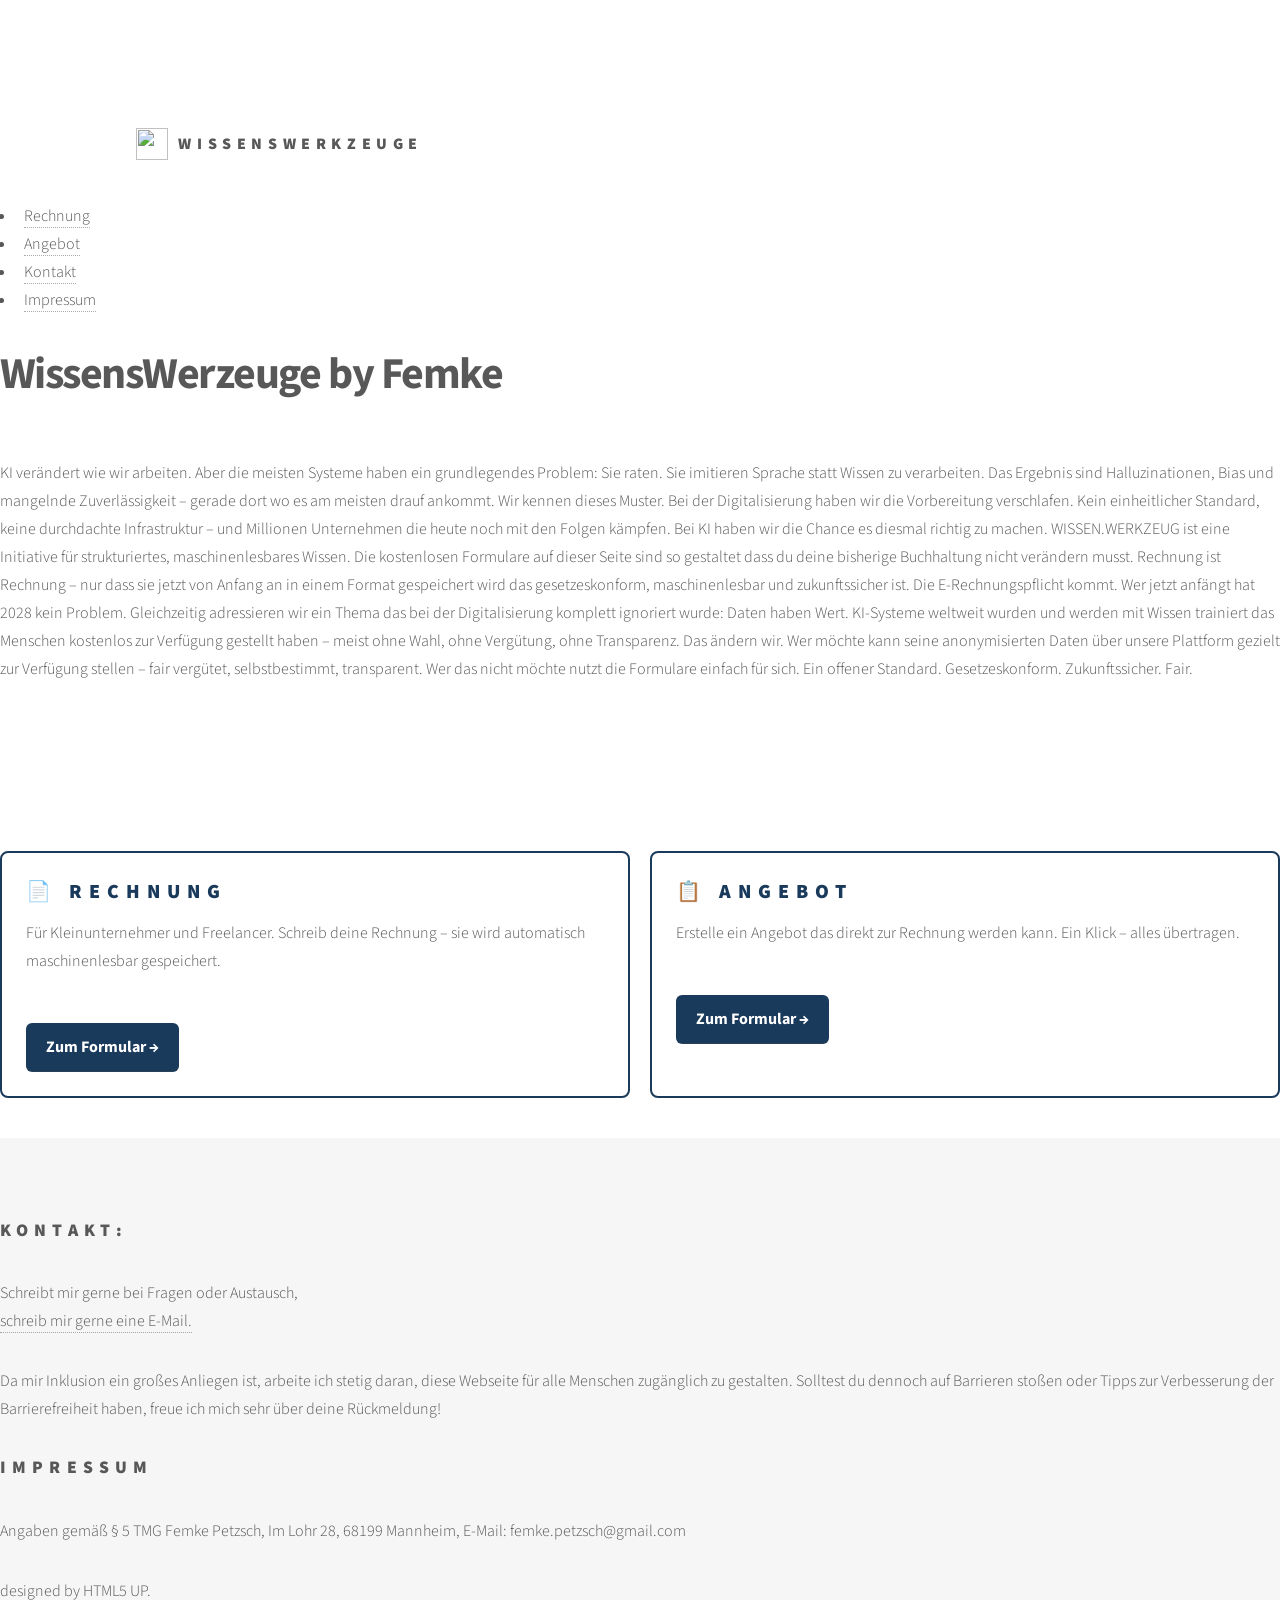
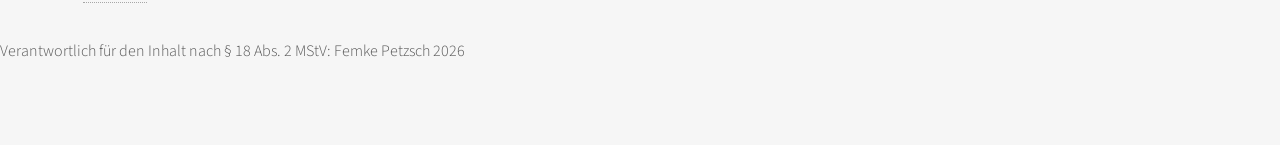
==== index.html @ c8e6d6ae "Add files via upload" ====
<!DOCTYPE HTML>
<!--
	Phantom by HTML5 UP
	html5up.net | @ajlkn
	Free for personal and commercial use under the CCA 3.0 license (html5up.net/license)
-->
<html>

<head>
	<title>WissensWerkzeug</title>
	<meta charset="utf-8" />
	<meta name="viewport" content="width=device-width, initial-scale=1, user-scalable=no" />
	<link rel="stylesheet" href="main.css" />
	<noscript>
		<link rel="stylesheet" href="main.css" />
	</noscript>
</head>

<body class="is-preload">
	<!-- Wrapper -->
	<div id="wrapper">

		<!-- Header -->
		<header id="header">
			<div class="inner">

				<!-- Logo -->
				<a href="index.html" class="logo">
					<span class="symbol"><img src="" alt="" /></span><span class="title">WissensWerkzeuge</span>
				</a>


			</div>
		</header>

		<!-- Menu -->
		<header>
			<div class="container">
				<nav aria-label="Hauptnavigation">
					<ul>
						<li><a href="rechnung.html">Rechnung</a></li>
						<li><a href="angebot.html">Angebot</a></li>
						<li><a href="#kontakt">Kontakt</a></li>
						<li><a href="#impressum">Impressum</a></li>
					</ul>
				</nav>
			</div>
		</header>
		<!-- Main -->
		<div id="main">
			<div class="beschreibung">
				<header>
					<h1>WissensWerzeuge by Femke</h1><br />

					<p>KI verändert wie wir arbeiten. Aber die meisten Systeme haben ein grundlegendes Problem: Sie
						raten. Sie imitieren Sprache statt Wissen zu verarbeiten. Das Ergebnis sind Halluzinationen,
						Bias und mangelnde Zuverlässigkeit – gerade dort wo es am meisten drauf ankommt.

						Wir kennen dieses Muster. Bei der Digitalisierung haben wir die Vorbereitung verschlafen. Kein
						einheitlicher Standard, keine durchdachte Infrastruktur – und Millionen Unternehmen die heute
						noch mit den Folgen kämpfen.

						Bei KI haben wir die Chance es diesmal richtig zu machen.

						WISSEN.WERKZEUG ist eine Initiative für strukturiertes, maschinenlesbares Wissen. Die
						kostenlosen Formulare auf dieser Seite sind so gestaltet dass du deine bisherige Buchhaltung
						nicht verändern musst. Rechnung ist Rechnung – nur dass sie jetzt von Anfang an in einem Format
						gespeichert wird das gesetzeskonform, maschinenlesbar und zukunftssicher ist. Die
						E-Rechnungspflicht kommt. Wer jetzt anfängt hat 2028 kein Problem.

						Gleichzeitig adressieren wir ein Thema das bei der Digitalisierung komplett ignoriert wurde:
						Daten haben Wert. KI-Systeme weltweit wurden und werden mit Wissen trainiert das Menschen
						kostenlos zur Verfügung gestellt haben – meist ohne Wahl, ohne Vergütung, ohne Transparenz.

						Das ändern wir. Wer möchte kann seine anonymisierten Daten über unsere Plattform gezielt zur
						Verfügung stellen – fair vergütet, selbstbestimmt, transparent. Wer das nicht möchte nutzt die
						Formulare einfach für sich.

						Ein offener Standard. Gesetzeskonform. Zukunftssicher. Fair.</p>
				</header>
			</div>
		</div>
	</div>
	<div class="formular-karten">

		<div class="karte">
			<h3>📄 Rechnung</h3>
			<p>Für Kleinunternehmer und Freelancer.
				Schreib deine Rechnung – sie wird automatisch
				maschinenlesbar gespeichert.</p>
			<a href="rechnung.html" class="karten-btn">Zum Formular →</a>
		</div>

		<div class="karte">
			<h3>📋 Angebot</h3>
			<p>Erstelle ein Angebot das direkt zur Rechnung
				werden kann. Ein Klick – alles übertragen.</p>
			<a href="angebot.html" class="karten-btn">Zum Formular →</a>
		</div>

	</div>

</body>

<!-- Footer -->
<footer id="footer">
	<div class="container">
		<section id="kontakt" tabindex="0">
			<h2>Kontakt:</h2>
			<p>Schreibt mir gerne bei Fragen oder Austausch,
				<a href="mailto:femke.petzsch@gmail.com"><br> schreib mir gerne eine E‑Mail.</a>
			</p>

			<p>Da mir Inklusion ein großes Anliegen ist, arbeite ich stetig daran, diese Webseite für alle Menschen
				zugänglich zu gestalten. Solltest du dennoch auf Barrieren stoßen oder Tipps zur Verbesserung der
				Barrierefreiheit haben, freue ich mich sehr über deine Rückmeldung!
			</p>
		</section>
	</div>
	<section id="impressum">
		<h2>Impressum</h2>
		<div class="legal-info" tabindex="0">
			<p>Angaben gemäß § 5 TMG

				Femke Petzsch,
				Im Lohr 28, 68199 Mannheim,
				E‑Mail: femke.petzsch@gmail.com
			</p>
			<p> designed by <a href="http://html5up.net">HTML5 UP</a>.</p>
			<p>Verantwortlich für den Inhalt nach § 18 Abs. 2 MStV:
				Femke Petzsch 2026</p>
		</div>
	</section>
	</div>
	</body>

</html>
---- main.css ----
@import url(fontawesome-all.min.css);
@import url("https://fonts.googleapis.com/css?family=Source+Sans+Pro:300,700,900");

/*
	Phantom by HTML5 UP
	html5up.net | @ajlkn
	Free for personal and commercial use under the CCA 3.0 license (html5up.net/license)
*/
* {
	margin: 0;
	padding: 0;
	box-sizing: border-box;
}

html,
body,
div,
span,
applet,
object,
iframe,
h1,
h2,
h3,
h4,
h5,
h6,
p,
blockquote,
pre,
a,
abbr,
acronym,
address,
big,
cite,
code,
del,
dfn,
em,
img,
ins,
kbd,
q,
s,
samp,
small,
strike,
strong,
sub,
sup,
tt,
var,
b,
u,
i,
center,
dl,
dt,
dd,
ol,
ul,
li,
fieldset,
form,
label,
legend,
table,
caption,
tbody,
tfoot,
thead,
tr,
th,
td,
article,
aside,
canvas,
details,
embed,
figure,
figcaption,
footer,
header,
hgroup,
menu,
nav,
output,
ruby,
section,
summary,
time,
mark,
audio,
video {
	margin: 0;
	padding: 0;
	border: 0;
	font-size: 100%;
	font: inherit;
	vertical-align: baseline;
}

article,
aside,
details,
figcaption,
figure,
footer,
header,
hgroup,
menu,
nav,
section {
	display: block;
}

body {
	line-height: 1;
}

ol,
ul {
	list-style: none;
}

blockquote,
q {
	quotes: none;
}

blockquote:before,
blockquote:after,
q:before,
q:after {
	content: '';
	content: none;
}

table {
	border-collapse: collapse;
	border-spacing: 0;
}

body {
	-webkit-text-size-adjust: none;
}

mark {
	background-color: transparent;
	color: inherit;
}

input::-moz-focus-inner {
	border: 0;
	padding: 0;
}

input,
select,
textarea {
	-moz-appearance: none;
	-webkit-appearance: none;
	-ms-appearance: none;
	appearance: none;
}

.formular-karten {
	display: flex;
	gap: 20px;
	margin: 40px 0;
	flex-wrap: wrap;
}

.karte {
	flex: 1;
	min-width: 250px;
	background: white;
	border: 2px solid #1A3A5C;
	border-radius: 8px;
	padding: 24px;
}

.karte h3 {
	color: #1A3A5C;
	margin-bottom: 12px;
	font-size: 20px;
}

.karten-btn {
	display: inline-block;
	margin-top: 16px;
	background: #1A3A5C;
	color: white;
	padding: 10px 20px;
	border-radius: 6px;
	text-decoration: none;
	font-weight: bold;
}

/* Basic */

@-ms-viewport {
	width: device-width;
}

body {
	-ms-overflow-style: scrollbar;
}

@media screen and (max-width: 480px) {

	html,
	body {
		min-width: 320px;
	}

}

html {
	box-sizing: border-box;
}

*,
*:before,
*:after {
	box-sizing: inherit;
}

body {
	background: #ffffff;
}

body.is-preload *,
body.is-preload *:before,
body.is-preload *:after {
	-moz-animation: none !important;
	-webkit-animation: none !important;
	-ms-animation: none !important;
	animation: none !important;
	-moz-transition: none !important;
	-webkit-transition: none !important;
	-ms-transition: none !important;
	transition: none !important;
}

/* Type */

body,
input,
select,
textarea {
	color: #585858;
	font-family: "Source Sans Pro", Helvetica, sans-serif;
	font-size: 16pt;
	font-weight: 300;
	line-height: 1.75;
}

@media screen and (max-width: 1680px) {

	body,
	input,
	select,
	textarea {
		font-size: 14pt;
	}

}

@media screen and (max-width: 1280px) {

	body,
	input,
	select,
	textarea {
		font-size: 12pt;
	}

}

a {
	-moz-transition: border-bottom-color 0.2s ease, color 0.2s ease;
	-webkit-transition: border-bottom-color 0.2s ease, color 0.2s ease;
	-ms-transition: border-bottom-color 0.2s ease, color 0.2s ease;
	transition: border-bottom-color 0.2s ease, color 0.2s ease;
	text-decoration: none;
	color: #585858;
	border-bottom: dotted 1px rgba(88, 88, 88, 0.5);
}

a:hover {
	border-bottom-color: transparent;
	color: #f2849e !important;
}

strong,
b {
	font-weight: 900;
}

em,
i {
	font-style: italic;
}

p {
	margin: 0 0 2em 0;
}

h1 {
	font-size: 2.75em;
	font-weight: 700;
	line-height: 1.3;
	margin: 0 0 1em 0;
	letter-spacing: -0.035em;
}

h1 a {
	color: inherit;
}

@media screen and (max-width: 736px) {

	h1 {
		font-size: 2em;
		margin: 0 0 1em 0;
	}

}

@media screen and (max-width: 360px) {

	h1 {
		font-size: 1.75em;
	}

}

h2,
h3,
h4,
h5,
h6 {
	font-weight: 900;
	line-height: 1.5;
	margin: 0 0 2em 0;
	text-transform: uppercase;
	letter-spacing: 0.35em;
}

h2 a,
h3 a,
h4 a,
h5 a,
h6 a {
	color: inherit;
}

h2 {
	font-size: 1.1em;
}

h3 {
	font-size: 1em;
}

h4 {
	font-size: 0.8em;
}

h5 {
	font-size: 0.8em;
}

h6 {
	font-size: 0.8em;
}

@media screen and (max-width: 980px) {

	h1 br,
	h2 br,
	h3 br,
	h4 br,
	h5 br,
	h6 br {
		display: none;
	}

}

@media screen and (max-width: 736px) {

	h2 {
		font-size: 1em;
	}

	h3 {
		font-size: 0.8em;
	}

}

sub {
	font-size: 0.8em;
	position: relative;
	top: 0.5em;
}

sup {
	font-size: 0.8em;
	position: relative;
	top: -0.5em;
}

blockquote {
	border-left: solid 4px #c9c9c9;
	font-style: italic;
	margin: 0 0 2em 0;
	padding: 0.5em 0 0.5em 2em;
}

code {
	background: rgba(144, 144, 144, 0.075);
	border-radius: 4px;
	border: solid 1px #c9c9c9;
	font-family: "Courier New", monospace;
	font-size: 0.9em;
	margin: 0 0.25em;
	padding: 0.25em 0.65em;
}

pre {
	-webkit-overflow-scrolling: touch;
	font-family: "Courier New", monospace;
	font-size: 0.9em;
	margin: 0 0 2em 0;
}

pre code {
	display: block;
	line-height: 1.75;
	padding: 1em 1.5em;
	overflow-x: auto;
}

hr {
	border: 0;
	border-bottom: solid 1px #c9c9c9;
	margin: 2em 0;
}

hr.major {
	margin: 3em 0;
}

.align-left {
	text-align: left;
}

.align-center {
	text-align: center;
}

.align-right {
	text-align: right;
}

/* Row */

.row {
	display: flex;
	flex-wrap: wrap;
	box-sizing: border-box;
	align-items: stretch;
}

.row>* {
	box-sizing: border-box;
}

.row.gtr-uniform>*> :last-child {
	margin-bottom: 0;
}

.row.aln-left {
	justify-content: flex-start;
}

.row.aln-center {
	justify-content: center;
}

.row.aln-right {
	justify-content: flex-end;
}

.row.aln-top {
	align-items: flex-start;
}

.row.aln-middle {
	align-items: center;
}

.row.aln-bottom {
	align-items: flex-end;
}

.row>.imp {
	order: -1;
}

.row>.col-1 {
	width: 8.33333%;
}

.row>.off-1 {
	margin-left: 8.33333%;
}

.row>.col-2 {
	width: 16.66667%;
}

.row>.off-2 {
	margin-left: 16.66667%;
}

.row>.col-3 {
	width: 25%;
}

.row>.off-3 {
	margin-left: 25%;
}

.row>.col-4 {
	width: 33.33333%;
}

.row>.off-4 {
	margin-left: 33.33333%;
}

.row>.col-5 {
	width: 41.66667%;
}

.row>.off-5 {
	margin-left: 41.66667%;
}

.row>.col-6 {
	width: 50%;
}

.row>.off-6 {
	margin-left: 50%;
}

.row>.col-7 {
	width: 58.33333%;
}

.row>.off-7 {
	margin-left: 58.33333%;
}

.row>.col-8 {
	width: 66.66667%;
}

.row>.off-8 {
	margin-left: 66.66667%;
}

.row>.col-9 {
	width: 75%;
}

.row>.off-9 {
	margin-left: 75%;
}

.row>.col-10 {
	width: 83.33333%;
}

.row>.off-10 {
	margin-left: 83.33333%;
}

.row>.col-11 {
	width: 91.66667%;
}

.row>.off-11 {
	margin-left: 91.66667%;
}

.row>.col-12 {
	width: 100%;
}

.row>.off-12 {
	margin-left: 100%;
}

.row.gtr-0 {
	margin-top: 0;
	margin-left: 0em;
}

.row.gtr-0>* {
	padding: 0 0 0 0em;
}

.row.gtr-0.gtr-uniform {
	margin-top: 0em;
}

.row.gtr-0.gtr-uniform>* {
	padding-top: 0em;
}

.row.gtr-25 {
	margin-top: 0;
	margin-left: -0.5em;
}

.row.gtr-25>* {
	padding: 0 0 0 0.5em;
}

.row.gtr-25.gtr-uniform {
	margin-top: -0.5em;
}

.row.gtr-25.gtr-uniform>* {
	padding-top: 0.5em;
}

.row.gtr-50 {
	margin-top: 0;
	margin-left: -1em;
}

.row.gtr-50>* {
	padding: 0 0 0 1em;
}

.row.gtr-50.gtr-uniform {
	margin-top: -1em;
}

.row.gtr-50.gtr-uniform>* {
	padding-top: 1em;
}

.row {
	margin-top: 0;
	margin-left: -2em;
}

.row>* {
	padding: 0 0 0 2em;
}

.row.gtr-uniform {
	margin-top: -2em;
}

.row.gtr-uniform>* {
	padding-top: 2em;
}

.row.gtr-150 {
	margin-top: 0;
	margin-left: -3em;
}

.row.gtr-150>* {
	padding: 0 0 0 3em;
}

.row.gtr-150.gtr-uniform {
	margin-top: -3em;
}

.row.gtr-150.gtr-uniform>* {
	padding-top: 3em;
}

.row.gtr-200 {
	margin-top: 0;
	margin-left: -4em;
}

.row.gtr-200>* {
	padding: 0 0 0 4em;
}

.row.gtr-200.gtr-uniform {
	margin-top: -4em;
}

.row.gtr-200.gtr-uniform>* {
	padding-top: 4em;
}

@media screen and (max-width: 1680px) {

	.row {
		display: flex;
		flex-wrap: wrap;
		box-sizing: border-box;
		align-items: stretch;
	}

	.row>* {
		box-sizing: border-box;
	}

	.row.gtr-uniform>*> :last-child {
		margin-bottom: 0;
	}

	.row.aln-left {
		justify-content: flex-start;
	}

	.row.aln-center {
		justify-content: center;
	}

	.row.aln-right {
		justify-content: flex-end;
	}

	.row.aln-top {
		align-items: flex-start;
	}

	.row.aln-middle {
		align-items: center;
	}

	.row.aln-bottom {
		align-items: flex-end;
	}

	.row>.imp-xlarge {
		order: -1;
	}

	.row>.col-1-xlarge {
		width: 8.33333%;
	}

	.row>.off-1-xlarge {
		margin-left: 8.33333%;
	}

	.row>.col-2-xlarge {
		width: 16.66667%;
	}

	.row>.off-2-xlarge {
		margin-left: 16.66667%;
	}

	.row>.col-3-xlarge {
		width: 25%;
	}

	.row>.off-3-xlarge {
		margin-left: 25%;
	}

	.row>.col-4-xlarge {
		width: 33.33333%;
	}

	.row>.off-4-xlarge {
		margin-left: 33.33333%;
	}

	.row>.col-5-xlarge {
		width: 41.66667%;
	}

	.row>.off-5-xlarge {
		margin-left: 41.66667%;
	}

	.row>.col-6-xlarge {
		width: 50%;
	}

	.row>.off-6-xlarge {
		margin-left: 50%;
	}

	.row>.col-7-xlarge {
		width: 58.33333%;
	}

	.row>.off-7-xlarge {
		margin-left: 58.33333%;
	}

	.row>.col-8-xlarge {
		width: 66.66667%;
	}

	.row>.off-8-xlarge {
		margin-left: 66.66667%;
	}

	.row>.col-9-xlarge {
		width: 75%;
	}

	.row>.off-9-xlarge {
		margin-left: 75%;
	}

	.row>.col-10-xlarge {
		width: 83.33333%;
	}

	.row>.off-10-xlarge {
		margin-left: 83.33333%;
	}

	.row>.col-11-xlarge {
		width: 91.66667%;
	}

	.row>.off-11-xlarge {
		margin-left: 91.66667%;
	}

	.row>.col-12-xlarge {
		width: 100%;
	}

	.row>.off-12-xlarge {
		margin-left: 100%;
	}

	.row.gtr-0 {
		margin-top: 0;
		margin-left: 0em;
	}

	.row.gtr-0>* {
		padding: 0 0 0 0em;
	}

	.row.gtr-0.gtr-uniform {
		margin-top: 0em;
	}

	.row.gtr-0.gtr-uniform>* {
		padding-top: 0em;
	}

	.row.gtr-25 {
		margin-top: 0;
		margin-left: -0.5em;
	}

	.row.gtr-25>* {
		padding: 0 0 0 0.5em;
	}

	.row.gtr-25.gtr-uniform {
		margin-top: -0.5em;
	}

	.row.gtr-25.gtr-uniform>* {
		padding-top: 0.5em;
	}

	.row.gtr-50 {
		margin-top: 0;
		margin-left: -1em;
	}

	.row.gtr-50>* {
		padding: 0 0 0 1em;
	}

	.row.gtr-50.gtr-uniform {
		margin-top: -1em;
	}

	.row.gtr-50.gtr-uniform>* {
		padding-top: 1em;
	}

	.row {
		margin-top: 0;
		margin-left: -2em;
	}

	.row>* {
		padding: 0 0 0 2em;
	}

	.row.gtr-uniform {
		margin-top: -2em;
	}

	.row.gtr-uniform>* {
		padding-top: 2em;
	}

	.row.gtr-150 {
		margin-top: 0;
		margin-left: -3em;
	}

	.row.gtr-150>* {
		padding: 0 0 0 3em;
	}

	.row.gtr-150.gtr-uniform {
		margin-top: -3em;
	}

	.row.gtr-150.gtr-uniform>* {
		padding-top: 3em;
	}

	.row.gtr-200 {
		margin-top: 0;
		margin-left: -4em;
	}

	.row.gtr-200>* {
		padding: 0 0 0 4em;
	}

	.row.gtr-200.gtr-uniform {
		margin-top: -4em;
	}

	.row.gtr-200.gtr-uniform>* {
		padding-top: 4em;
	}

}

@media screen and (max-width: 1280px) {

	.row {
		display: flex;
		flex-wrap: wrap;
		box-sizing: border-box;
		align-items: stretch;
	}

	.row>* {
		box-sizing: border-box;
	}

	.row.gtr-uniform>*> :last-child {
		margin-bottom: 0;
	}

	.row.aln-left {
		justify-content: flex-start;
	}

	.row.aln-center {
		justify-content: center;
	}

	.row.aln-right {
		justify-content: flex-end;
	}

	.row.aln-top {
		align-items: flex-start;
	}

	.row.aln-middle {
		align-items: center;
	}

	.row.aln-bottom {
		align-items: flex-end;
	}

	.row>.imp-large {
		order: -1;
	}

	.row>.col-1-large {
		width: 8.33333%;
	}

	.row>.off-1-large {
		margin-left: 8.33333%;
	}

	.row>.col-2-large {
		width: 16.66667%;
	}

	.row>.off-2-large {
		margin-left: 16.66667%;
	}

	.row>.col-3-large {
		width: 25%;
	}

	.row>.off-3-large {
		margin-left: 25%;
	}

	.row>.col-4-large {
		width: 33.33333%;
	}

	.row>.off-4-large {
		margin-left: 33.33333%;
	}

	.row>.col-5-large {
		width: 41.66667%;
	}

	.row>.off-5-large {
		margin-left: 41.66667%;
	}

	.row>.col-6-large {
		width: 50%;
	}

	.row>.off-6-large {
		margin-left: 50%;
	}

	.row>.col-7-large {
		width: 58.33333%;
	}

	.row>.off-7-large {
		margin-left: 58.33333%;
	}

	.row>.col-8-large {
		width: 66.66667%;
	}

	.row>.off-8-large {
		margin-left: 66.66667%;
	}

	.row>.col-9-large {
		width: 75%;
	}

	.row>.off-9-large {
		margin-left: 75%;
	}

	.row>.col-10-large {
		width: 83.33333%;
	}

	.row>.off-10-large {
		margin-left: 83.33333%;
	}

	.row>.col-11-large {
		width: 91.66667%;
	}

	.row>.off-11-large {
		margin-left: 91.66667%;
	}

	.row>.col-12-large {
		width: 100%;
	}

	.row>.off-12-large {
		margin-left: 100%;
	}

	.row.gtr-0 {
		margin-top: 0;
		margin-left: 0em;
	}

	.row.gtr-0>* {
		padding: 0 0 0 0em;
	}

	.row.gtr-0.gtr-uniform {
		margin-top: 0em;
	}

	.row.gtr-0.gtr-uniform>* {
		padding-top: 0em;
	}

	.row.gtr-25 {
		margin-top: 0;
		margin-left: -0.5em;
	}

	.row.gtr-25>* {
		padding: 0 0 0 0.5em;
	}

	.row.gtr-25.gtr-uniform {
		margin-top: -0.5em;
	}

	.row.gtr-25.gtr-uniform>* {
		padding-top: 0.5em;
	}

	.row.gtr-50 {
		margin-top: 0;
		margin-left: -1em;
	}

	.row.gtr-50>* {
		padding: 0 0 0 1em;
	}

	.row.gtr-50.gtr-uniform {
		margin-top: -1em;
	}

	.row.gtr-50.gtr-uniform>* {
		padding-top: 1em;
	}

	.row {
		margin-top: 0;
		margin-left: -2em;
	}

	.row>* {
		padding: 0 0 0 2em;
	}

	.row.gtr-uniform {
		margin-top: -2em;
	}

	.row.gtr-uniform>* {
		padding-top: 2em;
	}

	.row.gtr-150 {
		margin-top: 0;
		margin-left: -3em;
	}

	.row.gtr-150>* {
		padding: 0 0 0 3em;
	}

	.row.gtr-150.gtr-uniform {
		margin-top: -3em;
	}

	.row.gtr-150.gtr-uniform>* {
		padding-top: 3em;
	}

	.row.gtr-200 {
		margin-top: 0;
		margin-left: -4em;
	}

	.row.gtr-200>* {
		padding: 0 0 0 4em;
	}

	.row.gtr-200.gtr-uniform {
		margin-top: -4em;
	}

	.row.gtr-200.gtr-uniform>* {
		padding-top: 4em;
	}

}

@media screen and (max-width: 980px) {

	.row {
		display: flex;
		flex-wrap: wrap;
		box-sizing: border-box;
		align-items: stretch;
	}

	.row>* {
		box-sizing: border-box;
	}

	.row.gtr-uniform>*> :last-child {
		margin-bottom: 0;
	}

	.row.aln-left {
		justify-content: flex-start;
	}

	.row.aln-center {
		justify-content: center;
	}

	.row.aln-right {
		justify-content: flex-end;
	}

	.row.aln-top {
		align-items: flex-start;
	}

	.row.aln-middle {
		align-items: center;
	}

	.row.aln-bottom {
		align-items: flex-end;
	}

	.row>.imp-medium {
		order: -1;
	}

	.row>.col-1-medium {
		width: 8.33333%;
	}

	.row>.off-1-medium {
		margin-left: 8.33333%;
	}

	.row>.col-2-medium {
		width: 16.66667%;
	}

	.row>.off-2-medium {
		margin-left: 16.66667%;
	}

	.row>.col-3-medium {
		width: 25%;
	}

	.row>.off-3-medium {
		margin-left: 25%;
	}

	.row>.col-4-medium {
		width: 33.33333%;
	}

	.row>.off-4-medium {
		margin-left: 33.33333%;
	}

	.row>.col-5-medium {
		width: 41.66667%;
	}

	.row>.off-5-medium {
		margin-left: 41.66667%;
	}

	.row>.col-6-medium {
		width: 50%;
	}

	.row>.off-6-medium {
		margin-left: 50%;
	}

	.row>.col-7-medium {
		width: 58.33333%;
	}

	.row>.off-7-medium {
		margin-left: 58.33333%;
	}

	.row>.col-8-medium {
		width: 66.66667%;
	}

	.row>.off-8-medium {
		margin-left: 66.66667%;
	}

	.row>.col-9-medium {
		width: 75%;
	}

	.row>.off-9-medium {
		margin-left: 75%;
	}

	.row>.col-10-medium {
		width: 83.33333%;
	}

	.row>.off-10-medium {
		margin-left: 83.33333%;
	}

	.row>.col-11-medium {
		width: 91.66667%;
	}

	.row>.off-11-medium {
		margin-left: 91.66667%;
	}

	.row>.col-12-medium {
		width: 100%;
	}

	.row>.off-12-medium {
		margin-left: 100%;
	}

	.row.gtr-0 {
		margin-top: 0;
		margin-left: 0em;
	}

	.row.gtr-0>* {
		padding: 0 0 0 0em;
	}

	.row.gtr-0.gtr-uniform {
		margin-top: 0em;
	}

	.row.gtr-0.gtr-uniform>* {
		padding-top: 0em;
	}

	.row.gtr-25 {
		margin-top: 0;
		margin-left: -0.375em;
	}

	.row.gtr-25>* {
		padding: 0 0 0 0.375em;
	}

	.row.gtr-25.gtr-uniform {
		margin-top: -0.375em;
	}

	.row.gtr-25.gtr-uniform>* {
		padding-top: 0.375em;
	}

	.row.gtr-50 {
		margin-top: 0;
		margin-left: -0.75em;
	}

	.row.gtr-50>* {
		padding: 0 0 0 0.75em;
	}

	.row.gtr-50.gtr-uniform {
		margin-top: -0.75em;
	}

	.row.gtr-50.gtr-uniform>* {
		padding-top: 0.75em;
	}

	.row {
		margin-top: 0;
		margin-left: -1.5em;
	}

	.row>* {
		padding: 0 0 0 1.5em;
	}

	.row.gtr-uniform {
		margin-top: -1.5em;
	}

	.row.gtr-uniform>* {
		padding-top: 1.5em;
	}

	.row.gtr-150 {
		margin-top: 0;
		margin-left: -2.25em;
	}

	.row.gtr-150>* {
		padding: 0 0 0 2.25em;
	}

	.row.gtr-150.gtr-uniform {
		margin-top: -2.25em;
	}

	.row.gtr-150.gtr-uniform>* {
		padding-top: 2.25em;
	}

	.row.gtr-200 {
		margin-top: 0;
		margin-left: -3em;
	}

	.row.gtr-200>* {
		padding: 0 0 0 3em;
	}

	.row.gtr-200.gtr-uniform {
		margin-top: -3em;
	}

	.row.gtr-200.gtr-uniform>* {
		padding-top: 3em;
	}

}

@media screen and (max-width: 736px) {

	.row {
		display: flex;
		flex-wrap: wrap;
		box-sizing: border-box;
		align-items: stretch;
	}

	.row>* {
		box-sizing: border-box;
	}

	.row.gtr-uniform>*> :last-child {
		margin-bottom: 0;
	}

	.row.aln-left {
		justify-content: flex-start;
	}

	.row.aln-center {
		justify-content: center;
	}

	.row.aln-right {
		justify-content: flex-end;
	}

	.row.aln-top {
		align-items: flex-start;
	}

	.row.aln-middle {
		align-items: center;
	}

	.row.aln-bottom {
		align-items: flex-end;
	}

	.row>.imp-small {
		order: -1;
	}

	.row>.col-1-small {
		width: 8.33333%;
	}

	.row>.off-1-small {
		margin-left: 8.33333%;
	}

	.row>.col-2-small {
		width: 16.66667%;
	}

	.row>.off-2-small {
		margin-left: 16.66667%;
	}

	.row>.col-3-small {
		width: 25%;
	}

	.row>.off-3-small {
		margin-left: 25%;
	}

	.row>.col-4-small {
		width: 33.33333%;
	}

	.row>.off-4-small {
		margin-left: 33.33333%;
	}

	.row>.col-5-small {
		width: 41.66667%;
	}

	.row>.off-5-small {
		margin-left: 41.66667%;
	}

	.row>.col-6-small {
		width: 50%;
	}

	.row>.off-6-small {
		margin-left: 50%;
	}

	.row>.col-7-small {
		width: 58.33333%;
	}

	.row>.off-7-small {
		margin-left: 58.33333%;
	}

	.row>.col-8-small {
		width: 66.66667%;
	}

	.row>.off-8-small {
		margin-left: 66.66667%;
	}

	.row>.col-9-small {
		width: 75%;
	}

	.row>.off-9-small {
		margin-left: 75%;
	}

	.row>.col-10-small {
		width: 83.33333%;
	}

	.row>.off-10-small {
		margin-left: 83.33333%;
	}

	.row>.col-11-small {
		width: 91.66667%;
	}

	.row>.off-11-small {
		margin-left: 91.66667%;
	}

	.row>.col-12-small {
		width: 100%;
	}

	.row>.off-12-small {
		margin-left: 100%;
	}

	.row.gtr-0 {
		margin-top: 0;
		margin-left: 0em;
	}

	.row.gtr-0>* {
		padding: 0 0 0 0em;
	}

	.row.gtr-0.gtr-uniform {
		margin-top: 0em;
	}

	.row.gtr-0.gtr-uniform>* {
		padding-top: 0em;
	}

	.row.gtr-25 {
		margin-top: 0;
		margin-left: -0.25em;
	}

	.row.gtr-25>* {
		padding: 0 0 0 0.25em;
	}

	.row.gtr-25.gtr-uniform {
		margin-top: -0.25em;
	}

	.row.gtr-25.gtr-uniform>* {
		padding-top: 0.25em;
	}

	.row.gtr-50 {
		margin-top: 0;
		margin-left: -0.5em;
	}

	.row.gtr-50>* {
		padding: 0 0 0 0.5em;
	}

	.row.gtr-50.gtr-uniform {
		margin-top: -0.5em;
	}

	.row.gtr-50.gtr-uniform>* {
		padding-top: 0.5em;
	}

	.row {
		margin-top: 0;
		margin-left: -1em;
	}

	.row>* {
		padding: 0 0 0 1em;
	}

	.row.gtr-uniform {
		margin-top: -1em;
	}

	.row.gtr-uniform>* {
		padding-top: 1em;
	}

	.row.gtr-150 {
		margin-top: 0;
		margin-left: -1.5em;
	}

	.row.gtr-150>* {
		padding: 0 0 0 1.5em;
	}

	.row.gtr-150.gtr-uniform {
		margin-top: -1.5em;
	}

	.row.gtr-150.gtr-uniform>* {
		padding-top: 1.5em;
	}

	.row.gtr-200 {
		margin-top: 0;
		margin-left: -2em;
	}

	.row.gtr-200>* {
		padding: 0 0 0 2em;
	}

	.row.gtr-200.gtr-uniform {
		margin-top: -2em;
	}

	.row.gtr-200.gtr-uniform>* {
		padding-top: 2em;
	}

}

@media screen and (max-width: 480px) {

	.row {
		display: flex;
		flex-wrap: wrap;
		box-sizing: border-box;
		align-items: stretch;
	}

	.row>* {
		box-sizing: border-box;
	}

	.row.gtr-uniform>*> :last-child {
		margin-bottom: 0;
	}

	.row.aln-left {
		justify-content: flex-start;
	}

	.row.aln-center {
		justify-content: center;
	}

	.row.aln-right {
		justify-content: flex-end;
	}

	.row.aln-top {
		align-items: flex-start;
	}

	.row.aln-middle {
		align-items: center;
	}

	.row.aln-bottom {
		align-items: flex-end;
	}

	.row>.imp-xsmall {
		order: -1;
	}

	.row>.col-1-xsmall {
		width: 8.33333%;
	}

	.row>.off-1-xsmall {
		margin-left: 8.33333%;
	}

	.row>.col-2-xsmall {
		width: 16.66667%;
	}

	.row>.off-2-xsmall {
		margin-left: 16.66667%;
	}

	.row>.col-3-xsmall {
		width: 25%;
	}

	.row>.off-3-xsmall {
		margin-left: 25%;
	}

	.row>.col-4-xsmall {
		width: 33.33333%;
	}

	.row>.off-4-xsmall {
		margin-left: 33.33333%;
	}

	.row>.col-5-xsmall {
		width: 41.66667%;
	}

	.row>.off-5-xsmall {
		margin-left: 41.66667%;
	}

	.row>.col-6-xsmall {
		width: 50%;
	}

	.row>.off-6-xsmall {
		margin-left: 50%;
	}

	.row>.col-7-xsmall {
		width: 58.33333%;
	}

	.row>.off-7-xsmall {
		margin-left: 58.33333%;
	}

	.row>.col-8-xsmall {
		width: 66.66667%;
	}

	.row>.off-8-xsmall {
		margin-left: 66.66667%;
	}

	.row>.col-9-xsmall {
		width: 75%;
	}

	.row>.off-9-xsmall {
		margin-left: 75%;
	}

	.row>.col-10-xsmall {
		width: 83.33333%;
	}

	.row>.off-10-xsmall {
		margin-left: 83.33333%;
	}

	.row>.col-11-xsmall {
		width: 91.66667%;
	}

	.row>.off-11-xsmall {
		margin-left: 91.66667%;
	}

	.row>.col-12-xsmall {
		width: 100%;
	}

	.row>.off-12-xsmall {
		margin-left: 100%;
	}

	.row.gtr-0 {
		margin-top: 0;
		margin-left: 0em;
	}

	.row.gtr-0>* {
		padding: 0 0 0 0em;
	}

	.row.gtr-0.gtr-uniform {
		margin-top: 0em;
	}

	.row.gtr-0.gtr-uniform>* {
		padding-top: 0em;
	}

	.row.gtr-25 {
		margin-top: 0;
		margin-left: -0.25em;
	}

	.row.gtr-25>* {
		padding: 0 0 0 0.25em;
	}

	.row.gtr-25.gtr-uniform {
		margin-top: -0.25em;
	}

	.row.gtr-25.gtr-uniform>* {
		padding-top: 0.25em;
	}

	.row.gtr-50 {
		margin-top: 0;
		margin-left: -0.5em;
	}

	.row.gtr-50>* {
		padding: 0 0 0 0.5em;
	}

	.row.gtr-50.gtr-uniform {
		margin-top: -0.5em;
	}

	.row.gtr-50.gtr-uniform>* {
		padding-top: 0.5em;
	}

	.row {
		margin-top: 0;
		margin-left: -1em;
	}

	.row>* {
		padding: 0 0 0 1em;
	}

	.row.gtr-uniform {
		margin-top: -1em;
	}

	.row.gtr-uniform>* {
		padding-top: 1em;
	}

	.row.gtr-150 {
		margin-top: 0;
		margin-left: -1.5em;
	}

	.row.gtr-150>* {
		padding: 0 0 0 1.5em;
	}

	.row.gtr-150.gtr-uniform {
		margin-top: -1.5em;
	}

	.row.gtr-150.gtr-uniform>* {
		padding-top: 1.5em;
	}

	.row.gtr-200 {
		margin-top: 0;
		margin-left: -2em;
	}

	.row.gtr-200>* {
		padding: 0 0 0 2em;
	}

	.row.gtr-200.gtr-uniform {
		margin-top: -2em;
	}

	.row.gtr-200.gtr-uniform>* {
		padding-top: 2em;
	}

}

/* Section/Article */

section.special,
article.special {
	text-align: center;
}

header p {
	margin-top: -1em;
}

@media screen and (max-width: 736px) {

	header p {
		margin-top: 0;
	}

}

/* Icon */

.icon {
	text-decoration: none;
	border-bottom: none;
	position: relative;
}

.icon:before {
	-moz-osx-font-smoothing: grayscale;
	-webkit-font-smoothing: antialiased;
	display: inline-block;
	font-style: normal;
	font-variant: normal;
	text-rendering: auto;
	line-height: 1;
	text-transform: none !important;
	font-family: 'Font Awesome 5 Free';
	font-weight: 400;
}

.icon>.label {
	display: none;
}

.icon:before {
	line-height: inherit;
}

.icon.solid:before {
	font-weight: 900;
}

.icon.brands:before {
	font-family: 'Font Awesome 5 Brands';
}

.icon.style2 {
	-moz-transition: background-color 0.2s ease-in-out, color 0.2s ease-in-out, border-color 0.2s ease-in-out;
	-webkit-transition: background-color 0.2s ease-in-out, color 0.2s ease-in-out, border-color 0.2s ease-in-out;
	-ms-transition: background-color 0.2s ease-in-out, color 0.2s ease-in-out, border-color 0.2s ease-in-out;
	transition: background-color 0.2s ease-in-out, color 0.2s ease-in-out, border-color 0.2s ease-in-out;
	background-color: transparent;
	border: solid 1px #c9c9c9;
	border-radius: 4px;
	width: 2.65em;
	height: 2.65em;
	display: inline-block;
	text-align: center;
	line-height: 2.65em;
	color: inherit;
}

.icon.style2:before {
	font-size: 1.1em;
}

.icon.style2:hover {
	color: #f2849e;
	border-color: #f2849e;
}

.icon.style2:active {
	background-color: rgba(242, 132, 158, 0.1);
}

/* List */

ol {
	list-style: decimal;
	margin: 0 0 2em 0;
	padding-left: 1.25em;
}

ol li {
	padding-left: 0.25em;
}

ul {
	list-style: disc;
	margin: 0 0 2em 0;
	padding-left: 1em;
}

ul li {
	padding-left: 0.5em;
}

ul.alt {
	list-style: none;
	padding-left: 0;
}

ul.alt li {
	border-top: solid 1px #c9c9c9;
	padding: 0.5em 0;
}

ul.alt li:first-child {
	border-top: 0;
	padding-top: 0;
}

dl {
	margin: 0 0 2em 0;
}

dl dt {
	display: block;
	font-weight: 900;
	margin: 0 0 1em 0;
}

dl dd {
	margin-left: 2em;
}

/* Actions */

ul.actions {
	display: -moz-flex;
	display: -webkit-flex;
	display: -ms-flex;
	display: flex;
	cursor: default;
	list-style: none;
	margin-left: -1em;
	padding-left: 0;
}

ul.actions li {
	padding: 0 0 0 1em;
	vertical-align: middle;
}

ul.actions.special {
	-moz-justify-content: center;
	-webkit-justify-content: center;
	-ms-justify-content: center;
	justify-content: center;
	width: 100%;
	margin-left: 0;
}

ul.actions.special li:first-child {
	padding-left: 0;
}

ul.actions.stacked {
	-moz-flex-direction: column;
	-webkit-flex-direction: column;
	-ms-flex-direction: column;
	flex-direction: column;
	margin-left: 0;
}

ul.actions.stacked li {
	padding: 1.3em 0 0 0;
}

ul.actions.stacked li:first-child {
	padding-top: 0;
}

ul.actions.fit {
	width: calc(100% + 1em);
}

ul.actions.fit li {
	-moz-flex-grow: 1;
	-webkit-flex-grow: 1;
	-ms-flex-grow: 1;
	flex-grow: 1;
	-moz-flex-shrink: 1;
	-webkit-flex-shrink: 1;
	-ms-flex-shrink: 1;
	flex-shrink: 1;
	width: 100%;
}

ul.actions.fit li>* {
	width: 100%;
}

ul.actions.fit.stacked {
	width: 100%;
}

@media screen and (max-width: 480px) {

	ul.actions:not(.fixed) {
		-moz-flex-direction: column;
		-webkit-flex-direction: column;
		-ms-flex-direction: column;
		flex-direction: column;
		margin-left: 0;
		width: 100% !important;
	}

	ul.actions:not(.fixed) li {
		-moz-flex-grow: 1;
		-webkit-flex-grow: 1;
		-ms-flex-grow: 1;
		flex-grow: 1;
		-moz-flex-shrink: 1;
		-webkit-flex-shrink: 1;
		-ms-flex-shrink: 1;
		flex-shrink: 1;
		padding: 1em 0 0 0;
		text-align: center;
		width: 100%;
	}

	ul.actions:not(.fixed) li>* {
		width: 100%;
	}

	ul.actions:not(.fixed) li:first-child {
		padding-top: 0;
	}

	ul.actions:not(.fixed) li input[type="submit"],
	ul.actions:not(.fixed) li input[type="reset"],
	ul.actions:not(.fixed) li input[type="button"],
	ul.actions:not(.fixed) li button,
	ul.actions:not(.fixed) li .button {
		width: 100%;
	}

	ul.actions:not(.fixed) li input[type="submit"].icon:before,
	ul.actions:not(.fixed) li input[type="reset"].icon:before,
	ul.actions:not(.fixed) li input[type="button"].icon:before,
	ul.actions:not(.fixed) li button.icon:before,
	ul.actions:not(.fixed) li .button.icon:before {
		margin-left: -0.5rem;
	}

}

/* Icons */

ul.icons {
	cursor: default;
	list-style: none;
	padding-left: 0;
	margin: -1em 0 2em -1em;
}

ul.icons li {
	display: inline-block;
	padding: 1em 0 0 1em;
}

/* Form */

form {
	margin: 0 0 2em 0;
	overflow-x: hidden;
}

form> :last-child {
	margin-bottom: 0;
}

form>.fields {
	display: -moz-flex;
	display: -webkit-flex;
	display: -ms-flex;
	display: flex;
	-moz-flex-wrap: wrap;
	-webkit-flex-wrap: wrap;
	-ms-flex-wrap: wrap;
	flex-wrap: wrap;
	width: calc(100% + 3em);
	margin: -1.5em 0 2em -1.5em;
}

form>.fields>.field {
	-moz-flex-grow: 0;
	-webkit-flex-grow: 0;
	-ms-flex-grow: 0;
	flex-grow: 0;
	-moz-flex-shrink: 0;
	-webkit-flex-shrink: 0;
	-ms-flex-shrink: 0;
	flex-shrink: 0;
	padding: 1.5em 0 0 1.5em;
	width: calc(100% - 1.5em);
}

form>.fields>.field.half {
	width: calc(50% - 0.75em);
}

form>.fields>.field.third {
	width: calc(100%/3 - 0.5em);
}

form>.fields>.field.quarter {
	width: calc(25% - 0.375em);
}

@media screen and (max-width: 480px) {

	form>.fields {
		width: calc(100% + 3em);
		margin: -1.5em 0 2em -1.5em;
	}

	form>.fields>.field {
		padding: 1.5em 0 0 1.5em;
		width: calc(100% - 1.5em);
	}

	form>.fields>.field.half {
		width: calc(100% - 1.5em);
	}

	form>.fields>.field.third {
		width: calc(100% - 1.5em);
	}

	form>.fields>.field.quarter {
		width: calc(100% - 1.5em);
	}

}

label {
	display: block;
	font-size: 0.9em;
	font-weight: 900;
	margin: 0 0 1em 0;
}

input[type="text"],
input[type="password"],
input[type="email"],
input[type="tel"],
select,
textarea {
	-moz-appearance: none;
	-webkit-appearance: none;
	-ms-appearance: none;
	appearance: none;
	background-color: transparent;
	border: none;
	border-radius: 0;
	border-bottom: solid 1px #c9c9c9;
	color: inherit;
	display: block;
	outline: 0;
	padding: 0;
	text-decoration: none;
	width: 100%;
}

input[type="text"]:invalid,
input[type="password"]:invalid,
input[type="email"]:invalid,
input[type="tel"]:invalid,
select:invalid,
textarea:invalid {
	box-shadow: none;
}

input[type="text"]:focus,
input[type="password"]:focus,
input[type="email"]:focus,
input[type="tel"]:focus,
select:focus,
textarea:focus {
	border-bottom-color: #f2849e;
	box-shadow: inset 0 -1px 0 0 #f2849e;
}

select {
	background-image: url("data:image/svg+xml;charset=utf8,%3Csvg xmlns='http://www.w3.org/2000/svg' width='40' height='40' preserveAspectRatio='none' viewBox='0 0 40 40'%3E%3Cpath d='M9.4,12.3l10.4,10.4l10.4-10.4c0.2-0.2,0.5-0.4,0.9-0.4c0.3,0,0.6,0.1,0.9,0.4l3.3,3.3c0.2,0.2,0.4,0.5,0.4,0.9 c0,0.4-0.1,0.6-0.4,0.9L20.7,31.9c-0.2,0.2-0.5,0.4-0.9,0.4c-0.3,0-0.6-0.1-0.9-0.4L4.3,17.3c-0.2-0.2-0.4-0.5-0.4-0.9 c0-0.4,0.1-0.6,0.4-0.9l3.3-3.3c0.2-0.2,0.5-0.4,0.9-0.4S9.1,12.1,9.4,12.3z' fill='%23c9c9c9' /%3E%3C/svg%3E");
	background-size: 1.25rem;
	background-repeat: no-repeat;
	background-position: calc(100% - 1rem) center;
	height: 3em;
	padding-right: 3em;
	text-overflow: ellipsis;
}

select option {
	background: #ffffff;
}

select:focus::-ms-value {
	background-color: transparent;
}

select::-ms-expand {
	display: none;
}

input[type="text"],
input[type="password"],
input[type="email"],
select {
	height: 3em;
}

textarea {
	padding: 0;
	min-height: 3.75em;
}

input[type="checkbox"],
input[type="radio"] {
	-moz-appearance: none;
	-webkit-appearance: none;
	-ms-appearance: none;
	appearance: none;
	display: block;
	float: left;
	margin-right: -2em;
	opacity: 0;
	width: 1em;
	z-index: -1;
}

input[type="checkbox"]+label,
input[type="radio"]+label {
	text-decoration: none;
	color: #585858;
	cursor: pointer;
	display: inline-block;
	font-size: 1em;
	font-weight: 300;
	padding-left: 2.55em;
	padding-right: 0.75em;
	position: relative;
}

input[type="checkbox"]+label:before,
input[type="radio"]+label:before {
	-moz-osx-font-smoothing: grayscale;
	-webkit-font-smoothing: antialiased;
	display: inline-block;
	font-style: normal;
	font-variant: normal;
	text-rendering: auto;
	line-height: 1;
	text-transform: none !important;
	font-family: 'Font Awesome 5 Free';
	font-weight: 900;
}

input[type="checkbox"]+label:before,
input[type="radio"]+label:before {
	border-radius: 4px;
	border: solid 1px #c9c9c9;
	content: '';
	display: inline-block;
	font-size: 0.8em;
	height: 2.25em;
	left: 0;
	line-height: 2.25em;
	position: absolute;
	text-align: center;
	top: 0;
	width: 2.25em;
}

input[type="checkbox"]:checked+label:before,
input[type="radio"]:checked+label:before {
	background: #585858;
	border-color: #585858;
	color: #ffffff;
	content: '\f00c';
}

input[type="checkbox"]:focus+label:before,
input[type="radio"]:focus+label:before {
	border-color: #f2849e;
	box-shadow: 0 0 0 1px #f2849e;
}

input[type="checkbox"]+label:before {
	border-radius: 4px;
}

input[type="radio"]+label:before {
	border-radius: 100%;
}

/* Box */

.box {
	border-radius: 4px;
	border: solid 1px #c9c9c9;
	margin-bottom: 2em;
	padding: 1.5em;
}

.box> :last-child,
.box> :last-child> :last-child,
.box> :last-child> :last-child> :last-child {
	margin-bottom: 0;
}

.box.alt {
	border: 0;
	border-radius: 0;
	padding: 0;
}

/* Image */

.image {
	border-radius: 4px;
	border: 0;
	display: inline-block;
	position: relative;
}

.image img {
	border-radius: 4px;
	display: block;
}

.image.left,
.image.right {
	max-width: 40%;
}

.image.left img,
.image.right img {
	width: 100%;
}

.image.left {
	float: left;
	padding: 0 1.5em 1em 0;
	top: 0.25em;
}

.image.right {
	float: right;
	padding: 0 0 1em 1.5em;
	top: 0.25em;
}

.image.fit {
	display: block;
	margin: 0 0 2em 0;
	width: 100%;
}

.image.fit img {
	width: 100%;
}

.image.main {
	display: block;
	margin: 0 0 3em 0;
	width: 100%;
}

.image.main img {
	width: 100%;
}

@media screen and (max-width: 736px) {

	.image.main {
		margin: 0 0 2em 0;
	}

}

/* Table */

.table-wrapper {
	-webkit-overflow-scrolling: touch;
	overflow-x: auto;
}

table {
	margin: 0 0 2em 0;
	width: 100%;
}

table tbody tr {
	border: solid 1px #c9c9c9;
	border-left: 0;
	border-right: 0;
}

table tbody tr:nth-child(2n + 1) {
	background-color: rgba(144, 144, 144, 0.075);
}

table td {
	padding: 0.75em 0.75em;
}

table th {
	font-size: 0.9em;
	font-weight: 900;
	padding: 0 0.75em 0.75em 0.75em;
	text-align: left;
}

table thead {
	border-bottom: solid 2px #c9c9c9;
}

table tfoot {
	border-top: solid 2px #c9c9c9;
}

table.alt {
	border-collapse: separate;
}

table.alt tbody tr td {
	border: solid 1px #c9c9c9;
	border-left-width: 0;
	border-top-width: 0;
}

table.alt tbody tr td:first-child {
	border-left-width: 1px;
}

table.alt tbody tr:first-child td {
	border-top-width: 1px;
}

table.alt thead {
	border-bottom: 0;
}

table.alt tfoot {
	border-top: 0;
}

/* Button */

input[type="submit"],
input[type="reset"],
input[type="button"],
button,
.button {
	-moz-appearance: none;
	-webkit-appearance: none;
	-ms-appearance: none;
	appearance: none;
	-moz-transition: background-color 0.2s ease-in-out, color 0.2s ease-in-out, box-shadow 0.2s ease-in-out;
	-webkit-transition: background-color 0.2s ease-in-out, color 0.2s ease-in-out, box-shadow 0.2s ease-in-out;
	-ms-transition: background-color 0.2s ease-in-out, color 0.2s ease-in-out, box-shadow 0.2s ease-in-out;
	transition: background-color 0.2s ease-in-out, color 0.2s ease-in-out, box-shadow 0.2s ease-in-out;
	background-color: transparent;
	border-radius: 4px;
	border: 0;
	box-shadow: inset 0 0 0 2px #585858;
	color: #585858 !important;
	cursor: pointer;
	display: inline-block;
	font-size: 0.8em;
	font-weight: 900;
	height: 3.5em;
	letter-spacing: 0.35em;
	line-height: 3.45em;
	overflow: hidden;
	padding: 0 1.25em 0 1.6em;
	text-align: center;
	text-decoration: none;
	text-overflow: ellipsis;
	text-transform: uppercase;
	white-space: nowrap;
}

input[type="submit"].icon:before,
input[type="reset"].icon:before,
input[type="button"].icon:before,
button.icon:before,
.button.icon:before {
	margin-right: 0.5em;
}

input[type="submit"].fit,
input[type="reset"].fit,
input[type="button"].fit,
button.fit,
.button.fit {
	width: 100%;
}

input[type="submit"]:hover,
input[type="reset"]:hover,
input[type="button"]:hover,
button:hover,
.button:hover {
	color: #f2849e !important;
	box-shadow: inset 0 0 0 2px #f2849e;
}

input[type="submit"]:active,
input[type="reset"]:active,
input[type="button"]:active,
button:active,
.button:active {
	background-color: rgba(242, 132, 158, 0.1);
}

input[type="submit"].small,
input[type="reset"].small,
input[type="button"].small,
button.small,
.button.small {
	font-size: 0.6em;
}

input[type="submit"].large,
input[type="reset"].large,
input[type="button"].large,
button.large,
.button.large {
	font-size: 1em;
}

input[type="submit"].primary,
input[type="reset"].primary,
input[type="button"].primary,
button.primary,
.button.primary {
	box-shadow: none;
	background-color: #585858;
	color: #ffffff !important;
}

input[type="submit"].primary:hover,
input[type="reset"].primary:hover,
input[type="button"].primary:hover,
button.primary:hover,
.button.primary:hover {
	background-color: #f2849e;
}

input[type="submit"].primary:active,
input[type="reset"].primary:active,
input[type="button"].primary:active,
button.primary:active,
.button.primary:active {
	background-color: #ee5f81;
}

input[type="submit"].disabled,
input[type="submit"]:disabled,
input[type="reset"].disabled,
input[type="reset"]:disabled,
input[type="button"].disabled,
input[type="button"]:disabled,
button.disabled,
button:disabled,
.button.disabled,
.button:disabled {
	pointer-events: none;
	opacity: 0.25;
}

/* Tiles */

.tiles {
	display: -moz-flex;
	display: -webkit-flex;
	display: -ms-flex;
	display: flex;
	-moz-flex-wrap: wrap;
	-webkit-flex-wrap: wrap;
	-ms-flex-wrap: wrap;
	flex-wrap: wrap;
	position: relative;
	margin: -2.5em 0 0 -2.5em;
}

.tiles article {
	-moz-transition: -moz-transform 0.5s ease, opacity 0.5s ease;
	-webkit-transition: -webkit-transform 0.5s ease, opacity 0.5s ease;
	-ms-transition: -ms-transform 0.5s ease, opacity 0.5s ease;
	transition: transform 0.5s ease, opacity 0.5s ease;
	position: relative;
	width: calc(33.33333% - 2.5em);
	margin: 2.5em 0 0 2.5em;
}

.tiles article>.image {
	-moz-transition: -moz-transform 0.5s ease;
	-webkit-transition: -webkit-transform 0.5s ease;
	-ms-transition: -ms-transform 0.5s ease;
	transition: transform 0.5s ease;
	position: relative;
	display: block;
	width: 100%;
	border-radius: 4px;
	overflow: hidden;
}

.tiles article>.image img {
	display: block;
	width: 100%;
}

.tiles article>.image:before {
	pointer-events: none;
	-moz-transition: background-color 0.5s ease, opacity 0.5s ease;
	-webkit-transition: background-color 0.5s ease, opacity 0.5s ease;
	-ms-transition: background-color 0.5s ease, opacity 0.5s ease;
	transition: background-color 0.5s ease, opacity 0.5s ease;
	content: '';
	display: block;
	position: absolute;
	top: 0;
	left: 0;
	width: 100%;
	height: 100%;
	opacity: 1.0;
	z-index: 1;
	opacity: 0.8;
}

.tiles article>.image:after {
	pointer-events: none;
	-moz-transition: opacity 0.5s ease;
	-webkit-transition: opacity 0.5s ease;
	-ms-transition: opacity 0.5s ease;
	transition: opacity 0.5s ease;
	content: '';
	display: block;
	position: absolute;
	top: 0;
	left: 0;
	width: 100%;
	height: 100%;
	background-image: url("data:image/svg+xml;charset=utf8,%3Csvg xmlns='http://www.w3.org/2000/svg' width='100' height='100' viewBox='0 0 100 100' preserveAspectRatio='none'%3E%3Cstyle%3Eline %7B stroke-width: 0.25px%3B stroke: %23ffffff%3B %7D%3C/style%3E%3Cline x1='0' y1='0' x2='100' y2='100' /%3E%3Cline x1='100' y1='0' x2='0' y2='100' /%3E%3C/svg%3E");
	background-position: center;
	background-repeat: no-repeat;
	background-size: 100% 100%;
	opacity: 0.25;
	z-index: 2;
}

.tiles article>a {
	display: -moz-flex;
	display: -webkit-flex;
	display: -ms-flex;
	display: flex;
	-moz-flex-direction: column;
	-webkit-flex-direction: column;
	-ms-flex-direction: column;
	flex-direction: column;
	-moz-align-items: center;
	-webkit-align-items: center;
	-ms-align-items: center;
	align-items: center;
	-moz-justify-content: center;
	-webkit-justify-content: center;
	-ms-justify-content: center;
	justify-content: center;
	-moz-transition: background-color 0.5s ease, -moz-transform 0.5s ease;
	-webkit-transition: background-color 0.5s ease, -webkit-transform 0.5s ease;
	-ms-transition: background-color 0.5s ease, -ms-transform 0.5s ease;
	transition: background-color 0.5s ease, transform 0.5s ease;
	position: absolute;
	top: 0;
	left: 0;
	width: 100%;
	height: 100%;
	padding: 1em;
	border-radius: 4px;
	border-bottom: 0;
	color: #ffffff;
	text-align: center;
	text-decoration: none;
	z-index: 3;
}

.tiles article>a> :last-child {
	margin: 0;
}

.tiles article>a:hover {
	color: #ffffff !important;
}

.tiles article>a h2 {
	margin: 0;
}

.tiles article>a .content {
	-moz-transition: max-height 0.5s ease, opacity 0.5s ease;
	-webkit-transition: max-height 0.5s ease, opacity 0.5s ease;
	-ms-transition: max-height 0.5s ease, opacity 0.5s ease;
	transition: max-height 0.5s ease, opacity 0.5s ease;
	width: 100%;
	max-height: 0;
	line-height: 1.5;
	margin-top: 0.35em;
	opacity: 0;
}

.tiles article>a .content> :last-child {
	margin-bottom: 0;
}

.tiles article.style1>.image:before {
	background-color: #f2849e;
}

.tiles article.style2>.image:before {
	background-color: #7ecaf6;
}

.tiles article.style3>.image:before {
	background-color: #7bd0c1;
}

.tiles article.style4>.image:before {
	background-color: #c75b9b;
}

.tiles article.style5>.image:before {
	background-color: #ae85ca;
}

.tiles article.style6>.image:before {
	background-color: #8499e7;
}

body:not(.is-touch) .tiles article:hover>.image {
	-moz-transform: scale(1.1);
	-webkit-transform: scale(1.1);
	-ms-transform: scale(1.1);
	transform: scale(1.1);
}

body:not(.is-touch) .tiles article:hover>.image:before {
	background-color: #333333;
	opacity: 0.35;
}

body:not(.is-touch) .tiles article:hover>.image:after {
	opacity: 0;
}

body:not(.is-touch) .tiles article:hover .content {
	max-height: 15em;
	opacity: 1;
}

*+.tiles {
	margin-top: 2em;
}

body.is-preload .tiles article {
	-moz-transform: scale(0.9);
	-webkit-transform: scale(0.9);
	-ms-transform: scale(0.9);
	transform: scale(0.9);
	opacity: 0;
}

body.is-touch .tiles article .content {
	max-height: 15em;
	opacity: 1;
}

@media screen and (max-width: 1280px) {

	.tiles {
		margin: -1.25em 0 0 -1.25em;
	}

	.tiles article {
		width: calc(33.33333% - 1.25em);
		margin: 1.25em 0 0 1.25em;
	}

}

@media screen and (max-width: 980px) {

	.tiles {
		margin: -2.5em 0 0 -2.5em;
	}

	.tiles article {
		width: calc(50% - 2.5em);
		margin: 2.5em 0 0 2.5em;
	}

}

@media screen and (max-width: 736px) {

	.tiles {
		margin: -1.25em 0 0 -1.25em;
	}

	.tiles article {
		width: calc(50% - 1.25em);
		margin: 1.25em 0 0 1.25em;
	}

	.tiles article:hover>.image {
		-moz-transform: scale(1.0);
		-webkit-transform: scale(1.0);
		-ms-transform: scale(1.0);
		transform: scale(1.0);
	}

}

@media screen and (max-width: 480px) {

	.tiles {
		margin: 0;
	}

	.tiles article {
		width: 100%;
		margin: 1.25em 0 0 0;
	}

}

/* Header */

#header {
	padding: 8em 0 0.1em 0;
}

#header .logo {
	display: block;
	border-bottom: 0;
	color: inherit;
	font-weight: 900;
	letter-spacing: 0.35em;
	margin: 0 0 2.5em 0;
	text-decoration: none;
	text-transform: uppercase;
	display: inline-block;
}

#header .logo>* {
	display: inline-block;
	vertical-align: middle;
}

#header .logo .symbol {
	margin-right: 0.65em;
}

#header .logo .symbol img {
	display: block;
	width: 2em;
	height: 2em;
}

#header nav {
	position: fixed;
	right: 2em;
	top: 2em;
	z-index: 10000;
}

#header nav ul {
	display: -moz-flex;
	display: -webkit-flex;
	display: -ms-flex;
	display: flex;
	-moz-align-items: center;
	-webkit-align-items: center;
	-ms-align-items: center;
	align-items: center;
	list-style: none;
	margin: 0;
	padding: 0;
}

#header nav ul li {
	display: block;
	padding: 0;
}

#header nav ul li a {
	display: block;
	position: relative;
	height: 3em;
	line-height: 3em;
	padding: 0 1.5em;
	background-color: rgba(255, 255, 255, 0.5);
	border-radius: 4px;
	border: 0;
	font-size: 0.8em;
	font-weight: 900;
	letter-spacing: 0.35em;
	text-transform: uppercase;
}

#header nav ul li a[href="#menu"] {
	-webkit-tap-highlight-color: transparent;
	width: 4em;
	text-indent: 4em;
	font-size: 1em;
	overflow: hidden;
	padding: 0;
	white-space: nowrap;
}

#header nav ul li a[href="#menu"]:before,
#header nav ul li a[href="#menu"]:after {
	-moz-transition: opacity 0.2s ease;
	-webkit-transition: opacity 0.2s ease;
	-ms-transition: opacity 0.2s ease;
	transition: opacity 0.2s ease;
	content: '';
	display: block;
	position: absolute;
	top: 0;
	left: 0;
	width: 100%;
	height: 100%;
	background-position: center;
	background-repeat: no-repeat;
	background-size: 2em 2em;
}

#header nav ul li a[href="#menu"]:before {
	background-image: url("data:image/svg+xml;charset=utf8,%3Csvg xmlns='http://www.w3.org/2000/svg' width='100' height='100' viewBox='0 0 100 100' preserveAspectRatio='none'%3E%3Cstyle%3Eline %7B stroke-width: 8px%3B stroke: %23f2849e%3B %7D%3C/style%3E%3Cline x1='0' y1='25' x2='100' y2='25' /%3E%3Cline x1='0' y1='50' x2='100' y2='50' /%3E%3Cline x1='0' y1='75' x2='100' y2='75' /%3E%3C/svg%3E");
	opacity: 0;
}

#header nav ul li a[href="#menu"]:after {
	background-image: url("data:image/svg+xml;charset=utf8,%3Csvg xmlns='http://www.w3.org/2000/svg' width='100' height='100' viewBox='0 0 100 100' preserveAspectRatio='none'%3E%3Cstyle%3Eline %7B stroke-width: 8px%3B stroke: %23585858%3B %7D%3C/style%3E%3Cline x1='0' y1='25' x2='100' y2='25' /%3E%3Cline x1='0' y1='50' x2='100' y2='50' /%3E%3Cline x1='0' y1='75' x2='100' y2='75' /%3E%3C/svg%3E");
	opacity: 1;
}

#header nav ul li a[href="#menu"]:hover:before {
	opacity: 1;
}

#header nav ul li a[href="#menu"]:hover:after {
	opacity: 0;
}

@media screen and (max-width: 736px) {

	#header {
		padding: 4em 0 0.1em 0;
	}

	#header nav {
		right: 0.5em;
		top: 0.5em;
	}

	#header nav ul li a[href="#menu"]:before,
	#header nav ul li a[href="#menu"]:after {
		background-size: 1.5em 1.5em;
	}

}

/* Menu */

#wrapper {
	-moz-transition: opacity 0.45s ease;
	-webkit-transition: opacity 0.45s ease;
	-ms-transition: opacity 0.45s ease;
	transition: opacity 0.45s ease;
	opacity: 1;
}

#menu {
	-moz-transform: translateX(22em);
	-webkit-transform: translateX(22em);
	-ms-transform: translateX(22em);
	transform: translateX(22em);
	-moz-transition: -moz-transform 0.45s ease, visibility 0.45s;
	-webkit-transition: -webkit-transform 0.45s ease, visibility 0.45s;
	-ms-transition: -ms-transform 0.45s ease, visibility 0.45s;
	transition: transform 0.45s ease, visibility 0.45s;
	position: fixed;
	top: 0;
	right: 0;
	width: 22em;
	max-width: 80%;
	height: 100%;
	-webkit-overflow-scrolling: touch;
	background: #585858;
	color: #ffffff;
	cursor: default;
	visibility: hidden;
	z-index: 10002;
}

#menu>.inner {
	-moz-transition: opacity 0.45s ease;
	-webkit-transition: opacity 0.45s ease;
	-ms-transition: opacity 0.45s ease;
	transition: opacity 0.45s ease;
	-webkit-overflow-scrolling: touch;
	position: absolute;
	top: 0;
	left: 0;
	width: 100%;
	height: 100%;
	padding: 2.75em;
	opacity: 0;
	overflow-y: auto;
}

#menu>.inner>ul {
	list-style: none;
	margin: 0 0 1em 0;
	padding: 0;
}

#menu>.inner>ul>li {
	padding: 0;
	border-top: solid 1px rgba(255, 255, 255, 0.15);
}

#menu>.inner>ul>li a {
	display: block;
	padding: 1em 0;
	line-height: 1.5;
	border: 0;
	color: inherit;
}

#menu>.inner>ul>li:first-child {
	border-top: 0;
	margin-top: -1em;
}

#menu>.close {
	-moz-transition: opacity 0.45s ease, -moz-transform 0.45s ease;
	-webkit-transition: opacity 0.45s ease, -webkit-transform 0.45s ease;
	-ms-transition: opacity 0.45s ease, -ms-transform 0.45s ease;
	transition: opacity 0.45s ease, transform 0.45s ease;
	-moz-transform: scale(0.25) rotate(180deg);
	-webkit-transform: scale(0.25) rotate(180deg);
	-ms-transform: scale(0.25) rotate(180deg);
	transform: scale(0.25) rotate(180deg);
	-webkit-tap-highlight-color: transparent;
	display: block;
	position: absolute;
	top: 2em;
	left: -6em;
	width: 6em;
	text-indent: 6em;
	height: 3em;
	border: 0;
	font-size: 1em;
	opacity: 0;
	overflow: hidden;
	padding: 0;
	white-space: nowrap;
}

#menu>.close:before,
#menu>.close:after {
	-moz-transition: opacity 0.2s ease;
	-webkit-transition: opacity 0.2s ease;
	-ms-transition: opacity 0.2s ease;
	transition: opacity 0.2s ease;
	content: '';
	display: block;
	position: absolute;
	top: 0;
	left: 0;
	width: 100%;
	height: 100%;
	background-position: center;
	background-repeat: no-repeat;
	background-size: 2em 2em;
}

#menu>.close:before {
	background-image: url("data:image/svg+xml;charset=utf8,%3Csvg xmlns='http://www.w3.org/2000/svg' width='100' height='100' viewBox='0 0 100 100' preserveAspectRatio='none'%3E%3Cstyle%3Eline %7B stroke-width: 8px%3B stroke: %23f2849e%3B %7D%3C/style%3E%3Cline x1='15' y1='15' x2='85' y2='85' /%3E%3Cline x1='85' y1='15' x2='15' y2='85' /%3E%3C/svg%3E");
	opacity: 0;
}

#menu>.close:after {
	background-image: url("data:image/svg+xml;charset=utf8,%3Csvg xmlns='http://www.w3.org/2000/svg' width='100' height='100' viewBox='0 0 100 100' preserveAspectRatio='none'%3E%3Cstyle%3Eline %7B stroke-width: 8px%3B stroke: %23585858%3B %7D%3C/style%3E%3Cline x1='15' y1='15' x2='85' y2='85' /%3E%3Cline x1='85' y1='15' x2='15' y2='85' /%3E%3C/svg%3E");
	opacity: 1;
}

#menu>.close:hover:before {
	opacity: 1;
}

#menu>.close:hover:after {
	opacity: 0;
}

@media screen and (max-width: 736px) {

	#menu {
		-moz-transform: translateX(16.5em);
		-webkit-transform: translateX(16.5em);
		-ms-transform: translateX(16.5em);
		transform: translateX(16.5em);
		width: 16.5em;
	}

	#menu>.inner {
		padding: 2.75em 1.5em;
	}

	#menu>.close {
		top: 0.5em;
		left: -4.25em;
		width: 4.25em;
		text-indent: 4.25em;
	}

	#menu>.close:before,
	#menu>.close:after {
		background-size: 1.5em 1.5em;
	}

}

body.is-menu-visible #wrapper {
	pointer-events: none;
	cursor: default;
	opacity: 0.25;
}

body.is-menu-visible #menu {
	-moz-transform: translateX(0);
	-webkit-transform: translateX(0);
	-ms-transform: translateX(0);
	transform: translateX(0);
	visibility: visible;
}

body.is-menu-visible #menu>* {
	opacity: 1;
}

body.is-menu-visible #menu .close {
	-moz-transform: scale(1.0) rotate(0deg);
	-webkit-transform: scale(1.0) rotate(0deg);
	-ms-transform: scale(1.0) rotate(0deg);
	transform: scale(1.0) rotate(0deg);
	opacity: 1;
}

/* Main */

#main {
	padding: 0em 0 6em 0;
}

@media screen and (max-width: 736px) {

	#main {
		padding: 0em 0 4em 0;
	}

}

/* Footer */

#footer {
	padding: 5em 0 6em 0;
	background-color: #f6f6f6;
}

#footer>.inner {
	display: -moz-flex;
	display: -webkit-flex;
	display: -ms-flex;
	display: flex;
	-moz-flex-wrap: wrap;
	-webkit-flex-wrap: wrap;
	-ms-flex-wrap: wrap;
	flex-wrap: wrap;
	-moz-flex-direction: row;
	-webkit-flex-direction: row;
	-ms-flex-direction: row;
	flex-direction: row;
}

#footer>.inner>*> :last-child {
	margin-bottom: 0;
}

#footer>.inner section:nth-child(1) {
	width: calc(66% - 2.5em);
	margin-right: 2.5em;
}

#footer>.inner section:nth-child(2) {
	width: calc(33% - 2.5em);
	margin-left: 2.5em;
}

#footer>.inner .copyright {
	width: 100%;
	padding: 0;
	margin-top: 5em;
	list-style: none;
	font-size: 0.8em;
	color: rgba(88, 88, 88, 0.5);
}

#footer>.inner .copyright a {
	color: inherit;
}

#footer>.inner .copyright li {
	display: inline-block;
	border-left: solid 1px rgba(88, 88, 88, 0.15);
	line-height: 1;
	padding: 0 0 0 1em;
	margin: 0 0 0 1em;
}

#footer>.inner .copyright li:first-child {
	border-left: 0;
	padding-left: 0;
	margin-left: 0;
}

@media screen and (max-width: 1280px) {

	#footer {
		padding: 5em 0 3em 0;
	}

	#footer>.inner section:nth-child(1) {
		width: calc(66% - 1.25em);
		margin-right: 1.25em;
	}

	#footer>.inner section:nth-child(2) {
		width: calc(33% - 1.25em);
		margin-left: 1.25em;
	}

}

@media screen and (max-width: 980px) {

	#footer>.inner section:nth-child(1) {
		width: 66%;
		margin-right: 0;
	}

	#footer>.inner section:nth-child(2) {
		width: calc(33% - 2.5em);
		margin-left: 2.5em;
	}

}

@media screen and (max-width: 736px) {

	#footer {
		padding: 3em 0 1em 0;
	}

	#footer>.inner {
		-moz-flex-direction: column;
		-webkit-flex-direction: column;
		-ms-flex-direction: column;
		flex-direction: column;
	}

	#footer>.inner section:nth-child(1) {
		width: 100%;
		margin-right: 0;
		margin: 3em 0 0 0;
	}

	#footer>.inner section:nth-child(2) {
		-moz-order: -1;
		-webkit-order: -1;
		-ms-order: -1;
		order: -1;
		width: 100%;
		margin-left: 0;
	}

	#footer>.inner .copyright {
		margin-top: 3em;
	}

}

@media screen and (max-width: 480px) {

	#footer>.inner .copyright {
		margin-top: 3em;
	}

	#footer>.inner .copyright li {
		border-left: 0;
		padding-left: 0;
		margin: 0.75em 0 0 0;
		display: block;
		line-height: inherit;
	}

	#footer>.inner .copyright li:first-child {
		margin-top: 0;
	}

}

/* Wrapper */

#wrapper>*>.inner {
	width: 100%;
	max-width: 68em;
	margin: 0 auto;
	padding: 0 2.5em;
}

@media screen and (max-width: 736px) {

	#wrapper>*>.inner {
		padding: 0 1.25em;
	}

}
---- main.css ----
@import url(fontawesome-all.min.css);
@import url("https://fonts.googleapis.com/css?family=Source+Sans+Pro:300,700,900");

/*
	Phantom by HTML5 UP
	html5up.net | @ajlkn
	Free for personal and commercial use under the CCA 3.0 license (html5up.net/license)
*/
* {
	margin: 0;
	padding: 0;
	box-sizing: border-box;
}

html,
body,
div,
span,
applet,
object,
iframe,
h1,
h2,
h3,
h4,
h5,
h6,
p,
blockquote,
pre,
a,
abbr,
acronym,
address,
big,
cite,
code,
del,
dfn,
em,
img,
ins,
kbd,
q,
s,
samp,
small,
strike,
strong,
sub,
sup,
tt,
var,
b,
u,
i,
center,
dl,
dt,
dd,
ol,
ul,
li,
fieldset,
form,
label,
legend,
table,
caption,
tbody,
tfoot,
thead,
tr,
th,
td,
article,
aside,
canvas,
details,
embed,
figure,
figcaption,
footer,
header,
hgroup,
menu,
nav,
output,
ruby,
section,
summary,
time,
mark,
audio,
video {
	margin: 0;
	padding: 0;
	border: 0;
	font-size: 100%;
	font: inherit;
	vertical-align: baseline;
}

article,
aside,
details,
figcaption,
figure,
footer,
header,
hgroup,
menu,
nav,
section {
	display: block;
}

body {
	line-height: 1;
}

ol,
ul {
	list-style: none;
}

blockquote,
q {
	quotes: none;
}

blockquote:before,
blockquote:after,
q:before,
q:after {
	content: '';
	content: none;
}

table {
	border-collapse: collapse;
	border-spacing: 0;
}

body {
	-webkit-text-size-adjust: none;
}

mark {
	background-color: transparent;
	color: inherit;
}

input::-moz-focus-inner {
	border: 0;
	padding: 0;
}

input,
select,
textarea {
	-moz-appearance: none;
	-webkit-appearance: none;
	-ms-appearance: none;
	appearance: none;
}

.formular-karten {
	display: flex;
	gap: 20px;
	margin: 40px 0;
	flex-wrap: wrap;
}

.karte {
	flex: 1;
	min-width: 250px;
	background: white;
	border: 2px solid #1A3A5C;
	border-radius: 8px;
	padding: 24px;
}

.karte h3 {
	color: #1A3A5C;
	margin-bottom: 12px;
	font-size: 20px;
}

.karten-btn {
	display: inline-block;
	margin-top: 16px;
	background: #1A3A5C;
	color: white;
	padding: 10px 20px;
	border-radius: 6px;
	text-decoration: none;
	font-weight: bold;
}

/* Basic */

@-ms-viewport {
	width: device-width;
}

body {
	-ms-overflow-style: scrollbar;
}

@media screen and (max-width: 480px) {

	html,
	body {
		min-width: 320px;
	}

}

html {
	box-sizing: border-box;
}

*,
*:before,
*:after {
	box-sizing: inherit;
}

body {
	background: #ffffff;
}

body.is-preload *,
body.is-preload *:before,
body.is-preload *:after {
	-moz-animation: none !important;
	-webkit-animation: none !important;
	-ms-animation: none !important;
	animation: none !important;
	-moz-transition: none !important;
	-webkit-transition: none !important;
	-ms-transition: none !important;
	transition: none !important;
}

/* Type */

body,
input,
select,
textarea {
	color: #585858;
	font-family: "Source Sans Pro", Helvetica, sans-serif;
	font-size: 16pt;
	font-weight: 300;
	line-height: 1.75;
}

@media screen and (max-width: 1680px) {

	body,
	input,
	select,
	textarea {
		font-size: 14pt;
	}

}

@media screen and (max-width: 1280px) {

	body,
	input,
	select,
	textarea {
		font-size: 12pt;
	}

}

a {
	-moz-transition: border-bottom-color 0.2s ease, color 0.2s ease;
	-webkit-transition: border-bottom-color 0.2s ease, color 0.2s ease;
	-ms-transition: border-bottom-color 0.2s ease, color 0.2s ease;
	transition: border-bottom-color 0.2s ease, color 0.2s ease;
	text-decoration: none;
	color: #585858;
	border-bottom: dotted 1px rgba(88, 88, 88, 0.5);
}

a:hover {
	border-bottom-color: transparent;
	color: #f2849e !important;
}

strong,
b {
	font-weight: 900;
}

em,
i {
	font-style: italic;
}

p {
	margin: 0 0 2em 0;
}

h1 {
	font-size: 2.75em;
	font-weight: 700;
	line-height: 1.3;
	margin: 0 0 1em 0;
	letter-spacing: -0.035em;
}

h1 a {
	color: inherit;
}

@media screen and (max-width: 736px) {

	h1 {
		font-size: 2em;
		margin: 0 0 1em 0;
	}

}

@media screen and (max-width: 360px) {

	h1 {
		font-size: 1.75em;
	}

}

h2,
h3,
h4,
h5,
h6 {
	font-weight: 900;
	line-height: 1.5;
	margin: 0 0 2em 0;
	text-transform: uppercase;
	letter-spacing: 0.35em;
}

h2 a,
h3 a,
h4 a,
h5 a,
h6 a {
	color: inherit;
}

h2 {
	font-size: 1.1em;
}

h3 {
	font-size: 1em;
}

h4 {
	font-size: 0.8em;
}

h5 {
	font-size: 0.8em;
}

h6 {
	font-size: 0.8em;
}

@media screen and (max-width: 980px) {

	h1 br,
	h2 br,
	h3 br,
	h4 br,
	h5 br,
	h6 br {
		display: none;
	}

}

@media screen and (max-width: 736px) {

	h2 {
		font-size: 1em;
	}

	h3 {
		font-size: 0.8em;
	}

}

sub {
	font-size: 0.8em;
	position: relative;
	top: 0.5em;
}

sup {
	font-size: 0.8em;
	position: relative;
	top: -0.5em;
}

blockquote {
	border-left: solid 4px #c9c9c9;
	font-style: italic;
	margin: 0 0 2em 0;
	padding: 0.5em 0 0.5em 2em;
}

code {
	background: rgba(144, 144, 144, 0.075);
	border-radius: 4px;
	border: solid 1px #c9c9c9;
	font-family: "Courier New", monospace;
	font-size: 0.9em;
	margin: 0 0.25em;
	padding: 0.25em 0.65em;
}

pre {
	-webkit-overflow-scrolling: touch;
	font-family: "Courier New", monospace;
	font-size: 0.9em;
	margin: 0 0 2em 0;
}

pre code {
	display: block;
	line-height: 1.75;
	padding: 1em 1.5em;
	overflow-x: auto;
}

hr {
	border: 0;
	border-bottom: solid 1px #c9c9c9;
	margin: 2em 0;
}

hr.major {
	margin: 3em 0;
}

.align-left {
	text-align: left;
}

.align-center {
	text-align: center;
}

.align-right {
	text-align: right;
}

/* Row */

.row {
	display: flex;
	flex-wrap: wrap;
	box-sizing: border-box;
	align-items: stretch;
}

.row>* {
	box-sizing: border-box;
}

.row.gtr-uniform>*> :last-child {
	margin-bottom: 0;
}

.row.aln-left {
	justify-content: flex-start;
}

.row.aln-center {
	justify-content: center;
}

.row.aln-right {
	justify-content: flex-end;
}

.row.aln-top {
	align-items: flex-start;
}

.row.aln-middle {
	align-items: center;
}

.row.aln-bottom {
	align-items: flex-end;
}

.row>.imp {
	order: -1;
}

.row>.col-1 {
	width: 8.33333%;
}

.row>.off-1 {
	margin-left: 8.33333%;
}

.row>.col-2 {
	width: 16.66667%;
}

.row>.off-2 {
	margin-left: 16.66667%;
}

.row>.col-3 {
	width: 25%;
}

.row>.off-3 {
	margin-left: 25%;
}

.row>.col-4 {
	width: 33.33333%;
}

.row>.off-4 {
	margin-left: 33.33333%;
}

.row>.col-5 {
	width: 41.66667%;
}

.row>.off-5 {
	margin-left: 41.66667%;
}

.row>.col-6 {
	width: 50%;
}

.row>.off-6 {
	margin-left: 50%;
}

.row>.col-7 {
	width: 58.33333%;
}

.row>.off-7 {
	margin-left: 58.33333%;
}

.row>.col-8 {
	width: 66.66667%;
}

.row>.off-8 {
	margin-left: 66.66667%;
}

.row>.col-9 {
	width: 75%;
}

.row>.off-9 {
	margin-left: 75%;
}

.row>.col-10 {
	width: 83.33333%;
}

.row>.off-10 {
	margin-left: 83.33333%;
}

.row>.col-11 {
	width: 91.66667%;
}

.row>.off-11 {
	margin-left: 91.66667%;
}

.row>.col-12 {
	width: 100%;
}

.row>.off-12 {
	margin-left: 100%;
}

.row.gtr-0 {
	margin-top: 0;
	margin-left: 0em;
}

.row.gtr-0>* {
	padding: 0 0 0 0em;
}

.row.gtr-0.gtr-uniform {
	margin-top: 0em;
}

.row.gtr-0.gtr-uniform>* {
	padding-top: 0em;
}

.row.gtr-25 {
	margin-top: 0;
	margin-left: -0.5em;
}

.row.gtr-25>* {
	padding: 0 0 0 0.5em;
}

.row.gtr-25.gtr-uniform {
	margin-top: -0.5em;
}

.row.gtr-25.gtr-uniform>* {
	padding-top: 0.5em;
}

.row.gtr-50 {
	margin-top: 0;
	margin-left: -1em;
}

.row.gtr-50>* {
	padding: 0 0 0 1em;
}

.row.gtr-50.gtr-uniform {
	margin-top: -1em;
}

.row.gtr-50.gtr-uniform>* {
	padding-top: 1em;
}

.row {
	margin-top: 0;
	margin-left: -2em;
}

.row>* {
	padding: 0 0 0 2em;
}

.row.gtr-uniform {
	margin-top: -2em;
}

.row.gtr-uniform>* {
	padding-top: 2em;
}

.row.gtr-150 {
	margin-top: 0;
	margin-left: -3em;
}

.row.gtr-150>* {
	padding: 0 0 0 3em;
}

.row.gtr-150.gtr-uniform {
	margin-top: -3em;
}

.row.gtr-150.gtr-uniform>* {
	padding-top: 3em;
}

.row.gtr-200 {
	margin-top: 0;
	margin-left: -4em;
}

.row.gtr-200>* {
	padding: 0 0 0 4em;
}

.row.gtr-200.gtr-uniform {
	margin-top: -4em;
}

.row.gtr-200.gtr-uniform>* {
	padding-top: 4em;
}

@media screen and (max-width: 1680px) {

	.row {
		display: flex;
		flex-wrap: wrap;
		box-sizing: border-box;
		align-items: stretch;
	}

	.row>* {
		box-sizing: border-box;
	}

	.row.gtr-uniform>*> :last-child {
		margin-bottom: 0;
	}

	.row.aln-left {
		justify-content: flex-start;
	}

	.row.aln-center {
		justify-content: center;
	}

	.row.aln-right {
		justify-content: flex-end;
	}

	.row.aln-top {
		align-items: flex-start;
	}

	.row.aln-middle {
		align-items: center;
	}

	.row.aln-bottom {
		align-items: flex-end;
	}

	.row>.imp-xlarge {
		order: -1;
	}

	.row>.col-1-xlarge {
		width: 8.33333%;
	}

	.row>.off-1-xlarge {
		margin-left: 8.33333%;
	}

	.row>.col-2-xlarge {
		width: 16.66667%;
	}

	.row>.off-2-xlarge {
		margin-left: 16.66667%;
	}

	.row>.col-3-xlarge {
		width: 25%;
	}

	.row>.off-3-xlarge {
		margin-left: 25%;
	}

	.row>.col-4-xlarge {
		width: 33.33333%;
	}

	.row>.off-4-xlarge {
		margin-left: 33.33333%;
	}

	.row>.col-5-xlarge {
		width: 41.66667%;
	}

	.row>.off-5-xlarge {
		margin-left: 41.66667%;
	}

	.row>.col-6-xlarge {
		width: 50%;
	}

	.row>.off-6-xlarge {
		margin-left: 50%;
	}

	.row>.col-7-xlarge {
		width: 58.33333%;
	}

	.row>.off-7-xlarge {
		margin-left: 58.33333%;
	}

	.row>.col-8-xlarge {
		width: 66.66667%;
	}

	.row>.off-8-xlarge {
		margin-left: 66.66667%;
	}

	.row>.col-9-xlarge {
		width: 75%;
	}

	.row>.off-9-xlarge {
		margin-left: 75%;
	}

	.row>.col-10-xlarge {
		width: 83.33333%;
	}

	.row>.off-10-xlarge {
		margin-left: 83.33333%;
	}

	.row>.col-11-xlarge {
		width: 91.66667%;
	}

	.row>.off-11-xlarge {
		margin-left: 91.66667%;
	}

	.row>.col-12-xlarge {
		width: 100%;
	}

	.row>.off-12-xlarge {
		margin-left: 100%;
	}

	.row.gtr-0 {
		margin-top: 0;
		margin-left: 0em;
	}

	.row.gtr-0>* {
		padding: 0 0 0 0em;
	}

	.row.gtr-0.gtr-uniform {
		margin-top: 0em;
	}

	.row.gtr-0.gtr-uniform>* {
		padding-top: 0em;
	}

	.row.gtr-25 {
		margin-top: 0;
		margin-left: -0.5em;
	}

	.row.gtr-25>* {
		padding: 0 0 0 0.5em;
	}

	.row.gtr-25.gtr-uniform {
		margin-top: -0.5em;
	}

	.row.gtr-25.gtr-uniform>* {
		padding-top: 0.5em;
	}

	.row.gtr-50 {
		margin-top: 0;
		margin-left: -1em;
	}

	.row.gtr-50>* {
		padding: 0 0 0 1em;
	}

	.row.gtr-50.gtr-uniform {
		margin-top: -1em;
	}

	.row.gtr-50.gtr-uniform>* {
		padding-top: 1em;
	}

	.row {
		margin-top: 0;
		margin-left: -2em;
	}

	.row>* {
		padding: 0 0 0 2em;
	}

	.row.gtr-uniform {
		margin-top: -2em;
	}

	.row.gtr-uniform>* {
		padding-top: 2em;
	}

	.row.gtr-150 {
		margin-top: 0;
		margin-left: -3em;
	}

	.row.gtr-150>* {
		padding: 0 0 0 3em;
	}

	.row.gtr-150.gtr-uniform {
		margin-top: -3em;
	}

	.row.gtr-150.gtr-uniform>* {
		padding-top: 3em;
	}

	.row.gtr-200 {
		margin-top: 0;
		margin-left: -4em;
	}

	.row.gtr-200>* {
		padding: 0 0 0 4em;
	}

	.row.gtr-200.gtr-uniform {
		margin-top: -4em;
	}

	.row.gtr-200.gtr-uniform>* {
		padding-top: 4em;
	}

}

@media screen and (max-width: 1280px) {

	.row {
		display: flex;
		flex-wrap: wrap;
		box-sizing: border-box;
		align-items: stretch;
	}

	.row>* {
		box-sizing: border-box;
	}

	.row.gtr-uniform>*> :last-child {
		margin-bottom: 0;
	}

	.row.aln-left {
		justify-content: flex-start;
	}

	.row.aln-center {
		justify-content: center;
	}

	.row.aln-right {
		justify-content: flex-end;
	}

	.row.aln-top {
		align-items: flex-start;
	}

	.row.aln-middle {
		align-items: center;
	}

	.row.aln-bottom {
		align-items: flex-end;
	}

	.row>.imp-large {
		order: -1;
	}

	.row>.col-1-large {
		width: 8.33333%;
	}

	.row>.off-1-large {
		margin-left: 8.33333%;
	}

	.row>.col-2-large {
		width: 16.66667%;
	}

	.row>.off-2-large {
		margin-left: 16.66667%;
	}

	.row>.col-3-large {
		width: 25%;
	}

	.row>.off-3-large {
		margin-left: 25%;
	}

	.row>.col-4-large {
		width: 33.33333%;
	}

	.row>.off-4-large {
		margin-left: 33.33333%;
	}

	.row>.col-5-large {
		width: 41.66667%;
	}

	.row>.off-5-large {
		margin-left: 41.66667%;
	}

	.row>.col-6-large {
		width: 50%;
	}

	.row>.off-6-large {
		margin-left: 50%;
	}

	.row>.col-7-large {
		width: 58.33333%;
	}

	.row>.off-7-large {
		margin-left: 58.33333%;
	}

	.row>.col-8-large {
		width: 66.66667%;
	}

	.row>.off-8-large {
		margin-left: 66.66667%;
	}

	.row>.col-9-large {
		width: 75%;
	}

	.row>.off-9-large {
		margin-left: 75%;
	}

	.row>.col-10-large {
		width: 83.33333%;
	}

	.row>.off-10-large {
		margin-left: 83.33333%;
	}

	.row>.col-11-large {
		width: 91.66667%;
	}

	.row>.off-11-large {
		margin-left: 91.66667%;
	}

	.row>.col-12-large {
		width: 100%;
	}

	.row>.off-12-large {
		margin-left: 100%;
	}

	.row.gtr-0 {
		margin-top: 0;
		margin-left: 0em;
	}

	.row.gtr-0>* {
		padding: 0 0 0 0em;
	}

	.row.gtr-0.gtr-uniform {
		margin-top: 0em;
	}

	.row.gtr-0.gtr-uniform>* {
		padding-top: 0em;
	}

	.row.gtr-25 {
		margin-top: 0;
		margin-left: -0.5em;
	}

	.row.gtr-25>* {
		padding: 0 0 0 0.5em;
	}

	.row.gtr-25.gtr-uniform {
		margin-top: -0.5em;
	}

	.row.gtr-25.gtr-uniform>* {
		padding-top: 0.5em;
	}

	.row.gtr-50 {
		margin-top: 0;
		margin-left: -1em;
	}

	.row.gtr-50>* {
		padding: 0 0 0 1em;
	}

	.row.gtr-50.gtr-uniform {
		margin-top: -1em;
	}

	.row.gtr-50.gtr-uniform>* {
		padding-top: 1em;
	}

	.row {
		margin-top: 0;
		margin-left: -2em;
	}

	.row>* {
		padding: 0 0 0 2em;
	}

	.row.gtr-uniform {
		margin-top: -2em;
	}

	.row.gtr-uniform>* {
		padding-top: 2em;
	}

	.row.gtr-150 {
		margin-top: 0;
		margin-left: -3em;
	}

	.row.gtr-150>* {
		padding: 0 0 0 3em;
	}

	.row.gtr-150.gtr-uniform {
		margin-top: -3em;
	}

	.row.gtr-150.gtr-uniform>* {
		padding-top: 3em;
	}

	.row.gtr-200 {
		margin-top: 0;
		margin-left: -4em;
	}

	.row.gtr-200>* {
		padding: 0 0 0 4em;
	}

	.row.gtr-200.gtr-uniform {
		margin-top: -4em;
	}

	.row.gtr-200.gtr-uniform>* {
		padding-top: 4em;
	}

}

@media screen and (max-width: 980px) {

	.row {
		display: flex;
		flex-wrap: wrap;
		box-sizing: border-box;
		align-items: stretch;
	}

	.row>* {
		box-sizing: border-box;
	}

	.row.gtr-uniform>*> :last-child {
		margin-bottom: 0;
	}

	.row.aln-left {
		justify-content: flex-start;
	}

	.row.aln-center {
		justify-content: center;
	}

	.row.aln-right {
		justify-content: flex-end;
	}

	.row.aln-top {
		align-items: flex-start;
	}

	.row.aln-middle {
		align-items: center;
	}

	.row.aln-bottom {
		align-items: flex-end;
	}

	.row>.imp-medium {
		order: -1;
	}

	.row>.col-1-medium {
		width: 8.33333%;
	}

	.row>.off-1-medium {
		margin-left: 8.33333%;
	}

	.row>.col-2-medium {
		width: 16.66667%;
	}

	.row>.off-2-medium {
		margin-left: 16.66667%;
	}

	.row>.col-3-medium {
		width: 25%;
	}

	.row>.off-3-medium {
		margin-left: 25%;
	}

	.row>.col-4-medium {
		width: 33.33333%;
	}

	.row>.off-4-medium {
		margin-left: 33.33333%;
	}

	.row>.col-5-medium {
		width: 41.66667%;
	}

	.row>.off-5-medium {
		margin-left: 41.66667%;
	}

	.row>.col-6-medium {
		width: 50%;
	}

	.row>.off-6-medium {
		margin-left: 50%;
	}

	.row>.col-7-medium {
		width: 58.33333%;
	}

	.row>.off-7-medium {
		margin-left: 58.33333%;
	}

	.row>.col-8-medium {
		width: 66.66667%;
	}

	.row>.off-8-medium {
		margin-left: 66.66667%;
	}

	.row>.col-9-medium {
		width: 75%;
	}

	.row>.off-9-medium {
		margin-left: 75%;
	}

	.row>.col-10-medium {
		width: 83.33333%;
	}

	.row>.off-10-medium {
		margin-left: 83.33333%;
	}

	.row>.col-11-medium {
		width: 91.66667%;
	}

	.row>.off-11-medium {
		margin-left: 91.66667%;
	}

	.row>.col-12-medium {
		width: 100%;
	}

	.row>.off-12-medium {
		margin-left: 100%;
	}

	.row.gtr-0 {
		margin-top: 0;
		margin-left: 0em;
	}

	.row.gtr-0>* {
		padding: 0 0 0 0em;
	}

	.row.gtr-0.gtr-uniform {
		margin-top: 0em;
	}

	.row.gtr-0.gtr-uniform>* {
		padding-top: 0em;
	}

	.row.gtr-25 {
		margin-top: 0;
		margin-left: -0.375em;
	}

	.row.gtr-25>* {
		padding: 0 0 0 0.375em;
	}

	.row.gtr-25.gtr-uniform {
		margin-top: -0.375em;
	}

	.row.gtr-25.gtr-uniform>* {
		padding-top: 0.375em;
	}

	.row.gtr-50 {
		margin-top: 0;
		margin-left: -0.75em;
	}

	.row.gtr-50>* {
		padding: 0 0 0 0.75em;
	}

	.row.gtr-50.gtr-uniform {
		margin-top: -0.75em;
	}

	.row.gtr-50.gtr-uniform>* {
		padding-top: 0.75em;
	}

	.row {
		margin-top: 0;
		margin-left: -1.5em;
	}

	.row>* {
		padding: 0 0 0 1.5em;
	}

	.row.gtr-uniform {
		margin-top: -1.5em;
	}

	.row.gtr-uniform>* {
		padding-top: 1.5em;
	}

	.row.gtr-150 {
		margin-top: 0;
		margin-left: -2.25em;
	}

	.row.gtr-150>* {
		padding: 0 0 0 2.25em;
	}

	.row.gtr-150.gtr-uniform {
		margin-top: -2.25em;
	}

	.row.gtr-150.gtr-uniform>* {
		padding-top: 2.25em;
	}

	.row.gtr-200 {
		margin-top: 0;
		margin-left: -3em;
	}

	.row.gtr-200>* {
		padding: 0 0 0 3em;
	}

	.row.gtr-200.gtr-uniform {
		margin-top: -3em;
	}

	.row.gtr-200.gtr-uniform>* {
		padding-top: 3em;
	}

}

@media screen and (max-width: 736px) {

	.row {
		display: flex;
		flex-wrap: wrap;
		box-sizing: border-box;
		align-items: stretch;
	}

	.row>* {
		box-sizing: border-box;
	}

	.row.gtr-uniform>*> :last-child {
		margin-bottom: 0;
	}

	.row.aln-left {
		justify-content: flex-start;
	}

	.row.aln-center {
		justify-content: center;
	}

	.row.aln-right {
		justify-content: flex-end;
	}

	.row.aln-top {
		align-items: flex-start;
	}

	.row.aln-middle {
		align-items: center;
	}

	.row.aln-bottom {
		align-items: flex-end;
	}

	.row>.imp-small {
		order: -1;
	}

	.row>.col-1-small {
		width: 8.33333%;
	}

	.row>.off-1-small {
		margin-left: 8.33333%;
	}

	.row>.col-2-small {
		width: 16.66667%;
	}

	.row>.off-2-small {
		margin-left: 16.66667%;
	}

	.row>.col-3-small {
		width: 25%;
	}

	.row>.off-3-small {
		margin-left: 25%;
	}

	.row>.col-4-small {
		width: 33.33333%;
	}

	.row>.off-4-small {
		margin-left: 33.33333%;
	}

	.row>.col-5-small {
		width: 41.66667%;
	}

	.row>.off-5-small {
		margin-left: 41.66667%;
	}

	.row>.col-6-small {
		width: 50%;
	}

	.row>.off-6-small {
		margin-left: 50%;
	}

	.row>.col-7-small {
		width: 58.33333%;
	}

	.row>.off-7-small {
		margin-left: 58.33333%;
	}

	.row>.col-8-small {
		width: 66.66667%;
	}

	.row>.off-8-small {
		margin-left: 66.66667%;
	}

	.row>.col-9-small {
		width: 75%;
	}

	.row>.off-9-small {
		margin-left: 75%;
	}

	.row>.col-10-small {
		width: 83.33333%;
	}

	.row>.off-10-small {
		margin-left: 83.33333%;
	}

	.row>.col-11-small {
		width: 91.66667%;
	}

	.row>.off-11-small {
		margin-left: 91.66667%;
	}

	.row>.col-12-small {
		width: 100%;
	}

	.row>.off-12-small {
		margin-left: 100%;
	}

	.row.gtr-0 {
		margin-top: 0;
		margin-left: 0em;
	}

	.row.gtr-0>* {
		padding: 0 0 0 0em;
	}

	.row.gtr-0.gtr-uniform {
		margin-top: 0em;
	}

	.row.gtr-0.gtr-uniform>* {
		padding-top: 0em;
	}

	.row.gtr-25 {
		margin-top: 0;
		margin-left: -0.25em;
	}

	.row.gtr-25>* {
		padding: 0 0 0 0.25em;
	}

	.row.gtr-25.gtr-uniform {
		margin-top: -0.25em;
	}

	.row.gtr-25.gtr-uniform>* {
		padding-top: 0.25em;
	}

	.row.gtr-50 {
		margin-top: 0;
		margin-left: -0.5em;
	}

	.row.gtr-50>* {
		padding: 0 0 0 0.5em;
	}

	.row.gtr-50.gtr-uniform {
		margin-top: -0.5em;
	}

	.row.gtr-50.gtr-uniform>* {
		padding-top: 0.5em;
	}

	.row {
		margin-top: 0;
		margin-left: -1em;
	}

	.row>* {
		padding: 0 0 0 1em;
	}

	.row.gtr-uniform {
		margin-top: -1em;
	}

	.row.gtr-uniform>* {
		padding-top: 1em;
	}

	.row.gtr-150 {
		margin-top: 0;
		margin-left: -1.5em;
	}

	.row.gtr-150>* {
		padding: 0 0 0 1.5em;
	}

	.row.gtr-150.gtr-uniform {
		margin-top: -1.5em;
	}

	.row.gtr-150.gtr-uniform>* {
		padding-top: 1.5em;
	}

	.row.gtr-200 {
		margin-top: 0;
		margin-left: -2em;
	}

	.row.gtr-200>* {
		padding: 0 0 0 2em;
	}

	.row.gtr-200.gtr-uniform {
		margin-top: -2em;
	}

	.row.gtr-200.gtr-uniform>* {
		padding-top: 2em;
	}

}

@media screen and (max-width: 480px) {

	.row {
		display: flex;
		flex-wrap: wrap;
		box-sizing: border-box;
		align-items: stretch;
	}

	.row>* {
		box-sizing: border-box;
	}

	.row.gtr-uniform>*> :last-child {
		margin-bottom: 0;
	}

	.row.aln-left {
		justify-content: flex-start;
	}

	.row.aln-center {
		justify-content: center;
	}

	.row.aln-right {
		justify-content: flex-end;
	}

	.row.aln-top {
		align-items: flex-start;
	}

	.row.aln-middle {
		align-items: center;
	}

	.row.aln-bottom {
		align-items: flex-end;
	}

	.row>.imp-xsmall {
		order: -1;
	}

	.row>.col-1-xsmall {
		width: 8.33333%;
	}

	.row>.off-1-xsmall {
		margin-left: 8.33333%;
	}

	.row>.col-2-xsmall {
		width: 16.66667%;
	}

	.row>.off-2-xsmall {
		margin-left: 16.66667%;
	}

	.row>.col-3-xsmall {
		width: 25%;
	}

	.row>.off-3-xsmall {
		margin-left: 25%;
	}

	.row>.col-4-xsmall {
		width: 33.33333%;
	}

	.row>.off-4-xsmall {
		margin-left: 33.33333%;
	}

	.row>.col-5-xsmall {
		width: 41.66667%;
	}

	.row>.off-5-xsmall {
		margin-left: 41.66667%;
	}

	.row>.col-6-xsmall {
		width: 50%;
	}

	.row>.off-6-xsmall {
		margin-left: 50%;
	}

	.row>.col-7-xsmall {
		width: 58.33333%;
	}

	.row>.off-7-xsmall {
		margin-left: 58.33333%;
	}

	.row>.col-8-xsmall {
		width: 66.66667%;
	}

	.row>.off-8-xsmall {
		margin-left: 66.66667%;
	}

	.row>.col-9-xsmall {
		width: 75%;
	}

	.row>.off-9-xsmall {
		margin-left: 75%;
	}

	.row>.col-10-xsmall {
		width: 83.33333%;
	}

	.row>.off-10-xsmall {
		margin-left: 83.33333%;
	}

	.row>.col-11-xsmall {
		width: 91.66667%;
	}

	.row>.off-11-xsmall {
		margin-left: 91.66667%;
	}

	.row>.col-12-xsmall {
		width: 100%;
	}

	.row>.off-12-xsmall {
		margin-left: 100%;
	}

	.row.gtr-0 {
		margin-top: 0;
		margin-left: 0em;
	}

	.row.gtr-0>* {
		padding: 0 0 0 0em;
	}

	.row.gtr-0.gtr-uniform {
		margin-top: 0em;
	}

	.row.gtr-0.gtr-uniform>* {
		padding-top: 0em;
	}

	.row.gtr-25 {
		margin-top: 0;
		margin-left: -0.25em;
	}

	.row.gtr-25>* {
		padding: 0 0 0 0.25em;
	}

	.row.gtr-25.gtr-uniform {
		margin-top: -0.25em;
	}

	.row.gtr-25.gtr-uniform>* {
		padding-top: 0.25em;
	}

	.row.gtr-50 {
		margin-top: 0;
		margin-left: -0.5em;
	}

	.row.gtr-50>* {
		padding: 0 0 0 0.5em;
	}

	.row.gtr-50.gtr-uniform {
		margin-top: -0.5em;
	}

	.row.gtr-50.gtr-uniform>* {
		padding-top: 0.5em;
	}

	.row {
		margin-top: 0;
		margin-left: -1em;
	}

	.row>* {
		padding: 0 0 0 1em;
	}

	.row.gtr-uniform {
		margin-top: -1em;
	}

	.row.gtr-uniform>* {
		padding-top: 1em;
	}

	.row.gtr-150 {
		margin-top: 0;
		margin-left: -1.5em;
	}

	.row.gtr-150>* {
		padding: 0 0 0 1.5em;
	}

	.row.gtr-150.gtr-uniform {
		margin-top: -1.5em;
	}

	.row.gtr-150.gtr-uniform>* {
		padding-top: 1.5em;
	}

	.row.gtr-200 {
		margin-top: 0;
		margin-left: -2em;
	}

	.row.gtr-200>* {
		padding: 0 0 0 2em;
	}

	.row.gtr-200.gtr-uniform {
		margin-top: -2em;
	}

	.row.gtr-200.gtr-uniform>* {
		padding-top: 2em;
	}

}

/* Section/Article */

section.special,
article.special {
	text-align: center;
}

header p {
	margin-top: -1em;
}

@media screen and (max-width: 736px) {

	header p {
		margin-top: 0;
	}

}

/* Icon */

.icon {
	text-decoration: none;
	border-bottom: none;
	position: relative;
}

.icon:before {
	-moz-osx-font-smoothing: grayscale;
	-webkit-font-smoothing: antialiased;
	display: inline-block;
	font-style: normal;
	font-variant: normal;
	text-rendering: auto;
	line-height: 1;
	text-transform: none !important;
	font-family: 'Font Awesome 5 Free';
	font-weight: 400;
}

.icon>.label {
	display: none;
}

.icon:before {
	line-height: inherit;
}

.icon.solid:before {
	font-weight: 900;
}

.icon.brands:before {
	font-family: 'Font Awesome 5 Brands';
}

.icon.style2 {
	-moz-transition: background-color 0.2s ease-in-out, color 0.2s ease-in-out, border-color 0.2s ease-in-out;
	-webkit-transition: background-color 0.2s ease-in-out, color 0.2s ease-in-out, border-color 0.2s ease-in-out;
	-ms-transition: background-color 0.2s ease-in-out, color 0.2s ease-in-out, border-color 0.2s ease-in-out;
	transition: background-color 0.2s ease-in-out, color 0.2s ease-in-out, border-color 0.2s ease-in-out;
	background-color: transparent;
	border: solid 1px #c9c9c9;
	border-radius: 4px;
	width: 2.65em;
	height: 2.65em;
	display: inline-block;
	text-align: center;
	line-height: 2.65em;
	color: inherit;
}

.icon.style2:before {
	font-size: 1.1em;
}

.icon.style2:hover {
	color: #f2849e;
	border-color: #f2849e;
}

.icon.style2:active {
	background-color: rgba(242, 132, 158, 0.1);
}

/* List */

ol {
	list-style: decimal;
	margin: 0 0 2em 0;
	padding-left: 1.25em;
}

ol li {
	padding-left: 0.25em;
}

ul {
	list-style: disc;
	margin: 0 0 2em 0;
	padding-left: 1em;
}

ul li {
	padding-left: 0.5em;
}

ul.alt {
	list-style: none;
	padding-left: 0;
}

ul.alt li {
	border-top: solid 1px #c9c9c9;
	padding: 0.5em 0;
}

ul.alt li:first-child {
	border-top: 0;
	padding-top: 0;
}

dl {
	margin: 0 0 2em 0;
}

dl dt {
	display: block;
	font-weight: 900;
	margin: 0 0 1em 0;
}

dl dd {
	margin-left: 2em;
}

/* Actions */

ul.actions {
	display: -moz-flex;
	display: -webkit-flex;
	display: -ms-flex;
	display: flex;
	cursor: default;
	list-style: none;
	margin-left: -1em;
	padding-left: 0;
}

ul.actions li {
	padding: 0 0 0 1em;
	vertical-align: middle;
}

ul.actions.special {
	-moz-justify-content: center;
	-webkit-justify-content: center;
	-ms-justify-content: center;
	justify-content: center;
	width: 100%;
	margin-left: 0;
}

ul.actions.special li:first-child {
	padding-left: 0;
}

ul.actions.stacked {
	-moz-flex-direction: column;
	-webkit-flex-direction: column;
	-ms-flex-direction: column;
	flex-direction: column;
	margin-left: 0;
}

ul.actions.stacked li {
	padding: 1.3em 0 0 0;
}

ul.actions.stacked li:first-child {
	padding-top: 0;
}

ul.actions.fit {
	width: calc(100% + 1em);
}

ul.actions.fit li {
	-moz-flex-grow: 1;
	-webkit-flex-grow: 1;
	-ms-flex-grow: 1;
	flex-grow: 1;
	-moz-flex-shrink: 1;
	-webkit-flex-shrink: 1;
	-ms-flex-shrink: 1;
	flex-shrink: 1;
	width: 100%;
}

ul.actions.fit li>* {
	width: 100%;
}

ul.actions.fit.stacked {
	width: 100%;
}

@media screen and (max-width: 480px) {

	ul.actions:not(.fixed) {
		-moz-flex-direction: column;
		-webkit-flex-direction: column;
		-ms-flex-direction: column;
		flex-direction: column;
		margin-left: 0;
		width: 100% !important;
	}

	ul.actions:not(.fixed) li {
		-moz-flex-grow: 1;
		-webkit-flex-grow: 1;
		-ms-flex-grow: 1;
		flex-grow: 1;
		-moz-flex-shrink: 1;
		-webkit-flex-shrink: 1;
		-ms-flex-shrink: 1;
		flex-shrink: 1;
		padding: 1em 0 0 0;
		text-align: center;
		width: 100%;
	}

	ul.actions:not(.fixed) li>* {
		width: 100%;
	}

	ul.actions:not(.fixed) li:first-child {
		padding-top: 0;
	}

	ul.actions:not(.fixed) li input[type="submit"],
	ul.actions:not(.fixed) li input[type="reset"],
	ul.actions:not(.fixed) li input[type="button"],
	ul.actions:not(.fixed) li button,
	ul.actions:not(.fixed) li .button {
		width: 100%;
	}

	ul.actions:not(.fixed) li input[type="submit"].icon:before,
	ul.actions:not(.fixed) li input[type="reset"].icon:before,
	ul.actions:not(.fixed) li input[type="button"].icon:before,
	ul.actions:not(.fixed) li button.icon:before,
	ul.actions:not(.fixed) li .button.icon:before {
		margin-left: -0.5rem;
	}

}

/* Icons */

ul.icons {
	cursor: default;
	list-style: none;
	padding-left: 0;
	margin: -1em 0 2em -1em;
}

ul.icons li {
	display: inline-block;
	padding: 1em 0 0 1em;
}

/* Form */

form {
	margin: 0 0 2em 0;
	overflow-x: hidden;
}

form> :last-child {
	margin-bottom: 0;
}

form>.fields {
	display: -moz-flex;
	display: -webkit-flex;
	display: -ms-flex;
	display: flex;
	-moz-flex-wrap: wrap;
	-webkit-flex-wrap: wrap;
	-ms-flex-wrap: wrap;
	flex-wrap: wrap;
	width: calc(100% + 3em);
	margin: -1.5em 0 2em -1.5em;
}

form>.fields>.field {
	-moz-flex-grow: 0;
	-webkit-flex-grow: 0;
	-ms-flex-grow: 0;
	flex-grow: 0;
	-moz-flex-shrink: 0;
	-webkit-flex-shrink: 0;
	-ms-flex-shrink: 0;
	flex-shrink: 0;
	padding: 1.5em 0 0 1.5em;
	width: calc(100% - 1.5em);
}

form>.fields>.field.half {
	width: calc(50% - 0.75em);
}

form>.fields>.field.third {
	width: calc(100%/3 - 0.5em);
}

form>.fields>.field.quarter {
	width: calc(25% - 0.375em);
}

@media screen and (max-width: 480px) {

	form>.fields {
		width: calc(100% + 3em);
		margin: -1.5em 0 2em -1.5em;
	}

	form>.fields>.field {
		padding: 1.5em 0 0 1.5em;
		width: calc(100% - 1.5em);
	}

	form>.fields>.field.half {
		width: calc(100% - 1.5em);
	}

	form>.fields>.field.third {
		width: calc(100% - 1.5em);
	}

	form>.fields>.field.quarter {
		width: calc(100% - 1.5em);
	}

}

label {
	display: block;
	font-size: 0.9em;
	font-weight: 900;
	margin: 0 0 1em 0;
}

input[type="text"],
input[type="password"],
input[type="email"],
input[type="tel"],
select,
textarea {
	-moz-appearance: none;
	-webkit-appearance: none;
	-ms-appearance: none;
	appearance: none;
	background-color: transparent;
	border: none;
	border-radius: 0;
	border-bottom: solid 1px #c9c9c9;
	color: inherit;
	display: block;
	outline: 0;
	padding: 0;
	text-decoration: none;
	width: 100%;
}

input[type="text"]:invalid,
input[type="password"]:invalid,
input[type="email"]:invalid,
input[type="tel"]:invalid,
select:invalid,
textarea:invalid {
	box-shadow: none;
}

input[type="text"]:focus,
input[type="password"]:focus,
input[type="email"]:focus,
input[type="tel"]:focus,
select:focus,
textarea:focus {
	border-bottom-color: #f2849e;
	box-shadow: inset 0 -1px 0 0 #f2849e;
}

select {
	background-image: url("data:image/svg+xml;charset=utf8,%3Csvg xmlns='http://www.w3.org/2000/svg' width='40' height='40' preserveAspectRatio='none' viewBox='0 0 40 40'%3E%3Cpath d='M9.4,12.3l10.4,10.4l10.4-10.4c0.2-0.2,0.5-0.4,0.9-0.4c0.3,0,0.6,0.1,0.9,0.4l3.3,3.3c0.2,0.2,0.4,0.5,0.4,0.9 c0,0.4-0.1,0.6-0.4,0.9L20.7,31.9c-0.2,0.2-0.5,0.4-0.9,0.4c-0.3,0-0.6-0.1-0.9-0.4L4.3,17.3c-0.2-0.2-0.4-0.5-0.4-0.9 c0-0.4,0.1-0.6,0.4-0.9l3.3-3.3c0.2-0.2,0.5-0.4,0.9-0.4S9.1,12.1,9.4,12.3z' fill='%23c9c9c9' /%3E%3C/svg%3E");
	background-size: 1.25rem;
	background-repeat: no-repeat;
	background-position: calc(100% - 1rem) center;
	height: 3em;
	padding-right: 3em;
	text-overflow: ellipsis;
}

select option {
	background: #ffffff;
}

select:focus::-ms-value {
	background-color: transparent;
}

select::-ms-expand {
	display: none;
}

input[type="text"],
input[type="password"],
input[type="email"],
select {
	height: 3em;
}

textarea {
	padding: 0;
	min-height: 3.75em;
}

input[type="checkbox"],
input[type="radio"] {
	-moz-appearance: none;
	-webkit-appearance: none;
	-ms-appearance: none;
	appearance: none;
	display: block;
	float: left;
	margin-right: -2em;
	opacity: 0;
	width: 1em;
	z-index: -1;
}

input[type="checkbox"]+label,
input[type="radio"]+label {
	text-decoration: none;
	color: #585858;
	cursor: pointer;
	display: inline-block;
	font-size: 1em;
	font-weight: 300;
	padding-left: 2.55em;
	padding-right: 0.75em;
	position: relative;
}

input[type="checkbox"]+label:before,
input[type="radio"]+label:before {
	-moz-osx-font-smoothing: grayscale;
	-webkit-font-smoothing: antialiased;
	display: inline-block;
	font-style: normal;
	font-variant: normal;
	text-rendering: auto;
	line-height: 1;
	text-transform: none !important;
	font-family: 'Font Awesome 5 Free';
	font-weight: 900;
}

input[type="checkbox"]+label:before,
input[type="radio"]+label:before {
	border-radius: 4px;
	border: solid 1px #c9c9c9;
	content: '';
	display: inline-block;
	font-size: 0.8em;
	height: 2.25em;
	left: 0;
	line-height: 2.25em;
	position: absolute;
	text-align: center;
	top: 0;
	width: 2.25em;
}

input[type="checkbox"]:checked+label:before,
input[type="radio"]:checked+label:before {
	background: #585858;
	border-color: #585858;
	color: #ffffff;
	content: '\f00c';
}

input[type="checkbox"]:focus+label:before,
input[type="radio"]:focus+label:before {
	border-color: #f2849e;
	box-shadow: 0 0 0 1px #f2849e;
}

input[type="checkbox"]+label:before {
	border-radius: 4px;
}

input[type="radio"]+label:before {
	border-radius: 100%;
}

/* Box */

.box {
	border-radius: 4px;
	border: solid 1px #c9c9c9;
	margin-bottom: 2em;
	padding: 1.5em;
}

.box> :last-child,
.box> :last-child> :last-child,
.box> :last-child> :last-child> :last-child {
	margin-bottom: 0;
}

.box.alt {
	border: 0;
	border-radius: 0;
	padding: 0;
}

/* Image */

.image {
	border-radius: 4px;
	border: 0;
	display: inline-block;
	position: relative;
}

.image img {
	border-radius: 4px;
	display: block;
}

.image.left,
.image.right {
	max-width: 40%;
}

.image.left img,
.image.right img {
	width: 100%;
}

.image.left {
	float: left;
	padding: 0 1.5em 1em 0;
	top: 0.25em;
}

.image.right {
	float: right;
	padding: 0 0 1em 1.5em;
	top: 0.25em;
}

.image.fit {
	display: block;
	margin: 0 0 2em 0;
	width: 100%;
}

.image.fit img {
	width: 100%;
}

.image.main {
	display: block;
	margin: 0 0 3em 0;
	width: 100%;
}

.image.main img {
	width: 100%;
}

@media screen and (max-width: 736px) {

	.image.main {
		margin: 0 0 2em 0;
	}

}

/* Table */

.table-wrapper {
	-webkit-overflow-scrolling: touch;
	overflow-x: auto;
}

table {
	margin: 0 0 2em 0;
	width: 100%;
}

table tbody tr {
	border: solid 1px #c9c9c9;
	border-left: 0;
	border-right: 0;
}

table tbody tr:nth-child(2n + 1) {
	background-color: rgba(144, 144, 144, 0.075);
}

table td {
	padding: 0.75em 0.75em;
}

table th {
	font-size: 0.9em;
	font-weight: 900;
	padding: 0 0.75em 0.75em 0.75em;
	text-align: left;
}

table thead {
	border-bottom: solid 2px #c9c9c9;
}

table tfoot {
	border-top: solid 2px #c9c9c9;
}

table.alt {
	border-collapse: separate;
}

table.alt tbody tr td {
	border: solid 1px #c9c9c9;
	border-left-width: 0;
	border-top-width: 0;
}

table.alt tbody tr td:first-child {
	border-left-width: 1px;
}

table.alt tbody tr:first-child td {
	border-top-width: 1px;
}

table.alt thead {
	border-bottom: 0;
}

table.alt tfoot {
	border-top: 0;
}

/* Button */

input[type="submit"],
input[type="reset"],
input[type="button"],
button,
.button {
	-moz-appearance: none;
	-webkit-appearance: none;
	-ms-appearance: none;
	appearance: none;
	-moz-transition: background-color 0.2s ease-in-out, color 0.2s ease-in-out, box-shadow 0.2s ease-in-out;
	-webkit-transition: background-color 0.2s ease-in-out, color 0.2s ease-in-out, box-shadow 0.2s ease-in-out;
	-ms-transition: background-color 0.2s ease-in-out, color 0.2s ease-in-out, box-shadow 0.2s ease-in-out;
	transition: background-color 0.2s ease-in-out, color 0.2s ease-in-out, box-shadow 0.2s ease-in-out;
	background-color: transparent;
	border-radius: 4px;
	border: 0;
	box-shadow: inset 0 0 0 2px #585858;
	color: #585858 !important;
	cursor: pointer;
	display: inline-block;
	font-size: 0.8em;
	font-weight: 900;
	height: 3.5em;
	letter-spacing: 0.35em;
	line-height: 3.45em;
	overflow: hidden;
	padding: 0 1.25em 0 1.6em;
	text-align: center;
	text-decoration: none;
	text-overflow: ellipsis;
	text-transform: uppercase;
	white-space: nowrap;
}

input[type="submit"].icon:before,
input[type="reset"].icon:before,
input[type="button"].icon:before,
button.icon:before,
.button.icon:before {
	margin-right: 0.5em;
}

input[type="submit"].fit,
input[type="reset"].fit,
input[type="button"].fit,
button.fit,
.button.fit {
	width: 100%;
}

input[type="submit"]:hover,
input[type="reset"]:hover,
input[type="button"]:hover,
button:hover,
.button:hover {
	color: #f2849e !important;
	box-shadow: inset 0 0 0 2px #f2849e;
}

input[type="submit"]:active,
input[type="reset"]:active,
input[type="button"]:active,
button:active,
.button:active {
	background-color: rgba(242, 132, 158, 0.1);
}

input[type="submit"].small,
input[type="reset"].small,
input[type="button"].small,
button.small,
.button.small {
	font-size: 0.6em;
}

input[type="submit"].large,
input[type="reset"].large,
input[type="button"].large,
button.large,
.button.large {
	font-size: 1em;
}

input[type="submit"].primary,
input[type="reset"].primary,
input[type="button"].primary,
button.primary,
.button.primary {
	box-shadow: none;
	background-color: #585858;
	color: #ffffff !important;
}

input[type="submit"].primary:hover,
input[type="reset"].primary:hover,
input[type="button"].primary:hover,
button.primary:hover,
.button.primary:hover {
	background-color: #f2849e;
}

input[type="submit"].primary:active,
input[type="reset"].primary:active,
input[type="button"].primary:active,
button.primary:active,
.button.primary:active {
	background-color: #ee5f81;
}

input[type="submit"].disabled,
input[type="submit"]:disabled,
input[type="reset"].disabled,
input[type="reset"]:disabled,
input[type="button"].disabled,
input[type="button"]:disabled,
button.disabled,
button:disabled,
.button.disabled,
.button:disabled {
	pointer-events: none;
	opacity: 0.25;
}

/* Tiles */

.tiles {
	display: -moz-flex;
	display: -webkit-flex;
	display: -ms-flex;
	display: flex;
	-moz-flex-wrap: wrap;
	-webkit-flex-wrap: wrap;
	-ms-flex-wrap: wrap;
	flex-wrap: wrap;
	position: relative;
	margin: -2.5em 0 0 -2.5em;
}

.tiles article {
	-moz-transition: -moz-transform 0.5s ease, opacity 0.5s ease;
	-webkit-transition: -webkit-transform 0.5s ease, opacity 0.5s ease;
	-ms-transition: -ms-transform 0.5s ease, opacity 0.5s ease;
	transition: transform 0.5s ease, opacity 0.5s ease;
	position: relative;
	width: calc(33.33333% - 2.5em);
	margin: 2.5em 0 0 2.5em;
}

.tiles article>.image {
	-moz-transition: -moz-transform 0.5s ease;
	-webkit-transition: -webkit-transform 0.5s ease;
	-ms-transition: -ms-transform 0.5s ease;
	transition: transform 0.5s ease;
	position: relative;
	display: block;
	width: 100%;
	border-radius: 4px;
	overflow: hidden;
}

.tiles article>.image img {
	display: block;
	width: 100%;
}

.tiles article>.image:before {
	pointer-events: none;
	-moz-transition: background-color 0.5s ease, opacity 0.5s ease;
	-webkit-transition: background-color 0.5s ease, opacity 0.5s ease;
	-ms-transition: background-color 0.5s ease, opacity 0.5s ease;
	transition: background-color 0.5s ease, opacity 0.5s ease;
	content: '';
	display: block;
	position: absolute;
	top: 0;
	left: 0;
	width: 100%;
	height: 100%;
	opacity: 1.0;
	z-index: 1;
	opacity: 0.8;
}

.tiles article>.image:after {
	pointer-events: none;
	-moz-transition: opacity 0.5s ease;
	-webkit-transition: opacity 0.5s ease;
	-ms-transition: opacity 0.5s ease;
	transition: opacity 0.5s ease;
	content: '';
	display: block;
	position: absolute;
	top: 0;
	left: 0;
	width: 100%;
	height: 100%;
	background-image: url("data:image/svg+xml;charset=utf8,%3Csvg xmlns='http://www.w3.org/2000/svg' width='100' height='100' viewBox='0 0 100 100' preserveAspectRatio='none'%3E%3Cstyle%3Eline %7B stroke-width: 0.25px%3B stroke: %23ffffff%3B %7D%3C/style%3E%3Cline x1='0' y1='0' x2='100' y2='100' /%3E%3Cline x1='100' y1='0' x2='0' y2='100' /%3E%3C/svg%3E");
	background-position: center;
	background-repeat: no-repeat;
	background-size: 100% 100%;
	opacity: 0.25;
	z-index: 2;
}

.tiles article>a {
	display: -moz-flex;
	display: -webkit-flex;
	display: -ms-flex;
	display: flex;
	-moz-flex-direction: column;
	-webkit-flex-direction: column;
	-ms-flex-direction: column;
	flex-direction: column;
	-moz-align-items: center;
	-webkit-align-items: center;
	-ms-align-items: center;
	align-items: center;
	-moz-justify-content: center;
	-webkit-justify-content: center;
	-ms-justify-content: center;
	justify-content: center;
	-moz-transition: background-color 0.5s ease, -moz-transform 0.5s ease;
	-webkit-transition: background-color 0.5s ease, -webkit-transform 0.5s ease;
	-ms-transition: background-color 0.5s ease, -ms-transform 0.5s ease;
	transition: background-color 0.5s ease, transform 0.5s ease;
	position: absolute;
	top: 0;
	left: 0;
	width: 100%;
	height: 100%;
	padding: 1em;
	border-radius: 4px;
	border-bottom: 0;
	color: #ffffff;
	text-align: center;
	text-decoration: none;
	z-index: 3;
}

.tiles article>a> :last-child {
	margin: 0;
}

.tiles article>a:hover {
	color: #ffffff !important;
}

.tiles article>a h2 {
	margin: 0;
}

.tiles article>a .content {
	-moz-transition: max-height 0.5s ease, opacity 0.5s ease;
	-webkit-transition: max-height 0.5s ease, opacity 0.5s ease;
	-ms-transition: max-height 0.5s ease, opacity 0.5s ease;
	transition: max-height 0.5s ease, opacity 0.5s ease;
	width: 100%;
	max-height: 0;
	line-height: 1.5;
	margin-top: 0.35em;
	opacity: 0;
}

.tiles article>a .content> :last-child {
	margin-bottom: 0;
}

.tiles article.style1>.image:before {
	background-color: #f2849e;
}

.tiles article.style2>.image:before {
	background-color: #7ecaf6;
}

.tiles article.style3>.image:before {
	background-color: #7bd0c1;
}

.tiles article.style4>.image:before {
	background-color: #c75b9b;
}

.tiles article.style5>.image:before {
	background-color: #ae85ca;
}

.tiles article.style6>.image:before {
	background-color: #8499e7;
}

body:not(.is-touch) .tiles article:hover>.image {
	-moz-transform: scale(1.1);
	-webkit-transform: scale(1.1);
	-ms-transform: scale(1.1);
	transform: scale(1.1);
}

body:not(.is-touch) .tiles article:hover>.image:before {
	background-color: #333333;
	opacity: 0.35;
}

body:not(.is-touch) .tiles article:hover>.image:after {
	opacity: 0;
}

body:not(.is-touch) .tiles article:hover .content {
	max-height: 15em;
	opacity: 1;
}

*+.tiles {
	margin-top: 2em;
}

body.is-preload .tiles article {
	-moz-transform: scale(0.9);
	-webkit-transform: scale(0.9);
	-ms-transform: scale(0.9);
	transform: scale(0.9);
	opacity: 0;
}

body.is-touch .tiles article .content {
	max-height: 15em;
	opacity: 1;
}

@media screen and (max-width: 1280px) {

	.tiles {
		margin: -1.25em 0 0 -1.25em;
	}

	.tiles article {
		width: calc(33.33333% - 1.25em);
		margin: 1.25em 0 0 1.25em;
	}

}

@media screen and (max-width: 980px) {

	.tiles {
		margin: -2.5em 0 0 -2.5em;
	}

	.tiles article {
		width: calc(50% - 2.5em);
		margin: 2.5em 0 0 2.5em;
	}

}

@media screen and (max-width: 736px) {

	.tiles {
		margin: -1.25em 0 0 -1.25em;
	}

	.tiles article {
		width: calc(50% - 1.25em);
		margin: 1.25em 0 0 1.25em;
	}

	.tiles article:hover>.image {
		-moz-transform: scale(1.0);
		-webkit-transform: scale(1.0);
		-ms-transform: scale(1.0);
		transform: scale(1.0);
	}

}

@media screen and (max-width: 480px) {

	.tiles {
		margin: 0;
	}

	.tiles article {
		width: 100%;
		margin: 1.25em 0 0 0;
	}

}

/* Header */

#header {
	padding: 8em 0 0.1em 0;
}

#header .logo {
	display: block;
	border-bottom: 0;
	color: inherit;
	font-weight: 900;
	letter-spacing: 0.35em;
	margin: 0 0 2.5em 0;
	text-decoration: none;
	text-transform: uppercase;
	display: inline-block;
}

#header .logo>* {
	display: inline-block;
	vertical-align: middle;
}

#header .logo .symbol {
	margin-right: 0.65em;
}

#header .logo .symbol img {
	display: block;
	width: 2em;
	height: 2em;
}

#header nav {
	position: fixed;
	right: 2em;
	top: 2em;
	z-index: 10000;
}

#header nav ul {
	display: -moz-flex;
	display: -webkit-flex;
	display: -ms-flex;
	display: flex;
	-moz-align-items: center;
	-webkit-align-items: center;
	-ms-align-items: center;
	align-items: center;
	list-style: none;
	margin: 0;
	padding: 0;
}

#header nav ul li {
	display: block;
	padding: 0;
}

#header nav ul li a {
	display: block;
	position: relative;
	height: 3em;
	line-height: 3em;
	padding: 0 1.5em;
	background-color: rgba(255, 255, 255, 0.5);
	border-radius: 4px;
	border: 0;
	font-size: 0.8em;
	font-weight: 900;
	letter-spacing: 0.35em;
	text-transform: uppercase;
}

#header nav ul li a[href="#menu"] {
	-webkit-tap-highlight-color: transparent;
	width: 4em;
	text-indent: 4em;
	font-size: 1em;
	overflow: hidden;
	padding: 0;
	white-space: nowrap;
}

#header nav ul li a[href="#menu"]:before,
#header nav ul li a[href="#menu"]:after {
	-moz-transition: opacity 0.2s ease;
	-webkit-transition: opacity 0.2s ease;
	-ms-transition: opacity 0.2s ease;
	transition: opacity 0.2s ease;
	content: '';
	display: block;
	position: absolute;
	top: 0;
	left: 0;
	width: 100%;
	height: 100%;
	background-position: center;
	background-repeat: no-repeat;
	background-size: 2em 2em;
}

#header nav ul li a[href="#menu"]:before {
	background-image: url("data:image/svg+xml;charset=utf8,%3Csvg xmlns='http://www.w3.org/2000/svg' width='100' height='100' viewBox='0 0 100 100' preserveAspectRatio='none'%3E%3Cstyle%3Eline %7B stroke-width: 8px%3B stroke: %23f2849e%3B %7D%3C/style%3E%3Cline x1='0' y1='25' x2='100' y2='25' /%3E%3Cline x1='0' y1='50' x2='100' y2='50' /%3E%3Cline x1='0' y1='75' x2='100' y2='75' /%3E%3C/svg%3E");
	opacity: 0;
}

#header nav ul li a[href="#menu"]:after {
	background-image: url("data:image/svg+xml;charset=utf8,%3Csvg xmlns='http://www.w3.org/2000/svg' width='100' height='100' viewBox='0 0 100 100' preserveAspectRatio='none'%3E%3Cstyle%3Eline %7B stroke-width: 8px%3B stroke: %23585858%3B %7D%3C/style%3E%3Cline x1='0' y1='25' x2='100' y2='25' /%3E%3Cline x1='0' y1='50' x2='100' y2='50' /%3E%3Cline x1='0' y1='75' x2='100' y2='75' /%3E%3C/svg%3E");
	opacity: 1;
}

#header nav ul li a[href="#menu"]:hover:before {
	opacity: 1;
}

#header nav ul li a[href="#menu"]:hover:after {
	opacity: 0;
}

@media screen and (max-width: 736px) {

	#header {
		padding: 4em 0 0.1em 0;
	}

	#header nav {
		right: 0.5em;
		top: 0.5em;
	}

	#header nav ul li a[href="#menu"]:before,
	#header nav ul li a[href="#menu"]:after {
		background-size: 1.5em 1.5em;
	}

}

/* Menu */

#wrapper {
	-moz-transition: opacity 0.45s ease;
	-webkit-transition: opacity 0.45s ease;
	-ms-transition: opacity 0.45s ease;
	transition: opacity 0.45s ease;
	opacity: 1;
}

#menu {
	-moz-transform: translateX(22em);
	-webkit-transform: translateX(22em);
	-ms-transform: translateX(22em);
	transform: translateX(22em);
	-moz-transition: -moz-transform 0.45s ease, visibility 0.45s;
	-webkit-transition: -webkit-transform 0.45s ease, visibility 0.45s;
	-ms-transition: -ms-transform 0.45s ease, visibility 0.45s;
	transition: transform 0.45s ease, visibility 0.45s;
	position: fixed;
	top: 0;
	right: 0;
	width: 22em;
	max-width: 80%;
	height: 100%;
	-webkit-overflow-scrolling: touch;
	background: #585858;
	color: #ffffff;
	cursor: default;
	visibility: hidden;
	z-index: 10002;
}

#menu>.inner {
	-moz-transition: opacity 0.45s ease;
	-webkit-transition: opacity 0.45s ease;
	-ms-transition: opacity 0.45s ease;
	transition: opacity 0.45s ease;
	-webkit-overflow-scrolling: touch;
	position: absolute;
	top: 0;
	left: 0;
	width: 100%;
	height: 100%;
	padding: 2.75em;
	opacity: 0;
	overflow-y: auto;
}

#menu>.inner>ul {
	list-style: none;
	margin: 0 0 1em 0;
	padding: 0;
}

#menu>.inner>ul>li {
	padding: 0;
	border-top: solid 1px rgba(255, 255, 255, 0.15);
}

#menu>.inner>ul>li a {
	display: block;
	padding: 1em 0;
	line-height: 1.5;
	border: 0;
	color: inherit;
}

#menu>.inner>ul>li:first-child {
	border-top: 0;
	margin-top: -1em;
}

#menu>.close {
	-moz-transition: opacity 0.45s ease, -moz-transform 0.45s ease;
	-webkit-transition: opacity 0.45s ease, -webkit-transform 0.45s ease;
	-ms-transition: opacity 0.45s ease, -ms-transform 0.45s ease;
	transition: opacity 0.45s ease, transform 0.45s ease;
	-moz-transform: scale(0.25) rotate(180deg);
	-webkit-transform: scale(0.25) rotate(180deg);
	-ms-transform: scale(0.25) rotate(180deg);
	transform: scale(0.25) rotate(180deg);
	-webkit-tap-highlight-color: transparent;
	display: block;
	position: absolute;
	top: 2em;
	left: -6em;
	width: 6em;
	text-indent: 6em;
	height: 3em;
	border: 0;
	font-size: 1em;
	opacity: 0;
	overflow: hidden;
	padding: 0;
	white-space: nowrap;
}

#menu>.close:before,
#menu>.close:after {
	-moz-transition: opacity 0.2s ease;
	-webkit-transition: opacity 0.2s ease;
	-ms-transition: opacity 0.2s ease;
	transition: opacity 0.2s ease;
	content: '';
	display: block;
	position: absolute;
	top: 0;
	left: 0;
	width: 100%;
	height: 100%;
	background-position: center;
	background-repeat: no-repeat;
	background-size: 2em 2em;
}

#menu>.close:before {
	background-image: url("data:image/svg+xml;charset=utf8,%3Csvg xmlns='http://www.w3.org/2000/svg' width='100' height='100' viewBox='0 0 100 100' preserveAspectRatio='none'%3E%3Cstyle%3Eline %7B stroke-width: 8px%3B stroke: %23f2849e%3B %7D%3C/style%3E%3Cline x1='15' y1='15' x2='85' y2='85' /%3E%3Cline x1='85' y1='15' x2='15' y2='85' /%3E%3C/svg%3E");
	opacity: 0;
}

#menu>.close:after {
	background-image: url("data:image/svg+xml;charset=utf8,%3Csvg xmlns='http://www.w3.org/2000/svg' width='100' height='100' viewBox='0 0 100 100' preserveAspectRatio='none'%3E%3Cstyle%3Eline %7B stroke-width: 8px%3B stroke: %23585858%3B %7D%3C/style%3E%3Cline x1='15' y1='15' x2='85' y2='85' /%3E%3Cline x1='85' y1='15' x2='15' y2='85' /%3E%3C/svg%3E");
	opacity: 1;
}

#menu>.close:hover:before {
	opacity: 1;
}

#menu>.close:hover:after {
	opacity: 0;
}

@media screen and (max-width: 736px) {

	#menu {
		-moz-transform: translateX(16.5em);
		-webkit-transform: translateX(16.5em);
		-ms-transform: translateX(16.5em);
		transform: translateX(16.5em);
		width: 16.5em;
	}

	#menu>.inner {
		padding: 2.75em 1.5em;
	}

	#menu>.close {
		top: 0.5em;
		left: -4.25em;
		width: 4.25em;
		text-indent: 4.25em;
	}

	#menu>.close:before,
	#menu>.close:after {
		background-size: 1.5em 1.5em;
	}

}

body.is-menu-visible #wrapper {
	pointer-events: none;
	cursor: default;
	opacity: 0.25;
}

body.is-menu-visible #menu {
	-moz-transform: translateX(0);
	-webkit-transform: translateX(0);
	-ms-transform: translateX(0);
	transform: translateX(0);
	visibility: visible;
}

body.is-menu-visible #menu>* {
	opacity: 1;
}

body.is-menu-visible #menu .close {
	-moz-transform: scale(1.0) rotate(0deg);
	-webkit-transform: scale(1.0) rotate(0deg);
	-ms-transform: scale(1.0) rotate(0deg);
	transform: scale(1.0) rotate(0deg);
	opacity: 1;
}

/* Main */

#main {
	padding: 0em 0 6em 0;
}

@media screen and (max-width: 736px) {

	#main {
		padding: 0em 0 4em 0;
	}

}

/* Footer */

#footer {
	padding: 5em 0 6em 0;
	background-color: #f6f6f6;
}

#footer>.inner {
	display: -moz-flex;
	display: -webkit-flex;
	display: -ms-flex;
	display: flex;
	-moz-flex-wrap: wrap;
	-webkit-flex-wrap: wrap;
	-ms-flex-wrap: wrap;
	flex-wrap: wrap;
	-moz-flex-direction: row;
	-webkit-flex-direction: row;
	-ms-flex-direction: row;
	flex-direction: row;
}

#footer>.inner>*> :last-child {
	margin-bottom: 0;
}

#footer>.inner section:nth-child(1) {
	width: calc(66% - 2.5em);
	margin-right: 2.5em;
}

#footer>.inner section:nth-child(2) {
	width: calc(33% - 2.5em);
	margin-left: 2.5em;
}

#footer>.inner .copyright {
	width: 100%;
	padding: 0;
	margin-top: 5em;
	list-style: none;
	font-size: 0.8em;
	color: rgba(88, 88, 88, 0.5);
}

#footer>.inner .copyright a {
	color: inherit;
}

#footer>.inner .copyright li {
	display: inline-block;
	border-left: solid 1px rgba(88, 88, 88, 0.15);
	line-height: 1;
	padding: 0 0 0 1em;
	margin: 0 0 0 1em;
}

#footer>.inner .copyright li:first-child {
	border-left: 0;
	padding-left: 0;
	margin-left: 0;
}

@media screen and (max-width: 1280px) {

	#footer {
		padding: 5em 0 3em 0;
	}

	#footer>.inner section:nth-child(1) {
		width: calc(66% - 1.25em);
		margin-right: 1.25em;
	}

	#footer>.inner section:nth-child(2) {
		width: calc(33% - 1.25em);
		margin-left: 1.25em;
	}

}

@media screen and (max-width: 980px) {

	#footer>.inner section:nth-child(1) {
		width: 66%;
		margin-right: 0;
	}

	#footer>.inner section:nth-child(2) {
		width: calc(33% - 2.5em);
		margin-left: 2.5em;
	}

}

@media screen and (max-width: 736px) {

	#footer {
		padding: 3em 0 1em 0;
	}

	#footer>.inner {
		-moz-flex-direction: column;
		-webkit-flex-direction: column;
		-ms-flex-direction: column;
		flex-direction: column;
	}

	#footer>.inner section:nth-child(1) {
		width: 100%;
		margin-right: 0;
		margin: 3em 0 0 0;
	}

	#footer>.inner section:nth-child(2) {
		-moz-order: -1;
		-webkit-order: -1;
		-ms-order: -1;
		order: -1;
		width: 100%;
		margin-left: 0;
	}

	#footer>.inner .copyright {
		margin-top: 3em;
	}

}

@media screen and (max-width: 480px) {

	#footer>.inner .copyright {
		margin-top: 3em;
	}

	#footer>.inner .copyright li {
		border-left: 0;
		padding-left: 0;
		margin: 0.75em 0 0 0;
		display: block;
		line-height: inherit;
	}

	#footer>.inner .copyright li:first-child {
		margin-top: 0;
	}

}

/* Wrapper */

#wrapper>*>.inner {
	width: 100%;
	max-width: 68em;
	margin: 0 auto;
	padding: 0 2.5em;
}

@media screen and (max-width: 736px) {

	#wrapper>*>.inner {
		padding: 0 1.25em;
	}

}
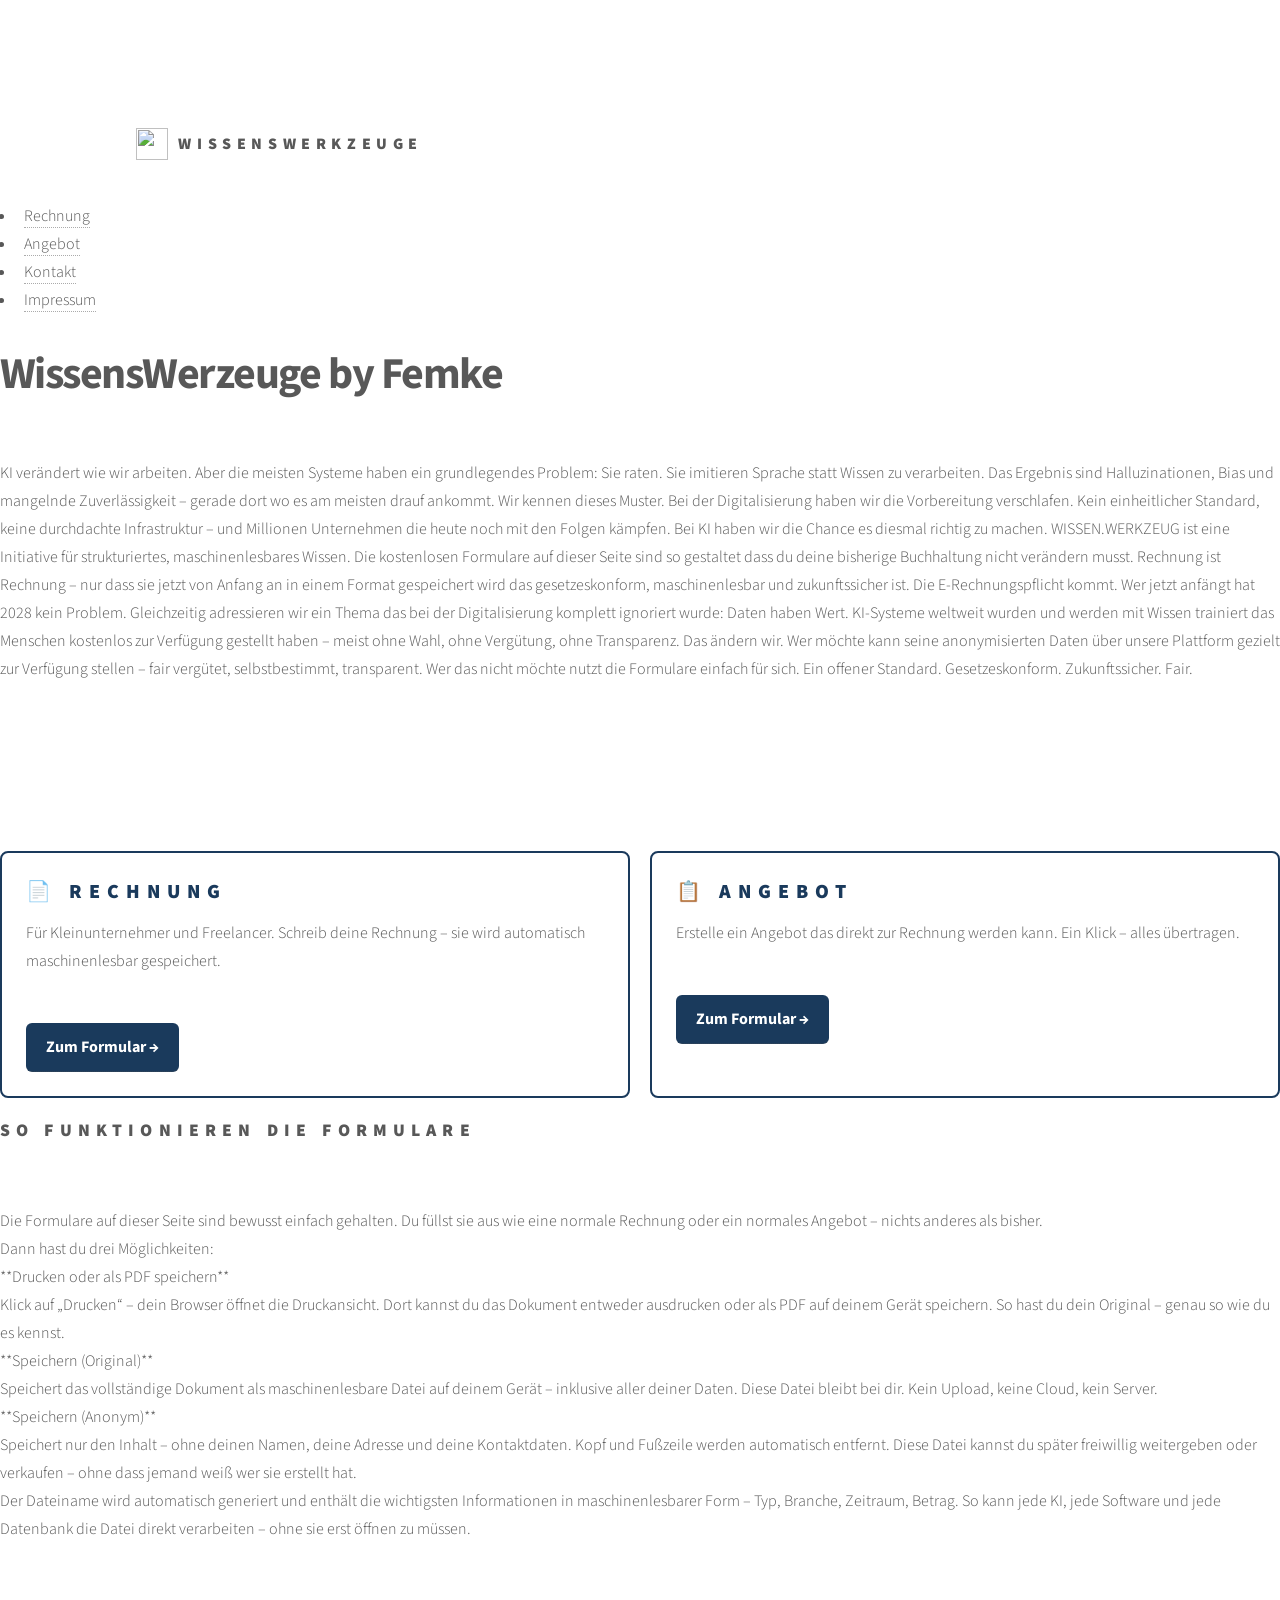
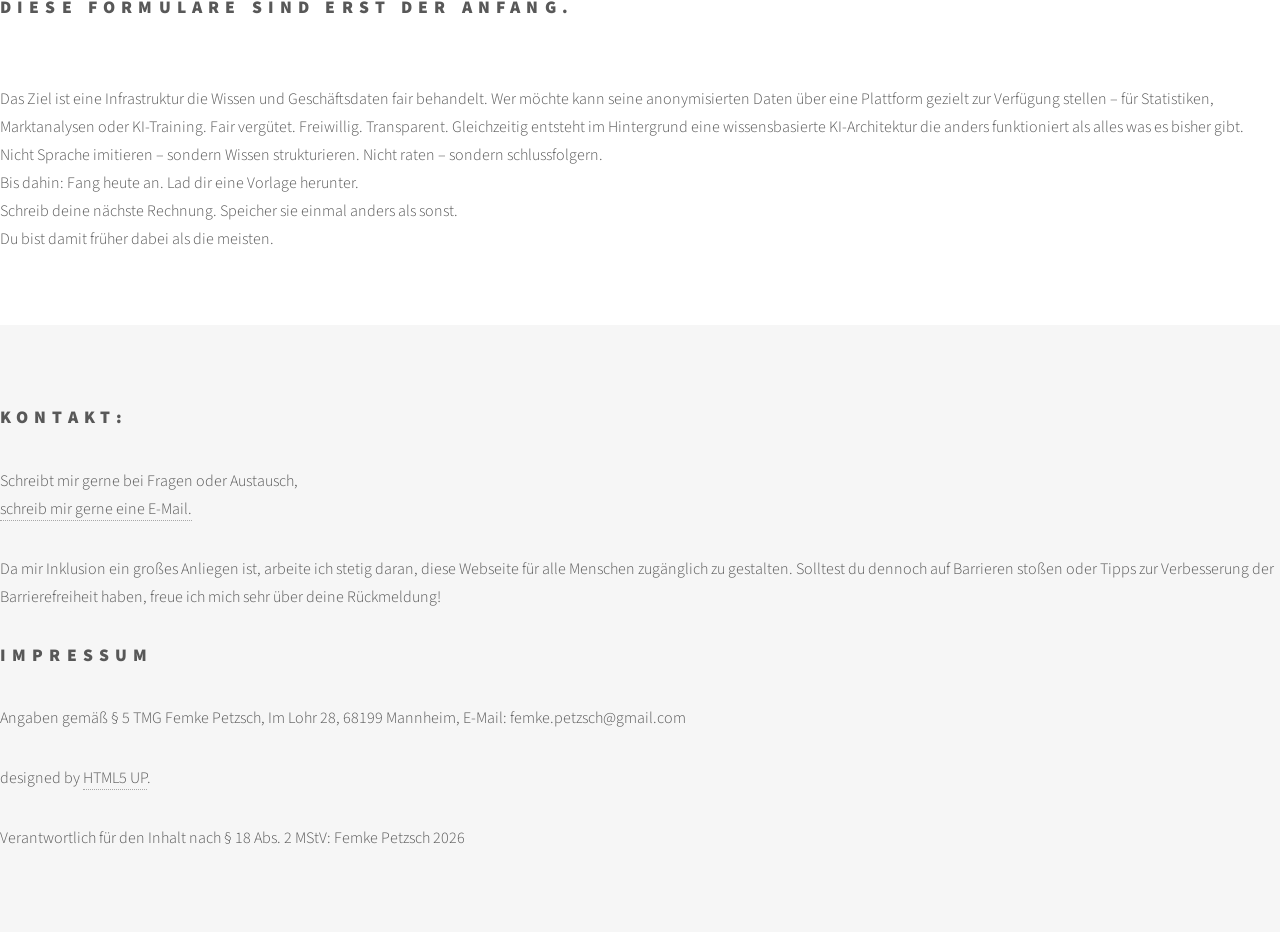
==== commit 65d29bf4: "Add files via upload" ====
--- a/index.html
+++ b/index.html
@@ -97,6 +97,55 @@
 				werden kann. Ein Klick – alles übertragen.</p>
 			<a href="angebot.html" class="karten-btn">Zum Formular →</a>
 		</div>
+		<div class="beschreibung">
+			<h2>So funktionieren die Formulare</h2><br />
+
+			<p>Die Formulare auf dieser Seite sind bewusst einfach gehalten. Du füllst sie aus wie eine normale Rechnung
+				oder ein normales Angebot – nichts anderes als bisher.<br />
+
+				Dann hast du drei Möglichkeiten:<br />
+
+				**Drucken oder als PDF speichern**<br />
+				Klick auf „Drucken“ – dein Browser öffnet die Druckansicht. Dort kannst du das Dokument entweder
+				ausdrucken oder als PDF auf deinem Gerät speichern. So hast du dein Original – genau so wie du es
+				kennst.<br />
+
+				**Speichern (Original)**<br />
+				Speichert das vollständige Dokument als maschinenlesbare Datei auf deinem Gerät – inklusive aller deiner
+				Daten. Diese Datei bleibt bei dir. Kein Upload, keine Cloud, kein Server.<br />
+
+				**Speichern (Anonym)**<br />
+				Speichert nur den Inhalt – ohne deinen Namen, deine Adresse und deine Kontaktdaten. Kopf und Fußzeile
+				werden automatisch entfernt. Diese Datei kannst du später freiwillig weitergeben oder verkaufen – ohne
+				dass jemand weiß wer sie erstellt hat.<br />
+
+				Der Dateiname wird automatisch generiert und enthält die wichtigsten Informationen in maschinenlesbarer
+				Form – Typ, Branche, Zeitraum, Betrag. So kann jede KI, jede Software und jede Datenbank die Datei
+				direkt verarbeiten – ohne sie erst öffnen zu müssen.
+			</p>
+
+		</div>
+		<div class="beschreibung">
+			<h2>Diese Formulare sind erst der Anfang.</h2><br />
+
+			<p>
+
+				Das Ziel ist eine Infrastruktur die Wissen und Geschäftsdaten fair behandelt. Wer möchte kann seine
+				anonymisierten Daten über eine Plattform gezielt zur Verfügung stellen – für Statistiken, Marktanalysen
+				oder KI-Training. Fair vergütet. Freiwillig. Transparent.
+
+				Gleichzeitig entsteht im Hintergrund eine wissensbasierte KI-Architektur die anders funktioniert als
+				alles was es bisher gibt. Nicht Sprache imitieren – sondern Wissen strukturieren. Nicht raten – sondern
+				schlussfolgern.<br />
+
+				Bis dahin: Fang heute an. Lad dir eine Vorlage herunter.<br /> Schreib deine nächste Rechnung. Speicher
+				sie
+				einmal anders als sonst.<br />
+
+				Du bist damit früher dabei als die meisten.
+			</p>
+
+		</div>
 
 	</div>
 
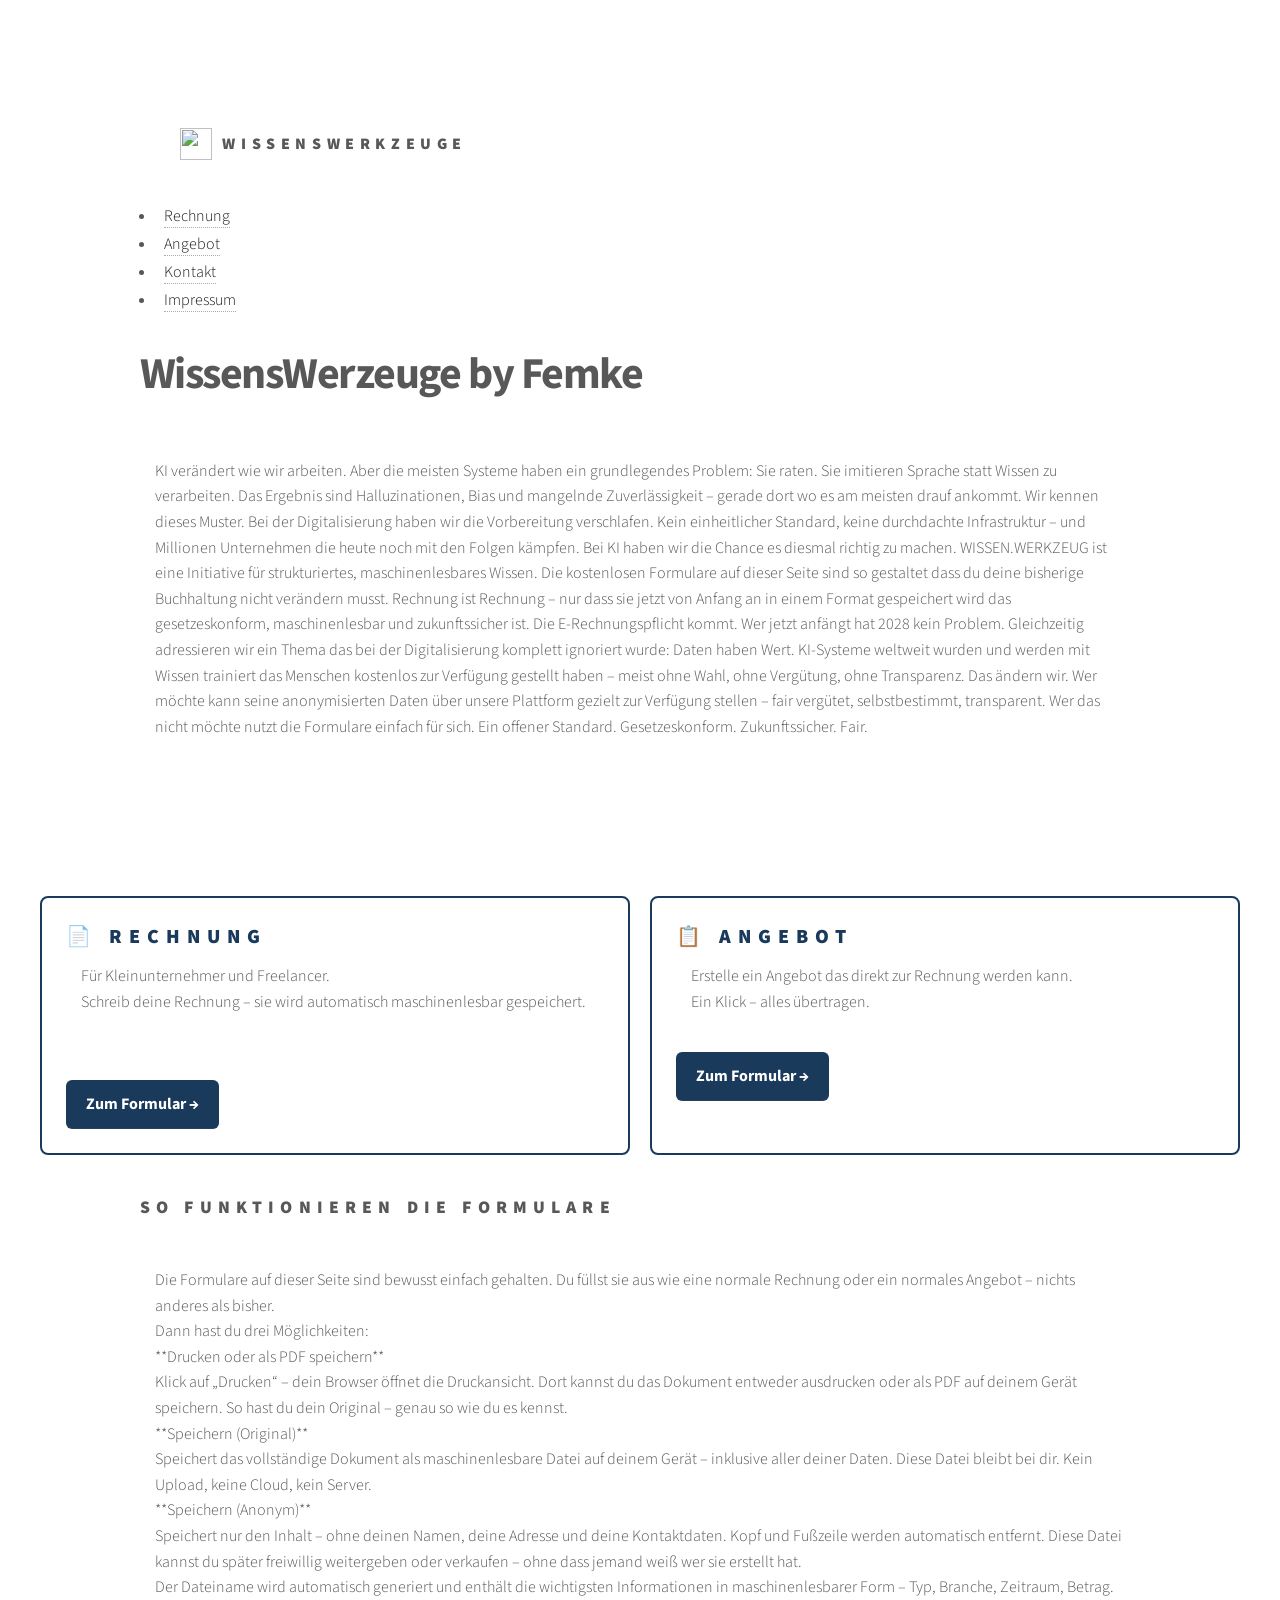
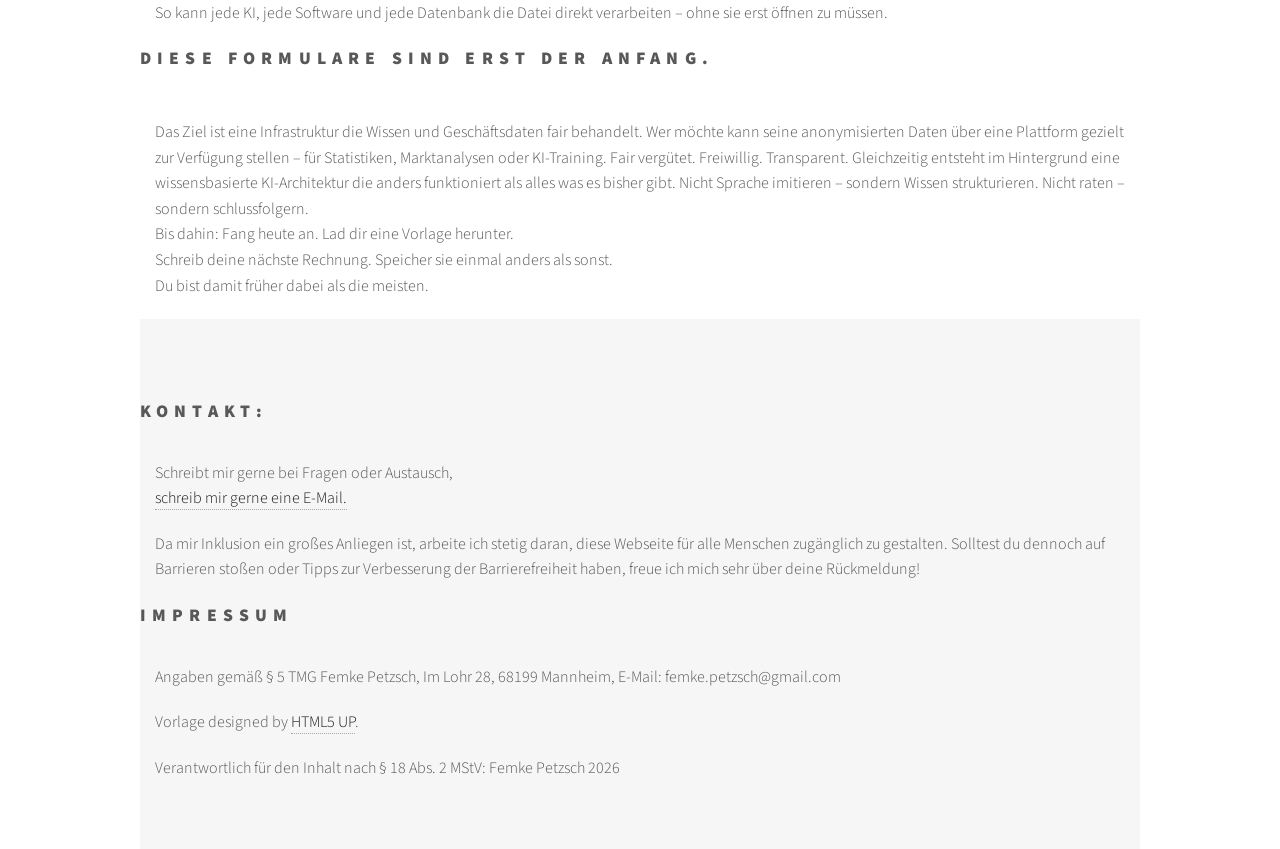
==== commit 72ac23fd: "Add files via upload" ====
--- a/index.html
+++ b/index.html
@@ -85,68 +85,80 @@
 
 		<div class="karte">
 			<h3>📄 Rechnung</h3>
-			<p>Für Kleinunternehmer und Freelancer.
+			<p>Für Kleinunternehmer und Freelancer.<br />
 				Schreib deine Rechnung – sie wird automatisch
-				maschinenlesbar gespeichert.</p>
+				maschinenlesbar gespeichert.</p><br />
 			<a href="rechnung.html" class="karten-btn">Zum Formular →</a>
 		</div>
 
 		<div class="karte">
 			<h3>📋 Angebot</h3>
 			<p>Erstelle ein Angebot das direkt zur Rechnung
-				werden kann. Ein Klick – alles übertragen.</p>
+				werden kann.<br /> Ein Klick – alles übertragen.</p>
 			<a href="angebot.html" class="karten-btn">Zum Formular →</a>
 		</div>
+	</div>
+	<div class="container">
 		<div class="beschreibung">
-			<h2>So funktionieren die Formulare</h2><br />
+			<header>
+				<h2>So funktionieren die Formulare</h2><br />
 
-			<p>Die Formulare auf dieser Seite sind bewusst einfach gehalten. Du füllst sie aus wie eine normale Rechnung
-				oder ein normales Angebot – nichts anderes als bisher.<br />
+				<p>Die Formulare auf dieser Seite sind bewusst einfach gehalten. Du füllst sie aus wie eine normale
+					Rechnung
+					oder ein normales Angebot – nichts anderes als bisher.<br />
 
-				Dann hast du drei Möglichkeiten:<br />
+					Dann hast du drei Möglichkeiten:<br />
 
-				**Drucken oder als PDF speichern**<br />
-				Klick auf „Drucken“ – dein Browser öffnet die Druckansicht. Dort kannst du das Dokument entweder
-				ausdrucken oder als PDF auf deinem Gerät speichern. So hast du dein Original – genau so wie du es
-				kennst.<br />
+					**Drucken oder als PDF speichern**<br />
+					Klick auf „Drucken“ – dein Browser öffnet die Druckansicht. Dort kannst du das Dokument entweder
+					ausdrucken oder als PDF auf deinem Gerät speichern. So hast du dein Original – genau so wie du es
+					kennst.<br />
 
-				**Speichern (Original)**<br />
-				Speichert das vollständige Dokument als maschinenlesbare Datei auf deinem Gerät – inklusive aller deiner
-				Daten. Diese Datei bleibt bei dir. Kein Upload, keine Cloud, kein Server.<br />
+					**Speichern (Original)**<br />
+					Speichert das vollständige Dokument als maschinenlesbare Datei auf deinem Gerät – inklusive aller
+					deiner
+					Daten. Diese Datei bleibt bei dir. Kein Upload, keine Cloud, kein Server.<br />
 
-				**Speichern (Anonym)**<br />
-				Speichert nur den Inhalt – ohne deinen Namen, deine Adresse und deine Kontaktdaten. Kopf und Fußzeile
-				werden automatisch entfernt. Diese Datei kannst du später freiwillig weitergeben oder verkaufen – ohne
-				dass jemand weiß wer sie erstellt hat.<br />
+					**Speichern (Anonym)**<br />
+					Speichert nur den Inhalt – ohne deinen Namen, deine Adresse und deine Kontaktdaten. Kopf und
+					Fußzeile
+					werden automatisch entfernt. Diese Datei kannst du später freiwillig weitergeben oder verkaufen –
+					ohne
+					dass jemand weiß wer sie erstellt hat.<br />
 
-				Der Dateiname wird automatisch generiert und enthält die wichtigsten Informationen in maschinenlesbarer
-				Form – Typ, Branche, Zeitraum, Betrag. So kann jede KI, jede Software und jede Datenbank die Datei
-				direkt verarbeiten – ohne sie erst öffnen zu müssen.
-			</p>
+					Der Dateiname wird automatisch generiert und enthält die wichtigsten Informationen in
+					maschinenlesbarer
+					Form – Typ, Branche, Zeitraum, Betrag. So kann jede KI, jede Software und jede Datenbank die Datei
+					direkt verarbeiten – ohne sie erst öffnen zu müssen.
+				</p>
+			</header>
+		</div>
+		<div class="beschreibung">
+			<header>
+				<h2>Diese Formulare sind erst der Anfang.</h2><br />
+
+				<p>
+
+					Das Ziel ist eine Infrastruktur die Wissen und Geschäftsdaten fair behandelt. Wer möchte kann seine
+					anonymisierten Daten über eine Plattform gezielt zur Verfügung stellen – für Statistiken,
+					Marktanalysen
+					oder KI-Training. Fair vergütet. Freiwillig. Transparent.
+
+					Gleichzeitig entsteht im Hintergrund eine wissensbasierte KI-Architektur die anders funktioniert als
+					alles was es bisher gibt. Nicht Sprache imitieren – sondern Wissen strukturieren. Nicht raten –
+					sondern
+					schlussfolgern.<br />
+
+					Bis dahin: Fang heute an. Lad dir eine Vorlage herunter.<br /> Schreib deine nächste Rechnung.
+					Speicher
+					sie
+					einmal anders als sonst.<br />
+
+					Du bist damit früher dabei als die meisten.
+				</p>
 
 		</div>
-		<div class="beschreibung">
-			<h2>Diese Formulare sind erst der Anfang.</h2><br />
-
-			<p>
-
-				Das Ziel ist eine Infrastruktur die Wissen und Geschäftsdaten fair behandelt. Wer möchte kann seine
-				anonymisierten Daten über eine Plattform gezielt zur Verfügung stellen – für Statistiken, Marktanalysen
-				oder KI-Training. Fair vergütet. Freiwillig. Transparent.
-
-				Gleichzeitig entsteht im Hintergrund eine wissensbasierte KI-Architektur die anders funktioniert als
-				alles was es bisher gibt. Nicht Sprache imitieren – sondern Wissen strukturieren. Nicht raten – sondern
-				schlussfolgern.<br />
-
-				Bis dahin: Fang heute an. Lad dir eine Vorlage herunter.<br /> Schreib deine nächste Rechnung. Speicher
-				sie
-				einmal anders als sonst.<br />
-
-				Du bist damit früher dabei als die meisten.
-			</p>
-
-		</div>
-
+		</header>
 	</div>
 
 </body>
@@ -175,7 +187,7 @@
 				Im Lohr 28, 68199 Mannheim,
 				E‑Mail: femke.petzsch@gmail.com
 			</p>
-			<p> designed by <a href="http://html5up.net">HTML5 UP</a>.</p>
+			<p>Vorlage designed by <a href="http://html5up.net">HTML5 UP</a>.</p>
 			<p>Verantwortlich für den Inhalt nach § 18 Abs. 2 MStV:
 				Femke Petzsch 2026</p>
 		</div>
--- a/main.css
+++ b/main.css
@@ -112,11 +112,16 @@
 menu,
 nav,
 section {
+	max-width: 1000px;
+	margin: 0 auto;
 	display: block;
+
 }
 
 body {
 	line-height: 1;
+	padding-left: 40px;
+	padding-right: 40px;
 }
 
 ol,
@@ -285,7 +290,7 @@
 	-ms-transition: border-bottom-color 0.2s ease, color 0.2s ease;
 	transition: border-bottom-color 0.2s ease, color 0.2s ease;
 	text-decoration: none;
-	color: #585858;
+	color: #1c1c1c;
 	border-bottom: dotted 1px rgba(88, 88, 88, 0.5);
 }
 
@@ -306,6 +311,9 @@
 
 p {
 	margin: 0 0 2em 0;
+	line-height: 1.6;
+	margin-bottom: 20px;
+	padding: 0 15px;
 }
 
 h1 {
--- a/main.css
+++ b/main.css
@@ -112,11 +112,16 @@
 menu,
 nav,
 section {
+	max-width: 1000px;
+	margin: 0 auto;
 	display: block;
+
 }
 
 body {
 	line-height: 1;
+	padding-left: 40px;
+	padding-right: 40px;
 }
 
 ol,
@@ -285,7 +290,7 @@
 	-ms-transition: border-bottom-color 0.2s ease, color 0.2s ease;
 	transition: border-bottom-color 0.2s ease, color 0.2s ease;
 	text-decoration: none;
-	color: #585858;
+	color: #1c1c1c;
 	border-bottom: dotted 1px rgba(88, 88, 88, 0.5);
 }
 
@@ -306,6 +311,9 @@
 
 p {
 	margin: 0 0 2em 0;
+	line-height: 1.6;
+	margin-bottom: 20px;
+	padding: 0 15px;
 }
 
 h1 {
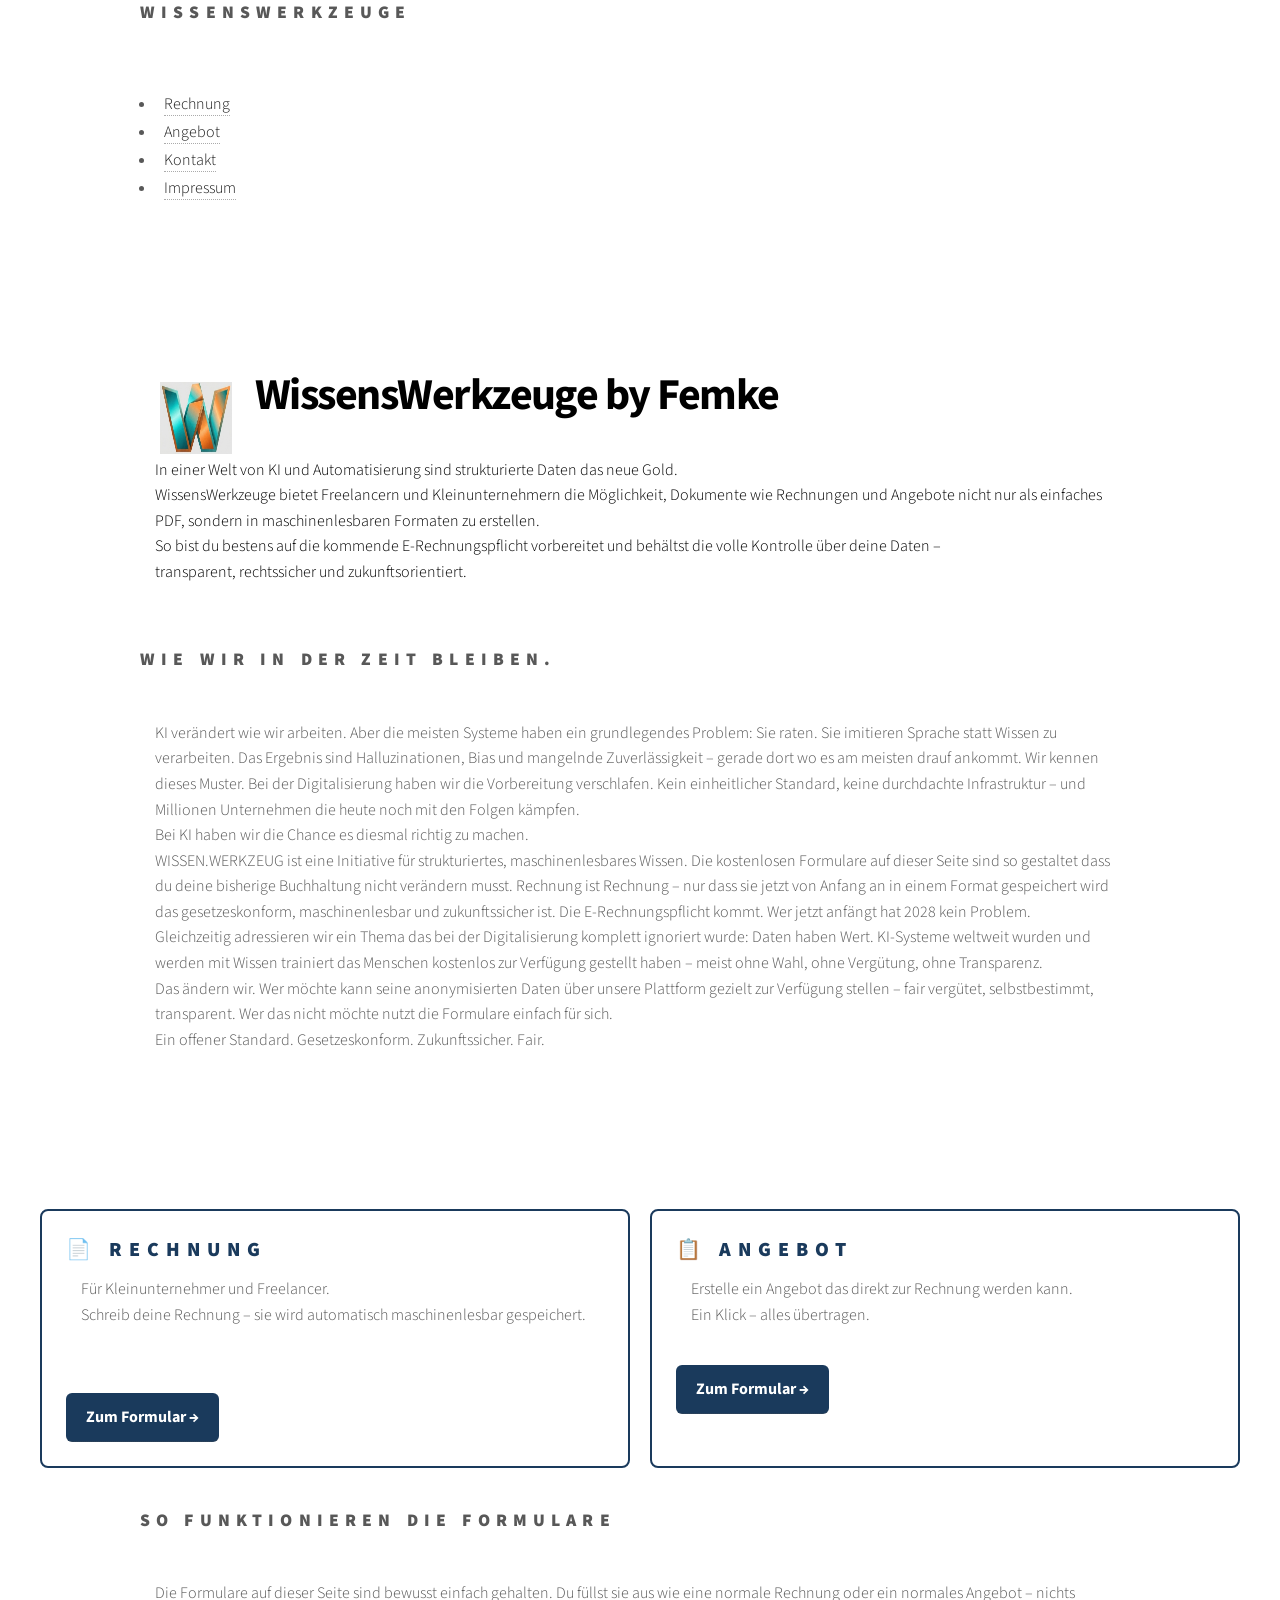
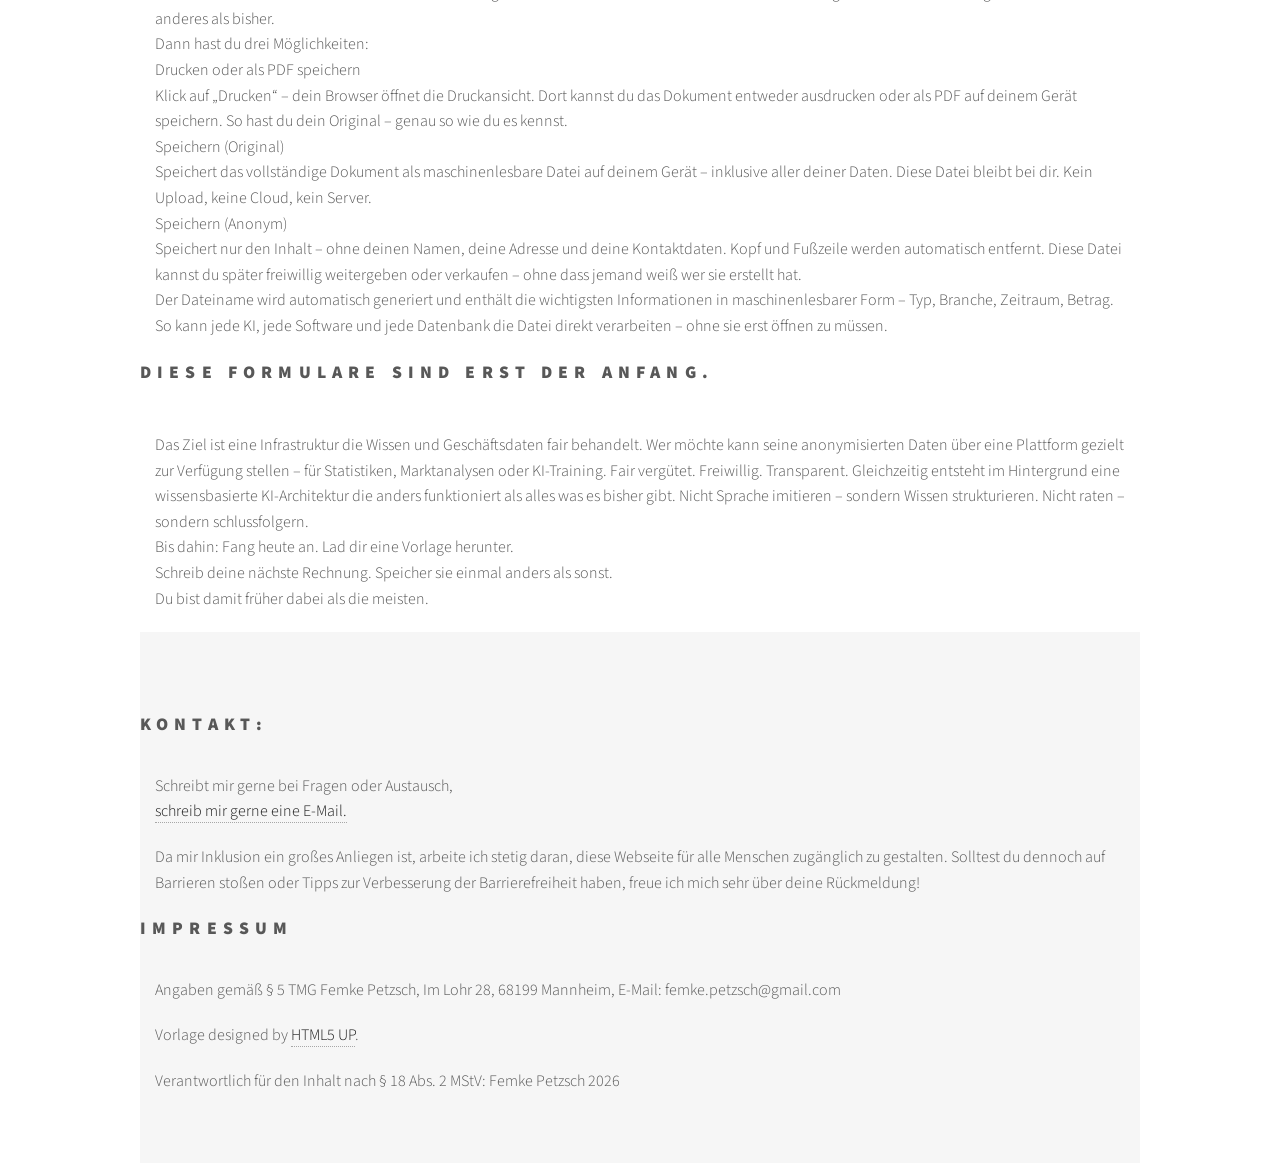
==== commit 86e084f3: "Add files via upload" ====
--- a/index.html
+++ b/index.html
@@ -11,6 +11,8 @@
 	<meta charset="utf-8" />
 	<meta name="viewport" content="width=device-width, initial-scale=1, user-scalable=no" />
 	<link rel="stylesheet" href="main.css" />
+	<meta name="description" content="WissensWerkzeuge: Intelligente Rechnungen & strukturierte Daten für Unternehmer.">
+
 	<noscript>
 		<link rel="stylesheet" href="main.css" />
 	</noscript>
@@ -19,26 +21,13 @@
 <body class="is-preload">
 	<!-- Wrapper -->
 	<div id="wrapper">
-
-		<!-- Header -->
-		<header id="header">
-			<div class="inner">
-
-				<!-- Logo -->
-				<a href="index.html" class="logo">
-					<span class="symbol"><img src="" alt="" /></span><span class="title">WissensWerkzeuge</span>
-				</a>
-
-
-			</div>
-		</header>
-
 		<!-- Menu -->
 		<header>
 			<div class="container">
+				<h2>Wissenswerkzeuge</h2><br />
 				<nav aria-label="Hauptnavigation">
 					<ul>
-						<li><a href="rechnung.html">Rechnung</a></li>
+						<li><a href="rechnung-2.html">Rechnung</a></li>
 						<li><a href="angebot.html">Angebot</a></li>
 						<li><a href="#kontakt">Kontakt</a></li>
 						<li><a href="#impressum">Impressum</a></li>
@@ -46,11 +35,35 @@
 				</nav>
 			</div>
 		</header>
+		<!-- Header -->
+		<header id="header">
+			<div class="logo">
+
+				<!-- Logo -->
+
+				<img src="logo.png" alt="WissensWerkzeuge Logo - Tools für strukturierte Daten">
+				<h1>WissensWerkzeuge by Femke</h1><br />
+				<p>In einer Welt von KI und Automatisierung sind strukturierte Daten das neue Gold.
+					<br />WissensWerkzeuge
+					bietet Freelancern und Kleinunternehmern die Möglichkeit, Dokumente wie Rechnungen und Angebote
+					nicht nur als einfaches PDF, sondern in maschinenlesbaren Formaten zu erstellen.<br /> So bist du
+					bestens
+					auf die kommende E-Rechnungspflicht vorbereitet und behältst die volle Kontrolle über deine Daten
+					–<br />
+					transparent, rechtssicher und zukunftsorientiert.
+				</p>
+
+
+			</div>
+		</header>
+
+
 		<!-- Main -->
 		<div id="main">
 			<div class="beschreibung">
 				<header>
-					<h1>WissensWerzeuge by Femke</h1><br />
+
+					<h2>Wie wir in der Zeit bleiben.</h2><br />
 
 					<p>KI verändert wie wir arbeiten. Aber die meisten Systeme haben ein grundlegendes Problem: Sie
 						raten. Sie imitieren Sprache statt Wissen zu verarbeiten. Das Ergebnis sind Halluzinationen,
@@ -58,23 +71,24 @@
 
 						Wir kennen dieses Muster. Bei der Digitalisierung haben wir die Vorbereitung verschlafen. Kein
 						einheitlicher Standard, keine durchdachte Infrastruktur – und Millionen Unternehmen die heute
-						noch mit den Folgen kämpfen.
-
-						Bei KI haben wir die Chance es diesmal richtig zu machen.
+						noch mit den Folgen kämpfen.<br />
+
+						Bei KI haben wir die Chance es diesmal richtig zu machen.<br />
 
 						WISSEN.WERKZEUG ist eine Initiative für strukturiertes, maschinenlesbares Wissen. Die
 						kostenlosen Formulare auf dieser Seite sind so gestaltet dass du deine bisherige Buchhaltung
 						nicht verändern musst. Rechnung ist Rechnung – nur dass sie jetzt von Anfang an in einem Format
 						gespeichert wird das gesetzeskonform, maschinenlesbar und zukunftssicher ist. Die
-						E-Rechnungspflicht kommt. Wer jetzt anfängt hat 2028 kein Problem.
+						E-Rechnungspflicht kommt. Wer jetzt anfängt hat 2028 kein Problem.<br />
 
 						Gleichzeitig adressieren wir ein Thema das bei der Digitalisierung komplett ignoriert wurde:
 						Daten haben Wert. KI-Systeme weltweit wurden und werden mit Wissen trainiert das Menschen
-						kostenlos zur Verfügung gestellt haben – meist ohne Wahl, ohne Vergütung, ohne Transparenz.
+						kostenlos zur Verfügung gestellt haben – meist ohne Wahl, ohne Vergütung, ohne
+						Transparenz.<br />
 
 						Das ändern wir. Wer möchte kann seine anonymisierten Daten über unsere Plattform gezielt zur
 						Verfügung stellen – fair vergütet, selbstbestimmt, transparent. Wer das nicht möchte nutzt die
-						Formulare einfach für sich.
+						Formulare einfach für sich.<br />
 
 						Ein offener Standard. Gesetzeskonform. Zukunftssicher. Fair.</p>
 				</header>
@@ -88,7 +102,7 @@
 			<p>Für Kleinunternehmer und Freelancer.<br />
 				Schreib deine Rechnung – sie wird automatisch
 				maschinenlesbar gespeichert.</p><br />
-			<a href="rechnung.html" class="karten-btn">Zum Formular →</a>
+			<a href="rechnung-2.html" class="karten-btn">Zum Formular →</a>
 		</div>
 
 		<div class="karte">
@@ -109,17 +123,17 @@
 
 					Dann hast du drei Möglichkeiten:<br />
 
-					**Drucken oder als PDF speichern**<br />
+					Drucken oder als PDF speichern<br />
 					Klick auf „Drucken“ – dein Browser öffnet die Druckansicht. Dort kannst du das Dokument entweder
 					ausdrucken oder als PDF auf deinem Gerät speichern. So hast du dein Original – genau so wie du es
 					kennst.<br />
 
-					**Speichern (Original)**<br />
+					Speichern (Original)<br />
 					Speichert das vollständige Dokument als maschinenlesbare Datei auf deinem Gerät – inklusive aller
 					deiner
 					Daten. Diese Datei bleibt bei dir. Kein Upload, keine Cloud, kein Server.<br />
 
-					**Speichern (Anonym)**<br />
+					Speichern (Anonym)<br />
 					Speichert nur den Inhalt – ohne deinen Namen, deine Adresse und deine Kontaktdaten. Kopf und
 					Fußzeile
 					werden automatisch entfernt. Diese Datei kannst du später freiwillig weitergeben oder verkaufen –
--- a/main.css
+++ b/main.css
@@ -3002,12 +3002,10 @@
 #header .logo {
 	display: block;
 	border-bottom: 0;
-	color: inherit;
-	font-weight: 900;
-	letter-spacing: 0.35em;
+	color: black;
+
 	margin: 0 0 2.5em 0;
 	text-decoration: none;
-	text-transform: uppercase;
 	display: inline-block;
 }
 
@@ -3020,10 +3018,12 @@
 	margin-right: 0.65em;
 }
 
-#header .logo .symbol img {
-	display: block;
-	width: 2em;
-	height: 2em;
+#header .logo img {
+	display: inline-block;
+	width: 7em;
+	height: 7em;
+	margin: 0;
+	padding: 20px;
 }
 
 #header nav {
--- a/main.css
+++ b/main.css
@@ -3002,12 +3002,10 @@
 #header .logo {
 	display: block;
 	border-bottom: 0;
-	color: inherit;
-	font-weight: 900;
-	letter-spacing: 0.35em;
+	color: black;
+
 	margin: 0 0 2.5em 0;
 	text-decoration: none;
-	text-transform: uppercase;
 	display: inline-block;
 }
 
@@ -3020,10 +3018,12 @@
 	margin-right: 0.65em;
 }
 
-#header .logo .symbol img {
-	display: block;
-	width: 2em;
-	height: 2em;
+#header .logo img {
+	display: inline-block;
+	width: 7em;
+	height: 7em;
+	margin: 0;
+	padding: 20px;
 }
 
 #header nav {
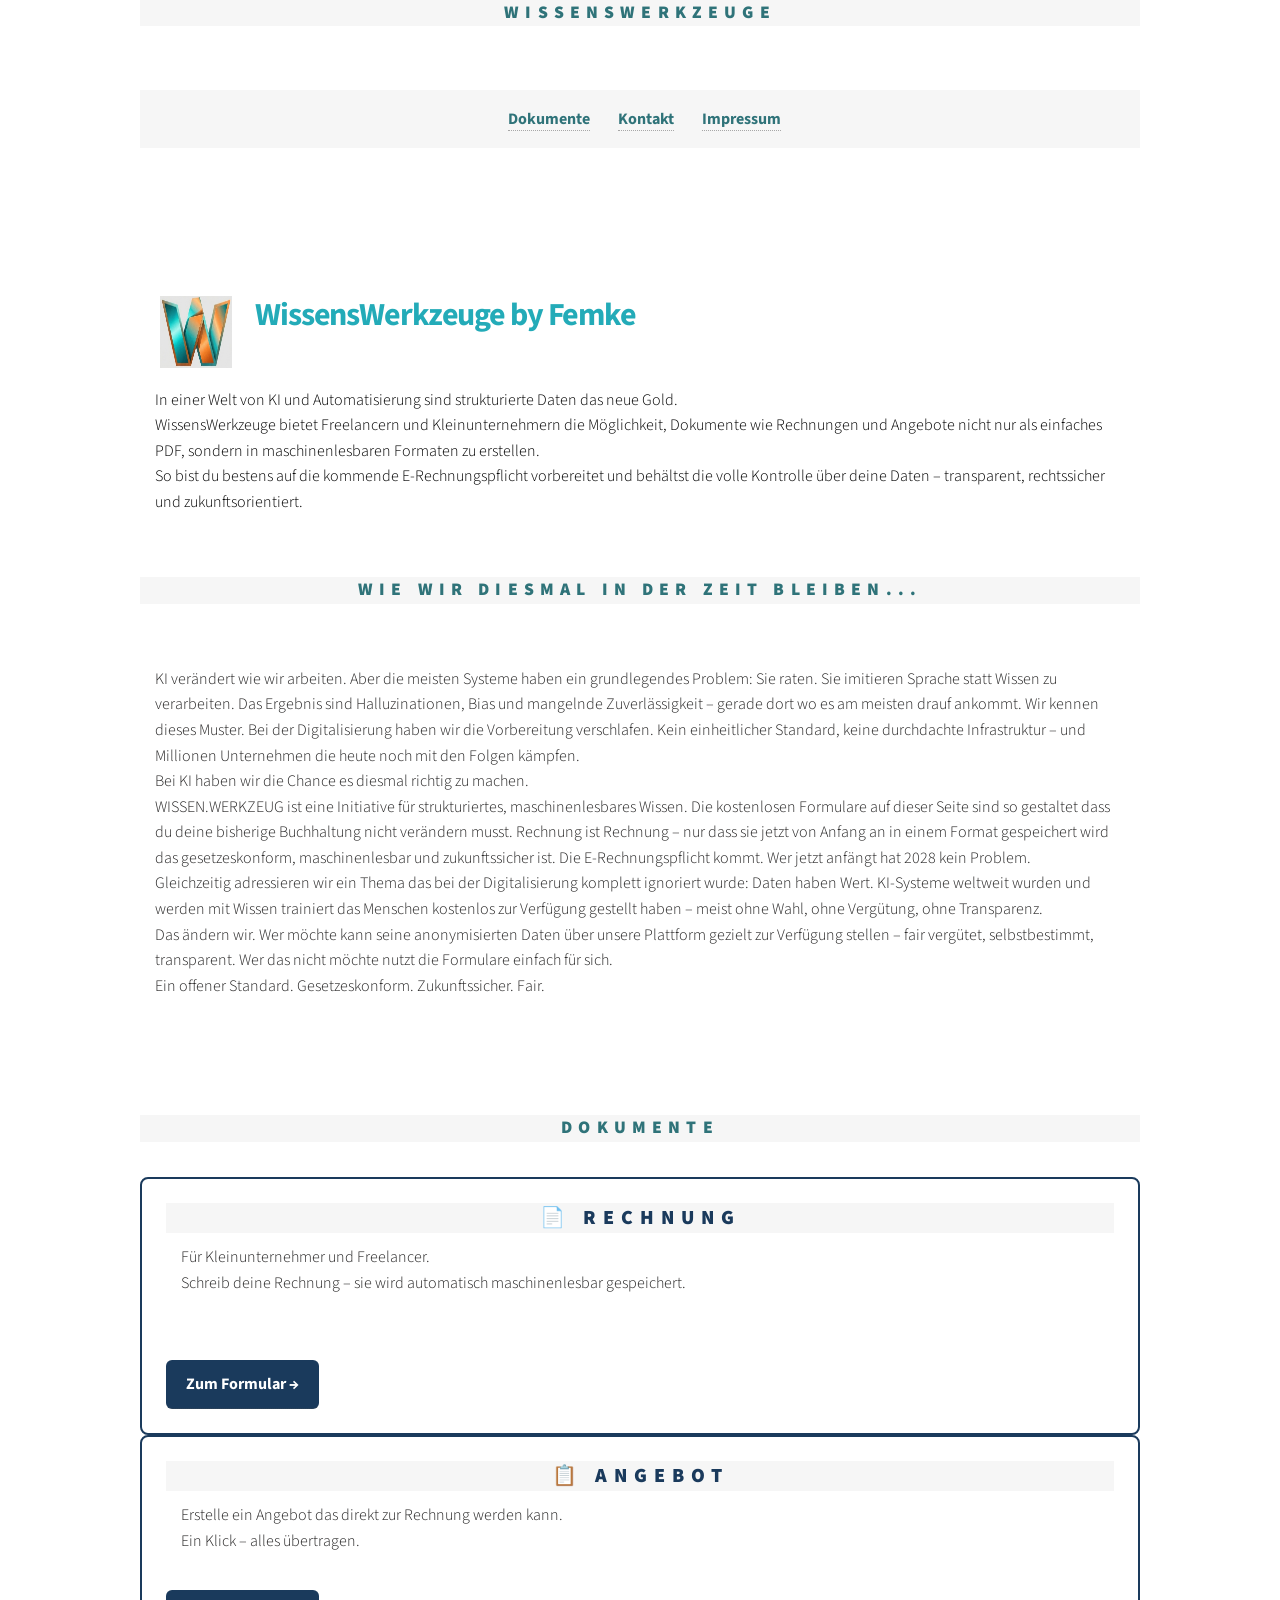
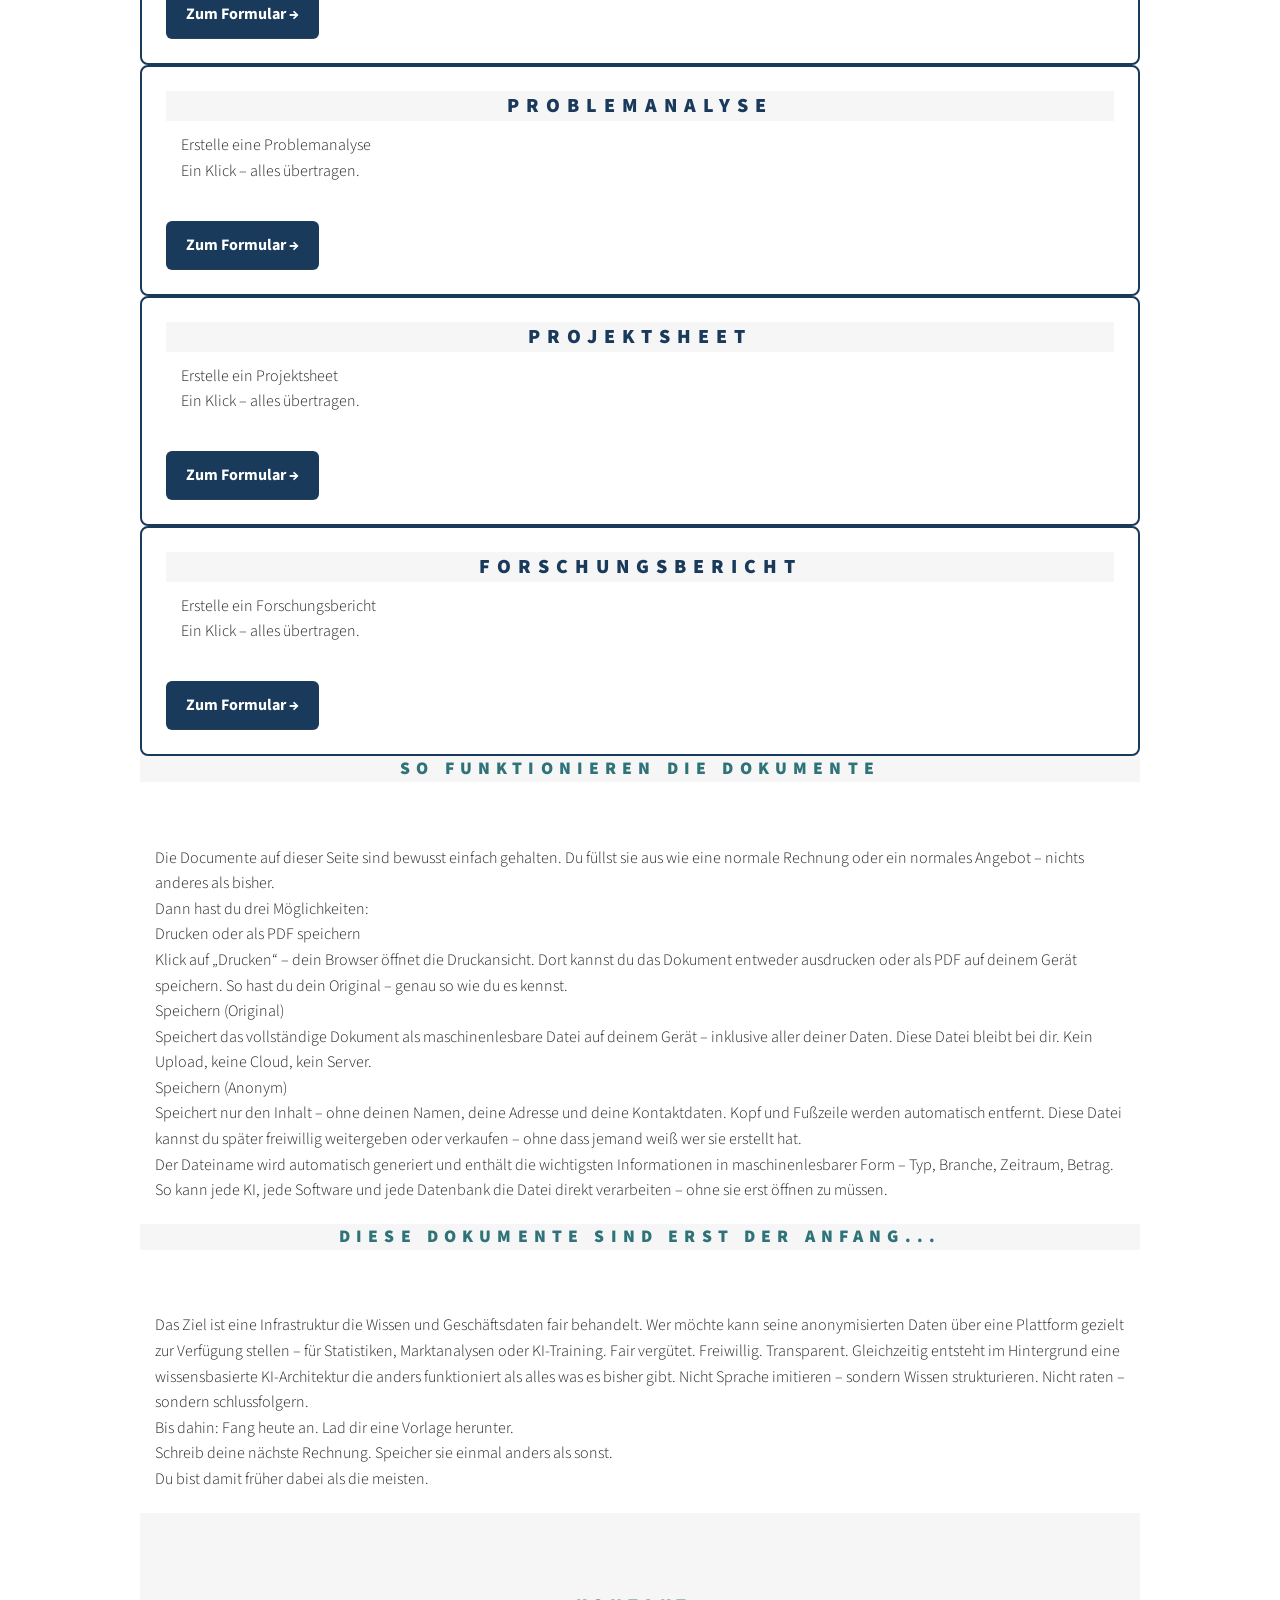
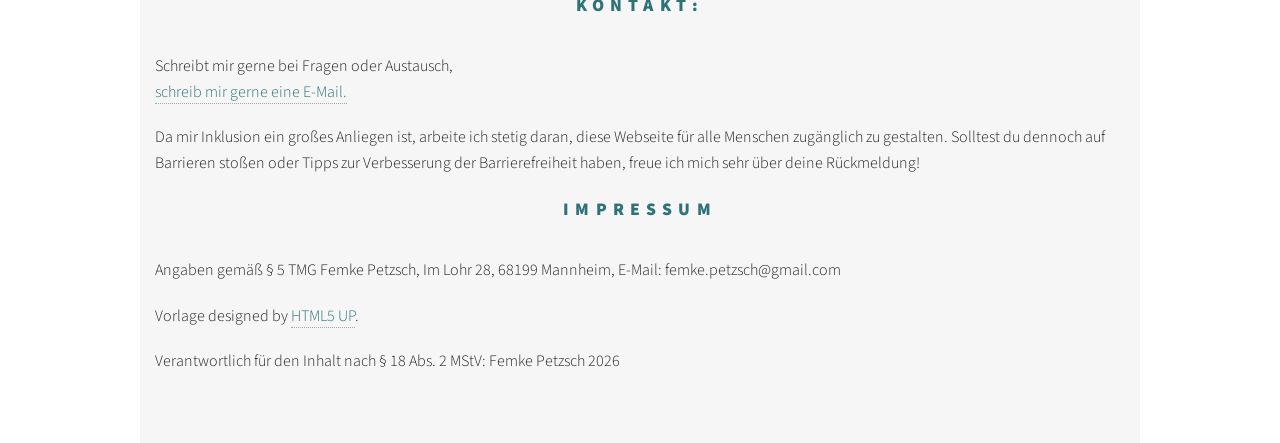
==== commit 4454f745: "Add files via upload" ====
--- a/index.html
+++ b/index.html
@@ -27,8 +27,7 @@
 				<h2>Wissenswerkzeuge</h2><br />
 				<nav aria-label="Hauptnavigation">
 					<ul>
-						<li><a href="rechnung-2.html">Rechnung</a></li>
-						<li><a href="angebot.html">Angebot</a></li>
+						<li><a href="#doc">Dokumente</a></li>
 						<li><a href="#kontakt">Kontakt</a></li>
 						<li><a href="#impressum">Impressum</a></li>
 					</ul>
@@ -49,7 +48,7 @@
 					nicht nur als einfaches PDF, sondern in maschinenlesbaren Formaten zu erstellen.<br /> So bist du
 					bestens
 					auf die kommende E-Rechnungspflicht vorbereitet und behältst die volle Kontrolle über deine Daten
-					–<br />
+					–
 					transparent, rechtssicher und zukunftsorientiert.
 				</p>
 
@@ -63,7 +62,7 @@
 			<div class="beschreibung">
 				<header>
 
-					<h2>Wie wir in der Zeit bleiben.</h2><br />
+					<h2>Wie wir diesmal in der Zeit bleiben...</h2><br />
 
 					<p>KI verändert wie wir arbeiten. Aber die meisten Systeme haben ein grundlegendes Problem: Sie
 						raten. Sie imitieren Sprache statt Wissen zu verarbeiten. Das Ergebnis sind Halluzinationen,
@@ -95,29 +94,52 @@
 			</div>
 		</div>
 	</div>
-	<div class="formular-karten">
-
-		<div class="karte">
-			<h3>📄 Rechnung</h3>
-			<p>Für Kleinunternehmer und Freelancer.<br />
-				Schreib deine Rechnung – sie wird automatisch
-				maschinenlesbar gespeichert.</p><br />
-			<a href="rechnung-2.html" class="karten-btn">Zum Formular →</a>
-		</div>
-
-		<div class="karte">
-			<h3>📋 Angebot</h3>
-			<p>Erstelle ein Angebot das direkt zur Rechnung
-				werden kann.<br /> Ein Klick – alles übertragen.</p>
-			<a href="angebot.html" class="karten-btn">Zum Formular →</a>
-		</div>
+	<div class="doc">
+		<section id="doc">
+			<h2>Dokumente</h2>
+			<div class="karte">
+				<h3>📄 Rechnung</h3>
+				<p>Für Kleinunternehmer und Freelancer.<br />
+					Schreib deine Rechnung – sie wird automatisch
+					maschinenlesbar gespeichert.</p><br />
+				<a href="rechnung-2.html" class="karten-btn">Zum Formular →</a>
+			</div>
+
+			<div class="karte">
+				<h3>📋 Angebot</h3>
+				<p>Erstelle ein Angebot das direkt zur Rechnung
+					werden kann.<br /> Ein Klick – alles übertragen.</p>
+				<a href="angebot.html" class="karten-btn">Zum Formular →</a>
+			</div>
+			<div class="karte">
+				<h3>Problemanalyse</h3>
+				<p>Erstelle eine Problemanalyse
+					<br /> Ein Klick – alles übertragen.
+				</p>
+				<a href="problemloesung.html" class="karten-btn">Zum Formular →</a>
+			</div>
+			<div class="karte">
+				<h3>Projektsheet</h3>
+				<p>Erstelle ein Projektsheet
+					<br /> Ein Klick – alles übertragen.
+				</p>
+				<a href="projektblatt.html" class="karten-btn">Zum Formular →</a>
+			</div>
+			<div class="karte">
+				<h3>Forschungsbericht</h3>
+				<p>Erstelle ein Forschungsbericht
+					<br /> Ein Klick – alles übertragen.
+				</p>
+				<a href="forschungsbericht-formular.html" class="karten-btn">Zum Formular →</a>
+			</div>
+		</section>
 	</div>
 	<div class="container">
 		<div class="beschreibung">
 			<header>
-				<h2>So funktionieren die Formulare</h2><br />
-
-				<p>Die Formulare auf dieser Seite sind bewusst einfach gehalten. Du füllst sie aus wie eine normale
+				<h2>So funktionieren die Dokumente</h2><br />
+
+				<p>Die Documente auf dieser Seite sind bewusst einfach gehalten. Du füllst sie aus wie eine normale
 					Rechnung
 					oder ein normales Angebot – nichts anderes als bisher.<br />
 
@@ -149,7 +171,7 @@
 		</div>
 		<div class="beschreibung">
 			<header>
-				<h2>Diese Formulare sind erst der Anfang.</h2><br />
+				<h2>Diese Dokumente sind erst der Anfang...</h2><br />
 
 				<p>
 
--- a/main.css
+++ b/main.css
@@ -127,6 +127,11 @@
 ol,
 ul {
 	list-style: none;
+	display: flex;
+	padding: 0;
+	margin: 0;
+	gap: 20px;
+	justify-content: center;
 }
 
 blockquote,
@@ -255,7 +260,7 @@
 input,
 select,
 textarea {
-	color: #585858;
+	color: #272626;
 	font-family: "Source Sans Pro", Helvetica, sans-serif;
 	font-size: 16pt;
 	font-weight: 300;
@@ -290,7 +295,7 @@
 	-ms-transition: border-bottom-color 0.2s ease, color 0.2s ease;
 	transition: border-bottom-color 0.2s ease, color 0.2s ease;
 	text-decoration: none;
-	color: #1c1c1c;
+	color: #2f7379;
 	border-bottom: dotted 1px rgba(88, 88, 88, 0.5);
 }
 
@@ -317,7 +322,8 @@
 }
 
 h1 {
-	font-size: 2.75em;
+	color: #23abb8;
+	font-size: 2em;
 	font-weight: 700;
 	line-height: 1.3;
 	margin: 0 0 1em 0;
@@ -350,11 +356,14 @@
 h4,
 h5,
 h6 {
+	color: #2f7379;
 	font-weight: 900;
 	line-height: 1.5;
 	margin: 0 0 2em 0;
 	text-transform: uppercase;
 	letter-spacing: 0.35em;
+	background-color: #f6f6f6;
+	text-align: center;
 }
 
 h2 a,
@@ -1950,9 +1959,7 @@
 	text-align: center;
 }
 
-header p {
-	margin-top: -1em;
-}
+
 
 @media screen and (max-width: 736px) {
 
@@ -2041,9 +2048,13 @@
 }
 
 ul {
-	list-style: disc;
 	margin: 0 0 2em 0;
-	padding-left: 1em;
+	padding: 15px 20px;
+	text-decoration: none;
+	font-weight: bold;
+	background-color: #f6f6f6;
+	margin-top: 0;
+	margin-bottom: 0;
 }
 
 ul li {
--- a/main.css
+++ b/main.css
@@ -127,6 +127,11 @@
 ol,
 ul {
 	list-style: none;
+	display: flex;
+	padding: 0;
+	margin: 0;
+	gap: 20px;
+	justify-content: center;
 }
 
 blockquote,
@@ -255,7 +260,7 @@
 input,
 select,
 textarea {
-	color: #585858;
+	color: #272626;
 	font-family: "Source Sans Pro", Helvetica, sans-serif;
 	font-size: 16pt;
 	font-weight: 300;
@@ -290,7 +295,7 @@
 	-ms-transition: border-bottom-color 0.2s ease, color 0.2s ease;
 	transition: border-bottom-color 0.2s ease, color 0.2s ease;
 	text-decoration: none;
-	color: #1c1c1c;
+	color: #2f7379;
 	border-bottom: dotted 1px rgba(88, 88, 88, 0.5);
 }
 
@@ -317,7 +322,8 @@
 }
 
 h1 {
-	font-size: 2.75em;
+	color: #23abb8;
+	font-size: 2em;
 	font-weight: 700;
 	line-height: 1.3;
 	margin: 0 0 1em 0;
@@ -350,11 +356,14 @@
 h4,
 h5,
 h6 {
+	color: #2f7379;
 	font-weight: 900;
 	line-height: 1.5;
 	margin: 0 0 2em 0;
 	text-transform: uppercase;
 	letter-spacing: 0.35em;
+	background-color: #f6f6f6;
+	text-align: center;
 }
 
 h2 a,
@@ -1950,9 +1959,7 @@
 	text-align: center;
 }
 
-header p {
-	margin-top: -1em;
-}
+
 
 @media screen and (max-width: 736px) {
 
@@ -2041,9 +2048,13 @@
 }
 
 ul {
-	list-style: disc;
 	margin: 0 0 2em 0;
-	padding-left: 1em;
+	padding: 15px 20px;
+	text-decoration: none;
+	font-weight: bold;
+	background-color: #f6f6f6;
+	margin-top: 0;
+	margin-bottom: 0;
 }
 
 ul li {
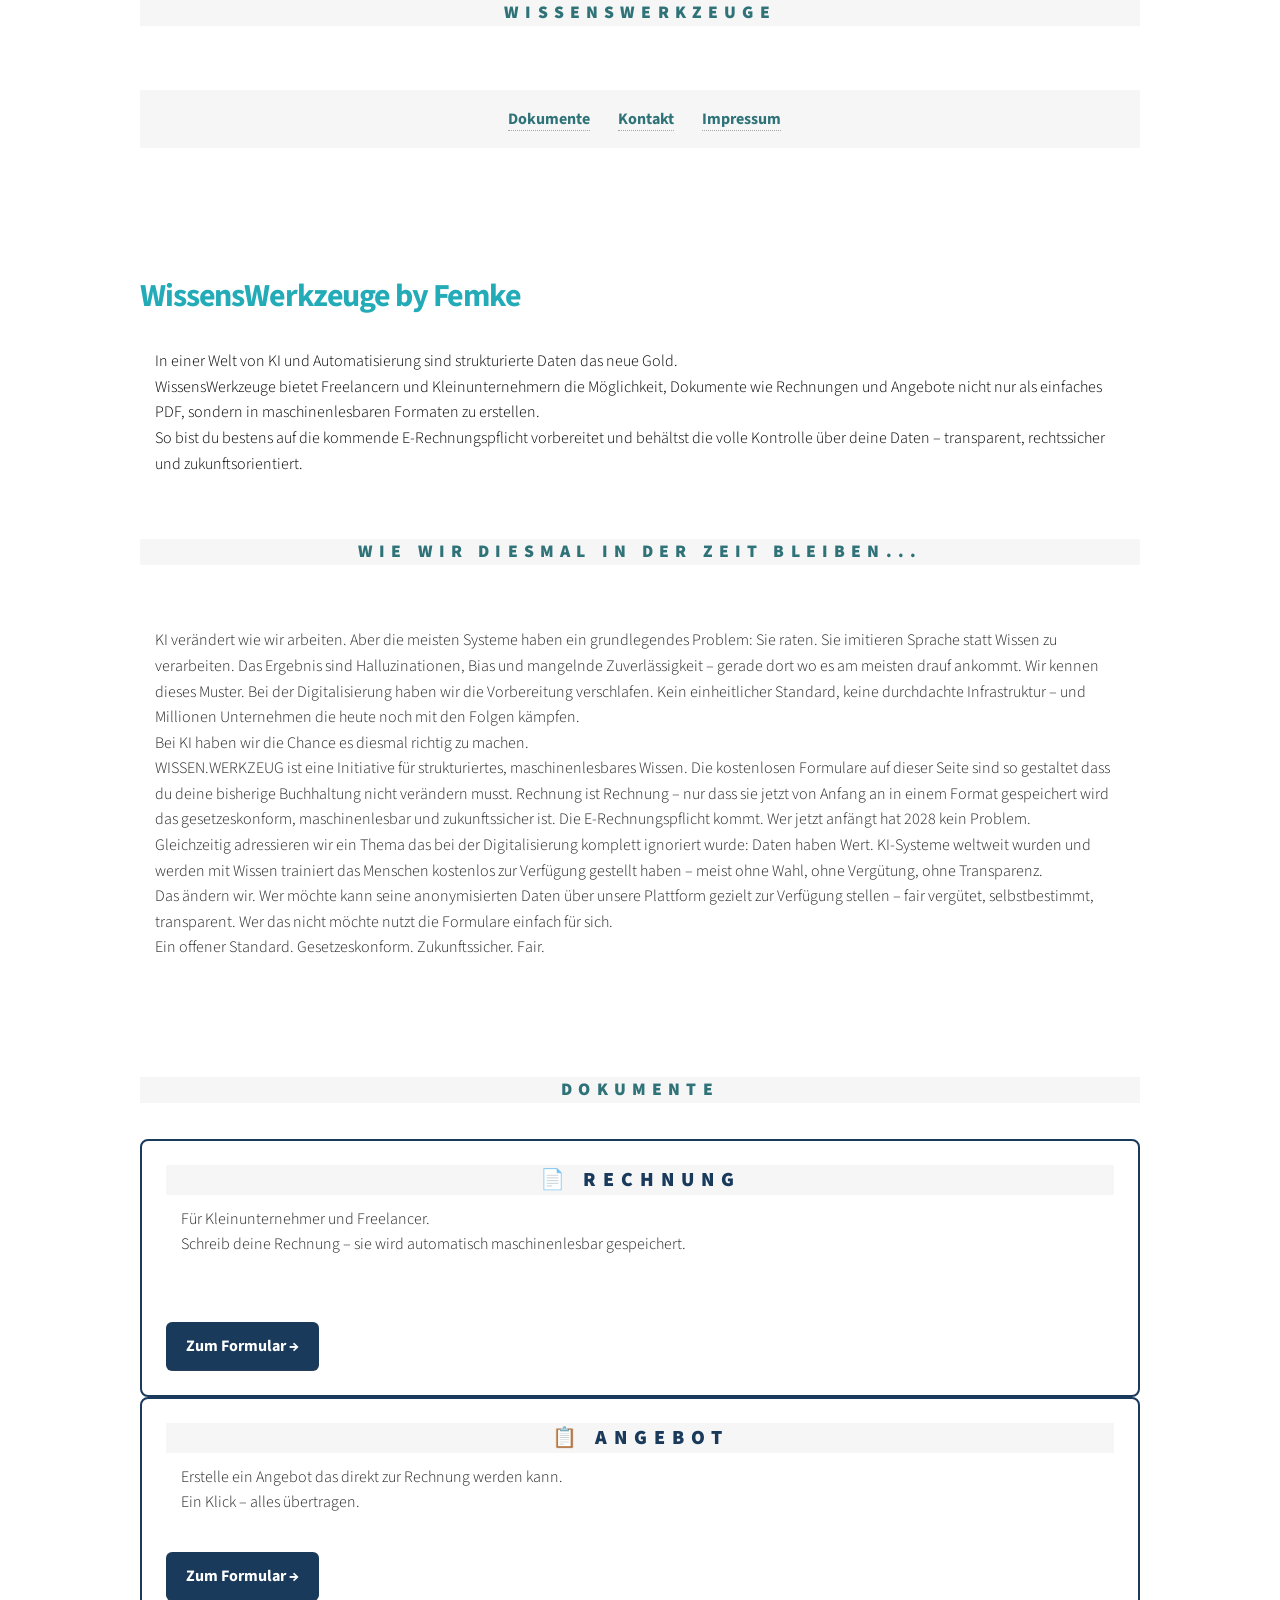
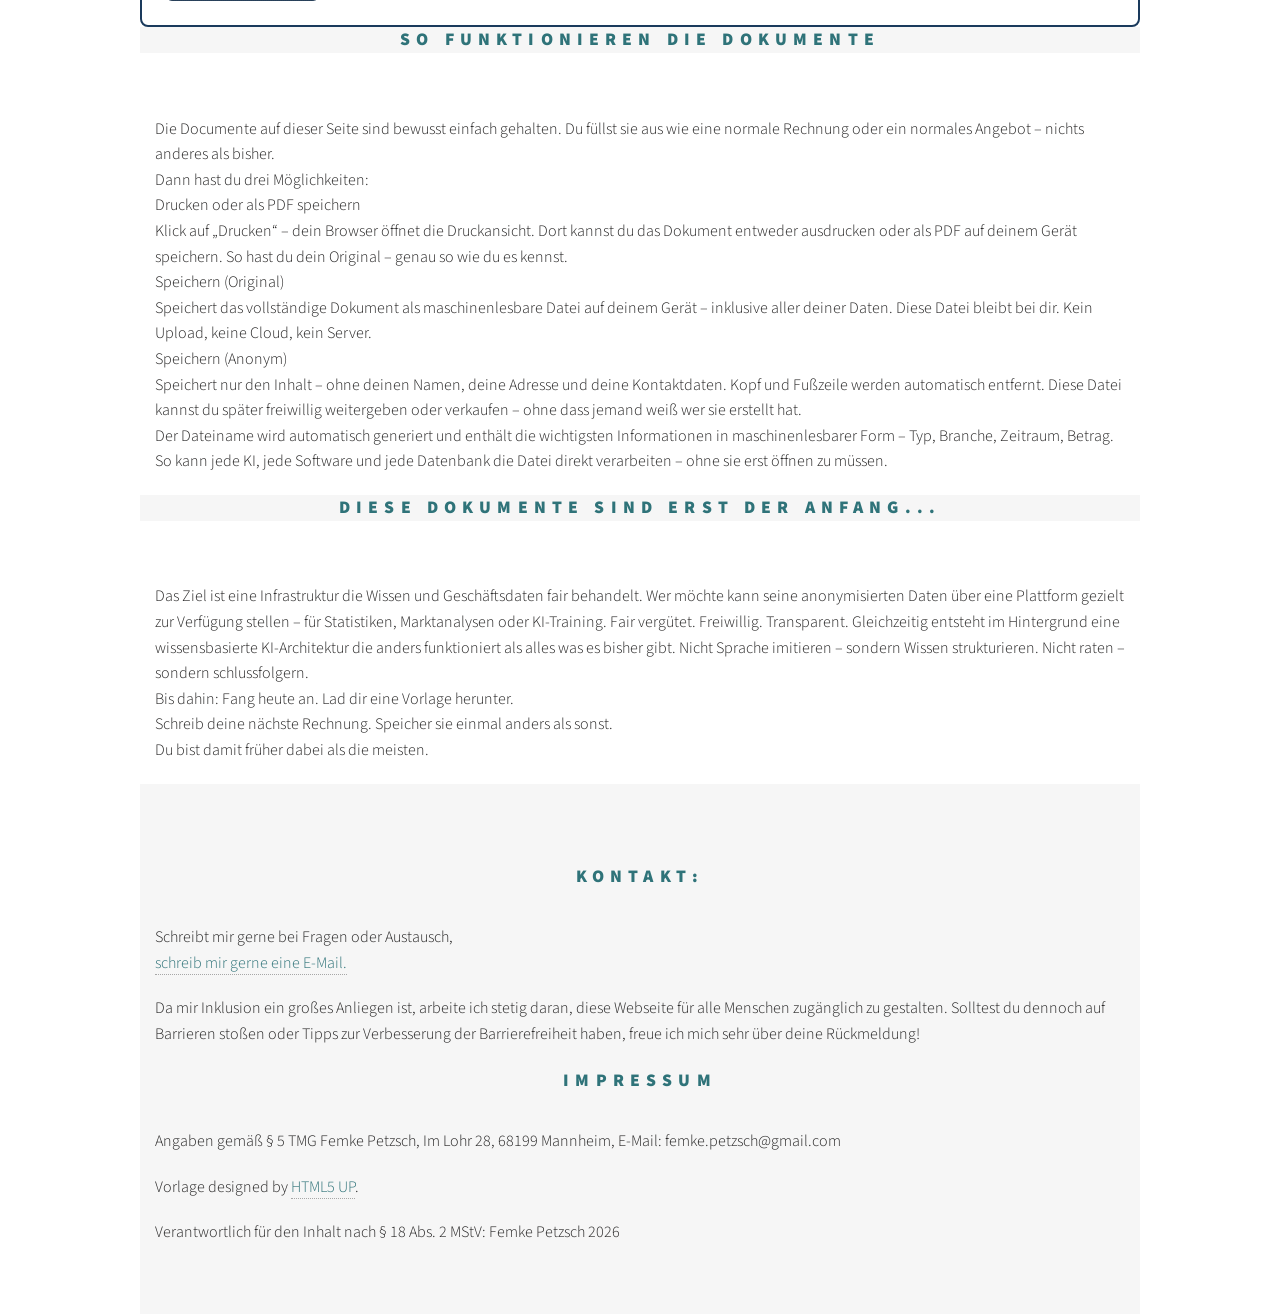
==== commit 172a2bc9: "Add files via upload" ====
--- a/index.html
+++ b/index.html
@@ -40,7 +40,7 @@
 
 				<!-- Logo -->
 
-				<img src="logo.png" alt="WissensWerkzeuge Logo - Tools für strukturierte Daten">
+
 				<h1>WissensWerkzeuge by Femke</h1><br />
 				<p>In einer Welt von KI und Automatisierung sind strukturierte Daten das neue Gold.
 					<br />WissensWerkzeuge
@@ -111,27 +111,7 @@
 					werden kann.<br /> Ein Klick – alles übertragen.</p>
 				<a href="angebot.html" class="karten-btn">Zum Formular →</a>
 			</div>
-			<div class="karte">
-				<h3>Problemanalyse</h3>
-				<p>Erstelle eine Problemanalyse
-					<br /> Ein Klick – alles übertragen.
-				</p>
-				<a href="problemloesung.html" class="karten-btn">Zum Formular →</a>
-			</div>
-			<div class="karte">
-				<h3>Projektsheet</h3>
-				<p>Erstelle ein Projektsheet
-					<br /> Ein Klick – alles übertragen.
-				</p>
-				<a href="projektblatt.html" class="karten-btn">Zum Formular →</a>
-			</div>
-			<div class="karte">
-				<h3>Forschungsbericht</h3>
-				<p>Erstelle ein Forschungsbericht
-					<br /> Ein Klick – alles übertragen.
-				</p>
-				<a href="forschungsbericht-formular.html" class="karten-btn">Zum Formular →</a>
-			</div>
+
 		</section>
 	</div>
 	<div class="container">
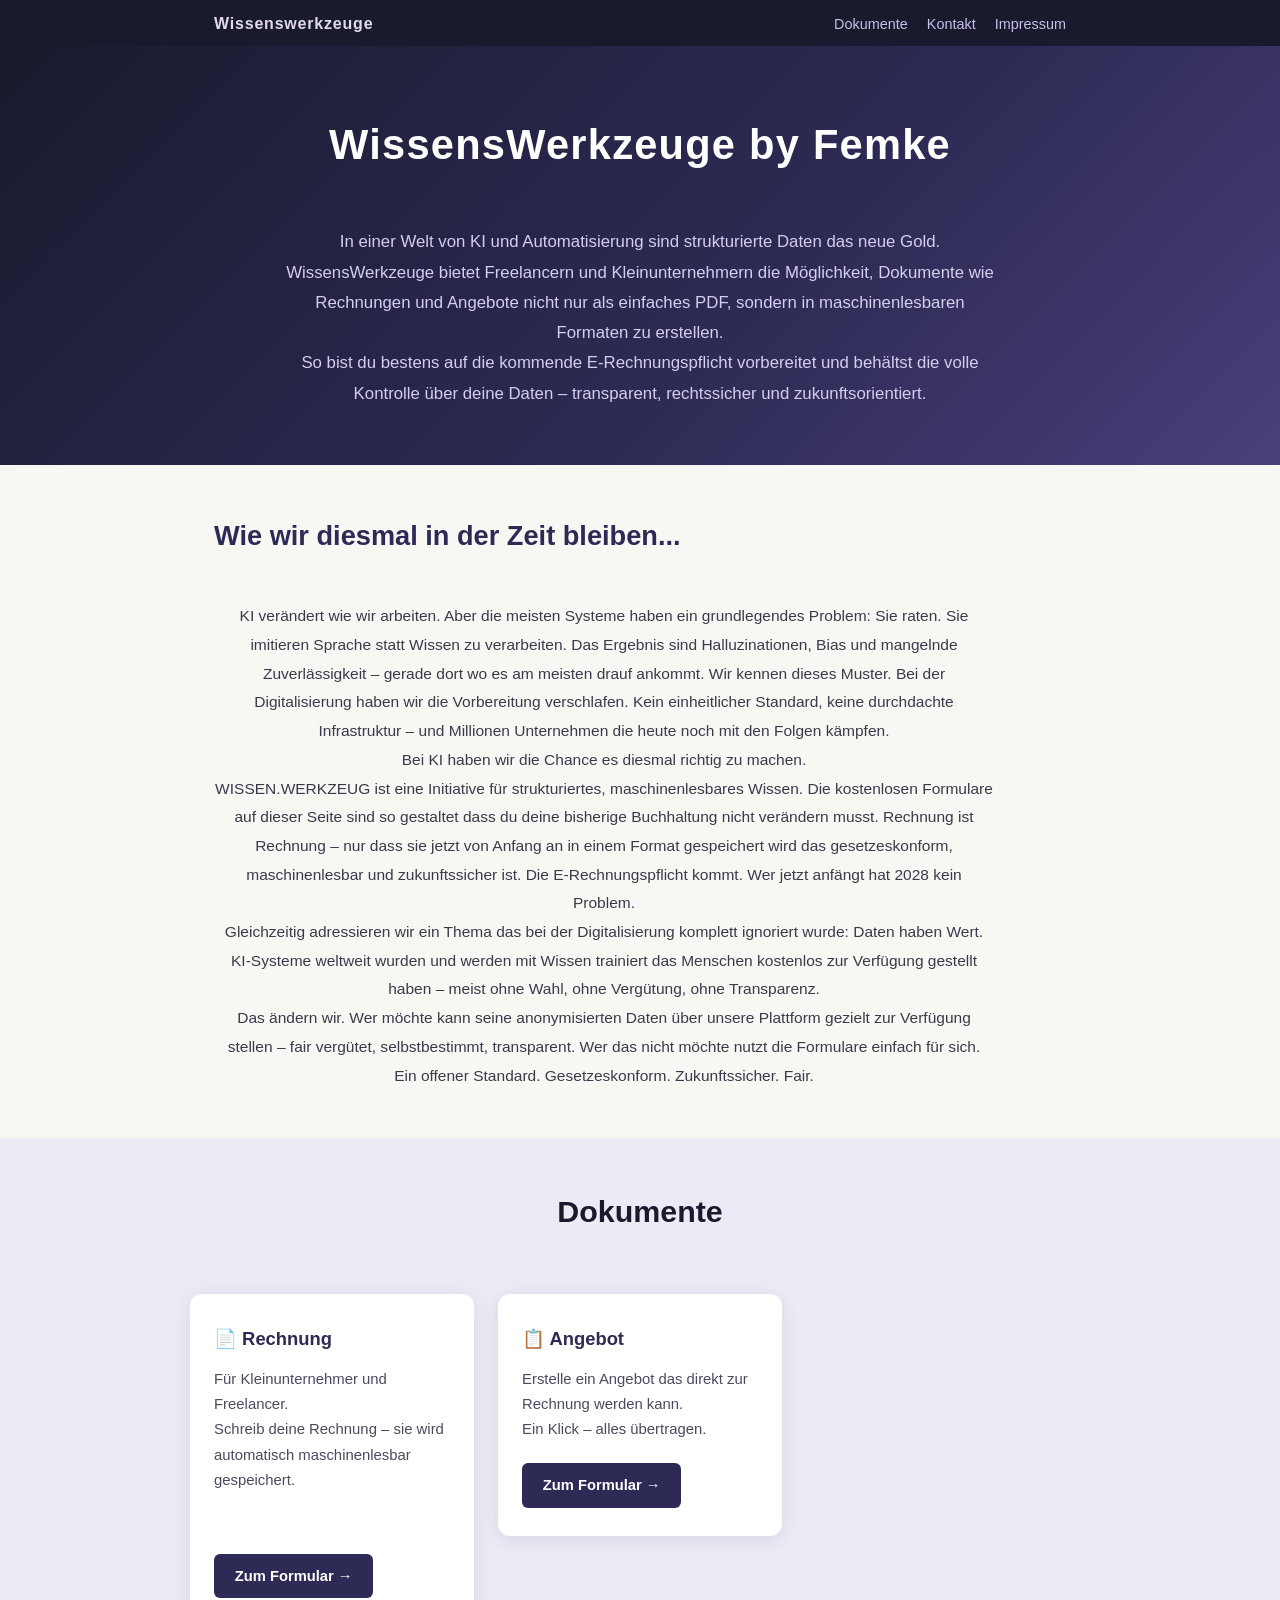
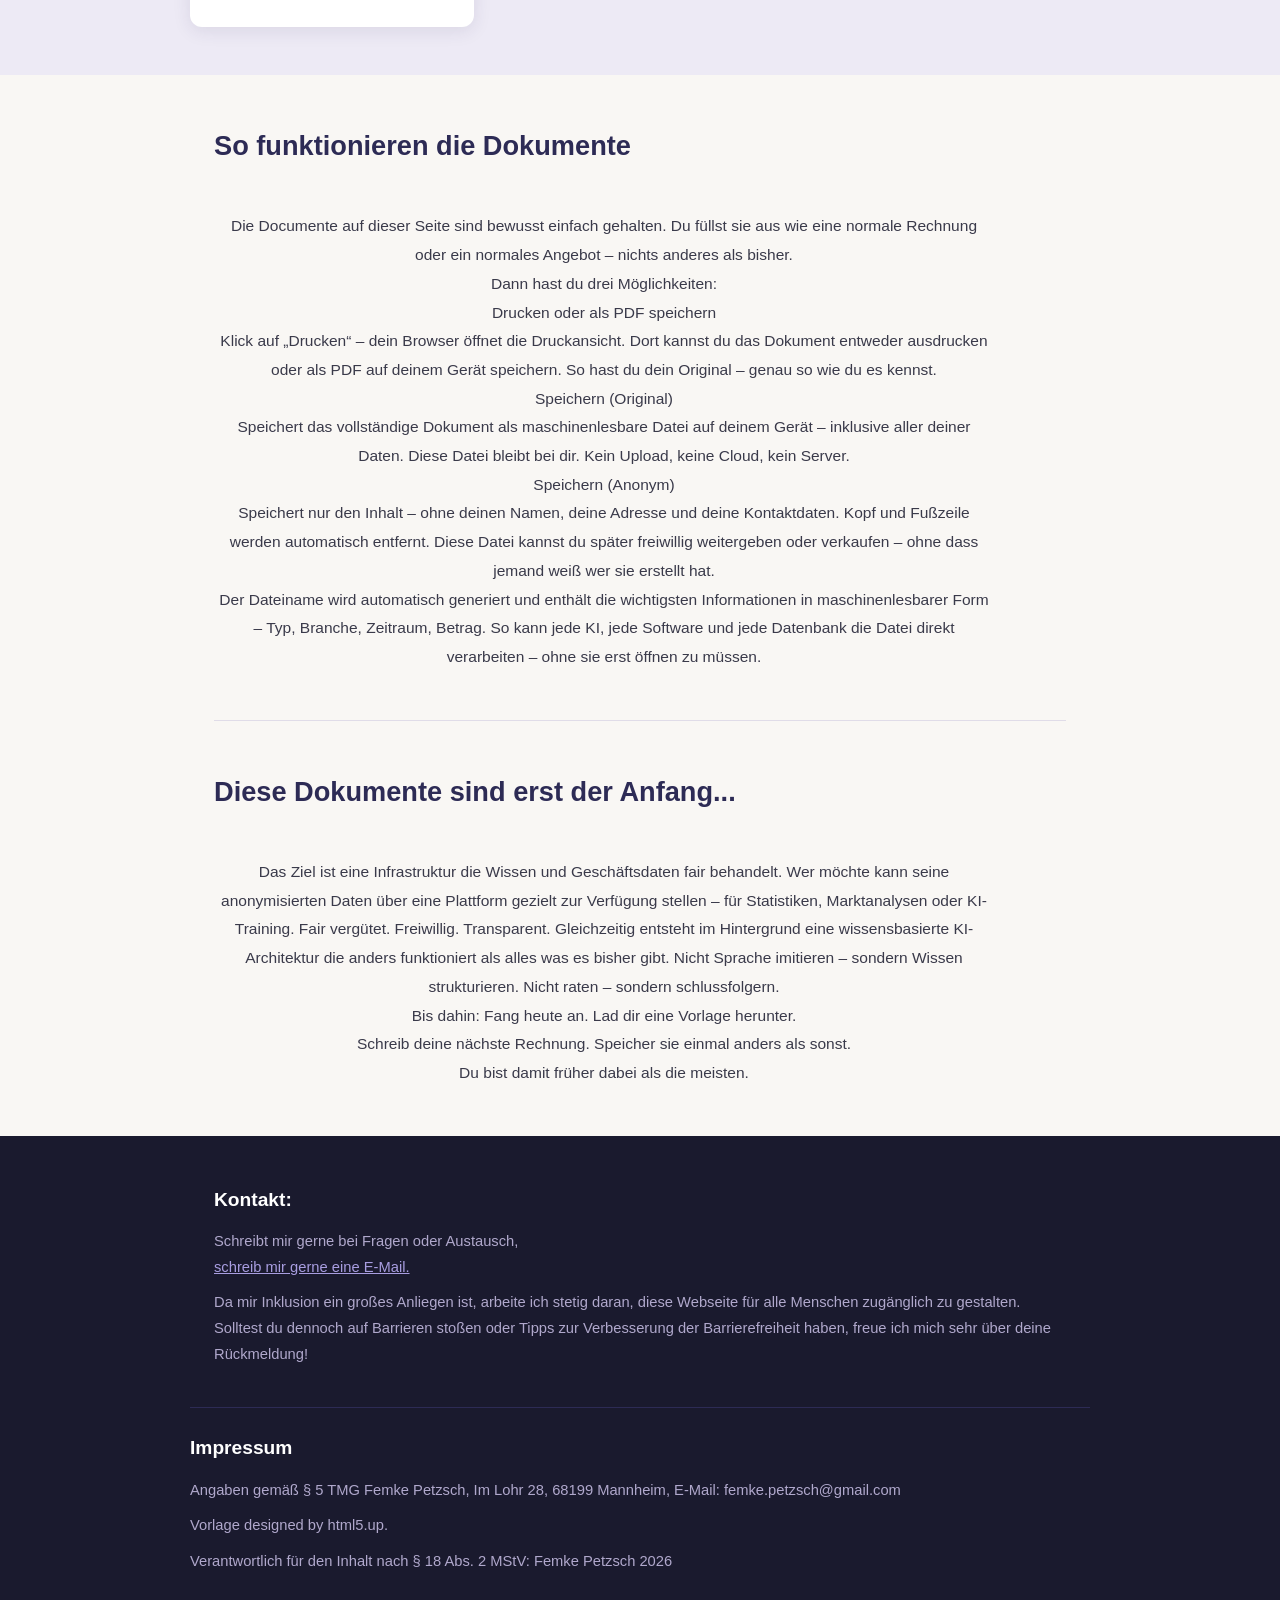
==== commit 3de8e896: "Add files via upload" ====
--- a/index.html
+++ b/index.html
@@ -1,9 +1,4 @@
 <!DOCTYPE HTML>
-<!--
-	Phantom by HTML5 UP
-	html5up.net | @ajlkn
-	Free for personal and commercial use under the CCA 3.0 license (html5up.net/license)
--->
 <html>
 
 <head>
@@ -18,10 +13,10 @@
 	</noscript>
 </head>
 
-<body class="is-preload">
-	<!-- Wrapper -->
+<body>
+
 	<div id="wrapper">
-		<!-- Menu -->
+
 		<header>
 			<div class="container">
 				<h2>Wissenswerkzeuge</h2><br />
@@ -34,11 +29,11 @@
 				</nav>
 			</div>
 		</header>
-		<!-- Header -->
+
 		<header id="header">
 			<div class="logo">
 
-				<!-- Logo -->
+
 
 
 				<h1>WissensWerkzeuge by Femke</h1><br />
@@ -57,8 +52,8 @@
 		</header>
 
 
-		<!-- Main -->
-		<div id="main">
+
+		<div class="container">
 			<div class="beschreibung">
 				<header>
 
@@ -179,7 +174,7 @@
 
 </body>
 
-<!-- Footer -->
+
 <footer id="footer">
 	<div class="container">
 		<section id="kontakt" tabindex="0">
@@ -203,7 +198,7 @@
 				Im Lohr 28, 68199 Mannheim,
 				E‑Mail: femke.petzsch@gmail.com
 			</p>
-			<p>Vorlage designed by <a href="http://html5up.net">HTML5 UP</a>.</p>
+			<p>Vorlage designed by html5.up.</p>
 			<p>Verantwortlich für den Inhalt nach § 18 Abs. 2 MStV:
 				Femke Petzsch 2026</p>
 		</div>
--- a/main.css
+++ b/main.css
@@ -1,3511 +1,315 @@
 @import url(fontawesome-all.min.css);
 @import url("https://fonts.googleapis.com/css?family=Source+Sans+Pro:300,700,900");
 
-/*
-	Phantom by HTML5 UP
-	html5up.net | @ajlkn
-	Free for personal and commercial use under the CCA 3.0 license (html5up.net/license)
-*/
-* {
+*,
+*::before,
+*::after {
+	box-sizing: border-box;
 	margin: 0;
 	padding: 0;
-	box-sizing: border-box;
-}
-
-html,
-body,
-div,
-span,
-applet,
-object,
-iframe,
-h1,
-h2,
-h3,
-h4,
-h5,
-h6,
-p,
-blockquote,
-pre,
-a,
-abbr,
-acronym,
-address,
-big,
-cite,
-code,
-del,
-dfn,
-em,
-img,
-ins,
-kbd,
-q,
-s,
-samp,
-small,
-strike,
-strong,
-sub,
-sup,
-tt,
-var,
-b,
-u,
-i,
-center,
-dl,
-dt,
-dd,
-ol,
-ul,
-li,
-fieldset,
-form,
-label,
-legend,
-table,
-caption,
-tbody,
-tfoot,
-thead,
-tr,
-th,
-td,
-article,
-aside,
-canvas,
-details,
-embed,
-figure,
-figcaption,
-footer,
-header,
-hgroup,
-menu,
-nav,
-output,
-ruby,
-section,
-summary,
-time,
-mark,
-audio,
-video {
-	margin: 0;
-	padding: 0;
-	border: 0;
-	font-size: 100%;
-	font: inherit;
-	vertical-align: baseline;
-}
-
-article,
-aside,
-details,
-figcaption,
-figure,
-footer,
-header,
-hgroup,
-menu,
-nav,
-section {
-	max-width: 1000px;
+}
+
+html {
+	scroll-behavior: smooth;
+}
+
+body {
+	font-family: 'Segoe UI', Arial, sans-serif;
+	font-size: 1rem;
+	line-height: 1.7;
+	color: #2c2c2c;
+	background: #f9f7f4;
+}
+
+/* ===========================
+   CONTAINER
+=========================== */
+.container {
+	max-width: 900px;
 	margin: 0 auto;
-	display: block;
-
-}
-
-body {
-	line-height: 1;
-	padding-left: 40px;
-	padding-right: 40px;
-}
-
-ol,
-ul {
+	padding: 0 1.5rem;
+}
+
+/* ===========================
+   TOP NAV (small bar)
+=========================== */
+body>#wrapper>header:first-child {
+	background: #1a1a2e;
+	padding: 0.6rem 0;
+}
+
+body>#wrapper>header:first-child .container {
+	display: flex;
+	align-items: center;
+	justify-content: space-between;
+	flex-wrap: wrap;
+	gap: 0.5rem;
+}
+
+body>#wrapper>header:first-child h2 {
+	color: #e0d9f0;
+	font-size: 1rem;
+	font-weight: 600;
+	letter-spacing: 0.05em;
+}
+
+body>#wrapper>header:first-child nav ul {
 	list-style: none;
 	display: flex;
-	padding: 0;
-	margin: 0;
-	gap: 20px;
-	justify-content: center;
-}
-
-blockquote,
-q {
-	quotes: none;
-}
-
-blockquote:before,
-blockquote:after,
-q:before,
-q:after {
-	content: '';
-	content: none;
-}
-
-table {
-	border-collapse: collapse;
-	border-spacing: 0;
-}
-
-body {
-	-webkit-text-size-adjust: none;
-}
-
-mark {
-	background-color: transparent;
-	color: inherit;
-}
-
-input::-moz-focus-inner {
-	border: 0;
-	padding: 0;
-}
-
-input,
-select,
-textarea {
-	-moz-appearance: none;
-	-webkit-appearance: none;
-	-ms-appearance: none;
-	appearance: none;
-}
-
-.formular-karten {
+	gap: 1.2rem;
+	flex-wrap: wrap;
+}
+
+body>#wrapper>header:first-child nav ul li a {
+	color: #c9bfe8;
+	text-decoration: none;
+	font-size: 0.9rem;
+	transition: color 0.2s;
+}
+
+body>#wrapper>header:first-child nav ul li a:hover {
+	color: #fff;
+}
+
+/* ===========================
+   HERO HEADER
+=========================== */
+#header {
+	background: linear-gradient(135deg, #1a1a2e 0%, #2d2b55 60%, #4a3f7a 100%);
+	color: #f0ecff;
+	padding: 4rem 1.5rem 3.5rem;
+	text-align: center;
+}
+
+#header .logo h1 {
+	font-size: clamp(1.6rem, 5vw, 2.6rem);
+	font-weight: 700;
+	letter-spacing: 0.03em;
+	margin-bottom: 1.2rem;
+	color: #fff;
+}
+
+#header .logo p {
+	max-width: 720px;
+	margin: 0 auto;
+	font-size: clamp(0.95rem, 2.5vw, 1.05rem);
+	color: #d4cef0;
+	line-height: 1.8;
+}
+
+/* ===========================
+   BESCHREIBUNG SECTIONS
+=========================== */
+.beschreibung {
+	padding: 3rem 0;
+	border-bottom: 1px solid #e0dce8;
+}
+
+.beschreibung:last-child {
+	border-bottom: none;
+}
+
+.beschreibung header h2 {
+	font-size: clamp(1.2rem, 3.5vw, 1.7rem);
+	color: #2d2b55;
+	margin-bottom: 1rem;
+	font-weight: 700;
+}
+
+.beschreibung header p {
+	text-align: center;
+	color: #3a3a4a;
+	font-size: 0.97rem;
+	line-height: 1.85;
+	max-width: 780px;
+}
+
+/* ===========================
+   DOKUMENTE SECTION
+=========================== */
+.doc {
+	background: #edeaf5;
+	padding: 3rem 1.5rem;
+}
+
+#doc {
+	max-width: 900px;
+	margin: 0 auto;
+}
+
+#doc h2 {
+	font-size: clamp(1.3rem, 4vw, 1.9rem);
+	color: #1a1a2e;
+	margin-bottom: 2rem;
+	font-weight: 700;
+	text-align: center;
+}
+
+#doc {
+	display: grid;
+	grid-template-columns: repeat(auto-fit, minmax(260px, 1fr));
+	gap: 1.5rem;
+	align-items: start;
+}
+
+/* h2 spans full width above cards */
+#doc h2 {
+	grid-column: 1 / -1;
+}
+
+/* ===========================
+   KARTEN
+=========================== */
+.karte {
+	background: #fff;
+	border-radius: 12px;
+	padding: 1.8rem 1.5rem;
+	box-shadow: 0 4px 18px rgba(45, 43, 85, 0.1);
 	display: flex;
-	gap: 20px;
-	margin: 40px 0;
-	flex-wrap: wrap;
-}
-
-.karte {
+	flex-direction: column;
+	gap: 0.8rem;
+	transition: transform 0.2s, box-shadow 0.2s;
+}
+
+.karte:hover {
+	transform: translateY(-4px);
+	box-shadow: 0 8px 28px rgba(45, 43, 85, 0.16);
+}
+
+.karte h3 {
+	font-size: 1.15rem;
+	color: #2d2b55;
+	font-weight: 700;
+}
+
+.karte p {
+	font-size: 0.93rem;
+	color: #4a4a60;
+	line-height: 1.7;
 	flex: 1;
-	min-width: 250px;
-	background: white;
-	border: 2px solid #1A3A5C;
-	border-radius: 8px;
-	padding: 24px;
-}
-
-.karte h3 {
-	color: #1A3A5C;
-	margin-bottom: 12px;
-	font-size: 20px;
 }
 
 .karten-btn {
 	display: inline-block;
-	margin-top: 16px;
-	background: #1A3A5C;
-	color: white;
-	padding: 10px 20px;
+	margin-top: 0.5rem;
+	padding: 0.6rem 1.3rem;
+	background: #2d2b55;
+	color: #fff;
 	border-radius: 6px;
 	text-decoration: none;
-	font-weight: bold;
-}
-
-/* Basic */
-
-@-ms-viewport {
-	width: device-width;
-}
-
-body {
-	-ms-overflow-style: scrollbar;
-}
-
-@media screen and (max-width: 480px) {
-
-	html,
-	body {
-		min-width: 320px;
-	}
-
-}
-
-html {
-	box-sizing: border-box;
-}
-
-*,
-*:before,
-*:after {
-	box-sizing: inherit;
-}
-
-body {
-	background: #ffffff;
-}
-
-body.is-preload *,
-body.is-preload *:before,
-body.is-preload *:after {
-	-moz-animation: none !important;
-	-webkit-animation: none !important;
-	-ms-animation: none !important;
-	animation: none !important;
-	-moz-transition: none !important;
-	-webkit-transition: none !important;
-	-ms-transition: none !important;
-	transition: none !important;
-}
-
-/* Type */
-
-body,
-input,
-select,
-textarea {
-	color: #272626;
-	font-family: "Source Sans Pro", Helvetica, sans-serif;
-	font-size: 16pt;
-	font-weight: 300;
+	font-size: 0.92rem;
+	font-weight: 600;
+	transition: background 0.2s;
+	align-self: flex-start;
+}
+
+.karten-btn:hover {
+	background: #4a3f7a;
+}
+
+/* ===========================
+   FOOTER
+=========================== */
+#footer {
+	background: #1a1a2e;
+	color: #c9bfe8;
+	padding: 3rem 1.5rem 2rem;
+	margin-top: 0;
+}
+
+#footer .container {
+	max-width: 900px;
+}
+
+#kontakt {
+	margin-bottom: 2.5rem;
+}
+
+#kontakt h2,
+#impressum h2 {
+	color: #fff;
+	font-size: 1.2rem;
+	margin-bottom: 0.8rem;
+	font-weight: 700;
+}
+
+#kontakt p,
+#impressum p {
+	font-size: 0.92rem;
 	line-height: 1.75;
-}
-
-@media screen and (max-width: 1680px) {
-
-	body,
-	input,
-	select,
-	textarea {
-		font-size: 14pt;
-	}
-
-}
-
-@media screen and (max-width: 1280px) {
-
-	body,
-	input,
-	select,
-	textarea {
-		font-size: 12pt;
-	}
-
-}
-
-a {
-	-moz-transition: border-bottom-color 0.2s ease, color 0.2s ease;
-	-webkit-transition: border-bottom-color 0.2s ease, color 0.2s ease;
-	-ms-transition: border-bottom-color 0.2s ease, color 0.2s ease;
-	transition: border-bottom-color 0.2s ease, color 0.2s ease;
-	text-decoration: none;
-	color: #2f7379;
-	border-bottom: dotted 1px rgba(88, 88, 88, 0.5);
-}
-
-a:hover {
-	border-bottom-color: transparent;
-	color: #f2849e !important;
-}
-
-strong,
-b {
-	font-weight: 900;
-}
-
-em,
-i {
-	font-style: italic;
-}
-
-p {
-	margin: 0 0 2em 0;
-	line-height: 1.6;
-	margin-bottom: 20px;
-	padding: 0 15px;
-}
-
-h1 {
-	color: #23abb8;
-	font-size: 2em;
-	font-weight: 700;
-	line-height: 1.3;
-	margin: 0 0 1em 0;
-	letter-spacing: -0.035em;
-}
-
-h1 a {
-	color: inherit;
-}
-
-@media screen and (max-width: 736px) {
-
-	h1 {
-		font-size: 2em;
-		margin: 0 0 1em 0;
-	}
-
-}
-
-@media screen and (max-width: 360px) {
-
-	h1 {
-		font-size: 1.75em;
-	}
-
-}
-
-h2,
-h3,
-h4,
-h5,
-h6 {
-	color: #2f7379;
-	font-weight: 900;
-	line-height: 1.5;
-	margin: 0 0 2em 0;
-	text-transform: uppercase;
-	letter-spacing: 0.35em;
-	background-color: #f6f6f6;
-	text-align: center;
-}
-
-h2 a,
-h3 a,
-h4 a,
-h5 a,
-h6 a {
-	color: inherit;
-}
-
-h2 {
-	font-size: 1.1em;
-}
-
-h3 {
-	font-size: 1em;
-}
-
-h4 {
-	font-size: 0.8em;
-}
-
-h5 {
-	font-size: 0.8em;
-}
-
-h6 {
-	font-size: 0.8em;
-}
-
-@media screen and (max-width: 980px) {
-
-	h1 br,
-	h2 br,
-	h3 br,
-	h4 br,
-	h5 br,
-	h6 br {
-		display: none;
-	}
-
-}
-
-@media screen and (max-width: 736px) {
-
-	h2 {
-		font-size: 1em;
-	}
-
-	h3 {
-		font-size: 0.8em;
-	}
-
-}
-
-sub {
-	font-size: 0.8em;
-	position: relative;
-	top: 0.5em;
-}
-
-sup {
-	font-size: 0.8em;
-	position: relative;
-	top: -0.5em;
-}
-
-blockquote {
-	border-left: solid 4px #c9c9c9;
-	font-style: italic;
-	margin: 0 0 2em 0;
-	padding: 0.5em 0 0.5em 2em;
-}
-
-code {
-	background: rgba(144, 144, 144, 0.075);
-	border-radius: 4px;
-	border: solid 1px #c9c9c9;
-	font-family: "Courier New", monospace;
-	font-size: 0.9em;
-	margin: 0 0.25em;
-	padding: 0.25em 0.65em;
-}
-
-pre {
-	-webkit-overflow-scrolling: touch;
-	font-family: "Courier New", monospace;
-	font-size: 0.9em;
-	margin: 0 0 2em 0;
-}
-
-pre code {
-	display: block;
-	line-height: 1.75;
-	padding: 1em 1.5em;
-	overflow-x: auto;
-}
-
-hr {
-	border: 0;
-	border-bottom: solid 1px #c9c9c9;
-	margin: 2em 0;
-}
-
-hr.major {
-	margin: 3em 0;
-}
-
-.align-left {
-	text-align: left;
-}
-
-.align-center {
-	text-align: center;
-}
-
-.align-right {
-	text-align: right;
-}
-
-/* Row */
-
-.row {
-	display: flex;
-	flex-wrap: wrap;
-	box-sizing: border-box;
-	align-items: stretch;
-}
-
-.row>* {
-	box-sizing: border-box;
-}
-
-.row.gtr-uniform>*> :last-child {
-	margin-bottom: 0;
-}
-
-.row.aln-left {
-	justify-content: flex-start;
-}
-
-.row.aln-center {
-	justify-content: center;
-}
-
-.row.aln-right {
-	justify-content: flex-end;
-}
-
-.row.aln-top {
-	align-items: flex-start;
-}
-
-.row.aln-middle {
-	align-items: center;
-}
-
-.row.aln-bottom {
-	align-items: flex-end;
-}
-
-.row>.imp {
-	order: -1;
-}
-
-.row>.col-1 {
-	width: 8.33333%;
-}
-
-.row>.off-1 {
-	margin-left: 8.33333%;
-}
-
-.row>.col-2 {
-	width: 16.66667%;
-}
-
-.row>.off-2 {
-	margin-left: 16.66667%;
-}
-
-.row>.col-3 {
-	width: 25%;
-}
-
-.row>.off-3 {
-	margin-left: 25%;
-}
-
-.row>.col-4 {
-	width: 33.33333%;
-}
-
-.row>.off-4 {
-	margin-left: 33.33333%;
-}
-
-.row>.col-5 {
-	width: 41.66667%;
-}
-
-.row>.off-5 {
-	margin-left: 41.66667%;
-}
-
-.row>.col-6 {
-	width: 50%;
-}
-
-.row>.off-6 {
-	margin-left: 50%;
-}
-
-.row>.col-7 {
-	width: 58.33333%;
-}
-
-.row>.off-7 {
-	margin-left: 58.33333%;
-}
-
-.row>.col-8 {
-	width: 66.66667%;
-}
-
-.row>.off-8 {
-	margin-left: 66.66667%;
-}
-
-.row>.col-9 {
-	width: 75%;
-}
-
-.row>.off-9 {
-	margin-left: 75%;
-}
-
-.row>.col-10 {
-	width: 83.33333%;
-}
-
-.row>.off-10 {
-	margin-left: 83.33333%;
-}
-
-.row>.col-11 {
-	width: 91.66667%;
-}
-
-.row>.off-11 {
-	margin-left: 91.66667%;
-}
-
-.row>.col-12 {
-	width: 100%;
-}
-
-.row>.off-12 {
-	margin-left: 100%;
-}
-
-.row.gtr-0 {
-	margin-top: 0;
-	margin-left: 0em;
-}
-
-.row.gtr-0>* {
-	padding: 0 0 0 0em;
-}
-
-.row.gtr-0.gtr-uniform {
-	margin-top: 0em;
-}
-
-.row.gtr-0.gtr-uniform>* {
-	padding-top: 0em;
-}
-
-.row.gtr-25 {
-	margin-top: 0;
-	margin-left: -0.5em;
-}
-
-.row.gtr-25>* {
-	padding: 0 0 0 0.5em;
-}
-
-.row.gtr-25.gtr-uniform {
-	margin-top: -0.5em;
-}
-
-.row.gtr-25.gtr-uniform>* {
-	padding-top: 0.5em;
-}
-
-.row.gtr-50 {
-	margin-top: 0;
-	margin-left: -1em;
-}
-
-.row.gtr-50>* {
-	padding: 0 0 0 1em;
-}
-
-.row.gtr-50.gtr-uniform {
-	margin-top: -1em;
-}
-
-.row.gtr-50.gtr-uniform>* {
-	padding-top: 1em;
-}
-
-.row {
-	margin-top: 0;
-	margin-left: -2em;
-}
-
-.row>* {
-	padding: 0 0 0 2em;
-}
-
-.row.gtr-uniform {
-	margin-top: -2em;
-}
-
-.row.gtr-uniform>* {
-	padding-top: 2em;
-}
-
-.row.gtr-150 {
-	margin-top: 0;
-	margin-left: -3em;
-}
-
-.row.gtr-150>* {
-	padding: 0 0 0 3em;
-}
-
-.row.gtr-150.gtr-uniform {
-	margin-top: -3em;
-}
-
-.row.gtr-150.gtr-uniform>* {
-	padding-top: 3em;
-}
-
-.row.gtr-200 {
-	margin-top: 0;
-	margin-left: -4em;
-}
-
-.row.gtr-200>* {
-	padding: 0 0 0 4em;
-}
-
-.row.gtr-200.gtr-uniform {
-	margin-top: -4em;
-}
-
-.row.gtr-200.gtr-uniform>* {
-	padding-top: 4em;
-}
-
-@media screen and (max-width: 1680px) {
-
-	.row {
-		display: flex;
-		flex-wrap: wrap;
-		box-sizing: border-box;
-		align-items: stretch;
-	}
-
-	.row>* {
-		box-sizing: border-box;
-	}
-
-	.row.gtr-uniform>*> :last-child {
-		margin-bottom: 0;
-	}
-
-	.row.aln-left {
-		justify-content: flex-start;
-	}
-
-	.row.aln-center {
-		justify-content: center;
-	}
-
-	.row.aln-right {
-		justify-content: flex-end;
-	}
-
-	.row.aln-top {
+	color: #b0a8cc;
+	margin-bottom: 0.6rem;
+}
+
+#kontakt a {
+	color: #a89de0;
+	text-decoration: underline;
+}
+
+#kontakt a:hover {
+	color: #fff;
+}
+
+#impressum {
+	border-top: 1px solid #2d2b55;
+	padding-top: 1.5rem;
+	max-width: 900px;
+	margin: 0 auto;
+}
+
+.legal-info p {
+	font-size: 0.85rem;
+	color: #8880a8;
+}
+
+/* ===========================
+   MOBILE – max 600px
+=========================== */
+@media (max-width: 480px) {
+	body>#wrapper>header:first-child .container {
+		flex-direction: column;
 		align-items: flex-start;
 	}
 
-	.row.aln-middle {
-		align-items: center;
-	}
-
-	.row.aln-bottom {
-		align-items: flex-end;
-	}
-
-	.row>.imp-xlarge {
-		order: -1;
-	}
-
-	.row>.col-1-xlarge {
-		width: 8.33333%;
-	}
-
-	.row>.off-1-xlarge {
-		margin-left: 8.33333%;
-	}
-
-	.row>.col-2-xlarge {
-		width: 16.66667%;
-	}
-
-	.row>.off-2-xlarge {
-		margin-left: 16.66667%;
-	}
-
-	.row>.col-3-xlarge {
-		width: 25%;
-	}
-
-	.row>.off-3-xlarge {
-		margin-left: 25%;
-	}
-
-	.row>.col-4-xlarge {
-		width: 33.33333%;
-	}
-
-	.row>.off-4-xlarge {
-		margin-left: 33.33333%;
-	}
-
-	.row>.col-5-xlarge {
-		width: 41.66667%;
-	}
-
-	.row>.off-5-xlarge {
-		margin-left: 41.66667%;
-	}
-
-	.row>.col-6-xlarge {
-		width: 50%;
-	}
-
-	.row>.off-6-xlarge {
-		margin-left: 50%;
-	}
-
-	.row>.col-7-xlarge {
-		width: 58.33333%;
-	}
-
-	.row>.off-7-xlarge {
-		margin-left: 58.33333%;
-	}
-
-	.row>.col-8-xlarge {
-		width: 66.66667%;
-	}
-
-	.row>.off-8-xlarge {
-		margin-left: 66.66667%;
-	}
-
-	.row>.col-9-xlarge {
-		width: 75%;
-	}
-
-	.row>.off-9-xlarge {
-		margin-left: 75%;
-	}
-
-	.row>.col-10-xlarge {
-		width: 83.33333%;
-	}
-
-	.row>.off-10-xlarge {
-		margin-left: 83.33333%;
-	}
-
-	.row>.col-11-xlarge {
-		width: 91.66667%;
-	}
-
-	.row>.off-11-xlarge {
-		margin-left: 91.66667%;
-	}
-
-	.row>.col-12-xlarge {
-		width: 100%;
-	}
-
-	.row>.off-12-xlarge {
-		margin-left: 100%;
-	}
-
-	.row.gtr-0 {
-		margin-top: 0;
-		margin-left: 0em;
-	}
-
-	.row.gtr-0>* {
-		padding: 0 0 0 0em;
-	}
-
-	.row.gtr-0.gtr-uniform {
-		margin-top: 0em;
-	}
-
-	.row.gtr-0.gtr-uniform>* {
-		padding-top: 0em;
-	}
-
-	.row.gtr-25 {
-		margin-top: 0;
-		margin-left: -0.5em;
-	}
-
-	.row.gtr-25>* {
-		padding: 0 0 0 0.5em;
-	}
-
-	.row.gtr-25.gtr-uniform {
-		margin-top: -0.5em;
-	}
-
-	.row.gtr-25.gtr-uniform>* {
-		padding-top: 0.5em;
-	}
-
-	.row.gtr-50 {
-		margin-top: 0;
-		margin-left: -1em;
-	}
-
-	.row.gtr-50>* {
-		padding: 0 0 0 1em;
-	}
-
-	.row.gtr-50.gtr-uniform {
-		margin-top: -1em;
-	}
-
-	.row.gtr-50.gtr-uniform>* {
-		padding-top: 1em;
-	}
-
-	.row {
-		margin-top: 0;
-		margin-left: -2em;
-	}
-
-	.row>* {
-		padding: 0 0 0 2em;
-	}
-
-	.row.gtr-uniform {
-		margin-top: -2em;
-	}
-
-	.row.gtr-uniform>* {
-		padding-top: 2em;
-	}
-
-	.row.gtr-150 {
-		margin-top: 0;
-		margin-left: -3em;
-	}
-
-	.row.gtr-150>* {
-		padding: 0 0 0 3em;
-	}
-
-	.row.gtr-150.gtr-uniform {
-		margin-top: -3em;
-	}
-
-	.row.gtr-150.gtr-uniform>* {
-		padding-top: 3em;
-	}
-
-	.row.gtr-200 {
-		margin-top: 0;
-		margin-left: -4em;
-	}
-
-	.row.gtr-200>* {
-		padding: 0 0 0 4em;
-	}
-
-	.row.gtr-200.gtr-uniform {
-		margin-top: -4em;
-	}
-
-	.row.gtr-200.gtr-uniform>* {
-		padding-top: 4em;
-	}
-
-}
-
-@media screen and (max-width: 1280px) {
-
-	.row {
-		display: flex;
-		flex-wrap: wrap;
-		box-sizing: border-box;
-		align-items: stretch;
-	}
-
-	.row>* {
-		box-sizing: border-box;
-	}
-
-	.row.gtr-uniform>*> :last-child {
-		margin-bottom: 0;
-	}
-
-	.row.aln-left {
-		justify-content: flex-start;
-	}
-
-	.row.aln-center {
-		justify-content: center;
-	}
-
-	.row.aln-right {
-		justify-content: flex-end;
-	}
-
-	.row.aln-top {
-		align-items: flex-start;
-	}
-
-	.row.aln-middle {
-		align-items: center;
-	}
-
-	.row.aln-bottom {
-		align-items: flex-end;
-	}
-
-	.row>.imp-large {
-		order: -1;
-	}
-
-	.row>.col-1-large {
-		width: 8.33333%;
-	}
-
-	.row>.off-1-large {
-		margin-left: 8.33333%;
-	}
-
-	.row>.col-2-large {
-		width: 16.66667%;
-	}
-
-	.row>.off-2-large {
-		margin-left: 16.66667%;
-	}
-
-	.row>.col-3-large {
-		width: 25%;
-	}
-
-	.row>.off-3-large {
-		margin-left: 25%;
-	}
-
-	.row>.col-4-large {
-		width: 33.33333%;
-	}
-
-	.row>.off-4-large {
-		margin-left: 33.33333%;
-	}
-
-	.row>.col-5-large {
-		width: 41.66667%;
-	}
-
-	.row>.off-5-large {
-		margin-left: 41.66667%;
-	}
-
-	.row>.col-6-large {
-		width: 50%;
-	}
-
-	.row>.off-6-large {
-		margin-left: 50%;
-	}
-
-	.row>.col-7-large {
-		width: 58.33333%;
-	}
-
-	.row>.off-7-large {
-		margin-left: 58.33333%;
-	}
-
-	.row>.col-8-large {
-		width: 66.66667%;
-	}
-
-	.row>.off-8-large {
-		margin-left: 66.66667%;
-	}
-
-	.row>.col-9-large {
-		width: 75%;
-	}
-
-	.row>.off-9-large {
-		margin-left: 75%;
-	}
-
-	.row>.col-10-large {
-		width: 83.33333%;
-	}
-
-	.row>.off-10-large {
-		margin-left: 83.33333%;
-	}
-
-	.row>.col-11-large {
-		width: 91.66667%;
-	}
-
-	.row>.off-11-large {
-		margin-left: 91.66667%;
-	}
-
-	.row>.col-12-large {
-		width: 100%;
-	}
-
-	.row>.off-12-large {
-		margin-left: 100%;
-	}
-
-	.row.gtr-0 {
-		margin-top: 0;
-		margin-left: 0em;
-	}
-
-	.row.gtr-0>* {
-		padding: 0 0 0 0em;
-	}
-
-	.row.gtr-0.gtr-uniform {
-		margin-top: 0em;
-	}
-
-	.row.gtr-0.gtr-uniform>* {
-		padding-top: 0em;
-	}
-
-	.row.gtr-25 {
-		margin-top: 0;
-		margin-left: -0.5em;
-	}
-
-	.row.gtr-25>* {
-		padding: 0 0 0 0.5em;
-	}
-
-	.row.gtr-25.gtr-uniform {
-		margin-top: -0.5em;
-	}
-
-	.row.gtr-25.gtr-uniform>* {
-		padding-top: 0.5em;
-	}
-
-	.row.gtr-50 {
-		margin-top: 0;
-		margin-left: -1em;
-	}
-
-	.row.gtr-50>* {
-		padding: 0 0 0 1em;
-	}
-
-	.row.gtr-50.gtr-uniform {
-		margin-top: -1em;
-	}
-
-	.row.gtr-50.gtr-uniform>* {
-		padding-top: 1em;
-	}
-
-	.row {
-		margin-top: 0;
-		margin-left: -2em;
-	}
-
-	.row>* {
-		padding: 0 0 0 2em;
-	}
-
-	.row.gtr-uniform {
-		margin-top: -2em;
-	}
-
-	.row.gtr-uniform>* {
-		padding-top: 2em;
-	}
-
-	.row.gtr-150 {
-		margin-top: 0;
-		margin-left: -3em;
-	}
-
-	.row.gtr-150>* {
-		padding: 0 0 0 3em;
-	}
-
-	.row.gtr-150.gtr-uniform {
-		margin-top: -3em;
-	}
-
-	.row.gtr-150.gtr-uniform>* {
-		padding-top: 3em;
-	}
-
-	.row.gtr-200 {
-		margin-top: 0;
-		margin-left: -4em;
-	}
-
-	.row.gtr-200>* {
-		padding: 0 0 0 4em;
-	}
-
-	.row.gtr-200.gtr-uniform {
-		margin-top: -4em;
-	}
-
-	.row.gtr-200.gtr-uniform>* {
-		padding-top: 4em;
-	}
-
-}
-
-@media screen and (max-width: 980px) {
-
-	.row {
-		display: flex;
-		flex-wrap: wrap;
-		box-sizing: border-box;
-		align-items: stretch;
-	}
-
-	.row>* {
-		box-sizing: border-box;
-	}
-
-	.row.gtr-uniform>*> :last-child {
-		margin-bottom: 0;
-	}
-
-	.row.aln-left {
-		justify-content: flex-start;
-	}
-
-	.row.aln-center {
-		justify-content: center;
-	}
-
-	.row.aln-right {
-		justify-content: flex-end;
-	}
-
-	.row.aln-top {
-		align-items: flex-start;
-	}
-
-	.row.aln-middle {
-		align-items: center;
-	}
-
-	.row.aln-bottom {
-		align-items: flex-end;
-	}
-
-	.row>.imp-medium {
-		order: -1;
-	}
-
-	.row>.col-1-medium {
-		width: 8.33333%;
-	}
-
-	.row>.off-1-medium {
-		margin-left: 8.33333%;
-	}
-
-	.row>.col-2-medium {
-		width: 16.66667%;
-	}
-
-	.row>.off-2-medium {
-		margin-left: 16.66667%;
-	}
-
-	.row>.col-3-medium {
-		width: 25%;
-	}
-
-	.row>.off-3-medium {
-		margin-left: 25%;
-	}
-
-	.row>.col-4-medium {
-		width: 33.33333%;
-	}
-
-	.row>.off-4-medium {
-		margin-left: 33.33333%;
-	}
-
-	.row>.col-5-medium {
-		width: 41.66667%;
-	}
-
-	.row>.off-5-medium {
-		margin-left: 41.66667%;
-	}
-
-	.row>.col-6-medium {
-		width: 50%;
-	}
-
-	.row>.off-6-medium {
-		margin-left: 50%;
-	}
-
-	.row>.col-7-medium {
-		width: 58.33333%;
-	}
-
-	.row>.off-7-medium {
-		margin-left: 58.33333%;
-	}
-
-	.row>.col-8-medium {
-		width: 66.66667%;
-	}
-
-	.row>.off-8-medium {
-		margin-left: 66.66667%;
-	}
-
-	.row>.col-9-medium {
-		width: 75%;
-	}
-
-	.row>.off-9-medium {
-		margin-left: 75%;
-	}
-
-	.row>.col-10-medium {
-		width: 83.33333%;
-	}
-
-	.row>.off-10-medium {
-		margin-left: 83.33333%;
-	}
-
-	.row>.col-11-medium {
-		width: 91.66667%;
-	}
-
-	.row>.off-11-medium {
-		margin-left: 91.66667%;
-	}
-
-	.row>.col-12-medium {
-		width: 100%;
-	}
-
-	.row>.off-12-medium {
-		margin-left: 100%;
-	}
-
-	.row.gtr-0 {
-		margin-top: 0;
-		margin-left: 0em;
-	}
-
-	.row.gtr-0>* {
-		padding: 0 0 0 0em;
-	}
-
-	.row.gtr-0.gtr-uniform {
-		margin-top: 0em;
-	}
-
-	.row.gtr-0.gtr-uniform>* {
-		padding-top: 0em;
-	}
-
-	.row.gtr-25 {
-		margin-top: 0;
-		margin-left: -0.375em;
-	}
-
-	.row.gtr-25>* {
-		padding: 0 0 0 0.375em;
-	}
-
-	.row.gtr-25.gtr-uniform {
-		margin-top: -0.375em;
-	}
-
-	.row.gtr-25.gtr-uniform>* {
-		padding-top: 0.375em;
-	}
-
-	.row.gtr-50 {
-		margin-top: 0;
-		margin-left: -0.75em;
-	}
-
-	.row.gtr-50>* {
-		padding: 0 0 0 0.75em;
-	}
-
-	.row.gtr-50.gtr-uniform {
-		margin-top: -0.75em;
-	}
-
-	.row.gtr-50.gtr-uniform>* {
-		padding-top: 0.75em;
-	}
-
-	.row {
-		margin-top: 0;
-		margin-left: -1.5em;
-	}
-
-	.row>* {
-		padding: 0 0 0 1.5em;
-	}
-
-	.row.gtr-uniform {
-		margin-top: -1.5em;
-	}
-
-	.row.gtr-uniform>* {
-		padding-top: 1.5em;
-	}
-
-	.row.gtr-150 {
-		margin-top: 0;
-		margin-left: -2.25em;
-	}
-
-	.row.gtr-150>* {
-		padding: 0 0 0 2.25em;
-	}
-
-	.row.gtr-150.gtr-uniform {
-		margin-top: -2.25em;
-	}
-
-	.row.gtr-150.gtr-uniform>* {
-		padding-top: 2.25em;
-	}
-
-	.row.gtr-200 {
-		margin-top: 0;
-		margin-left: -3em;
-	}
-
-	.row.gtr-200>* {
-		padding: 0 0 0 3em;
-	}
-
-	.row.gtr-200.gtr-uniform {
-		margin-top: -3em;
-	}
-
-	.row.gtr-200.gtr-uniform>* {
-		padding-top: 3em;
-	}
-
-}
-
-@media screen and (max-width: 736px) {
-
-	.row {
-		display: flex;
-		flex-wrap: wrap;
-		box-sizing: border-box;
-		align-items: stretch;
-	}
-
-	.row>* {
-		box-sizing: border-box;
-	}
-
-	.row.gtr-uniform>*> :last-child {
-		margin-bottom: 0;
-	}
-
-	.row.aln-left {
-		justify-content: flex-start;
-	}
-
-	.row.aln-center {
-		justify-content: center;
-	}
-
-	.row.aln-right {
-		justify-content: flex-end;
-	}
-
-	.row.aln-top {
-		align-items: flex-start;
-	}
-
-	.row.aln-middle {
-		align-items: center;
-	}
-
-	.row.aln-bottom {
-		align-items: flex-end;
-	}
-
-	.row>.imp-small {
-		order: -1;
-	}
-
-	.row>.col-1-small {
-		width: 8.33333%;
-	}
-
-	.row>.off-1-small {
-		margin-left: 8.33333%;
-	}
-
-	.row>.col-2-small {
-		width: 16.66667%;
-	}
-
-	.row>.off-2-small {
-		margin-left: 16.66667%;
-	}
-
-	.row>.col-3-small {
-		width: 25%;
-	}
-
-	.row>.off-3-small {
-		margin-left: 25%;
-	}
-
-	.row>.col-4-small {
-		width: 33.33333%;
-	}
-
-	.row>.off-4-small {
-		margin-left: 33.33333%;
-	}
-
-	.row>.col-5-small {
-		width: 41.66667%;
-	}
-
-	.row>.off-5-small {
-		margin-left: 41.66667%;
-	}
-
-	.row>.col-6-small {
-		width: 50%;
-	}
-
-	.row>.off-6-small {
-		margin-left: 50%;
-	}
-
-	.row>.col-7-small {
-		width: 58.33333%;
-	}
-
-	.row>.off-7-small {
-		margin-left: 58.33333%;
-	}
-
-	.row>.col-8-small {
-		width: 66.66667%;
-	}
-
-	.row>.off-8-small {
-		margin-left: 66.66667%;
-	}
-
-	.row>.col-9-small {
-		width: 75%;
-	}
-
-	.row>.off-9-small {
-		margin-left: 75%;
-	}
-
-	.row>.col-10-small {
-		width: 83.33333%;
-	}
-
-	.row>.off-10-small {
-		margin-left: 83.33333%;
-	}
-
-	.row>.col-11-small {
-		width: 91.66667%;
-	}
-
-	.row>.off-11-small {
-		margin-left: 91.66667%;
-	}
-
-	.row>.col-12-small {
-		width: 100%;
-	}
-
-	.row>.off-12-small {
-		margin-left: 100%;
-	}
-
-	.row.gtr-0 {
-		margin-top: 0;
-		margin-left: 0em;
-	}
-
-	.row.gtr-0>* {
-		padding: 0 0 0 0em;
-	}
-
-	.row.gtr-0.gtr-uniform {
-		margin-top: 0em;
-	}
-
-	.row.gtr-0.gtr-uniform>* {
-		padding-top: 0em;
-	}
-
-	.row.gtr-25 {
-		margin-top: 0;
-		margin-left: -0.25em;
-	}
-
-	.row.gtr-25>* {
-		padding: 0 0 0 0.25em;
-	}
-
-	.row.gtr-25.gtr-uniform {
-		margin-top: -0.25em;
-	}
-
-	.row.gtr-25.gtr-uniform>* {
-		padding-top: 0.25em;
-	}
-
-	.row.gtr-50 {
-		margin-top: 0;
-		margin-left: -0.5em;
-	}
-
-	.row.gtr-50>* {
-		padding: 0 0 0 0.5em;
-	}
-
-	.row.gtr-50.gtr-uniform {
-		margin-top: -0.5em;
-	}
-
-	.row.gtr-50.gtr-uniform>* {
-		padding-top: 0.5em;
-	}
-
-	.row {
-		margin-top: 0;
-		margin-left: -1em;
-	}
-
-	.row>* {
-		padding: 0 0 0 1em;
-	}
-
-	.row.gtr-uniform {
-		margin-top: -1em;
-	}
-
-	.row.gtr-uniform>* {
-		padding-top: 1em;
-	}
-
-	.row.gtr-150 {
-		margin-top: 0;
-		margin-left: -1.5em;
-	}
-
-	.row.gtr-150>* {
-		padding: 0 0 0 1.5em;
-	}
-
-	.row.gtr-150.gtr-uniform {
-		margin-top: -1.5em;
-	}
-
-	.row.gtr-150.gtr-uniform>* {
-		padding-top: 1.5em;
-	}
-
-	.row.gtr-200 {
-		margin-top: 0;
-		margin-left: -2em;
-	}
-
-	.row.gtr-200>* {
-		padding: 0 0 0 2em;
-	}
-
-	.row.gtr-200.gtr-uniform {
-		margin-top: -2em;
-	}
-
-	.row.gtr-200.gtr-uniform>* {
-		padding-top: 2em;
-	}
-
-}
-
-@media screen and (max-width: 480px) {
-
-	.row {
-		display: flex;
-		flex-wrap: wrap;
-		box-sizing: border-box;
-		align-items: stretch;
-	}
-
-	.row>* {
-		box-sizing: border-box;
-	}
-
-	.row.gtr-uniform>*> :last-child {
-		margin-bottom: 0;
-	}
-
-	.row.aln-left {
-		justify-content: flex-start;
-	}
-
-	.row.aln-center {
-		justify-content: center;
-	}
-
-	.row.aln-right {
-		justify-content: flex-end;
-	}
-
-	.row.aln-top {
-		align-items: flex-start;
-	}
-
-	.row.aln-middle {
-		align-items: center;
-	}
-
-	.row.aln-bottom {
-		align-items: flex-end;
-	}
-
-	.row>.imp-xsmall {
-		order: -1;
-	}
-
-	.row>.col-1-xsmall {
-		width: 8.33333%;
-	}
-
-	.row>.off-1-xsmall {
-		margin-left: 8.33333%;
-	}
-
-	.row>.col-2-xsmall {
-		width: 16.66667%;
-	}
-
-	.row>.off-2-xsmall {
-		margin-left: 16.66667%;
-	}
-
-	.row>.col-3-xsmall {
-		width: 25%;
-	}
-
-	.row>.off-3-xsmall {
-		margin-left: 25%;
-	}
-
-	.row>.col-4-xsmall {
-		width: 33.33333%;
-	}
-
-	.row>.off-4-xsmall {
-		margin-left: 33.33333%;
-	}
-
-	.row>.col-5-xsmall {
-		width: 41.66667%;
-	}
-
-	.row>.off-5-xsmall {
-		margin-left: 41.66667%;
-	}
-
-	.row>.col-6-xsmall {
-		width: 50%;
-	}
-
-	.row>.off-6-xsmall {
-		margin-left: 50%;
-	}
-
-	.row>.col-7-xsmall {
-		width: 58.33333%;
-	}
-
-	.row>.off-7-xsmall {
-		margin-left: 58.33333%;
-	}
-
-	.row>.col-8-xsmall {
-		width: 66.66667%;
-	}
-
-	.row>.off-8-xsmall {
-		margin-left: 66.66667%;
-	}
-
-	.row>.col-9-xsmall {
-		width: 75%;
-	}
-
-	.row>.off-9-xsmall {
-		margin-left: 75%;
-	}
-
-	.row>.col-10-xsmall {
-		width: 83.33333%;
-	}
-
-	.row>.off-10-xsmall {
-		margin-left: 83.33333%;
-	}
-
-	.row>.col-11-xsmall {
-		width: 91.66667%;
-	}
-
-	.row>.off-11-xsmall {
-		margin-left: 91.66667%;
-	}
-
-	.row>.col-12-xsmall {
-		width: 100%;
-	}
-
-	.row>.off-12-xsmall {
-		margin-left: 100%;
-	}
-
-	.row.gtr-0 {
-		margin-top: 0;
-		margin-left: 0em;
-	}
-
-	.row.gtr-0>* {
-		padding: 0 0 0 0em;
-	}
-
-	.row.gtr-0.gtr-uniform {
-		margin-top: 0em;
-	}
-
-	.row.gtr-0.gtr-uniform>* {
-		padding-top: 0em;
-	}
-
-	.row.gtr-25 {
-		margin-top: 0;
-		margin-left: -0.25em;
-	}
-
-	.row.gtr-25>* {
-		padding: 0 0 0 0.25em;
-	}
-
-	.row.gtr-25.gtr-uniform {
-		margin-top: -0.25em;
-	}
-
-	.row.gtr-25.gtr-uniform>* {
-		padding-top: 0.25em;
-	}
-
-	.row.gtr-50 {
-		margin-top: 0;
-		margin-left: -0.5em;
-	}
-
-	.row.gtr-50>* {
-		padding: 0 0 0 0.5em;
-	}
-
-	.row.gtr-50.gtr-uniform {
-		margin-top: -0.5em;
-	}
-
-	.row.gtr-50.gtr-uniform>* {
-		padding-top: 0.5em;
-	}
-
-	.row {
-		margin-top: 0;
-		margin-left: -1em;
-	}
-
-	.row>* {
-		padding: 0 0 0 1em;
-	}
-
-	.row.gtr-uniform {
-		margin-top: -1em;
-	}
-
-	.row.gtr-uniform>* {
-		padding-top: 1em;
-	}
-
-	.row.gtr-150 {
-		margin-top: 0;
-		margin-left: -1.5em;
-	}
-
-	.row.gtr-150>* {
-		padding: 0 0 0 1.5em;
-	}
-
-	.row.gtr-150.gtr-uniform {
-		margin-top: -1.5em;
-	}
-
-	.row.gtr-150.gtr-uniform>* {
-		padding-top: 1.5em;
-	}
-
-	.row.gtr-200 {
-		margin-top: 0;
-		margin-left: -2em;
-	}
-
-	.row.gtr-200>* {
-		padding: 0 0 0 2em;
-	}
-
-	.row.gtr-200.gtr-uniform {
-		margin-top: -2em;
-	}
-
-	.row.gtr-200.gtr-uniform>* {
-		padding-top: 2em;
-	}
-
-}
-
-/* Section/Article */
-
-section.special,
-article.special {
-	text-align: center;
-}
-
-
-
-@media screen and (max-width: 736px) {
-
-	header p {
-		margin-top: 0;
-	}
-
-}
-
-/* Icon */
-
-.icon {
-	text-decoration: none;
-	border-bottom: none;
-	position: relative;
-}
-
-.icon:before {
-	-moz-osx-font-smoothing: grayscale;
-	-webkit-font-smoothing: antialiased;
-	display: inline-block;
-	font-style: normal;
-	font-variant: normal;
-	text-rendering: auto;
-	line-height: 1;
-	text-transform: none !important;
-	font-family: 'Font Awesome 5 Free';
-	font-weight: 400;
-}
-
-.icon>.label {
-	display: none;
-}
-
-.icon:before {
-	line-height: inherit;
-}
-
-.icon.solid:before {
-	font-weight: 900;
-}
-
-.icon.brands:before {
-	font-family: 'Font Awesome 5 Brands';
-}
-
-.icon.style2 {
-	-moz-transition: background-color 0.2s ease-in-out, color 0.2s ease-in-out, border-color 0.2s ease-in-out;
-	-webkit-transition: background-color 0.2s ease-in-out, color 0.2s ease-in-out, border-color 0.2s ease-in-out;
-	-ms-transition: background-color 0.2s ease-in-out, color 0.2s ease-in-out, border-color 0.2s ease-in-out;
-	transition: background-color 0.2s ease-in-out, color 0.2s ease-in-out, border-color 0.2s ease-in-out;
-	background-color: transparent;
-	border: solid 1px #c9c9c9;
-	border-radius: 4px;
-	width: 2.65em;
-	height: 2.65em;
-	display: inline-block;
-	text-align: center;
-	line-height: 2.65em;
-	color: inherit;
-}
-
-.icon.style2:before {
-	font-size: 1.1em;
-}
-
-.icon.style2:hover {
-	color: #f2849e;
-	border-color: #f2849e;
-}
-
-.icon.style2:active {
-	background-color: rgba(242, 132, 158, 0.1);
-}
-
-/* List */
-
-ol {
-	list-style: decimal;
-	margin: 0 0 2em 0;
-	padding-left: 1.25em;
-}
-
-ol li {
-	padding-left: 0.25em;
-}
-
-ul {
-	margin: 0 0 2em 0;
-	padding: 15px 20px;
-	text-decoration: none;
-	font-weight: bold;
-	background-color: #f6f6f6;
-	margin-top: 0;
-	margin-bottom: 0;
-}
-
-ul li {
-	padding-left: 0.5em;
-}
-
-ul.alt {
-	list-style: none;
-	padding-left: 0;
-}
-
-ul.alt li {
-	border-top: solid 1px #c9c9c9;
-	padding: 0.5em 0;
-}
-
-ul.alt li:first-child {
-	border-top: 0;
-	padding-top: 0;
-}
-
-dl {
-	margin: 0 0 2em 0;
-}
-
-dl dt {
-	display: block;
-	font-weight: 900;
-	margin: 0 0 1em 0;
-}
-
-dl dd {
-	margin-left: 2em;
-}
-
-/* Actions */
-
-ul.actions {
-	display: -moz-flex;
-	display: -webkit-flex;
-	display: -ms-flex;
-	display: flex;
-	cursor: default;
-	list-style: none;
-	margin-left: -1em;
-	padding-left: 0;
-}
-
-ul.actions li {
-	padding: 0 0 0 1em;
-	vertical-align: middle;
-}
-
-ul.actions.special {
-	-moz-justify-content: center;
-	-webkit-justify-content: center;
-	-ms-justify-content: center;
-	justify-content: center;
-	width: 100%;
-	margin-left: 0;
-}
-
-ul.actions.special li:first-child {
-	padding-left: 0;
-}
-
-ul.actions.stacked {
-	-moz-flex-direction: column;
-	-webkit-flex-direction: column;
-	-ms-flex-direction: column;
-	flex-direction: column;
-	margin-left: 0;
-}
-
-ul.actions.stacked li {
-	padding: 1.3em 0 0 0;
-}
-
-ul.actions.stacked li:first-child {
-	padding-top: 0;
-}
-
-ul.actions.fit {
-	width: calc(100% + 1em);
-}
-
-ul.actions.fit li {
-	-moz-flex-grow: 1;
-	-webkit-flex-grow: 1;
-	-ms-flex-grow: 1;
-	flex-grow: 1;
-	-moz-flex-shrink: 1;
-	-webkit-flex-shrink: 1;
-	-ms-flex-shrink: 1;
-	flex-shrink: 1;
-	width: 100%;
-}
-
-ul.actions.fit li>* {
-	width: 100%;
-}
-
-ul.actions.fit.stacked {
-	width: 100%;
-}
-
-@media screen and (max-width: 480px) {
-
-	ul.actions:not(.fixed) {
-		-moz-flex-direction: column;
-		-webkit-flex-direction: column;
-		-ms-flex-direction: column;
-		flex-direction: column;
-		margin-left: 0;
-		width: 100% !important;
-	}
-
-	ul.actions:not(.fixed) li {
-		-moz-flex-grow: 1;
-		-webkit-flex-grow: 1;
-		-ms-flex-grow: 1;
-		flex-grow: 1;
-		-moz-flex-shrink: 1;
-		-webkit-flex-shrink: 1;
-		-ms-flex-shrink: 1;
-		flex-shrink: 1;
-		padding: 1em 0 0 0;
-		text-align: center;
-		width: 100%;
-	}
-
-	ul.actions:not(.fixed) li>* {
-		width: 100%;
-	}
-
-	ul.actions:not(.fixed) li:first-child {
-		padding-top: 0;
-	}
-
-	ul.actions:not(.fixed) li input[type="submit"],
-	ul.actions:not(.fixed) li input[type="reset"],
-	ul.actions:not(.fixed) li input[type="button"],
-	ul.actions:not(.fixed) li button,
-	ul.actions:not(.fixed) li .button {
-		width: 100%;
-	}
-
-	ul.actions:not(.fixed) li input[type="submit"].icon:before,
-	ul.actions:not(.fixed) li input[type="reset"].icon:before,
-	ul.actions:not(.fixed) li input[type="button"].icon:before,
-	ul.actions:not(.fixed) li button.icon:before,
-	ul.actions:not(.fixed) li .button.icon:before {
-		margin-left: -0.5rem;
-	}
-
-}
-
-/* Icons */
-
-ul.icons {
-	cursor: default;
-	list-style: none;
-	padding-left: 0;
-	margin: -1em 0 2em -1em;
-}
-
-ul.icons li {
-	display: inline-block;
-	padding: 1em 0 0 1em;
-}
-
-/* Form */
-
-form {
-	margin: 0 0 2em 0;
-	overflow-x: hidden;
-}
-
-form> :last-child {
-	margin-bottom: 0;
-}
-
-form>.fields {
-	display: -moz-flex;
-	display: -webkit-flex;
-	display: -ms-flex;
-	display: flex;
-	-moz-flex-wrap: wrap;
-	-webkit-flex-wrap: wrap;
-	-ms-flex-wrap: wrap;
-	flex-wrap: wrap;
-	width: calc(100% + 3em);
-	margin: -1.5em 0 2em -1.5em;
-}
-
-form>.fields>.field {
-	-moz-flex-grow: 0;
-	-webkit-flex-grow: 0;
-	-ms-flex-grow: 0;
-	flex-grow: 0;
-	-moz-flex-shrink: 0;
-	-webkit-flex-shrink: 0;
-	-ms-flex-shrink: 0;
-	flex-shrink: 0;
-	padding: 1.5em 0 0 1.5em;
-	width: calc(100% - 1.5em);
-}
-
-form>.fields>.field.half {
-	width: calc(50% - 0.75em);
-}
-
-form>.fields>.field.third {
-	width: calc(100%/3 - 0.5em);
-}
-
-form>.fields>.field.quarter {
-	width: calc(25% - 0.375em);
-}
-
-@media screen and (max-width: 480px) {
-
-	form>.fields {
-		width: calc(100% + 3em);
-		margin: -1.5em 0 2em -1.5em;
-	}
-
-	form>.fields>.field {
-		padding: 1.5em 0 0 1.5em;
-		width: calc(100% - 1.5em);
-	}
-
-	form>.fields>.field.half {
-		width: calc(100% - 1.5em);
-	}
-
-	form>.fields>.field.third {
-		width: calc(100% - 1.5em);
-	}
-
-	form>.fields>.field.quarter {
-		width: calc(100% - 1.5em);
-	}
-
-}
-
-label {
-	display: block;
-	font-size: 0.9em;
-	font-weight: 900;
-	margin: 0 0 1em 0;
-}
-
-input[type="text"],
-input[type="password"],
-input[type="email"],
-input[type="tel"],
-select,
-textarea {
-	-moz-appearance: none;
-	-webkit-appearance: none;
-	-ms-appearance: none;
-	appearance: none;
-	background-color: transparent;
-	border: none;
-	border-radius: 0;
-	border-bottom: solid 1px #c9c9c9;
-	color: inherit;
-	display: block;
-	outline: 0;
-	padding: 0;
-	text-decoration: none;
-	width: 100%;
-}
-
-input[type="text"]:invalid,
-input[type="password"]:invalid,
-input[type="email"]:invalid,
-input[type="tel"]:invalid,
-select:invalid,
-textarea:invalid {
-	box-shadow: none;
-}
-
-input[type="text"]:focus,
-input[type="password"]:focus,
-input[type="email"]:focus,
-input[type="tel"]:focus,
-select:focus,
-textarea:focus {
-	border-bottom-color: #f2849e;
-	box-shadow: inset 0 -1px 0 0 #f2849e;
-}
-
-select {
-	background-image: url("data:image/svg+xml;charset=utf8,%3Csvg xmlns='http://www.w3.org/2000/svg' width='40' height='40' preserveAspectRatio='none' viewBox='0 0 40 40'%3E%3Cpath d='M9.4,12.3l10.4,10.4l10.4-10.4c0.2-0.2,0.5-0.4,0.9-0.4c0.3,0,0.6,0.1,0.9,0.4l3.3,3.3c0.2,0.2,0.4,0.5,0.4,0.9 c0,0.4-0.1,0.6-0.4,0.9L20.7,31.9c-0.2,0.2-0.5,0.4-0.9,0.4c-0.3,0-0.6-0.1-0.9-0.4L4.3,17.3c-0.2-0.2-0.4-0.5-0.4-0.9 c0-0.4,0.1-0.6,0.4-0.9l3.3-3.3c0.2-0.2,0.5-0.4,0.9-0.4S9.1,12.1,9.4,12.3z' fill='%23c9c9c9' /%3E%3C/svg%3E");
-	background-size: 1.25rem;
-	background-repeat: no-repeat;
-	background-position: calc(100% - 1rem) center;
-	height: 3em;
-	padding-right: 3em;
-	text-overflow: ellipsis;
-}
-
-select option {
-	background: #ffffff;
-}
-
-select:focus::-ms-value {
-	background-color: transparent;
-}
-
-select::-ms-expand {
-	display: none;
-}
-
-input[type="text"],
-input[type="password"],
-input[type="email"],
-select {
-	height: 3em;
-}
-
-textarea {
-	padding: 0;
-	min-height: 3.75em;
-}
-
-input[type="checkbox"],
-input[type="radio"] {
-	-moz-appearance: none;
-	-webkit-appearance: none;
-	-ms-appearance: none;
-	appearance: none;
-	display: block;
-	float: left;
-	margin-right: -2em;
-	opacity: 0;
-	width: 1em;
-	z-index: -1;
-}
-
-input[type="checkbox"]+label,
-input[type="radio"]+label {
-	text-decoration: none;
-	color: #585858;
-	cursor: pointer;
-	display: inline-block;
-	font-size: 1em;
-	font-weight: 300;
-	padding-left: 2.55em;
-	padding-right: 0.75em;
-	position: relative;
-}
-
-input[type="checkbox"]+label:before,
-input[type="radio"]+label:before {
-	-moz-osx-font-smoothing: grayscale;
-	-webkit-font-smoothing: antialiased;
-	display: inline-block;
-	font-style: normal;
-	font-variant: normal;
-	text-rendering: auto;
-	line-height: 1;
-	text-transform: none !important;
-	font-family: 'Font Awesome 5 Free';
-	font-weight: 900;
-}
-
-input[type="checkbox"]+label:before,
-input[type="radio"]+label:before {
-	border-radius: 4px;
-	border: solid 1px #c9c9c9;
-	content: '';
-	display: inline-block;
-	font-size: 0.8em;
-	height: 2.25em;
-	left: 0;
-	line-height: 2.25em;
-	position: absolute;
-	text-align: center;
-	top: 0;
-	width: 2.25em;
-}
-
-input[type="checkbox"]:checked+label:before,
-input[type="radio"]:checked+label:before {
-	background: #585858;
-	border-color: #585858;
-	color: #ffffff;
-	content: '\f00c';
-}
-
-input[type="checkbox"]:focus+label:before,
-input[type="radio"]:focus+label:before {
-	border-color: #f2849e;
-	box-shadow: 0 0 0 1px #f2849e;
-}
-
-input[type="checkbox"]+label:before {
-	border-radius: 4px;
-}
-
-input[type="radio"]+label:before {
-	border-radius: 100%;
-}
-
-/* Box */
-
-.box {
-	border-radius: 4px;
-	border: solid 1px #c9c9c9;
-	margin-bottom: 2em;
-	padding: 1.5em;
-}
-
-.box> :last-child,
-.box> :last-child> :last-child,
-.box> :last-child> :last-child> :last-child {
-	margin-bottom: 0;
-}
-
-.box.alt {
-	border: 0;
-	border-radius: 0;
-	padding: 0;
-}
-
-/* Image */
-
-.image {
-	border-radius: 4px;
-	border: 0;
-	display: inline-block;
-	position: relative;
-}
-
-.image img {
-	border-radius: 4px;
-	display: block;
-}
-
-.image.left,
-.image.right {
-	max-width: 40%;
-}
-
-.image.left img,
-.image.right img {
-	width: 100%;
-}
-
-.image.left {
-	float: left;
-	padding: 0 1.5em 1em 0;
-	top: 0.25em;
-}
-
-.image.right {
-	float: right;
-	padding: 0 0 1em 1.5em;
-	top: 0.25em;
-}
-
-.image.fit {
-	display: block;
-	margin: 0 0 2em 0;
-	width: 100%;
-}
-
-.image.fit img {
-	width: 100%;
-}
-
-.image.main {
-	display: block;
-	margin: 0 0 3em 0;
-	width: 100%;
-}
-
-.image.main img {
-	width: 100%;
-}
-
-@media screen and (max-width: 736px) {
-
-	.image.main {
-		margin: 0 0 2em 0;
-	}
-
-}
-
-/* Table */
-
-.table-wrapper {
-	-webkit-overflow-scrolling: touch;
-	overflow-x: auto;
-}
-
-table {
-	margin: 0 0 2em 0;
-	width: 100%;
-}
-
-table tbody tr {
-	border: solid 1px #c9c9c9;
-	border-left: 0;
-	border-right: 0;
-}
-
-table tbody tr:nth-child(2n + 1) {
-	background-color: rgba(144, 144, 144, 0.075);
-}
-
-table td {
-	padding: 0.75em 0.75em;
-}
-
-table th {
-	font-size: 0.9em;
-	font-weight: 900;
-	padding: 0 0.75em 0.75em 0.75em;
-	text-align: left;
-}
-
-table thead {
-	border-bottom: solid 2px #c9c9c9;
-}
-
-table tfoot {
-	border-top: solid 2px #c9c9c9;
-}
-
-table.alt {
-	border-collapse: separate;
-}
-
-table.alt tbody tr td {
-	border: solid 1px #c9c9c9;
-	border-left-width: 0;
-	border-top-width: 0;
-}
-
-table.alt tbody tr td:first-child {
-	border-left-width: 1px;
-}
-
-table.alt tbody tr:first-child td {
-	border-top-width: 1px;
-}
-
-table.alt thead {
-	border-bottom: 0;
-}
-
-table.alt tfoot {
-	border-top: 0;
-}
-
-/* Button */
-
-input[type="submit"],
-input[type="reset"],
-input[type="button"],
-button,
-.button {
-	-moz-appearance: none;
-	-webkit-appearance: none;
-	-ms-appearance: none;
-	appearance: none;
-	-moz-transition: background-color 0.2s ease-in-out, color 0.2s ease-in-out, box-shadow 0.2s ease-in-out;
-	-webkit-transition: background-color 0.2s ease-in-out, color 0.2s ease-in-out, box-shadow 0.2s ease-in-out;
-	-ms-transition: background-color 0.2s ease-in-out, color 0.2s ease-in-out, box-shadow 0.2s ease-in-out;
-	transition: background-color 0.2s ease-in-out, color 0.2s ease-in-out, box-shadow 0.2s ease-in-out;
-	background-color: transparent;
-	border-radius: 4px;
-	border: 0;
-	box-shadow: inset 0 0 0 2px #585858;
-	color: #585858 !important;
-	cursor: pointer;
-	display: inline-block;
-	font-size: 0.8em;
-	font-weight: 900;
-	height: 3.5em;
-	letter-spacing: 0.35em;
-	line-height: 3.45em;
-	overflow: hidden;
-	padding: 0 1.25em 0 1.6em;
-	text-align: center;
-	text-decoration: none;
-	text-overflow: ellipsis;
-	text-transform: uppercase;
-	white-space: nowrap;
-}
-
-input[type="submit"].icon:before,
-input[type="reset"].icon:before,
-input[type="button"].icon:before,
-button.icon:before,
-.button.icon:before {
-	margin-right: 0.5em;
-}
-
-input[type="submit"].fit,
-input[type="reset"].fit,
-input[type="button"].fit,
-button.fit,
-.button.fit {
-	width: 100%;
-}
-
-input[type="submit"]:hover,
-input[type="reset"]:hover,
-input[type="button"]:hover,
-button:hover,
-.button:hover {
-	color: #f2849e !important;
-	box-shadow: inset 0 0 0 2px #f2849e;
-}
-
-input[type="submit"]:active,
-input[type="reset"]:active,
-input[type="button"]:active,
-button:active,
-.button:active {
-	background-color: rgba(242, 132, 158, 0.1);
-}
-
-input[type="submit"].small,
-input[type="reset"].small,
-input[type="button"].small,
-button.small,
-.button.small {
-	font-size: 0.6em;
-}
-
-input[type="submit"].large,
-input[type="reset"].large,
-input[type="button"].large,
-button.large,
-.button.large {
-	font-size: 1em;
-}
-
-input[type="submit"].primary,
-input[type="reset"].primary,
-input[type="button"].primary,
-button.primary,
-.button.primary {
-	box-shadow: none;
-	background-color: #585858;
-	color: #ffffff !important;
-}
-
-input[type="submit"].primary:hover,
-input[type="reset"].primary:hover,
-input[type="button"].primary:hover,
-button.primary:hover,
-.button.primary:hover {
-	background-color: #f2849e;
-}
-
-input[type="submit"].primary:active,
-input[type="reset"].primary:active,
-input[type="button"].primary:active,
-button.primary:active,
-.button.primary:active {
-	background-color: #ee5f81;
-}
-
-input[type="submit"].disabled,
-input[type="submit"]:disabled,
-input[type="reset"].disabled,
-input[type="reset"]:disabled,
-input[type="button"].disabled,
-input[type="button"]:disabled,
-button.disabled,
-button:disabled,
-.button.disabled,
-.button:disabled {
-	pointer-events: none;
-	opacity: 0.25;
-}
-
-/* Tiles */
-
-.tiles {
-	display: -moz-flex;
-	display: -webkit-flex;
-	display: -ms-flex;
-	display: flex;
-	-moz-flex-wrap: wrap;
-	-webkit-flex-wrap: wrap;
-	-ms-flex-wrap: wrap;
-	flex-wrap: wrap;
-	position: relative;
-	margin: -2.5em 0 0 -2.5em;
-}
-
-.tiles article {
-	-moz-transition: -moz-transform 0.5s ease, opacity 0.5s ease;
-	-webkit-transition: -webkit-transform 0.5s ease, opacity 0.5s ease;
-	-ms-transition: -ms-transform 0.5s ease, opacity 0.5s ease;
-	transition: transform 0.5s ease, opacity 0.5s ease;
-	position: relative;
-	width: calc(33.33333% - 2.5em);
-	margin: 2.5em 0 0 2.5em;
-}
-
-.tiles article>.image {
-	-moz-transition: -moz-transform 0.5s ease;
-	-webkit-transition: -webkit-transform 0.5s ease;
-	-ms-transition: -ms-transform 0.5s ease;
-	transition: transform 0.5s ease;
-	position: relative;
-	display: block;
-	width: 100%;
-	border-radius: 4px;
-	overflow: hidden;
-}
-
-.tiles article>.image img {
-	display: block;
-	width: 100%;
-}
-
-.tiles article>.image:before {
-	pointer-events: none;
-	-moz-transition: background-color 0.5s ease, opacity 0.5s ease;
-	-webkit-transition: background-color 0.5s ease, opacity 0.5s ease;
-	-ms-transition: background-color 0.5s ease, opacity 0.5s ease;
-	transition: background-color 0.5s ease, opacity 0.5s ease;
-	content: '';
-	display: block;
-	position: absolute;
-	top: 0;
-	left: 0;
-	width: 100%;
-	height: 100%;
-	opacity: 1.0;
-	z-index: 1;
-	opacity: 0.8;
-}
-
-.tiles article>.image:after {
-	pointer-events: none;
-	-moz-transition: opacity 0.5s ease;
-	-webkit-transition: opacity 0.5s ease;
-	-ms-transition: opacity 0.5s ease;
-	transition: opacity 0.5s ease;
-	content: '';
-	display: block;
-	position: absolute;
-	top: 0;
-	left: 0;
-	width: 100%;
-	height: 100%;
-	background-image: url("data:image/svg+xml;charset=utf8,%3Csvg xmlns='http://www.w3.org/2000/svg' width='100' height='100' viewBox='0 0 100 100' preserveAspectRatio='none'%3E%3Cstyle%3Eline %7B stroke-width: 0.25px%3B stroke: %23ffffff%3B %7D%3C/style%3E%3Cline x1='0' y1='0' x2='100' y2='100' /%3E%3Cline x1='100' y1='0' x2='0' y2='100' /%3E%3C/svg%3E");
-	background-position: center;
-	background-repeat: no-repeat;
-	background-size: 100% 100%;
-	opacity: 0.25;
-	z-index: 2;
-}
-
-.tiles article>a {
-	display: -moz-flex;
-	display: -webkit-flex;
-	display: -ms-flex;
-	display: flex;
-	-moz-flex-direction: column;
-	-webkit-flex-direction: column;
-	-ms-flex-direction: column;
-	flex-direction: column;
-	-moz-align-items: center;
-	-webkit-align-items: center;
-	-ms-align-items: center;
-	align-items: center;
-	-moz-justify-content: center;
-	-webkit-justify-content: center;
-	-ms-justify-content: center;
-	justify-content: center;
-	-moz-transition: background-color 0.5s ease, -moz-transform 0.5s ease;
-	-webkit-transition: background-color 0.5s ease, -webkit-transform 0.5s ease;
-	-ms-transition: background-color 0.5s ease, -ms-transform 0.5s ease;
-	transition: background-color 0.5s ease, transform 0.5s ease;
-	position: absolute;
-	top: 0;
-	left: 0;
-	width: 100%;
-	height: 100%;
-	padding: 1em;
-	border-radius: 4px;
-	border-bottom: 0;
-	color: #ffffff;
-	text-align: center;
-	text-decoration: none;
-	z-index: 3;
-}
-
-.tiles article>a> :last-child {
-	margin: 0;
-}
-
-.tiles article>a:hover {
-	color: #ffffff !important;
-}
-
-.tiles article>a h2 {
-	margin: 0;
-}
-
-.tiles article>a .content {
-	-moz-transition: max-height 0.5s ease, opacity 0.5s ease;
-	-webkit-transition: max-height 0.5s ease, opacity 0.5s ease;
-	-ms-transition: max-height 0.5s ease, opacity 0.5s ease;
-	transition: max-height 0.5s ease, opacity 0.5s ease;
-	width: 100%;
-	max-height: 0;
-	line-height: 1.5;
-	margin-top: 0.35em;
-	opacity: 0;
-}
-
-.tiles article>a .content> :last-child {
-	margin-bottom: 0;
-}
-
-.tiles article.style1>.image:before {
-	background-color: #f2849e;
-}
-
-.tiles article.style2>.image:before {
-	background-color: #7ecaf6;
-}
-
-.tiles article.style3>.image:before {
-	background-color: #7bd0c1;
-}
-
-.tiles article.style4>.image:before {
-	background-color: #c75b9b;
-}
-
-.tiles article.style5>.image:before {
-	background-color: #ae85ca;
-}
-
-.tiles article.style6>.image:before {
-	background-color: #8499e7;
-}
-
-body:not(.is-touch) .tiles article:hover>.image {
-	-moz-transform: scale(1.1);
-	-webkit-transform: scale(1.1);
-	-ms-transform: scale(1.1);
-	transform: scale(1.1);
-}
-
-body:not(.is-touch) .tiles article:hover>.image:before {
-	background-color: #333333;
-	opacity: 0.35;
-}
-
-body:not(.is-touch) .tiles article:hover>.image:after {
-	opacity: 0;
-}
-
-body:not(.is-touch) .tiles article:hover .content {
-	max-height: 15em;
-	opacity: 1;
-}
-
-*+.tiles {
-	margin-top: 2em;
-}
-
-body.is-preload .tiles article {
-	-moz-transform: scale(0.9);
-	-webkit-transform: scale(0.9);
-	-ms-transform: scale(0.9);
-	transform: scale(0.9);
-	opacity: 0;
-}
-
-body.is-touch .tiles article .content {
-	max-height: 15em;
-	opacity: 1;
-}
-
-@media screen and (max-width: 1280px) {
-
-	.tiles {
-		margin: -1.25em 0 0 -1.25em;
-	}
-
-	.tiles article {
-		width: calc(33.33333% - 1.25em);
-		margin: 1.25em 0 0 1.25em;
-	}
-
-}
-
-@media screen and (max-width: 980px) {
-
-	.tiles {
-		margin: -2.5em 0 0 -2.5em;
-	}
-
-	.tiles article {
-		width: calc(50% - 2.5em);
-		margin: 2.5em 0 0 2.5em;
-	}
-
-}
-
-@media screen and (max-width: 736px) {
-
-	.tiles {
-		margin: -1.25em 0 0 -1.25em;
-	}
-
-	.tiles article {
-		width: calc(50% - 1.25em);
-		margin: 1.25em 0 0 1.25em;
-	}
-
-	.tiles article:hover>.image {
-		-moz-transform: scale(1.0);
-		-webkit-transform: scale(1.0);
-		-ms-transform: scale(1.0);
-		transform: scale(1.0);
-	}
-
-}
-
-@media screen and (max-width: 480px) {
-
-	.tiles {
-		margin: 0;
-	}
-
-	.tiles article {
-		width: 100%;
-		margin: 1.25em 0 0 0;
-	}
-
-}
-
-/* Header */
-
-#header {
-	padding: 8em 0 0.1em 0;
-}
-
-#header .logo {
-	display: block;
-	border-bottom: 0;
-	color: black;
-
-	margin: 0 0 2.5em 0;
-	text-decoration: none;
-	display: inline-block;
-}
-
-#header .logo>* {
-	display: inline-block;
-	vertical-align: middle;
-}
-
-#header .logo .symbol {
-	margin-right: 0.65em;
-}
-
-#header .logo img {
-	display: inline-block;
-	width: 7em;
-	height: 7em;
-	margin: 0;
-	padding: 20px;
-}
-
-#header nav {
-	position: fixed;
-	right: 2em;
-	top: 2em;
-	z-index: 10000;
-}
-
-#header nav ul {
-	display: -moz-flex;
-	display: -webkit-flex;
-	display: -ms-flex;
-	display: flex;
-	-moz-align-items: center;
-	-webkit-align-items: center;
-	-ms-align-items: center;
-	align-items: center;
-	list-style: none;
-	margin: 0;
-	padding: 0;
-}
-
-#header nav ul li {
-	display: block;
-	padding: 0;
-}
-
-#header nav ul li a {
-	display: block;
-	position: relative;
-	height: 3em;
-	line-height: 3em;
-	padding: 0 1.5em;
-	background-color: rgba(255, 255, 255, 0.5);
-	border-radius: 4px;
-	border: 0;
-	font-size: 0.8em;
-	font-weight: 900;
-	letter-spacing: 0.35em;
-	text-transform: uppercase;
-}
-
-#header nav ul li a[href="#menu"] {
-	-webkit-tap-highlight-color: transparent;
-	width: 4em;
-	text-indent: 4em;
-	font-size: 1em;
-	overflow: hidden;
-	padding: 0;
-	white-space: nowrap;
-}
-
-#header nav ul li a[href="#menu"]:before,
-#header nav ul li a[href="#menu"]:after {
-	-moz-transition: opacity 0.2s ease;
-	-webkit-transition: opacity 0.2s ease;
-	-ms-transition: opacity 0.2s ease;
-	transition: opacity 0.2s ease;
-	content: '';
-	display: block;
-	position: absolute;
-	top: 0;
-	left: 0;
-	width: 100%;
-	height: 100%;
-	background-position: center;
-	background-repeat: no-repeat;
-	background-size: 2em 2em;
-}
-
-#header nav ul li a[href="#menu"]:before {
-	background-image: url("data:image/svg+xml;charset=utf8,%3Csvg xmlns='http://www.w3.org/2000/svg' width='100' height='100' viewBox='0 0 100 100' preserveAspectRatio='none'%3E%3Cstyle%3Eline %7B stroke-width: 8px%3B stroke: %23f2849e%3B %7D%3C/style%3E%3Cline x1='0' y1='25' x2='100' y2='25' /%3E%3Cline x1='0' y1='50' x2='100' y2='50' /%3E%3Cline x1='0' y1='75' x2='100' y2='75' /%3E%3C/svg%3E");
-	opacity: 0;
-}
-
-#header nav ul li a[href="#menu"]:after {
-	background-image: url("data:image/svg+xml;charset=utf8,%3Csvg xmlns='http://www.w3.org/2000/svg' width='100' height='100' viewBox='0 0 100 100' preserveAspectRatio='none'%3E%3Cstyle%3Eline %7B stroke-width: 8px%3B stroke: %23585858%3B %7D%3C/style%3E%3Cline x1='0' y1='25' x2='100' y2='25' /%3E%3Cline x1='0' y1='50' x2='100' y2='50' /%3E%3Cline x1='0' y1='75' x2='100' y2='75' /%3E%3C/svg%3E");
-	opacity: 1;
-}
-
-#header nav ul li a[href="#menu"]:hover:before {
-	opacity: 1;
-}
-
-#header nav ul li a[href="#menu"]:hover:after {
-	opacity: 0;
-}
-
-@media screen and (max-width: 736px) {
+	body>#wrapper>header:first-child nav ul {
+		gap: 0.8rem;
+	}
 
 	#header {
-		padding: 4em 0 0.1em 0;
-	}
-
-	#header nav {
-		right: 0.5em;
-		top: 0.5em;
-	}
-
-	#header nav ul li a[href="#menu"]:before,
-	#header nav ul li a[href="#menu"]:after {
-		background-size: 1.5em 1.5em;
-	}
-
-}
-
-/* Menu */
-
-#wrapper {
-	-moz-transition: opacity 0.45s ease;
-	-webkit-transition: opacity 0.45s ease;
-	-ms-transition: opacity 0.45s ease;
-	transition: opacity 0.45s ease;
-	opacity: 1;
-}
-
-#menu {
-	-moz-transform: translateX(22em);
-	-webkit-transform: translateX(22em);
-	-ms-transform: translateX(22em);
-	transform: translateX(22em);
-	-moz-transition: -moz-transform 0.45s ease, visibility 0.45s;
-	-webkit-transition: -webkit-transform 0.45s ease, visibility 0.45s;
-	-ms-transition: -ms-transform 0.45s ease, visibility 0.45s;
-	transition: transform 0.45s ease, visibility 0.45s;
-	position: fixed;
-	top: 0;
-	right: 0;
-	width: 22em;
-	max-width: 80%;
-	height: 100%;
-	-webkit-overflow-scrolling: touch;
-	background: #585858;
-	color: #ffffff;
-	cursor: default;
-	visibility: hidden;
-	z-index: 10002;
-}
-
-#menu>.inner {
-	-moz-transition: opacity 0.45s ease;
-	-webkit-transition: opacity 0.45s ease;
-	-ms-transition: opacity 0.45s ease;
-	transition: opacity 0.45s ease;
-	-webkit-overflow-scrolling: touch;
-	position: absolute;
-	top: 0;
-	left: 0;
-	width: 100%;
-	height: 100%;
-	padding: 2.75em;
-	opacity: 0;
-	overflow-y: auto;
-}
-
-#menu>.inner>ul {
-	list-style: none;
-	margin: 0 0 1em 0;
-	padding: 0;
-}
-
-#menu>.inner>ul>li {
-	padding: 0;
-	border-top: solid 1px rgba(255, 255, 255, 0.15);
-}
-
-#menu>.inner>ul>li a {
-	display: block;
-	padding: 1em 0;
-	line-height: 1.5;
-	border: 0;
-	color: inherit;
-}
-
-#menu>.inner>ul>li:first-child {
-	border-top: 0;
-	margin-top: -1em;
-}
-
-#menu>.close {
-	-moz-transition: opacity 0.45s ease, -moz-transform 0.45s ease;
-	-webkit-transition: opacity 0.45s ease, -webkit-transform 0.45s ease;
-	-ms-transition: opacity 0.45s ease, -ms-transform 0.45s ease;
-	transition: opacity 0.45s ease, transform 0.45s ease;
-	-moz-transform: scale(0.25) rotate(180deg);
-	-webkit-transform: scale(0.25) rotate(180deg);
-	-ms-transform: scale(0.25) rotate(180deg);
-	transform: scale(0.25) rotate(180deg);
-	-webkit-tap-highlight-color: transparent;
-	display: block;
-	position: absolute;
-	top: 2em;
-	left: -6em;
-	width: 6em;
-	text-indent: 6em;
-	height: 3em;
-	border: 0;
-	font-size: 1em;
-	opacity: 0;
-	overflow: hidden;
-	padding: 0;
-	white-space: nowrap;
-}
-
-#menu>.close:before,
-#menu>.close:after {
-	-moz-transition: opacity 0.2s ease;
-	-webkit-transition: opacity 0.2s ease;
-	-ms-transition: opacity 0.2s ease;
-	transition: opacity 0.2s ease;
-	content: '';
-	display: block;
-	position: absolute;
-	top: 0;
-	left: 0;
-	width: 100%;
-	height: 100%;
-	background-position: center;
-	background-repeat: no-repeat;
-	background-size: 2em 2em;
-}
-
-#menu>.close:before {
-	background-image: url("data:image/svg+xml;charset=utf8,%3Csvg xmlns='http://www.w3.org/2000/svg' width='100' height='100' viewBox='0 0 100 100' preserveAspectRatio='none'%3E%3Cstyle%3Eline %7B stroke-width: 8px%3B stroke: %23f2849e%3B %7D%3C/style%3E%3Cline x1='15' y1='15' x2='85' y2='85' /%3E%3Cline x1='85' y1='15' x2='15' y2='85' /%3E%3C/svg%3E");
-	opacity: 0;
-}
-
-#menu>.close:after {
-	background-image: url("data:image/svg+xml;charset=utf8,%3Csvg xmlns='http://www.w3.org/2000/svg' width='100' height='100' viewBox='0 0 100 100' preserveAspectRatio='none'%3E%3Cstyle%3Eline %7B stroke-width: 8px%3B stroke: %23585858%3B %7D%3C/style%3E%3Cline x1='15' y1='15' x2='85' y2='85' /%3E%3Cline x1='85' y1='15' x2='15' y2='85' /%3E%3C/svg%3E");
-	opacity: 1;
-}
-
-#menu>.close:hover:before {
-	opacity: 1;
-}
-
-#menu>.close:hover:after {
-	opacity: 0;
-}
-
-@media screen and (max-width: 736px) {
-
-	#menu {
-		-moz-transform: translateX(16.5em);
-		-webkit-transform: translateX(16.5em);
-		-ms-transform: translateX(16.5em);
-		transform: translateX(16.5em);
-		width: 16.5em;
-	}
-
-	#menu>.inner {
-		padding: 2.75em 1.5em;
-	}
-
-	#menu>.close {
-		top: 0.5em;
-		left: -4.25em;
-		width: 4.25em;
-		text-indent: 4.25em;
-	}
-
-	#menu>.close:before,
-	#menu>.close:after {
-		background-size: 1.5em 1.5em;
-	}
-
-}
-
-body.is-menu-visible #wrapper {
-	pointer-events: none;
-	cursor: default;
-	opacity: 0.25;
-}
-
-body.is-menu-visible #menu {
-	-moz-transform: translateX(0);
-	-webkit-transform: translateX(0);
-	-ms-transform: translateX(0);
-	transform: translateX(0);
-	visibility: visible;
-}
-
-body.is-menu-visible #menu>* {
-	opacity: 1;
-}
-
-body.is-menu-visible #menu .close {
-	-moz-transform: scale(1.0) rotate(0deg);
-	-webkit-transform: scale(1.0) rotate(0deg);
-	-ms-transform: scale(1.0) rotate(0deg);
-	transform: scale(1.0) rotate(0deg);
-	opacity: 1;
-}
-
-/* Main */
-
-#main {
-	padding: 0em 0 6em 0;
-}
-
-@media screen and (max-width: 736px) {
-
-	#main {
-		padding: 0em 0 4em 0;
-	}
-
-}
-
-/* Footer */
-
-#footer {
-	padding: 5em 0 6em 0;
-	background-color: #f6f6f6;
-}
-
-#footer>.inner {
-	display: -moz-flex;
-	display: -webkit-flex;
-	display: -ms-flex;
-	display: flex;
-	-moz-flex-wrap: wrap;
-	-webkit-flex-wrap: wrap;
-	-ms-flex-wrap: wrap;
-	flex-wrap: wrap;
-	-moz-flex-direction: row;
-	-webkit-flex-direction: row;
-	-ms-flex-direction: row;
-	flex-direction: row;
-}
-
-#footer>.inner>*> :last-child {
-	margin-bottom: 0;
-}
-
-#footer>.inner section:nth-child(1) {
-	width: calc(66% - 2.5em);
-	margin-right: 2.5em;
-}
-
-#footer>.inner section:nth-child(2) {
-	width: calc(33% - 2.5em);
-	margin-left: 2.5em;
-}
-
-#footer>.inner .copyright {
-	width: 100%;
-	padding: 0;
-	margin-top: 5em;
-	list-style: none;
-	font-size: 0.8em;
-	color: rgba(88, 88, 88, 0.5);
-}
-
-#footer>.inner .copyright a {
-	color: inherit;
-}
-
-#footer>.inner .copyright li {
-	display: inline-block;
-	border-left: solid 1px rgba(88, 88, 88, 0.15);
-	line-height: 1;
-	padding: 0 0 0 1em;
-	margin: 0 0 0 1em;
-}
-
-#footer>.inner .copyright li:first-child {
-	border-left: 0;
-	padding-left: 0;
-	margin-left: 0;
-}
-
-@media screen and (max-width: 1280px) {
+		padding: 2.5rem 1rem 2rem;
+		text-align: left;
+	}
+
+	.beschreibung {
+		padding: 2rem 0;
+	}
+
+	.doc {
+		padding: 2rem 1rem;
+	}
+
+	#doc {
+		grid-template-columns: 1fr;
+	}
+
+	.karte {
+		padding: 1.4rem 1.2rem;
+	}
 
 	#footer {
-		padding: 5em 0 3em 0;
-	}
-
-	#footer>.inner section:nth-child(1) {
-		width: calc(66% - 1.25em);
-		margin-right: 1.25em;
-	}
-
-	#footer>.inner section:nth-child(2) {
-		width: calc(33% - 1.25em);
-		margin-left: 1.25em;
-	}
-
-}
-
-@media screen and (max-width: 980px) {
-
-	#footer>.inner section:nth-child(1) {
-		width: 66%;
-		margin-right: 0;
-	}
-
-	#footer>.inner section:nth-child(2) {
-		width: calc(33% - 2.5em);
-		margin-left: 2.5em;
-	}
-
-}
-
-@media screen and (max-width: 736px) {
-
-	#footer {
-		padding: 3em 0 1em 0;
-	}
-
-	#footer>.inner {
-		-moz-flex-direction: column;
-		-webkit-flex-direction: column;
-		-ms-flex-direction: column;
-		flex-direction: column;
-	}
-
-	#footer>.inner section:nth-child(1) {
-		width: 100%;
-		margin-right: 0;
-		margin: 3em 0 0 0;
-	}
-
-	#footer>.inner section:nth-child(2) {
-		-moz-order: -1;
-		-webkit-order: -1;
-		-ms-order: -1;
-		order: -1;
-		width: 100%;
-		margin-left: 0;
-	}
-
-	#footer>.inner .copyright {
-		margin-top: 3em;
-	}
-
-}
-
-@media screen and (max-width: 480px) {
-
-	#footer>.inner .copyright {
-		margin-top: 3em;
-	}
-
-	#footer>.inner .copyright li {
-		border-left: 0;
-		padding-left: 0;
-		margin: 0.75em 0 0 0;
-		display: block;
-		line-height: inherit;
-	}
-
-	#footer>.inner .copyright li:first-child {
-		margin-top: 0;
-	}
-
-}
-
-/* Wrapper */
-
-#wrapper>*>.inner {
-	width: 100%;
-	max-width: 68em;
-	margin: 0 auto;
-	padding: 0 2.5em;
-}
-
-@media screen and (max-width: 736px) {
-
-	#wrapper>*>.inner {
-		padding: 0 1.25em;
-	}
-
+		padding: 2rem 1rem 1.5rem;
+	}
+}
+
+/* ===========================
+   TABLET – 601–900px
+=========================== */
+@media (min-width: 601px) and (max-width: 900px) {
+	#doc {
+		grid-template-columns: repeat(2, 1fr);
+	}
+
+	#header {
+		padding: 3rem 1.5rem 2.5rem;
+	}
 }
--- a/main.css
+++ b/main.css
@@ -1,3511 +1,315 @@
 @import url(fontawesome-all.min.css);
 @import url("https://fonts.googleapis.com/css?family=Source+Sans+Pro:300,700,900");
 
-/*
-	Phantom by HTML5 UP
-	html5up.net | @ajlkn
-	Free for personal and commercial use under the CCA 3.0 license (html5up.net/license)
-*/
-* {
+*,
+*::before,
+*::after {
+	box-sizing: border-box;
 	margin: 0;
 	padding: 0;
-	box-sizing: border-box;
-}
-
-html,
-body,
-div,
-span,
-applet,
-object,
-iframe,
-h1,
-h2,
-h3,
-h4,
-h5,
-h6,
-p,
-blockquote,
-pre,
-a,
-abbr,
-acronym,
-address,
-big,
-cite,
-code,
-del,
-dfn,
-em,
-img,
-ins,
-kbd,
-q,
-s,
-samp,
-small,
-strike,
-strong,
-sub,
-sup,
-tt,
-var,
-b,
-u,
-i,
-center,
-dl,
-dt,
-dd,
-ol,
-ul,
-li,
-fieldset,
-form,
-label,
-legend,
-table,
-caption,
-tbody,
-tfoot,
-thead,
-tr,
-th,
-td,
-article,
-aside,
-canvas,
-details,
-embed,
-figure,
-figcaption,
-footer,
-header,
-hgroup,
-menu,
-nav,
-output,
-ruby,
-section,
-summary,
-time,
-mark,
-audio,
-video {
-	margin: 0;
-	padding: 0;
-	border: 0;
-	font-size: 100%;
-	font: inherit;
-	vertical-align: baseline;
-}
-
-article,
-aside,
-details,
-figcaption,
-figure,
-footer,
-header,
-hgroup,
-menu,
-nav,
-section {
-	max-width: 1000px;
+}
+
+html {
+	scroll-behavior: smooth;
+}
+
+body {
+	font-family: 'Segoe UI', Arial, sans-serif;
+	font-size: 1rem;
+	line-height: 1.7;
+	color: #2c2c2c;
+	background: #f9f7f4;
+}
+
+/* ===========================
+   CONTAINER
+=========================== */
+.container {
+	max-width: 900px;
 	margin: 0 auto;
-	display: block;
-
-}
-
-body {
-	line-height: 1;
-	padding-left: 40px;
-	padding-right: 40px;
-}
-
-ol,
-ul {
+	padding: 0 1.5rem;
+}
+
+/* ===========================
+   TOP NAV (small bar)
+=========================== */
+body>#wrapper>header:first-child {
+	background: #1a1a2e;
+	padding: 0.6rem 0;
+}
+
+body>#wrapper>header:first-child .container {
+	display: flex;
+	align-items: center;
+	justify-content: space-between;
+	flex-wrap: wrap;
+	gap: 0.5rem;
+}
+
+body>#wrapper>header:first-child h2 {
+	color: #e0d9f0;
+	font-size: 1rem;
+	font-weight: 600;
+	letter-spacing: 0.05em;
+}
+
+body>#wrapper>header:first-child nav ul {
 	list-style: none;
 	display: flex;
-	padding: 0;
-	margin: 0;
-	gap: 20px;
-	justify-content: center;
-}
-
-blockquote,
-q {
-	quotes: none;
-}
-
-blockquote:before,
-blockquote:after,
-q:before,
-q:after {
-	content: '';
-	content: none;
-}
-
-table {
-	border-collapse: collapse;
-	border-spacing: 0;
-}
-
-body {
-	-webkit-text-size-adjust: none;
-}
-
-mark {
-	background-color: transparent;
-	color: inherit;
-}
-
-input::-moz-focus-inner {
-	border: 0;
-	padding: 0;
-}
-
-input,
-select,
-textarea {
-	-moz-appearance: none;
-	-webkit-appearance: none;
-	-ms-appearance: none;
-	appearance: none;
-}
-
-.formular-karten {
+	gap: 1.2rem;
+	flex-wrap: wrap;
+}
+
+body>#wrapper>header:first-child nav ul li a {
+	color: #c9bfe8;
+	text-decoration: none;
+	font-size: 0.9rem;
+	transition: color 0.2s;
+}
+
+body>#wrapper>header:first-child nav ul li a:hover {
+	color: #fff;
+}
+
+/* ===========================
+   HERO HEADER
+=========================== */
+#header {
+	background: linear-gradient(135deg, #1a1a2e 0%, #2d2b55 60%, #4a3f7a 100%);
+	color: #f0ecff;
+	padding: 4rem 1.5rem 3.5rem;
+	text-align: center;
+}
+
+#header .logo h1 {
+	font-size: clamp(1.6rem, 5vw, 2.6rem);
+	font-weight: 700;
+	letter-spacing: 0.03em;
+	margin-bottom: 1.2rem;
+	color: #fff;
+}
+
+#header .logo p {
+	max-width: 720px;
+	margin: 0 auto;
+	font-size: clamp(0.95rem, 2.5vw, 1.05rem);
+	color: #d4cef0;
+	line-height: 1.8;
+}
+
+/* ===========================
+   BESCHREIBUNG SECTIONS
+=========================== */
+.beschreibung {
+	padding: 3rem 0;
+	border-bottom: 1px solid #e0dce8;
+}
+
+.beschreibung:last-child {
+	border-bottom: none;
+}
+
+.beschreibung header h2 {
+	font-size: clamp(1.2rem, 3.5vw, 1.7rem);
+	color: #2d2b55;
+	margin-bottom: 1rem;
+	font-weight: 700;
+}
+
+.beschreibung header p {
+	text-align: center;
+	color: #3a3a4a;
+	font-size: 0.97rem;
+	line-height: 1.85;
+	max-width: 780px;
+}
+
+/* ===========================
+   DOKUMENTE SECTION
+=========================== */
+.doc {
+	background: #edeaf5;
+	padding: 3rem 1.5rem;
+}
+
+#doc {
+	max-width: 900px;
+	margin: 0 auto;
+}
+
+#doc h2 {
+	font-size: clamp(1.3rem, 4vw, 1.9rem);
+	color: #1a1a2e;
+	margin-bottom: 2rem;
+	font-weight: 700;
+	text-align: center;
+}
+
+#doc {
+	display: grid;
+	grid-template-columns: repeat(auto-fit, minmax(260px, 1fr));
+	gap: 1.5rem;
+	align-items: start;
+}
+
+/* h2 spans full width above cards */
+#doc h2 {
+	grid-column: 1 / -1;
+}
+
+/* ===========================
+   KARTEN
+=========================== */
+.karte {
+	background: #fff;
+	border-radius: 12px;
+	padding: 1.8rem 1.5rem;
+	box-shadow: 0 4px 18px rgba(45, 43, 85, 0.1);
 	display: flex;
-	gap: 20px;
-	margin: 40px 0;
-	flex-wrap: wrap;
-}
-
-.karte {
+	flex-direction: column;
+	gap: 0.8rem;
+	transition: transform 0.2s, box-shadow 0.2s;
+}
+
+.karte:hover {
+	transform: translateY(-4px);
+	box-shadow: 0 8px 28px rgba(45, 43, 85, 0.16);
+}
+
+.karte h3 {
+	font-size: 1.15rem;
+	color: #2d2b55;
+	font-weight: 700;
+}
+
+.karte p {
+	font-size: 0.93rem;
+	color: #4a4a60;
+	line-height: 1.7;
 	flex: 1;
-	min-width: 250px;
-	background: white;
-	border: 2px solid #1A3A5C;
-	border-radius: 8px;
-	padding: 24px;
-}
-
-.karte h3 {
-	color: #1A3A5C;
-	margin-bottom: 12px;
-	font-size: 20px;
 }
 
 .karten-btn {
 	display: inline-block;
-	margin-top: 16px;
-	background: #1A3A5C;
-	color: white;
-	padding: 10px 20px;
+	margin-top: 0.5rem;
+	padding: 0.6rem 1.3rem;
+	background: #2d2b55;
+	color: #fff;
 	border-radius: 6px;
 	text-decoration: none;
-	font-weight: bold;
-}
-
-/* Basic */
-
-@-ms-viewport {
-	width: device-width;
-}
-
-body {
-	-ms-overflow-style: scrollbar;
-}
-
-@media screen and (max-width: 480px) {
-
-	html,
-	body {
-		min-width: 320px;
-	}
-
-}
-
-html {
-	box-sizing: border-box;
-}
-
-*,
-*:before,
-*:after {
-	box-sizing: inherit;
-}
-
-body {
-	background: #ffffff;
-}
-
-body.is-preload *,
-body.is-preload *:before,
-body.is-preload *:after {
-	-moz-animation: none !important;
-	-webkit-animation: none !important;
-	-ms-animation: none !important;
-	animation: none !important;
-	-moz-transition: none !important;
-	-webkit-transition: none !important;
-	-ms-transition: none !important;
-	transition: none !important;
-}
-
-/* Type */
-
-body,
-input,
-select,
-textarea {
-	color: #272626;
-	font-family: "Source Sans Pro", Helvetica, sans-serif;
-	font-size: 16pt;
-	font-weight: 300;
+	font-size: 0.92rem;
+	font-weight: 600;
+	transition: background 0.2s;
+	align-self: flex-start;
+}
+
+.karten-btn:hover {
+	background: #4a3f7a;
+}
+
+/* ===========================
+   FOOTER
+=========================== */
+#footer {
+	background: #1a1a2e;
+	color: #c9bfe8;
+	padding: 3rem 1.5rem 2rem;
+	margin-top: 0;
+}
+
+#footer .container {
+	max-width: 900px;
+}
+
+#kontakt {
+	margin-bottom: 2.5rem;
+}
+
+#kontakt h2,
+#impressum h2 {
+	color: #fff;
+	font-size: 1.2rem;
+	margin-bottom: 0.8rem;
+	font-weight: 700;
+}
+
+#kontakt p,
+#impressum p {
+	font-size: 0.92rem;
 	line-height: 1.75;
-}
-
-@media screen and (max-width: 1680px) {
-
-	body,
-	input,
-	select,
-	textarea {
-		font-size: 14pt;
-	}
-
-}
-
-@media screen and (max-width: 1280px) {
-
-	body,
-	input,
-	select,
-	textarea {
-		font-size: 12pt;
-	}
-
-}
-
-a {
-	-moz-transition: border-bottom-color 0.2s ease, color 0.2s ease;
-	-webkit-transition: border-bottom-color 0.2s ease, color 0.2s ease;
-	-ms-transition: border-bottom-color 0.2s ease, color 0.2s ease;
-	transition: border-bottom-color 0.2s ease, color 0.2s ease;
-	text-decoration: none;
-	color: #2f7379;
-	border-bottom: dotted 1px rgba(88, 88, 88, 0.5);
-}
-
-a:hover {
-	border-bottom-color: transparent;
-	color: #f2849e !important;
-}
-
-strong,
-b {
-	font-weight: 900;
-}
-
-em,
-i {
-	font-style: italic;
-}
-
-p {
-	margin: 0 0 2em 0;
-	line-height: 1.6;
-	margin-bottom: 20px;
-	padding: 0 15px;
-}
-
-h1 {
-	color: #23abb8;
-	font-size: 2em;
-	font-weight: 700;
-	line-height: 1.3;
-	margin: 0 0 1em 0;
-	letter-spacing: -0.035em;
-}
-
-h1 a {
-	color: inherit;
-}
-
-@media screen and (max-width: 736px) {
-
-	h1 {
-		font-size: 2em;
-		margin: 0 0 1em 0;
-	}
-
-}
-
-@media screen and (max-width: 360px) {
-
-	h1 {
-		font-size: 1.75em;
-	}
-
-}
-
-h2,
-h3,
-h4,
-h5,
-h6 {
-	color: #2f7379;
-	font-weight: 900;
-	line-height: 1.5;
-	margin: 0 0 2em 0;
-	text-transform: uppercase;
-	letter-spacing: 0.35em;
-	background-color: #f6f6f6;
-	text-align: center;
-}
-
-h2 a,
-h3 a,
-h4 a,
-h5 a,
-h6 a {
-	color: inherit;
-}
-
-h2 {
-	font-size: 1.1em;
-}
-
-h3 {
-	font-size: 1em;
-}
-
-h4 {
-	font-size: 0.8em;
-}
-
-h5 {
-	font-size: 0.8em;
-}
-
-h6 {
-	font-size: 0.8em;
-}
-
-@media screen and (max-width: 980px) {
-
-	h1 br,
-	h2 br,
-	h3 br,
-	h4 br,
-	h5 br,
-	h6 br {
-		display: none;
-	}
-
-}
-
-@media screen and (max-width: 736px) {
-
-	h2 {
-		font-size: 1em;
-	}
-
-	h3 {
-		font-size: 0.8em;
-	}
-
-}
-
-sub {
-	font-size: 0.8em;
-	position: relative;
-	top: 0.5em;
-}
-
-sup {
-	font-size: 0.8em;
-	position: relative;
-	top: -0.5em;
-}
-
-blockquote {
-	border-left: solid 4px #c9c9c9;
-	font-style: italic;
-	margin: 0 0 2em 0;
-	padding: 0.5em 0 0.5em 2em;
-}
-
-code {
-	background: rgba(144, 144, 144, 0.075);
-	border-radius: 4px;
-	border: solid 1px #c9c9c9;
-	font-family: "Courier New", monospace;
-	font-size: 0.9em;
-	margin: 0 0.25em;
-	padding: 0.25em 0.65em;
-}
-
-pre {
-	-webkit-overflow-scrolling: touch;
-	font-family: "Courier New", monospace;
-	font-size: 0.9em;
-	margin: 0 0 2em 0;
-}
-
-pre code {
-	display: block;
-	line-height: 1.75;
-	padding: 1em 1.5em;
-	overflow-x: auto;
-}
-
-hr {
-	border: 0;
-	border-bottom: solid 1px #c9c9c9;
-	margin: 2em 0;
-}
-
-hr.major {
-	margin: 3em 0;
-}
-
-.align-left {
-	text-align: left;
-}
-
-.align-center {
-	text-align: center;
-}
-
-.align-right {
-	text-align: right;
-}
-
-/* Row */
-
-.row {
-	display: flex;
-	flex-wrap: wrap;
-	box-sizing: border-box;
-	align-items: stretch;
-}
-
-.row>* {
-	box-sizing: border-box;
-}
-
-.row.gtr-uniform>*> :last-child {
-	margin-bottom: 0;
-}
-
-.row.aln-left {
-	justify-content: flex-start;
-}
-
-.row.aln-center {
-	justify-content: center;
-}
-
-.row.aln-right {
-	justify-content: flex-end;
-}
-
-.row.aln-top {
-	align-items: flex-start;
-}
-
-.row.aln-middle {
-	align-items: center;
-}
-
-.row.aln-bottom {
-	align-items: flex-end;
-}
-
-.row>.imp {
-	order: -1;
-}
-
-.row>.col-1 {
-	width: 8.33333%;
-}
-
-.row>.off-1 {
-	margin-left: 8.33333%;
-}
-
-.row>.col-2 {
-	width: 16.66667%;
-}
-
-.row>.off-2 {
-	margin-left: 16.66667%;
-}
-
-.row>.col-3 {
-	width: 25%;
-}
-
-.row>.off-3 {
-	margin-left: 25%;
-}
-
-.row>.col-4 {
-	width: 33.33333%;
-}
-
-.row>.off-4 {
-	margin-left: 33.33333%;
-}
-
-.row>.col-5 {
-	width: 41.66667%;
-}
-
-.row>.off-5 {
-	margin-left: 41.66667%;
-}
-
-.row>.col-6 {
-	width: 50%;
-}
-
-.row>.off-6 {
-	margin-left: 50%;
-}
-
-.row>.col-7 {
-	width: 58.33333%;
-}
-
-.row>.off-7 {
-	margin-left: 58.33333%;
-}
-
-.row>.col-8 {
-	width: 66.66667%;
-}
-
-.row>.off-8 {
-	margin-left: 66.66667%;
-}
-
-.row>.col-9 {
-	width: 75%;
-}
-
-.row>.off-9 {
-	margin-left: 75%;
-}
-
-.row>.col-10 {
-	width: 83.33333%;
-}
-
-.row>.off-10 {
-	margin-left: 83.33333%;
-}
-
-.row>.col-11 {
-	width: 91.66667%;
-}
-
-.row>.off-11 {
-	margin-left: 91.66667%;
-}
-
-.row>.col-12 {
-	width: 100%;
-}
-
-.row>.off-12 {
-	margin-left: 100%;
-}
-
-.row.gtr-0 {
-	margin-top: 0;
-	margin-left: 0em;
-}
-
-.row.gtr-0>* {
-	padding: 0 0 0 0em;
-}
-
-.row.gtr-0.gtr-uniform {
-	margin-top: 0em;
-}
-
-.row.gtr-0.gtr-uniform>* {
-	padding-top: 0em;
-}
-
-.row.gtr-25 {
-	margin-top: 0;
-	margin-left: -0.5em;
-}
-
-.row.gtr-25>* {
-	padding: 0 0 0 0.5em;
-}
-
-.row.gtr-25.gtr-uniform {
-	margin-top: -0.5em;
-}
-
-.row.gtr-25.gtr-uniform>* {
-	padding-top: 0.5em;
-}
-
-.row.gtr-50 {
-	margin-top: 0;
-	margin-left: -1em;
-}
-
-.row.gtr-50>* {
-	padding: 0 0 0 1em;
-}
-
-.row.gtr-50.gtr-uniform {
-	margin-top: -1em;
-}
-
-.row.gtr-50.gtr-uniform>* {
-	padding-top: 1em;
-}
-
-.row {
-	margin-top: 0;
-	margin-left: -2em;
-}
-
-.row>* {
-	padding: 0 0 0 2em;
-}
-
-.row.gtr-uniform {
-	margin-top: -2em;
-}
-
-.row.gtr-uniform>* {
-	padding-top: 2em;
-}
-
-.row.gtr-150 {
-	margin-top: 0;
-	margin-left: -3em;
-}
-
-.row.gtr-150>* {
-	padding: 0 0 0 3em;
-}
-
-.row.gtr-150.gtr-uniform {
-	margin-top: -3em;
-}
-
-.row.gtr-150.gtr-uniform>* {
-	padding-top: 3em;
-}
-
-.row.gtr-200 {
-	margin-top: 0;
-	margin-left: -4em;
-}
-
-.row.gtr-200>* {
-	padding: 0 0 0 4em;
-}
-
-.row.gtr-200.gtr-uniform {
-	margin-top: -4em;
-}
-
-.row.gtr-200.gtr-uniform>* {
-	padding-top: 4em;
-}
-
-@media screen and (max-width: 1680px) {
-
-	.row {
-		display: flex;
-		flex-wrap: wrap;
-		box-sizing: border-box;
-		align-items: stretch;
-	}
-
-	.row>* {
-		box-sizing: border-box;
-	}
-
-	.row.gtr-uniform>*> :last-child {
-		margin-bottom: 0;
-	}
-
-	.row.aln-left {
-		justify-content: flex-start;
-	}
-
-	.row.aln-center {
-		justify-content: center;
-	}
-
-	.row.aln-right {
-		justify-content: flex-end;
-	}
-
-	.row.aln-top {
+	color: #b0a8cc;
+	margin-bottom: 0.6rem;
+}
+
+#kontakt a {
+	color: #a89de0;
+	text-decoration: underline;
+}
+
+#kontakt a:hover {
+	color: #fff;
+}
+
+#impressum {
+	border-top: 1px solid #2d2b55;
+	padding-top: 1.5rem;
+	max-width: 900px;
+	margin: 0 auto;
+}
+
+.legal-info p {
+	font-size: 0.85rem;
+	color: #8880a8;
+}
+
+/* ===========================
+   MOBILE – max 600px
+=========================== */
+@media (max-width: 480px) {
+	body>#wrapper>header:first-child .container {
+		flex-direction: column;
 		align-items: flex-start;
 	}
 
-	.row.aln-middle {
-		align-items: center;
-	}
-
-	.row.aln-bottom {
-		align-items: flex-end;
-	}
-
-	.row>.imp-xlarge {
-		order: -1;
-	}
-
-	.row>.col-1-xlarge {
-		width: 8.33333%;
-	}
-
-	.row>.off-1-xlarge {
-		margin-left: 8.33333%;
-	}
-
-	.row>.col-2-xlarge {
-		width: 16.66667%;
-	}
-
-	.row>.off-2-xlarge {
-		margin-left: 16.66667%;
-	}
-
-	.row>.col-3-xlarge {
-		width: 25%;
-	}
-
-	.row>.off-3-xlarge {
-		margin-left: 25%;
-	}
-
-	.row>.col-4-xlarge {
-		width: 33.33333%;
-	}
-
-	.row>.off-4-xlarge {
-		margin-left: 33.33333%;
-	}
-
-	.row>.col-5-xlarge {
-		width: 41.66667%;
-	}
-
-	.row>.off-5-xlarge {
-		margin-left: 41.66667%;
-	}
-
-	.row>.col-6-xlarge {
-		width: 50%;
-	}
-
-	.row>.off-6-xlarge {
-		margin-left: 50%;
-	}
-
-	.row>.col-7-xlarge {
-		width: 58.33333%;
-	}
-
-	.row>.off-7-xlarge {
-		margin-left: 58.33333%;
-	}
-
-	.row>.col-8-xlarge {
-		width: 66.66667%;
-	}
-
-	.row>.off-8-xlarge {
-		margin-left: 66.66667%;
-	}
-
-	.row>.col-9-xlarge {
-		width: 75%;
-	}
-
-	.row>.off-9-xlarge {
-		margin-left: 75%;
-	}
-
-	.row>.col-10-xlarge {
-		width: 83.33333%;
-	}
-
-	.row>.off-10-xlarge {
-		margin-left: 83.33333%;
-	}
-
-	.row>.col-11-xlarge {
-		width: 91.66667%;
-	}
-
-	.row>.off-11-xlarge {
-		margin-left: 91.66667%;
-	}
-
-	.row>.col-12-xlarge {
-		width: 100%;
-	}
-
-	.row>.off-12-xlarge {
-		margin-left: 100%;
-	}
-
-	.row.gtr-0 {
-		margin-top: 0;
-		margin-left: 0em;
-	}
-
-	.row.gtr-0>* {
-		padding: 0 0 0 0em;
-	}
-
-	.row.gtr-0.gtr-uniform {
-		margin-top: 0em;
-	}
-
-	.row.gtr-0.gtr-uniform>* {
-		padding-top: 0em;
-	}
-
-	.row.gtr-25 {
-		margin-top: 0;
-		margin-left: -0.5em;
-	}
-
-	.row.gtr-25>* {
-		padding: 0 0 0 0.5em;
-	}
-
-	.row.gtr-25.gtr-uniform {
-		margin-top: -0.5em;
-	}
-
-	.row.gtr-25.gtr-uniform>* {
-		padding-top: 0.5em;
-	}
-
-	.row.gtr-50 {
-		margin-top: 0;
-		margin-left: -1em;
-	}
-
-	.row.gtr-50>* {
-		padding: 0 0 0 1em;
-	}
-
-	.row.gtr-50.gtr-uniform {
-		margin-top: -1em;
-	}
-
-	.row.gtr-50.gtr-uniform>* {
-		padding-top: 1em;
-	}
-
-	.row {
-		margin-top: 0;
-		margin-left: -2em;
-	}
-
-	.row>* {
-		padding: 0 0 0 2em;
-	}
-
-	.row.gtr-uniform {
-		margin-top: -2em;
-	}
-
-	.row.gtr-uniform>* {
-		padding-top: 2em;
-	}
-
-	.row.gtr-150 {
-		margin-top: 0;
-		margin-left: -3em;
-	}
-
-	.row.gtr-150>* {
-		padding: 0 0 0 3em;
-	}
-
-	.row.gtr-150.gtr-uniform {
-		margin-top: -3em;
-	}
-
-	.row.gtr-150.gtr-uniform>* {
-		padding-top: 3em;
-	}
-
-	.row.gtr-200 {
-		margin-top: 0;
-		margin-left: -4em;
-	}
-
-	.row.gtr-200>* {
-		padding: 0 0 0 4em;
-	}
-
-	.row.gtr-200.gtr-uniform {
-		margin-top: -4em;
-	}
-
-	.row.gtr-200.gtr-uniform>* {
-		padding-top: 4em;
-	}
-
-}
-
-@media screen and (max-width: 1280px) {
-
-	.row {
-		display: flex;
-		flex-wrap: wrap;
-		box-sizing: border-box;
-		align-items: stretch;
-	}
-
-	.row>* {
-		box-sizing: border-box;
-	}
-
-	.row.gtr-uniform>*> :last-child {
-		margin-bottom: 0;
-	}
-
-	.row.aln-left {
-		justify-content: flex-start;
-	}
-
-	.row.aln-center {
-		justify-content: center;
-	}
-
-	.row.aln-right {
-		justify-content: flex-end;
-	}
-
-	.row.aln-top {
-		align-items: flex-start;
-	}
-
-	.row.aln-middle {
-		align-items: center;
-	}
-
-	.row.aln-bottom {
-		align-items: flex-end;
-	}
-
-	.row>.imp-large {
-		order: -1;
-	}
-
-	.row>.col-1-large {
-		width: 8.33333%;
-	}
-
-	.row>.off-1-large {
-		margin-left: 8.33333%;
-	}
-
-	.row>.col-2-large {
-		width: 16.66667%;
-	}
-
-	.row>.off-2-large {
-		margin-left: 16.66667%;
-	}
-
-	.row>.col-3-large {
-		width: 25%;
-	}
-
-	.row>.off-3-large {
-		margin-left: 25%;
-	}
-
-	.row>.col-4-large {
-		width: 33.33333%;
-	}
-
-	.row>.off-4-large {
-		margin-left: 33.33333%;
-	}
-
-	.row>.col-5-large {
-		width: 41.66667%;
-	}
-
-	.row>.off-5-large {
-		margin-left: 41.66667%;
-	}
-
-	.row>.col-6-large {
-		width: 50%;
-	}
-
-	.row>.off-6-large {
-		margin-left: 50%;
-	}
-
-	.row>.col-7-large {
-		width: 58.33333%;
-	}
-
-	.row>.off-7-large {
-		margin-left: 58.33333%;
-	}
-
-	.row>.col-8-large {
-		width: 66.66667%;
-	}
-
-	.row>.off-8-large {
-		margin-left: 66.66667%;
-	}
-
-	.row>.col-9-large {
-		width: 75%;
-	}
-
-	.row>.off-9-large {
-		margin-left: 75%;
-	}
-
-	.row>.col-10-large {
-		width: 83.33333%;
-	}
-
-	.row>.off-10-large {
-		margin-left: 83.33333%;
-	}
-
-	.row>.col-11-large {
-		width: 91.66667%;
-	}
-
-	.row>.off-11-large {
-		margin-left: 91.66667%;
-	}
-
-	.row>.col-12-large {
-		width: 100%;
-	}
-
-	.row>.off-12-large {
-		margin-left: 100%;
-	}
-
-	.row.gtr-0 {
-		margin-top: 0;
-		margin-left: 0em;
-	}
-
-	.row.gtr-0>* {
-		padding: 0 0 0 0em;
-	}
-
-	.row.gtr-0.gtr-uniform {
-		margin-top: 0em;
-	}
-
-	.row.gtr-0.gtr-uniform>* {
-		padding-top: 0em;
-	}
-
-	.row.gtr-25 {
-		margin-top: 0;
-		margin-left: -0.5em;
-	}
-
-	.row.gtr-25>* {
-		padding: 0 0 0 0.5em;
-	}
-
-	.row.gtr-25.gtr-uniform {
-		margin-top: -0.5em;
-	}
-
-	.row.gtr-25.gtr-uniform>* {
-		padding-top: 0.5em;
-	}
-
-	.row.gtr-50 {
-		margin-top: 0;
-		margin-left: -1em;
-	}
-
-	.row.gtr-50>* {
-		padding: 0 0 0 1em;
-	}
-
-	.row.gtr-50.gtr-uniform {
-		margin-top: -1em;
-	}
-
-	.row.gtr-50.gtr-uniform>* {
-		padding-top: 1em;
-	}
-
-	.row {
-		margin-top: 0;
-		margin-left: -2em;
-	}
-
-	.row>* {
-		padding: 0 0 0 2em;
-	}
-
-	.row.gtr-uniform {
-		margin-top: -2em;
-	}
-
-	.row.gtr-uniform>* {
-		padding-top: 2em;
-	}
-
-	.row.gtr-150 {
-		margin-top: 0;
-		margin-left: -3em;
-	}
-
-	.row.gtr-150>* {
-		padding: 0 0 0 3em;
-	}
-
-	.row.gtr-150.gtr-uniform {
-		margin-top: -3em;
-	}
-
-	.row.gtr-150.gtr-uniform>* {
-		padding-top: 3em;
-	}
-
-	.row.gtr-200 {
-		margin-top: 0;
-		margin-left: -4em;
-	}
-
-	.row.gtr-200>* {
-		padding: 0 0 0 4em;
-	}
-
-	.row.gtr-200.gtr-uniform {
-		margin-top: -4em;
-	}
-
-	.row.gtr-200.gtr-uniform>* {
-		padding-top: 4em;
-	}
-
-}
-
-@media screen and (max-width: 980px) {
-
-	.row {
-		display: flex;
-		flex-wrap: wrap;
-		box-sizing: border-box;
-		align-items: stretch;
-	}
-
-	.row>* {
-		box-sizing: border-box;
-	}
-
-	.row.gtr-uniform>*> :last-child {
-		margin-bottom: 0;
-	}
-
-	.row.aln-left {
-		justify-content: flex-start;
-	}
-
-	.row.aln-center {
-		justify-content: center;
-	}
-
-	.row.aln-right {
-		justify-content: flex-end;
-	}
-
-	.row.aln-top {
-		align-items: flex-start;
-	}
-
-	.row.aln-middle {
-		align-items: center;
-	}
-
-	.row.aln-bottom {
-		align-items: flex-end;
-	}
-
-	.row>.imp-medium {
-		order: -1;
-	}
-
-	.row>.col-1-medium {
-		width: 8.33333%;
-	}
-
-	.row>.off-1-medium {
-		margin-left: 8.33333%;
-	}
-
-	.row>.col-2-medium {
-		width: 16.66667%;
-	}
-
-	.row>.off-2-medium {
-		margin-left: 16.66667%;
-	}
-
-	.row>.col-3-medium {
-		width: 25%;
-	}
-
-	.row>.off-3-medium {
-		margin-left: 25%;
-	}
-
-	.row>.col-4-medium {
-		width: 33.33333%;
-	}
-
-	.row>.off-4-medium {
-		margin-left: 33.33333%;
-	}
-
-	.row>.col-5-medium {
-		width: 41.66667%;
-	}
-
-	.row>.off-5-medium {
-		margin-left: 41.66667%;
-	}
-
-	.row>.col-6-medium {
-		width: 50%;
-	}
-
-	.row>.off-6-medium {
-		margin-left: 50%;
-	}
-
-	.row>.col-7-medium {
-		width: 58.33333%;
-	}
-
-	.row>.off-7-medium {
-		margin-left: 58.33333%;
-	}
-
-	.row>.col-8-medium {
-		width: 66.66667%;
-	}
-
-	.row>.off-8-medium {
-		margin-left: 66.66667%;
-	}
-
-	.row>.col-9-medium {
-		width: 75%;
-	}
-
-	.row>.off-9-medium {
-		margin-left: 75%;
-	}
-
-	.row>.col-10-medium {
-		width: 83.33333%;
-	}
-
-	.row>.off-10-medium {
-		margin-left: 83.33333%;
-	}
-
-	.row>.col-11-medium {
-		width: 91.66667%;
-	}
-
-	.row>.off-11-medium {
-		margin-left: 91.66667%;
-	}
-
-	.row>.col-12-medium {
-		width: 100%;
-	}
-
-	.row>.off-12-medium {
-		margin-left: 100%;
-	}
-
-	.row.gtr-0 {
-		margin-top: 0;
-		margin-left: 0em;
-	}
-
-	.row.gtr-0>* {
-		padding: 0 0 0 0em;
-	}
-
-	.row.gtr-0.gtr-uniform {
-		margin-top: 0em;
-	}
-
-	.row.gtr-0.gtr-uniform>* {
-		padding-top: 0em;
-	}
-
-	.row.gtr-25 {
-		margin-top: 0;
-		margin-left: -0.375em;
-	}
-
-	.row.gtr-25>* {
-		padding: 0 0 0 0.375em;
-	}
-
-	.row.gtr-25.gtr-uniform {
-		margin-top: -0.375em;
-	}
-
-	.row.gtr-25.gtr-uniform>* {
-		padding-top: 0.375em;
-	}
-
-	.row.gtr-50 {
-		margin-top: 0;
-		margin-left: -0.75em;
-	}
-
-	.row.gtr-50>* {
-		padding: 0 0 0 0.75em;
-	}
-
-	.row.gtr-50.gtr-uniform {
-		margin-top: -0.75em;
-	}
-
-	.row.gtr-50.gtr-uniform>* {
-		padding-top: 0.75em;
-	}
-
-	.row {
-		margin-top: 0;
-		margin-left: -1.5em;
-	}
-
-	.row>* {
-		padding: 0 0 0 1.5em;
-	}
-
-	.row.gtr-uniform {
-		margin-top: -1.5em;
-	}
-
-	.row.gtr-uniform>* {
-		padding-top: 1.5em;
-	}
-
-	.row.gtr-150 {
-		margin-top: 0;
-		margin-left: -2.25em;
-	}
-
-	.row.gtr-150>* {
-		padding: 0 0 0 2.25em;
-	}
-
-	.row.gtr-150.gtr-uniform {
-		margin-top: -2.25em;
-	}
-
-	.row.gtr-150.gtr-uniform>* {
-		padding-top: 2.25em;
-	}
-
-	.row.gtr-200 {
-		margin-top: 0;
-		margin-left: -3em;
-	}
-
-	.row.gtr-200>* {
-		padding: 0 0 0 3em;
-	}
-
-	.row.gtr-200.gtr-uniform {
-		margin-top: -3em;
-	}
-
-	.row.gtr-200.gtr-uniform>* {
-		padding-top: 3em;
-	}
-
-}
-
-@media screen and (max-width: 736px) {
-
-	.row {
-		display: flex;
-		flex-wrap: wrap;
-		box-sizing: border-box;
-		align-items: stretch;
-	}
-
-	.row>* {
-		box-sizing: border-box;
-	}
-
-	.row.gtr-uniform>*> :last-child {
-		margin-bottom: 0;
-	}
-
-	.row.aln-left {
-		justify-content: flex-start;
-	}
-
-	.row.aln-center {
-		justify-content: center;
-	}
-
-	.row.aln-right {
-		justify-content: flex-end;
-	}
-
-	.row.aln-top {
-		align-items: flex-start;
-	}
-
-	.row.aln-middle {
-		align-items: center;
-	}
-
-	.row.aln-bottom {
-		align-items: flex-end;
-	}
-
-	.row>.imp-small {
-		order: -1;
-	}
-
-	.row>.col-1-small {
-		width: 8.33333%;
-	}
-
-	.row>.off-1-small {
-		margin-left: 8.33333%;
-	}
-
-	.row>.col-2-small {
-		width: 16.66667%;
-	}
-
-	.row>.off-2-small {
-		margin-left: 16.66667%;
-	}
-
-	.row>.col-3-small {
-		width: 25%;
-	}
-
-	.row>.off-3-small {
-		margin-left: 25%;
-	}
-
-	.row>.col-4-small {
-		width: 33.33333%;
-	}
-
-	.row>.off-4-small {
-		margin-left: 33.33333%;
-	}
-
-	.row>.col-5-small {
-		width: 41.66667%;
-	}
-
-	.row>.off-5-small {
-		margin-left: 41.66667%;
-	}
-
-	.row>.col-6-small {
-		width: 50%;
-	}
-
-	.row>.off-6-small {
-		margin-left: 50%;
-	}
-
-	.row>.col-7-small {
-		width: 58.33333%;
-	}
-
-	.row>.off-7-small {
-		margin-left: 58.33333%;
-	}
-
-	.row>.col-8-small {
-		width: 66.66667%;
-	}
-
-	.row>.off-8-small {
-		margin-left: 66.66667%;
-	}
-
-	.row>.col-9-small {
-		width: 75%;
-	}
-
-	.row>.off-9-small {
-		margin-left: 75%;
-	}
-
-	.row>.col-10-small {
-		width: 83.33333%;
-	}
-
-	.row>.off-10-small {
-		margin-left: 83.33333%;
-	}
-
-	.row>.col-11-small {
-		width: 91.66667%;
-	}
-
-	.row>.off-11-small {
-		margin-left: 91.66667%;
-	}
-
-	.row>.col-12-small {
-		width: 100%;
-	}
-
-	.row>.off-12-small {
-		margin-left: 100%;
-	}
-
-	.row.gtr-0 {
-		margin-top: 0;
-		margin-left: 0em;
-	}
-
-	.row.gtr-0>* {
-		padding: 0 0 0 0em;
-	}
-
-	.row.gtr-0.gtr-uniform {
-		margin-top: 0em;
-	}
-
-	.row.gtr-0.gtr-uniform>* {
-		padding-top: 0em;
-	}
-
-	.row.gtr-25 {
-		margin-top: 0;
-		margin-left: -0.25em;
-	}
-
-	.row.gtr-25>* {
-		padding: 0 0 0 0.25em;
-	}
-
-	.row.gtr-25.gtr-uniform {
-		margin-top: -0.25em;
-	}
-
-	.row.gtr-25.gtr-uniform>* {
-		padding-top: 0.25em;
-	}
-
-	.row.gtr-50 {
-		margin-top: 0;
-		margin-left: -0.5em;
-	}
-
-	.row.gtr-50>* {
-		padding: 0 0 0 0.5em;
-	}
-
-	.row.gtr-50.gtr-uniform {
-		margin-top: -0.5em;
-	}
-
-	.row.gtr-50.gtr-uniform>* {
-		padding-top: 0.5em;
-	}
-
-	.row {
-		margin-top: 0;
-		margin-left: -1em;
-	}
-
-	.row>* {
-		padding: 0 0 0 1em;
-	}
-
-	.row.gtr-uniform {
-		margin-top: -1em;
-	}
-
-	.row.gtr-uniform>* {
-		padding-top: 1em;
-	}
-
-	.row.gtr-150 {
-		margin-top: 0;
-		margin-left: -1.5em;
-	}
-
-	.row.gtr-150>* {
-		padding: 0 0 0 1.5em;
-	}
-
-	.row.gtr-150.gtr-uniform {
-		margin-top: -1.5em;
-	}
-
-	.row.gtr-150.gtr-uniform>* {
-		padding-top: 1.5em;
-	}
-
-	.row.gtr-200 {
-		margin-top: 0;
-		margin-left: -2em;
-	}
-
-	.row.gtr-200>* {
-		padding: 0 0 0 2em;
-	}
-
-	.row.gtr-200.gtr-uniform {
-		margin-top: -2em;
-	}
-
-	.row.gtr-200.gtr-uniform>* {
-		padding-top: 2em;
-	}
-
-}
-
-@media screen and (max-width: 480px) {
-
-	.row {
-		display: flex;
-		flex-wrap: wrap;
-		box-sizing: border-box;
-		align-items: stretch;
-	}
-
-	.row>* {
-		box-sizing: border-box;
-	}
-
-	.row.gtr-uniform>*> :last-child {
-		margin-bottom: 0;
-	}
-
-	.row.aln-left {
-		justify-content: flex-start;
-	}
-
-	.row.aln-center {
-		justify-content: center;
-	}
-
-	.row.aln-right {
-		justify-content: flex-end;
-	}
-
-	.row.aln-top {
-		align-items: flex-start;
-	}
-
-	.row.aln-middle {
-		align-items: center;
-	}
-
-	.row.aln-bottom {
-		align-items: flex-end;
-	}
-
-	.row>.imp-xsmall {
-		order: -1;
-	}
-
-	.row>.col-1-xsmall {
-		width: 8.33333%;
-	}
-
-	.row>.off-1-xsmall {
-		margin-left: 8.33333%;
-	}
-
-	.row>.col-2-xsmall {
-		width: 16.66667%;
-	}
-
-	.row>.off-2-xsmall {
-		margin-left: 16.66667%;
-	}
-
-	.row>.col-3-xsmall {
-		width: 25%;
-	}
-
-	.row>.off-3-xsmall {
-		margin-left: 25%;
-	}
-
-	.row>.col-4-xsmall {
-		width: 33.33333%;
-	}
-
-	.row>.off-4-xsmall {
-		margin-left: 33.33333%;
-	}
-
-	.row>.col-5-xsmall {
-		width: 41.66667%;
-	}
-
-	.row>.off-5-xsmall {
-		margin-left: 41.66667%;
-	}
-
-	.row>.col-6-xsmall {
-		width: 50%;
-	}
-
-	.row>.off-6-xsmall {
-		margin-left: 50%;
-	}
-
-	.row>.col-7-xsmall {
-		width: 58.33333%;
-	}
-
-	.row>.off-7-xsmall {
-		margin-left: 58.33333%;
-	}
-
-	.row>.col-8-xsmall {
-		width: 66.66667%;
-	}
-
-	.row>.off-8-xsmall {
-		margin-left: 66.66667%;
-	}
-
-	.row>.col-9-xsmall {
-		width: 75%;
-	}
-
-	.row>.off-9-xsmall {
-		margin-left: 75%;
-	}
-
-	.row>.col-10-xsmall {
-		width: 83.33333%;
-	}
-
-	.row>.off-10-xsmall {
-		margin-left: 83.33333%;
-	}
-
-	.row>.col-11-xsmall {
-		width: 91.66667%;
-	}
-
-	.row>.off-11-xsmall {
-		margin-left: 91.66667%;
-	}
-
-	.row>.col-12-xsmall {
-		width: 100%;
-	}
-
-	.row>.off-12-xsmall {
-		margin-left: 100%;
-	}
-
-	.row.gtr-0 {
-		margin-top: 0;
-		margin-left: 0em;
-	}
-
-	.row.gtr-0>* {
-		padding: 0 0 0 0em;
-	}
-
-	.row.gtr-0.gtr-uniform {
-		margin-top: 0em;
-	}
-
-	.row.gtr-0.gtr-uniform>* {
-		padding-top: 0em;
-	}
-
-	.row.gtr-25 {
-		margin-top: 0;
-		margin-left: -0.25em;
-	}
-
-	.row.gtr-25>* {
-		padding: 0 0 0 0.25em;
-	}
-
-	.row.gtr-25.gtr-uniform {
-		margin-top: -0.25em;
-	}
-
-	.row.gtr-25.gtr-uniform>* {
-		padding-top: 0.25em;
-	}
-
-	.row.gtr-50 {
-		margin-top: 0;
-		margin-left: -0.5em;
-	}
-
-	.row.gtr-50>* {
-		padding: 0 0 0 0.5em;
-	}
-
-	.row.gtr-50.gtr-uniform {
-		margin-top: -0.5em;
-	}
-
-	.row.gtr-50.gtr-uniform>* {
-		padding-top: 0.5em;
-	}
-
-	.row {
-		margin-top: 0;
-		margin-left: -1em;
-	}
-
-	.row>* {
-		padding: 0 0 0 1em;
-	}
-
-	.row.gtr-uniform {
-		margin-top: -1em;
-	}
-
-	.row.gtr-uniform>* {
-		padding-top: 1em;
-	}
-
-	.row.gtr-150 {
-		margin-top: 0;
-		margin-left: -1.5em;
-	}
-
-	.row.gtr-150>* {
-		padding: 0 0 0 1.5em;
-	}
-
-	.row.gtr-150.gtr-uniform {
-		margin-top: -1.5em;
-	}
-
-	.row.gtr-150.gtr-uniform>* {
-		padding-top: 1.5em;
-	}
-
-	.row.gtr-200 {
-		margin-top: 0;
-		margin-left: -2em;
-	}
-
-	.row.gtr-200>* {
-		padding: 0 0 0 2em;
-	}
-
-	.row.gtr-200.gtr-uniform {
-		margin-top: -2em;
-	}
-
-	.row.gtr-200.gtr-uniform>* {
-		padding-top: 2em;
-	}
-
-}
-
-/* Section/Article */
-
-section.special,
-article.special {
-	text-align: center;
-}
-
-
-
-@media screen and (max-width: 736px) {
-
-	header p {
-		margin-top: 0;
-	}
-
-}
-
-/* Icon */
-
-.icon {
-	text-decoration: none;
-	border-bottom: none;
-	position: relative;
-}
-
-.icon:before {
-	-moz-osx-font-smoothing: grayscale;
-	-webkit-font-smoothing: antialiased;
-	display: inline-block;
-	font-style: normal;
-	font-variant: normal;
-	text-rendering: auto;
-	line-height: 1;
-	text-transform: none !important;
-	font-family: 'Font Awesome 5 Free';
-	font-weight: 400;
-}
-
-.icon>.label {
-	display: none;
-}
-
-.icon:before {
-	line-height: inherit;
-}
-
-.icon.solid:before {
-	font-weight: 900;
-}
-
-.icon.brands:before {
-	font-family: 'Font Awesome 5 Brands';
-}
-
-.icon.style2 {
-	-moz-transition: background-color 0.2s ease-in-out, color 0.2s ease-in-out, border-color 0.2s ease-in-out;
-	-webkit-transition: background-color 0.2s ease-in-out, color 0.2s ease-in-out, border-color 0.2s ease-in-out;
-	-ms-transition: background-color 0.2s ease-in-out, color 0.2s ease-in-out, border-color 0.2s ease-in-out;
-	transition: background-color 0.2s ease-in-out, color 0.2s ease-in-out, border-color 0.2s ease-in-out;
-	background-color: transparent;
-	border: solid 1px #c9c9c9;
-	border-radius: 4px;
-	width: 2.65em;
-	height: 2.65em;
-	display: inline-block;
-	text-align: center;
-	line-height: 2.65em;
-	color: inherit;
-}
-
-.icon.style2:before {
-	font-size: 1.1em;
-}
-
-.icon.style2:hover {
-	color: #f2849e;
-	border-color: #f2849e;
-}
-
-.icon.style2:active {
-	background-color: rgba(242, 132, 158, 0.1);
-}
-
-/* List */
-
-ol {
-	list-style: decimal;
-	margin: 0 0 2em 0;
-	padding-left: 1.25em;
-}
-
-ol li {
-	padding-left: 0.25em;
-}
-
-ul {
-	margin: 0 0 2em 0;
-	padding: 15px 20px;
-	text-decoration: none;
-	font-weight: bold;
-	background-color: #f6f6f6;
-	margin-top: 0;
-	margin-bottom: 0;
-}
-
-ul li {
-	padding-left: 0.5em;
-}
-
-ul.alt {
-	list-style: none;
-	padding-left: 0;
-}
-
-ul.alt li {
-	border-top: solid 1px #c9c9c9;
-	padding: 0.5em 0;
-}
-
-ul.alt li:first-child {
-	border-top: 0;
-	padding-top: 0;
-}
-
-dl {
-	margin: 0 0 2em 0;
-}
-
-dl dt {
-	display: block;
-	font-weight: 900;
-	margin: 0 0 1em 0;
-}
-
-dl dd {
-	margin-left: 2em;
-}
-
-/* Actions */
-
-ul.actions {
-	display: -moz-flex;
-	display: -webkit-flex;
-	display: -ms-flex;
-	display: flex;
-	cursor: default;
-	list-style: none;
-	margin-left: -1em;
-	padding-left: 0;
-}
-
-ul.actions li {
-	padding: 0 0 0 1em;
-	vertical-align: middle;
-}
-
-ul.actions.special {
-	-moz-justify-content: center;
-	-webkit-justify-content: center;
-	-ms-justify-content: center;
-	justify-content: center;
-	width: 100%;
-	margin-left: 0;
-}
-
-ul.actions.special li:first-child {
-	padding-left: 0;
-}
-
-ul.actions.stacked {
-	-moz-flex-direction: column;
-	-webkit-flex-direction: column;
-	-ms-flex-direction: column;
-	flex-direction: column;
-	margin-left: 0;
-}
-
-ul.actions.stacked li {
-	padding: 1.3em 0 0 0;
-}
-
-ul.actions.stacked li:first-child {
-	padding-top: 0;
-}
-
-ul.actions.fit {
-	width: calc(100% + 1em);
-}
-
-ul.actions.fit li {
-	-moz-flex-grow: 1;
-	-webkit-flex-grow: 1;
-	-ms-flex-grow: 1;
-	flex-grow: 1;
-	-moz-flex-shrink: 1;
-	-webkit-flex-shrink: 1;
-	-ms-flex-shrink: 1;
-	flex-shrink: 1;
-	width: 100%;
-}
-
-ul.actions.fit li>* {
-	width: 100%;
-}
-
-ul.actions.fit.stacked {
-	width: 100%;
-}
-
-@media screen and (max-width: 480px) {
-
-	ul.actions:not(.fixed) {
-		-moz-flex-direction: column;
-		-webkit-flex-direction: column;
-		-ms-flex-direction: column;
-		flex-direction: column;
-		margin-left: 0;
-		width: 100% !important;
-	}
-
-	ul.actions:not(.fixed) li {
-		-moz-flex-grow: 1;
-		-webkit-flex-grow: 1;
-		-ms-flex-grow: 1;
-		flex-grow: 1;
-		-moz-flex-shrink: 1;
-		-webkit-flex-shrink: 1;
-		-ms-flex-shrink: 1;
-		flex-shrink: 1;
-		padding: 1em 0 0 0;
-		text-align: center;
-		width: 100%;
-	}
-
-	ul.actions:not(.fixed) li>* {
-		width: 100%;
-	}
-
-	ul.actions:not(.fixed) li:first-child {
-		padding-top: 0;
-	}
-
-	ul.actions:not(.fixed) li input[type="submit"],
-	ul.actions:not(.fixed) li input[type="reset"],
-	ul.actions:not(.fixed) li input[type="button"],
-	ul.actions:not(.fixed) li button,
-	ul.actions:not(.fixed) li .button {
-		width: 100%;
-	}
-
-	ul.actions:not(.fixed) li input[type="submit"].icon:before,
-	ul.actions:not(.fixed) li input[type="reset"].icon:before,
-	ul.actions:not(.fixed) li input[type="button"].icon:before,
-	ul.actions:not(.fixed) li button.icon:before,
-	ul.actions:not(.fixed) li .button.icon:before {
-		margin-left: -0.5rem;
-	}
-
-}
-
-/* Icons */
-
-ul.icons {
-	cursor: default;
-	list-style: none;
-	padding-left: 0;
-	margin: -1em 0 2em -1em;
-}
-
-ul.icons li {
-	display: inline-block;
-	padding: 1em 0 0 1em;
-}
-
-/* Form */
-
-form {
-	margin: 0 0 2em 0;
-	overflow-x: hidden;
-}
-
-form> :last-child {
-	margin-bottom: 0;
-}
-
-form>.fields {
-	display: -moz-flex;
-	display: -webkit-flex;
-	display: -ms-flex;
-	display: flex;
-	-moz-flex-wrap: wrap;
-	-webkit-flex-wrap: wrap;
-	-ms-flex-wrap: wrap;
-	flex-wrap: wrap;
-	width: calc(100% + 3em);
-	margin: -1.5em 0 2em -1.5em;
-}
-
-form>.fields>.field {
-	-moz-flex-grow: 0;
-	-webkit-flex-grow: 0;
-	-ms-flex-grow: 0;
-	flex-grow: 0;
-	-moz-flex-shrink: 0;
-	-webkit-flex-shrink: 0;
-	-ms-flex-shrink: 0;
-	flex-shrink: 0;
-	padding: 1.5em 0 0 1.5em;
-	width: calc(100% - 1.5em);
-}
-
-form>.fields>.field.half {
-	width: calc(50% - 0.75em);
-}
-
-form>.fields>.field.third {
-	width: calc(100%/3 - 0.5em);
-}
-
-form>.fields>.field.quarter {
-	width: calc(25% - 0.375em);
-}
-
-@media screen and (max-width: 480px) {
-
-	form>.fields {
-		width: calc(100% + 3em);
-		margin: -1.5em 0 2em -1.5em;
-	}
-
-	form>.fields>.field {
-		padding: 1.5em 0 0 1.5em;
-		width: calc(100% - 1.5em);
-	}
-
-	form>.fields>.field.half {
-		width: calc(100% - 1.5em);
-	}
-
-	form>.fields>.field.third {
-		width: calc(100% - 1.5em);
-	}
-
-	form>.fields>.field.quarter {
-		width: calc(100% - 1.5em);
-	}
-
-}
-
-label {
-	display: block;
-	font-size: 0.9em;
-	font-weight: 900;
-	margin: 0 0 1em 0;
-}
-
-input[type="text"],
-input[type="password"],
-input[type="email"],
-input[type="tel"],
-select,
-textarea {
-	-moz-appearance: none;
-	-webkit-appearance: none;
-	-ms-appearance: none;
-	appearance: none;
-	background-color: transparent;
-	border: none;
-	border-radius: 0;
-	border-bottom: solid 1px #c9c9c9;
-	color: inherit;
-	display: block;
-	outline: 0;
-	padding: 0;
-	text-decoration: none;
-	width: 100%;
-}
-
-input[type="text"]:invalid,
-input[type="password"]:invalid,
-input[type="email"]:invalid,
-input[type="tel"]:invalid,
-select:invalid,
-textarea:invalid {
-	box-shadow: none;
-}
-
-input[type="text"]:focus,
-input[type="password"]:focus,
-input[type="email"]:focus,
-input[type="tel"]:focus,
-select:focus,
-textarea:focus {
-	border-bottom-color: #f2849e;
-	box-shadow: inset 0 -1px 0 0 #f2849e;
-}
-
-select {
-	background-image: url("data:image/svg+xml;charset=utf8,%3Csvg xmlns='http://www.w3.org/2000/svg' width='40' height='40' preserveAspectRatio='none' viewBox='0 0 40 40'%3E%3Cpath d='M9.4,12.3l10.4,10.4l10.4-10.4c0.2-0.2,0.5-0.4,0.9-0.4c0.3,0,0.6,0.1,0.9,0.4l3.3,3.3c0.2,0.2,0.4,0.5,0.4,0.9 c0,0.4-0.1,0.6-0.4,0.9L20.7,31.9c-0.2,0.2-0.5,0.4-0.9,0.4c-0.3,0-0.6-0.1-0.9-0.4L4.3,17.3c-0.2-0.2-0.4-0.5-0.4-0.9 c0-0.4,0.1-0.6,0.4-0.9l3.3-3.3c0.2-0.2,0.5-0.4,0.9-0.4S9.1,12.1,9.4,12.3z' fill='%23c9c9c9' /%3E%3C/svg%3E");
-	background-size: 1.25rem;
-	background-repeat: no-repeat;
-	background-position: calc(100% - 1rem) center;
-	height: 3em;
-	padding-right: 3em;
-	text-overflow: ellipsis;
-}
-
-select option {
-	background: #ffffff;
-}
-
-select:focus::-ms-value {
-	background-color: transparent;
-}
-
-select::-ms-expand {
-	display: none;
-}
-
-input[type="text"],
-input[type="password"],
-input[type="email"],
-select {
-	height: 3em;
-}
-
-textarea {
-	padding: 0;
-	min-height: 3.75em;
-}
-
-input[type="checkbox"],
-input[type="radio"] {
-	-moz-appearance: none;
-	-webkit-appearance: none;
-	-ms-appearance: none;
-	appearance: none;
-	display: block;
-	float: left;
-	margin-right: -2em;
-	opacity: 0;
-	width: 1em;
-	z-index: -1;
-}
-
-input[type="checkbox"]+label,
-input[type="radio"]+label {
-	text-decoration: none;
-	color: #585858;
-	cursor: pointer;
-	display: inline-block;
-	font-size: 1em;
-	font-weight: 300;
-	padding-left: 2.55em;
-	padding-right: 0.75em;
-	position: relative;
-}
-
-input[type="checkbox"]+label:before,
-input[type="radio"]+label:before {
-	-moz-osx-font-smoothing: grayscale;
-	-webkit-font-smoothing: antialiased;
-	display: inline-block;
-	font-style: normal;
-	font-variant: normal;
-	text-rendering: auto;
-	line-height: 1;
-	text-transform: none !important;
-	font-family: 'Font Awesome 5 Free';
-	font-weight: 900;
-}
-
-input[type="checkbox"]+label:before,
-input[type="radio"]+label:before {
-	border-radius: 4px;
-	border: solid 1px #c9c9c9;
-	content: '';
-	display: inline-block;
-	font-size: 0.8em;
-	height: 2.25em;
-	left: 0;
-	line-height: 2.25em;
-	position: absolute;
-	text-align: center;
-	top: 0;
-	width: 2.25em;
-}
-
-input[type="checkbox"]:checked+label:before,
-input[type="radio"]:checked+label:before {
-	background: #585858;
-	border-color: #585858;
-	color: #ffffff;
-	content: '\f00c';
-}
-
-input[type="checkbox"]:focus+label:before,
-input[type="radio"]:focus+label:before {
-	border-color: #f2849e;
-	box-shadow: 0 0 0 1px #f2849e;
-}
-
-input[type="checkbox"]+label:before {
-	border-radius: 4px;
-}
-
-input[type="radio"]+label:before {
-	border-radius: 100%;
-}
-
-/* Box */
-
-.box {
-	border-radius: 4px;
-	border: solid 1px #c9c9c9;
-	margin-bottom: 2em;
-	padding: 1.5em;
-}
-
-.box> :last-child,
-.box> :last-child> :last-child,
-.box> :last-child> :last-child> :last-child {
-	margin-bottom: 0;
-}
-
-.box.alt {
-	border: 0;
-	border-radius: 0;
-	padding: 0;
-}
-
-/* Image */
-
-.image {
-	border-radius: 4px;
-	border: 0;
-	display: inline-block;
-	position: relative;
-}
-
-.image img {
-	border-radius: 4px;
-	display: block;
-}
-
-.image.left,
-.image.right {
-	max-width: 40%;
-}
-
-.image.left img,
-.image.right img {
-	width: 100%;
-}
-
-.image.left {
-	float: left;
-	padding: 0 1.5em 1em 0;
-	top: 0.25em;
-}
-
-.image.right {
-	float: right;
-	padding: 0 0 1em 1.5em;
-	top: 0.25em;
-}
-
-.image.fit {
-	display: block;
-	margin: 0 0 2em 0;
-	width: 100%;
-}
-
-.image.fit img {
-	width: 100%;
-}
-
-.image.main {
-	display: block;
-	margin: 0 0 3em 0;
-	width: 100%;
-}
-
-.image.main img {
-	width: 100%;
-}
-
-@media screen and (max-width: 736px) {
-
-	.image.main {
-		margin: 0 0 2em 0;
-	}
-
-}
-
-/* Table */
-
-.table-wrapper {
-	-webkit-overflow-scrolling: touch;
-	overflow-x: auto;
-}
-
-table {
-	margin: 0 0 2em 0;
-	width: 100%;
-}
-
-table tbody tr {
-	border: solid 1px #c9c9c9;
-	border-left: 0;
-	border-right: 0;
-}
-
-table tbody tr:nth-child(2n + 1) {
-	background-color: rgba(144, 144, 144, 0.075);
-}
-
-table td {
-	padding: 0.75em 0.75em;
-}
-
-table th {
-	font-size: 0.9em;
-	font-weight: 900;
-	padding: 0 0.75em 0.75em 0.75em;
-	text-align: left;
-}
-
-table thead {
-	border-bottom: solid 2px #c9c9c9;
-}
-
-table tfoot {
-	border-top: solid 2px #c9c9c9;
-}
-
-table.alt {
-	border-collapse: separate;
-}
-
-table.alt tbody tr td {
-	border: solid 1px #c9c9c9;
-	border-left-width: 0;
-	border-top-width: 0;
-}
-
-table.alt tbody tr td:first-child {
-	border-left-width: 1px;
-}
-
-table.alt tbody tr:first-child td {
-	border-top-width: 1px;
-}
-
-table.alt thead {
-	border-bottom: 0;
-}
-
-table.alt tfoot {
-	border-top: 0;
-}
-
-/* Button */
-
-input[type="submit"],
-input[type="reset"],
-input[type="button"],
-button,
-.button {
-	-moz-appearance: none;
-	-webkit-appearance: none;
-	-ms-appearance: none;
-	appearance: none;
-	-moz-transition: background-color 0.2s ease-in-out, color 0.2s ease-in-out, box-shadow 0.2s ease-in-out;
-	-webkit-transition: background-color 0.2s ease-in-out, color 0.2s ease-in-out, box-shadow 0.2s ease-in-out;
-	-ms-transition: background-color 0.2s ease-in-out, color 0.2s ease-in-out, box-shadow 0.2s ease-in-out;
-	transition: background-color 0.2s ease-in-out, color 0.2s ease-in-out, box-shadow 0.2s ease-in-out;
-	background-color: transparent;
-	border-radius: 4px;
-	border: 0;
-	box-shadow: inset 0 0 0 2px #585858;
-	color: #585858 !important;
-	cursor: pointer;
-	display: inline-block;
-	font-size: 0.8em;
-	font-weight: 900;
-	height: 3.5em;
-	letter-spacing: 0.35em;
-	line-height: 3.45em;
-	overflow: hidden;
-	padding: 0 1.25em 0 1.6em;
-	text-align: center;
-	text-decoration: none;
-	text-overflow: ellipsis;
-	text-transform: uppercase;
-	white-space: nowrap;
-}
-
-input[type="submit"].icon:before,
-input[type="reset"].icon:before,
-input[type="button"].icon:before,
-button.icon:before,
-.button.icon:before {
-	margin-right: 0.5em;
-}
-
-input[type="submit"].fit,
-input[type="reset"].fit,
-input[type="button"].fit,
-button.fit,
-.button.fit {
-	width: 100%;
-}
-
-input[type="submit"]:hover,
-input[type="reset"]:hover,
-input[type="button"]:hover,
-button:hover,
-.button:hover {
-	color: #f2849e !important;
-	box-shadow: inset 0 0 0 2px #f2849e;
-}
-
-input[type="submit"]:active,
-input[type="reset"]:active,
-input[type="button"]:active,
-button:active,
-.button:active {
-	background-color: rgba(242, 132, 158, 0.1);
-}
-
-input[type="submit"].small,
-input[type="reset"].small,
-input[type="button"].small,
-button.small,
-.button.small {
-	font-size: 0.6em;
-}
-
-input[type="submit"].large,
-input[type="reset"].large,
-input[type="button"].large,
-button.large,
-.button.large {
-	font-size: 1em;
-}
-
-input[type="submit"].primary,
-input[type="reset"].primary,
-input[type="button"].primary,
-button.primary,
-.button.primary {
-	box-shadow: none;
-	background-color: #585858;
-	color: #ffffff !important;
-}
-
-input[type="submit"].primary:hover,
-input[type="reset"].primary:hover,
-input[type="button"].primary:hover,
-button.primary:hover,
-.button.primary:hover {
-	background-color: #f2849e;
-}
-
-input[type="submit"].primary:active,
-input[type="reset"].primary:active,
-input[type="button"].primary:active,
-button.primary:active,
-.button.primary:active {
-	background-color: #ee5f81;
-}
-
-input[type="submit"].disabled,
-input[type="submit"]:disabled,
-input[type="reset"].disabled,
-input[type="reset"]:disabled,
-input[type="button"].disabled,
-input[type="button"]:disabled,
-button.disabled,
-button:disabled,
-.button.disabled,
-.button:disabled {
-	pointer-events: none;
-	opacity: 0.25;
-}
-
-/* Tiles */
-
-.tiles {
-	display: -moz-flex;
-	display: -webkit-flex;
-	display: -ms-flex;
-	display: flex;
-	-moz-flex-wrap: wrap;
-	-webkit-flex-wrap: wrap;
-	-ms-flex-wrap: wrap;
-	flex-wrap: wrap;
-	position: relative;
-	margin: -2.5em 0 0 -2.5em;
-}
-
-.tiles article {
-	-moz-transition: -moz-transform 0.5s ease, opacity 0.5s ease;
-	-webkit-transition: -webkit-transform 0.5s ease, opacity 0.5s ease;
-	-ms-transition: -ms-transform 0.5s ease, opacity 0.5s ease;
-	transition: transform 0.5s ease, opacity 0.5s ease;
-	position: relative;
-	width: calc(33.33333% - 2.5em);
-	margin: 2.5em 0 0 2.5em;
-}
-
-.tiles article>.image {
-	-moz-transition: -moz-transform 0.5s ease;
-	-webkit-transition: -webkit-transform 0.5s ease;
-	-ms-transition: -ms-transform 0.5s ease;
-	transition: transform 0.5s ease;
-	position: relative;
-	display: block;
-	width: 100%;
-	border-radius: 4px;
-	overflow: hidden;
-}
-
-.tiles article>.image img {
-	display: block;
-	width: 100%;
-}
-
-.tiles article>.image:before {
-	pointer-events: none;
-	-moz-transition: background-color 0.5s ease, opacity 0.5s ease;
-	-webkit-transition: background-color 0.5s ease, opacity 0.5s ease;
-	-ms-transition: background-color 0.5s ease, opacity 0.5s ease;
-	transition: background-color 0.5s ease, opacity 0.5s ease;
-	content: '';
-	display: block;
-	position: absolute;
-	top: 0;
-	left: 0;
-	width: 100%;
-	height: 100%;
-	opacity: 1.0;
-	z-index: 1;
-	opacity: 0.8;
-}
-
-.tiles article>.image:after {
-	pointer-events: none;
-	-moz-transition: opacity 0.5s ease;
-	-webkit-transition: opacity 0.5s ease;
-	-ms-transition: opacity 0.5s ease;
-	transition: opacity 0.5s ease;
-	content: '';
-	display: block;
-	position: absolute;
-	top: 0;
-	left: 0;
-	width: 100%;
-	height: 100%;
-	background-image: url("data:image/svg+xml;charset=utf8,%3Csvg xmlns='http://www.w3.org/2000/svg' width='100' height='100' viewBox='0 0 100 100' preserveAspectRatio='none'%3E%3Cstyle%3Eline %7B stroke-width: 0.25px%3B stroke: %23ffffff%3B %7D%3C/style%3E%3Cline x1='0' y1='0' x2='100' y2='100' /%3E%3Cline x1='100' y1='0' x2='0' y2='100' /%3E%3C/svg%3E");
-	background-position: center;
-	background-repeat: no-repeat;
-	background-size: 100% 100%;
-	opacity: 0.25;
-	z-index: 2;
-}
-
-.tiles article>a {
-	display: -moz-flex;
-	display: -webkit-flex;
-	display: -ms-flex;
-	display: flex;
-	-moz-flex-direction: column;
-	-webkit-flex-direction: column;
-	-ms-flex-direction: column;
-	flex-direction: column;
-	-moz-align-items: center;
-	-webkit-align-items: center;
-	-ms-align-items: center;
-	align-items: center;
-	-moz-justify-content: center;
-	-webkit-justify-content: center;
-	-ms-justify-content: center;
-	justify-content: center;
-	-moz-transition: background-color 0.5s ease, -moz-transform 0.5s ease;
-	-webkit-transition: background-color 0.5s ease, -webkit-transform 0.5s ease;
-	-ms-transition: background-color 0.5s ease, -ms-transform 0.5s ease;
-	transition: background-color 0.5s ease, transform 0.5s ease;
-	position: absolute;
-	top: 0;
-	left: 0;
-	width: 100%;
-	height: 100%;
-	padding: 1em;
-	border-radius: 4px;
-	border-bottom: 0;
-	color: #ffffff;
-	text-align: center;
-	text-decoration: none;
-	z-index: 3;
-}
-
-.tiles article>a> :last-child {
-	margin: 0;
-}
-
-.tiles article>a:hover {
-	color: #ffffff !important;
-}
-
-.tiles article>a h2 {
-	margin: 0;
-}
-
-.tiles article>a .content {
-	-moz-transition: max-height 0.5s ease, opacity 0.5s ease;
-	-webkit-transition: max-height 0.5s ease, opacity 0.5s ease;
-	-ms-transition: max-height 0.5s ease, opacity 0.5s ease;
-	transition: max-height 0.5s ease, opacity 0.5s ease;
-	width: 100%;
-	max-height: 0;
-	line-height: 1.5;
-	margin-top: 0.35em;
-	opacity: 0;
-}
-
-.tiles article>a .content> :last-child {
-	margin-bottom: 0;
-}
-
-.tiles article.style1>.image:before {
-	background-color: #f2849e;
-}
-
-.tiles article.style2>.image:before {
-	background-color: #7ecaf6;
-}
-
-.tiles article.style3>.image:before {
-	background-color: #7bd0c1;
-}
-
-.tiles article.style4>.image:before {
-	background-color: #c75b9b;
-}
-
-.tiles article.style5>.image:before {
-	background-color: #ae85ca;
-}
-
-.tiles article.style6>.image:before {
-	background-color: #8499e7;
-}
-
-body:not(.is-touch) .tiles article:hover>.image {
-	-moz-transform: scale(1.1);
-	-webkit-transform: scale(1.1);
-	-ms-transform: scale(1.1);
-	transform: scale(1.1);
-}
-
-body:not(.is-touch) .tiles article:hover>.image:before {
-	background-color: #333333;
-	opacity: 0.35;
-}
-
-body:not(.is-touch) .tiles article:hover>.image:after {
-	opacity: 0;
-}
-
-body:not(.is-touch) .tiles article:hover .content {
-	max-height: 15em;
-	opacity: 1;
-}
-
-*+.tiles {
-	margin-top: 2em;
-}
-
-body.is-preload .tiles article {
-	-moz-transform: scale(0.9);
-	-webkit-transform: scale(0.9);
-	-ms-transform: scale(0.9);
-	transform: scale(0.9);
-	opacity: 0;
-}
-
-body.is-touch .tiles article .content {
-	max-height: 15em;
-	opacity: 1;
-}
-
-@media screen and (max-width: 1280px) {
-
-	.tiles {
-		margin: -1.25em 0 0 -1.25em;
-	}
-
-	.tiles article {
-		width: calc(33.33333% - 1.25em);
-		margin: 1.25em 0 0 1.25em;
-	}
-
-}
-
-@media screen and (max-width: 980px) {
-
-	.tiles {
-		margin: -2.5em 0 0 -2.5em;
-	}
-
-	.tiles article {
-		width: calc(50% - 2.5em);
-		margin: 2.5em 0 0 2.5em;
-	}
-
-}
-
-@media screen and (max-width: 736px) {
-
-	.tiles {
-		margin: -1.25em 0 0 -1.25em;
-	}
-
-	.tiles article {
-		width: calc(50% - 1.25em);
-		margin: 1.25em 0 0 1.25em;
-	}
-
-	.tiles article:hover>.image {
-		-moz-transform: scale(1.0);
-		-webkit-transform: scale(1.0);
-		-ms-transform: scale(1.0);
-		transform: scale(1.0);
-	}
-
-}
-
-@media screen and (max-width: 480px) {
-
-	.tiles {
-		margin: 0;
-	}
-
-	.tiles article {
-		width: 100%;
-		margin: 1.25em 0 0 0;
-	}
-
-}
-
-/* Header */
-
-#header {
-	padding: 8em 0 0.1em 0;
-}
-
-#header .logo {
-	display: block;
-	border-bottom: 0;
-	color: black;
-
-	margin: 0 0 2.5em 0;
-	text-decoration: none;
-	display: inline-block;
-}
-
-#header .logo>* {
-	display: inline-block;
-	vertical-align: middle;
-}
-
-#header .logo .symbol {
-	margin-right: 0.65em;
-}
-
-#header .logo img {
-	display: inline-block;
-	width: 7em;
-	height: 7em;
-	margin: 0;
-	padding: 20px;
-}
-
-#header nav {
-	position: fixed;
-	right: 2em;
-	top: 2em;
-	z-index: 10000;
-}
-
-#header nav ul {
-	display: -moz-flex;
-	display: -webkit-flex;
-	display: -ms-flex;
-	display: flex;
-	-moz-align-items: center;
-	-webkit-align-items: center;
-	-ms-align-items: center;
-	align-items: center;
-	list-style: none;
-	margin: 0;
-	padding: 0;
-}
-
-#header nav ul li {
-	display: block;
-	padding: 0;
-}
-
-#header nav ul li a {
-	display: block;
-	position: relative;
-	height: 3em;
-	line-height: 3em;
-	padding: 0 1.5em;
-	background-color: rgba(255, 255, 255, 0.5);
-	border-radius: 4px;
-	border: 0;
-	font-size: 0.8em;
-	font-weight: 900;
-	letter-spacing: 0.35em;
-	text-transform: uppercase;
-}
-
-#header nav ul li a[href="#menu"] {
-	-webkit-tap-highlight-color: transparent;
-	width: 4em;
-	text-indent: 4em;
-	font-size: 1em;
-	overflow: hidden;
-	padding: 0;
-	white-space: nowrap;
-}
-
-#header nav ul li a[href="#menu"]:before,
-#header nav ul li a[href="#menu"]:after {
-	-moz-transition: opacity 0.2s ease;
-	-webkit-transition: opacity 0.2s ease;
-	-ms-transition: opacity 0.2s ease;
-	transition: opacity 0.2s ease;
-	content: '';
-	display: block;
-	position: absolute;
-	top: 0;
-	left: 0;
-	width: 100%;
-	height: 100%;
-	background-position: center;
-	background-repeat: no-repeat;
-	background-size: 2em 2em;
-}
-
-#header nav ul li a[href="#menu"]:before {
-	background-image: url("data:image/svg+xml;charset=utf8,%3Csvg xmlns='http://www.w3.org/2000/svg' width='100' height='100' viewBox='0 0 100 100' preserveAspectRatio='none'%3E%3Cstyle%3Eline %7B stroke-width: 8px%3B stroke: %23f2849e%3B %7D%3C/style%3E%3Cline x1='0' y1='25' x2='100' y2='25' /%3E%3Cline x1='0' y1='50' x2='100' y2='50' /%3E%3Cline x1='0' y1='75' x2='100' y2='75' /%3E%3C/svg%3E");
-	opacity: 0;
-}
-
-#header nav ul li a[href="#menu"]:after {
-	background-image: url("data:image/svg+xml;charset=utf8,%3Csvg xmlns='http://www.w3.org/2000/svg' width='100' height='100' viewBox='0 0 100 100' preserveAspectRatio='none'%3E%3Cstyle%3Eline %7B stroke-width: 8px%3B stroke: %23585858%3B %7D%3C/style%3E%3Cline x1='0' y1='25' x2='100' y2='25' /%3E%3Cline x1='0' y1='50' x2='100' y2='50' /%3E%3Cline x1='0' y1='75' x2='100' y2='75' /%3E%3C/svg%3E");
-	opacity: 1;
-}
-
-#header nav ul li a[href="#menu"]:hover:before {
-	opacity: 1;
-}
-
-#header nav ul li a[href="#menu"]:hover:after {
-	opacity: 0;
-}
-
-@media screen and (max-width: 736px) {
+	body>#wrapper>header:first-child nav ul {
+		gap: 0.8rem;
+	}
 
 	#header {
-		padding: 4em 0 0.1em 0;
-	}
-
-	#header nav {
-		right: 0.5em;
-		top: 0.5em;
-	}
-
-	#header nav ul li a[href="#menu"]:before,
-	#header nav ul li a[href="#menu"]:after {
-		background-size: 1.5em 1.5em;
-	}
-
-}
-
-/* Menu */
-
-#wrapper {
-	-moz-transition: opacity 0.45s ease;
-	-webkit-transition: opacity 0.45s ease;
-	-ms-transition: opacity 0.45s ease;
-	transition: opacity 0.45s ease;
-	opacity: 1;
-}
-
-#menu {
-	-moz-transform: translateX(22em);
-	-webkit-transform: translateX(22em);
-	-ms-transform: translateX(22em);
-	transform: translateX(22em);
-	-moz-transition: -moz-transform 0.45s ease, visibility 0.45s;
-	-webkit-transition: -webkit-transform 0.45s ease, visibility 0.45s;
-	-ms-transition: -ms-transform 0.45s ease, visibility 0.45s;
-	transition: transform 0.45s ease, visibility 0.45s;
-	position: fixed;
-	top: 0;
-	right: 0;
-	width: 22em;
-	max-width: 80%;
-	height: 100%;
-	-webkit-overflow-scrolling: touch;
-	background: #585858;
-	color: #ffffff;
-	cursor: default;
-	visibility: hidden;
-	z-index: 10002;
-}
-
-#menu>.inner {
-	-moz-transition: opacity 0.45s ease;
-	-webkit-transition: opacity 0.45s ease;
-	-ms-transition: opacity 0.45s ease;
-	transition: opacity 0.45s ease;
-	-webkit-overflow-scrolling: touch;
-	position: absolute;
-	top: 0;
-	left: 0;
-	width: 100%;
-	height: 100%;
-	padding: 2.75em;
-	opacity: 0;
-	overflow-y: auto;
-}
-
-#menu>.inner>ul {
-	list-style: none;
-	margin: 0 0 1em 0;
-	padding: 0;
-}
-
-#menu>.inner>ul>li {
-	padding: 0;
-	border-top: solid 1px rgba(255, 255, 255, 0.15);
-}
-
-#menu>.inner>ul>li a {
-	display: block;
-	padding: 1em 0;
-	line-height: 1.5;
-	border: 0;
-	color: inherit;
-}
-
-#menu>.inner>ul>li:first-child {
-	border-top: 0;
-	margin-top: -1em;
-}
-
-#menu>.close {
-	-moz-transition: opacity 0.45s ease, -moz-transform 0.45s ease;
-	-webkit-transition: opacity 0.45s ease, -webkit-transform 0.45s ease;
-	-ms-transition: opacity 0.45s ease, -ms-transform 0.45s ease;
-	transition: opacity 0.45s ease, transform 0.45s ease;
-	-moz-transform: scale(0.25) rotate(180deg);
-	-webkit-transform: scale(0.25) rotate(180deg);
-	-ms-transform: scale(0.25) rotate(180deg);
-	transform: scale(0.25) rotate(180deg);
-	-webkit-tap-highlight-color: transparent;
-	display: block;
-	position: absolute;
-	top: 2em;
-	left: -6em;
-	width: 6em;
-	text-indent: 6em;
-	height: 3em;
-	border: 0;
-	font-size: 1em;
-	opacity: 0;
-	overflow: hidden;
-	padding: 0;
-	white-space: nowrap;
-}
-
-#menu>.close:before,
-#menu>.close:after {
-	-moz-transition: opacity 0.2s ease;
-	-webkit-transition: opacity 0.2s ease;
-	-ms-transition: opacity 0.2s ease;
-	transition: opacity 0.2s ease;
-	content: '';
-	display: block;
-	position: absolute;
-	top: 0;
-	left: 0;
-	width: 100%;
-	height: 100%;
-	background-position: center;
-	background-repeat: no-repeat;
-	background-size: 2em 2em;
-}
-
-#menu>.close:before {
-	background-image: url("data:image/svg+xml;charset=utf8,%3Csvg xmlns='http://www.w3.org/2000/svg' width='100' height='100' viewBox='0 0 100 100' preserveAspectRatio='none'%3E%3Cstyle%3Eline %7B stroke-width: 8px%3B stroke: %23f2849e%3B %7D%3C/style%3E%3Cline x1='15' y1='15' x2='85' y2='85' /%3E%3Cline x1='85' y1='15' x2='15' y2='85' /%3E%3C/svg%3E");
-	opacity: 0;
-}
-
-#menu>.close:after {
-	background-image: url("data:image/svg+xml;charset=utf8,%3Csvg xmlns='http://www.w3.org/2000/svg' width='100' height='100' viewBox='0 0 100 100' preserveAspectRatio='none'%3E%3Cstyle%3Eline %7B stroke-width: 8px%3B stroke: %23585858%3B %7D%3C/style%3E%3Cline x1='15' y1='15' x2='85' y2='85' /%3E%3Cline x1='85' y1='15' x2='15' y2='85' /%3E%3C/svg%3E");
-	opacity: 1;
-}
-
-#menu>.close:hover:before {
-	opacity: 1;
-}
-
-#menu>.close:hover:after {
-	opacity: 0;
-}
-
-@media screen and (max-width: 736px) {
-
-	#menu {
-		-moz-transform: translateX(16.5em);
-		-webkit-transform: translateX(16.5em);
-		-ms-transform: translateX(16.5em);
-		transform: translateX(16.5em);
-		width: 16.5em;
-	}
-
-	#menu>.inner {
-		padding: 2.75em 1.5em;
-	}
-
-	#menu>.close {
-		top: 0.5em;
-		left: -4.25em;
-		width: 4.25em;
-		text-indent: 4.25em;
-	}
-
-	#menu>.close:before,
-	#menu>.close:after {
-		background-size: 1.5em 1.5em;
-	}
-
-}
-
-body.is-menu-visible #wrapper {
-	pointer-events: none;
-	cursor: default;
-	opacity: 0.25;
-}
-
-body.is-menu-visible #menu {
-	-moz-transform: translateX(0);
-	-webkit-transform: translateX(0);
-	-ms-transform: translateX(0);
-	transform: translateX(0);
-	visibility: visible;
-}
-
-body.is-menu-visible #menu>* {
-	opacity: 1;
-}
-
-body.is-menu-visible #menu .close {
-	-moz-transform: scale(1.0) rotate(0deg);
-	-webkit-transform: scale(1.0) rotate(0deg);
-	-ms-transform: scale(1.0) rotate(0deg);
-	transform: scale(1.0) rotate(0deg);
-	opacity: 1;
-}
-
-/* Main */
-
-#main {
-	padding: 0em 0 6em 0;
-}
-
-@media screen and (max-width: 736px) {
-
-	#main {
-		padding: 0em 0 4em 0;
-	}
-
-}
-
-/* Footer */
-
-#footer {
-	padding: 5em 0 6em 0;
-	background-color: #f6f6f6;
-}
-
-#footer>.inner {
-	display: -moz-flex;
-	display: -webkit-flex;
-	display: -ms-flex;
-	display: flex;
-	-moz-flex-wrap: wrap;
-	-webkit-flex-wrap: wrap;
-	-ms-flex-wrap: wrap;
-	flex-wrap: wrap;
-	-moz-flex-direction: row;
-	-webkit-flex-direction: row;
-	-ms-flex-direction: row;
-	flex-direction: row;
-}
-
-#footer>.inner>*> :last-child {
-	margin-bottom: 0;
-}
-
-#footer>.inner section:nth-child(1) {
-	width: calc(66% - 2.5em);
-	margin-right: 2.5em;
-}
-
-#footer>.inner section:nth-child(2) {
-	width: calc(33% - 2.5em);
-	margin-left: 2.5em;
-}
-
-#footer>.inner .copyright {
-	width: 100%;
-	padding: 0;
-	margin-top: 5em;
-	list-style: none;
-	font-size: 0.8em;
-	color: rgba(88, 88, 88, 0.5);
-}
-
-#footer>.inner .copyright a {
-	color: inherit;
-}
-
-#footer>.inner .copyright li {
-	display: inline-block;
-	border-left: solid 1px rgba(88, 88, 88, 0.15);
-	line-height: 1;
-	padding: 0 0 0 1em;
-	margin: 0 0 0 1em;
-}
-
-#footer>.inner .copyright li:first-child {
-	border-left: 0;
-	padding-left: 0;
-	margin-left: 0;
-}
-
-@media screen and (max-width: 1280px) {
+		padding: 2.5rem 1rem 2rem;
+		text-align: left;
+	}
+
+	.beschreibung {
+		padding: 2rem 0;
+	}
+
+	.doc {
+		padding: 2rem 1rem;
+	}
+
+	#doc {
+		grid-template-columns: 1fr;
+	}
+
+	.karte {
+		padding: 1.4rem 1.2rem;
+	}
 
 	#footer {
-		padding: 5em 0 3em 0;
-	}
-
-	#footer>.inner section:nth-child(1) {
-		width: calc(66% - 1.25em);
-		margin-right: 1.25em;
-	}
-
-	#footer>.inner section:nth-child(2) {
-		width: calc(33% - 1.25em);
-		margin-left: 1.25em;
-	}
-
-}
-
-@media screen and (max-width: 980px) {
-
-	#footer>.inner section:nth-child(1) {
-		width: 66%;
-		margin-right: 0;
-	}
-
-	#footer>.inner section:nth-child(2) {
-		width: calc(33% - 2.5em);
-		margin-left: 2.5em;
-	}
-
-}
-
-@media screen and (max-width: 736px) {
-
-	#footer {
-		padding: 3em 0 1em 0;
-	}
-
-	#footer>.inner {
-		-moz-flex-direction: column;
-		-webkit-flex-direction: column;
-		-ms-flex-direction: column;
-		flex-direction: column;
-	}
-
-	#footer>.inner section:nth-child(1) {
-		width: 100%;
-		margin-right: 0;
-		margin: 3em 0 0 0;
-	}
-
-	#footer>.inner section:nth-child(2) {
-		-moz-order: -1;
-		-webkit-order: -1;
-		-ms-order: -1;
-		order: -1;
-		width: 100%;
-		margin-left: 0;
-	}
-
-	#footer>.inner .copyright {
-		margin-top: 3em;
-	}
-
-}
-
-@media screen and (max-width: 480px) {
-
-	#footer>.inner .copyright {
-		margin-top: 3em;
-	}
-
-	#footer>.inner .copyright li {
-		border-left: 0;
-		padding-left: 0;
-		margin: 0.75em 0 0 0;
-		display: block;
-		line-height: inherit;
-	}
-
-	#footer>.inner .copyright li:first-child {
-		margin-top: 0;
-	}
-
-}
-
-/* Wrapper */
-
-#wrapper>*>.inner {
-	width: 100%;
-	max-width: 68em;
-	margin: 0 auto;
-	padding: 0 2.5em;
-}
-
-@media screen and (max-width: 736px) {
-
-	#wrapper>*>.inner {
-		padding: 0 1.25em;
-	}
-
+		padding: 2rem 1rem 1.5rem;
+	}
+}
+
+/* ===========================
+   TABLET – 601–900px
+=========================== */
+@media (min-width: 601px) and (max-width: 900px) {
+	#doc {
+		grid-template-columns: repeat(2, 1fr);
+	}
+
+	#header {
+		padding: 3rem 1.5rem 2.5rem;
+	}
 }
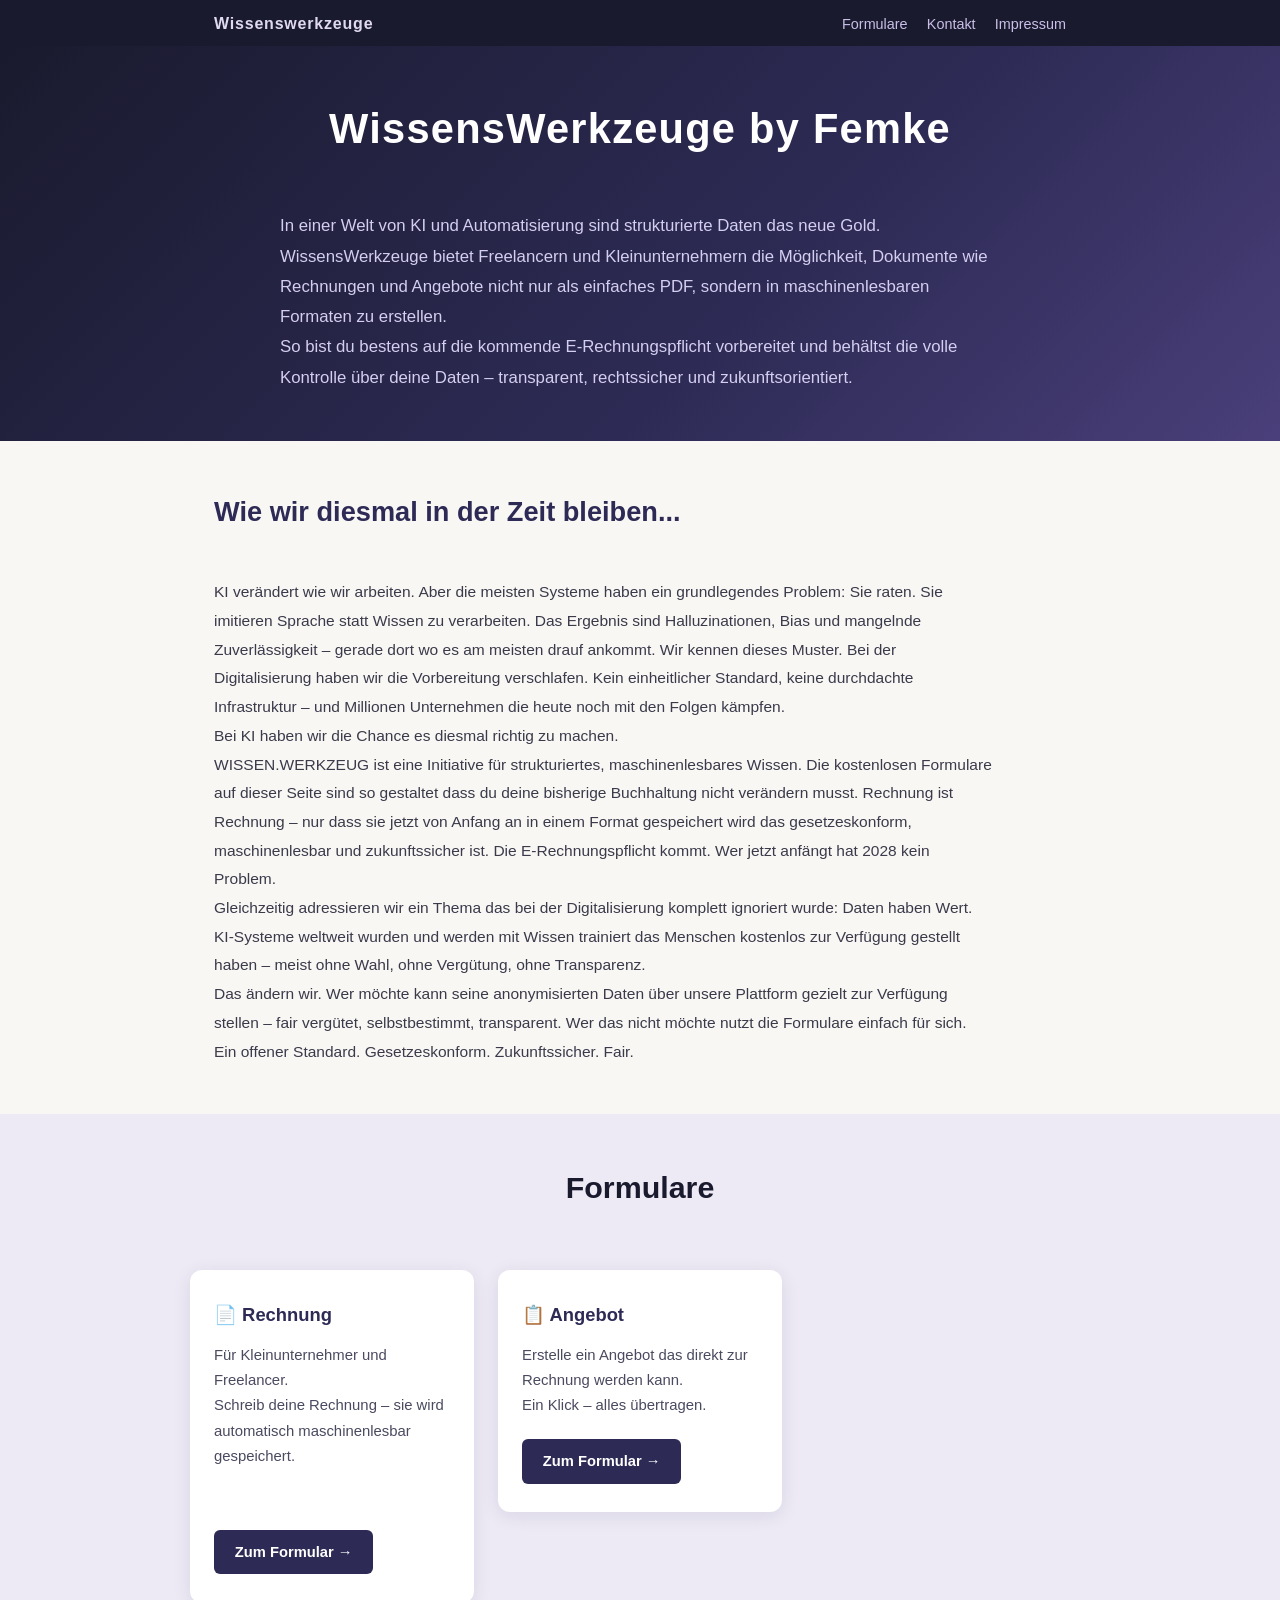
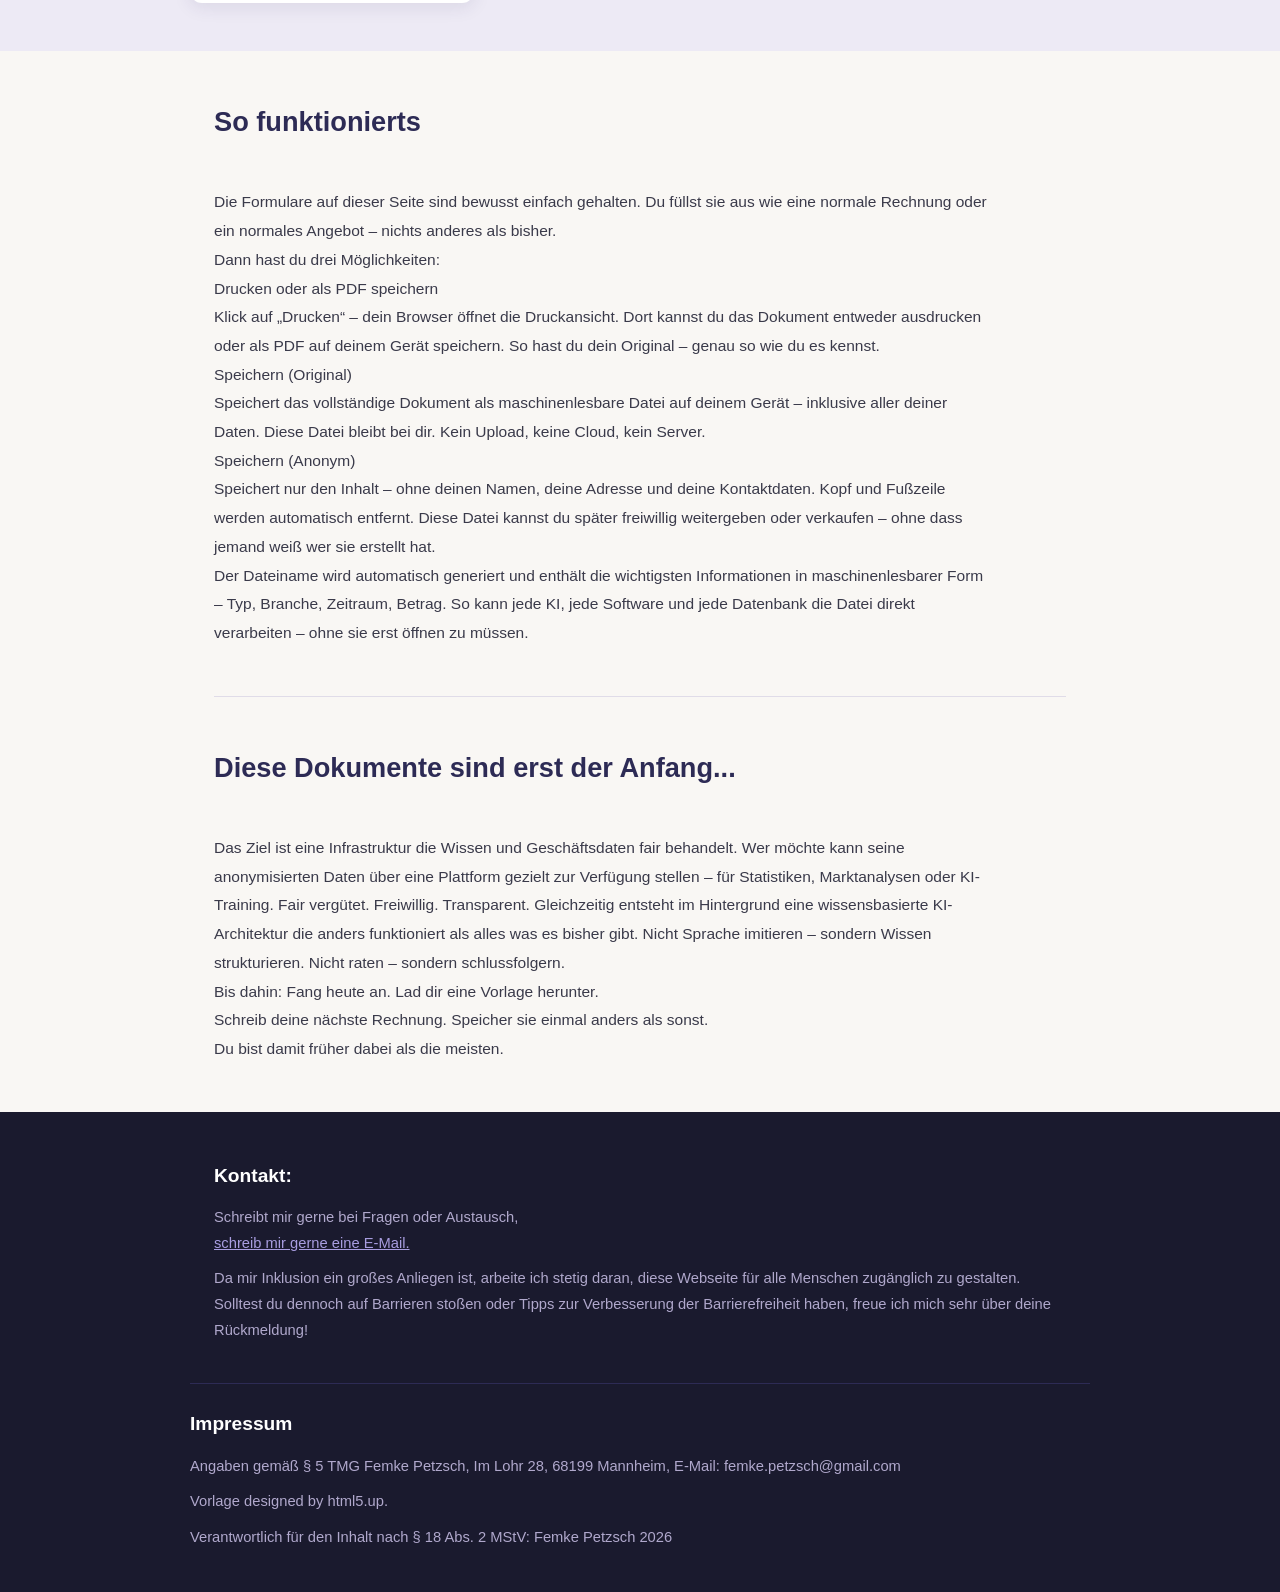
==== commit 1836c259: "Add files via upload" ====
--- a/index.html
+++ b/index.html
@@ -22,7 +22,7 @@
 				<h2>Wissenswerkzeuge</h2><br />
 				<nav aria-label="Hauptnavigation">
 					<ul>
-						<li><a href="#doc">Dokumente</a></li>
+						<li><a href="#doc">Formulare</a></li>
 						<li><a href="#kontakt">Kontakt</a></li>
 						<li><a href="#impressum">Impressum</a></li>
 					</ul>
@@ -91,7 +91,7 @@
 	</div>
 	<div class="doc">
 		<section id="doc">
-			<h2>Dokumente</h2>
+			<h2>Formulare</h2>
 			<div class="karte">
 				<h3>📄 Rechnung</h3>
 				<p>Für Kleinunternehmer und Freelancer.<br />
@@ -112,9 +112,9 @@
 	<div class="container">
 		<div class="beschreibung">
 			<header>
-				<h2>So funktionieren die Dokumente</h2><br />
-
-				<p>Die Documente auf dieser Seite sind bewusst einfach gehalten. Du füllst sie aus wie eine normale
+				<h2>So funktionierts</h2><br />
+
+				<p>Die Formulare auf dieser Seite sind bewusst einfach gehalten. Du füllst sie aus wie eine normale
 					Rechnung
 					oder ein normales Angebot – nichts anderes als bisher.<br />
 
--- a/main.css
+++ b/main.css
@@ -77,8 +77,8 @@
 #header {
 	background: linear-gradient(135deg, #1a1a2e 0%, #2d2b55 60%, #4a3f7a 100%);
 	color: #f0ecff;
-	padding: 4rem 1.5rem 3.5rem;
-	text-align: center;
+	padding: 3rem 0;
+	text-align: left;
 }
 
 #header .logo h1 {
@@ -87,6 +87,7 @@
 	letter-spacing: 0.03em;
 	margin-bottom: 1.2rem;
 	color: #fff;
+	text-align: center;
 }
 
 #header .logo p {
@@ -117,7 +118,7 @@
 }
 
 .beschreibung header p {
-	text-align: center;
+	text-align: left;
 	color: #3a3a4a;
 	font-size: 0.97rem;
 	line-height: 1.85;
--- a/main.css
+++ b/main.css
@@ -77,8 +77,8 @@
 #header {
 	background: linear-gradient(135deg, #1a1a2e 0%, #2d2b55 60%, #4a3f7a 100%);
 	color: #f0ecff;
-	padding: 4rem 1.5rem 3.5rem;
-	text-align: center;
+	padding: 3rem 0;
+	text-align: left;
 }
 
 #header .logo h1 {
@@ -87,6 +87,7 @@
 	letter-spacing: 0.03em;
 	margin-bottom: 1.2rem;
 	color: #fff;
+	text-align: center;
 }
 
 #header .logo p {
@@ -117,7 +118,7 @@
 }
 
 .beschreibung header p {
-	text-align: center;
+	text-align: left;
 	color: #3a3a4a;
 	font-size: 0.97rem;
 	line-height: 1.85;
